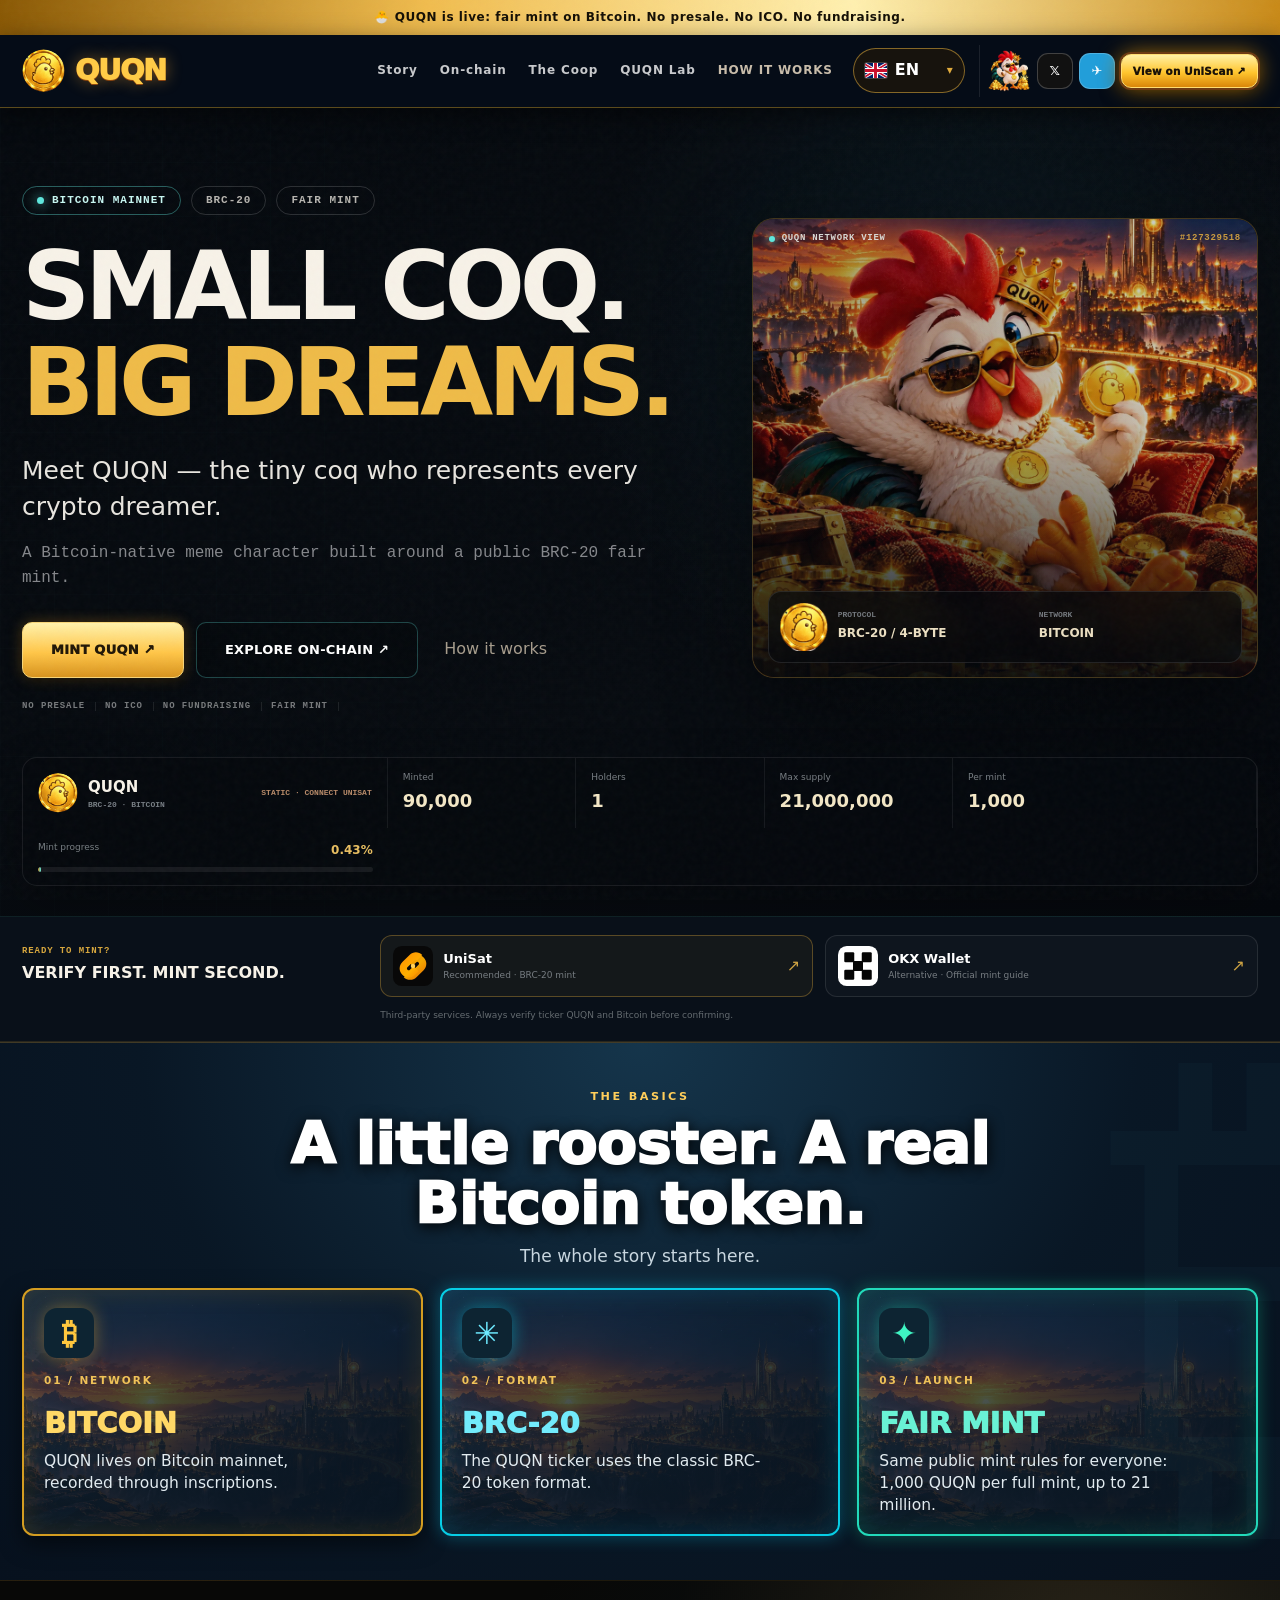
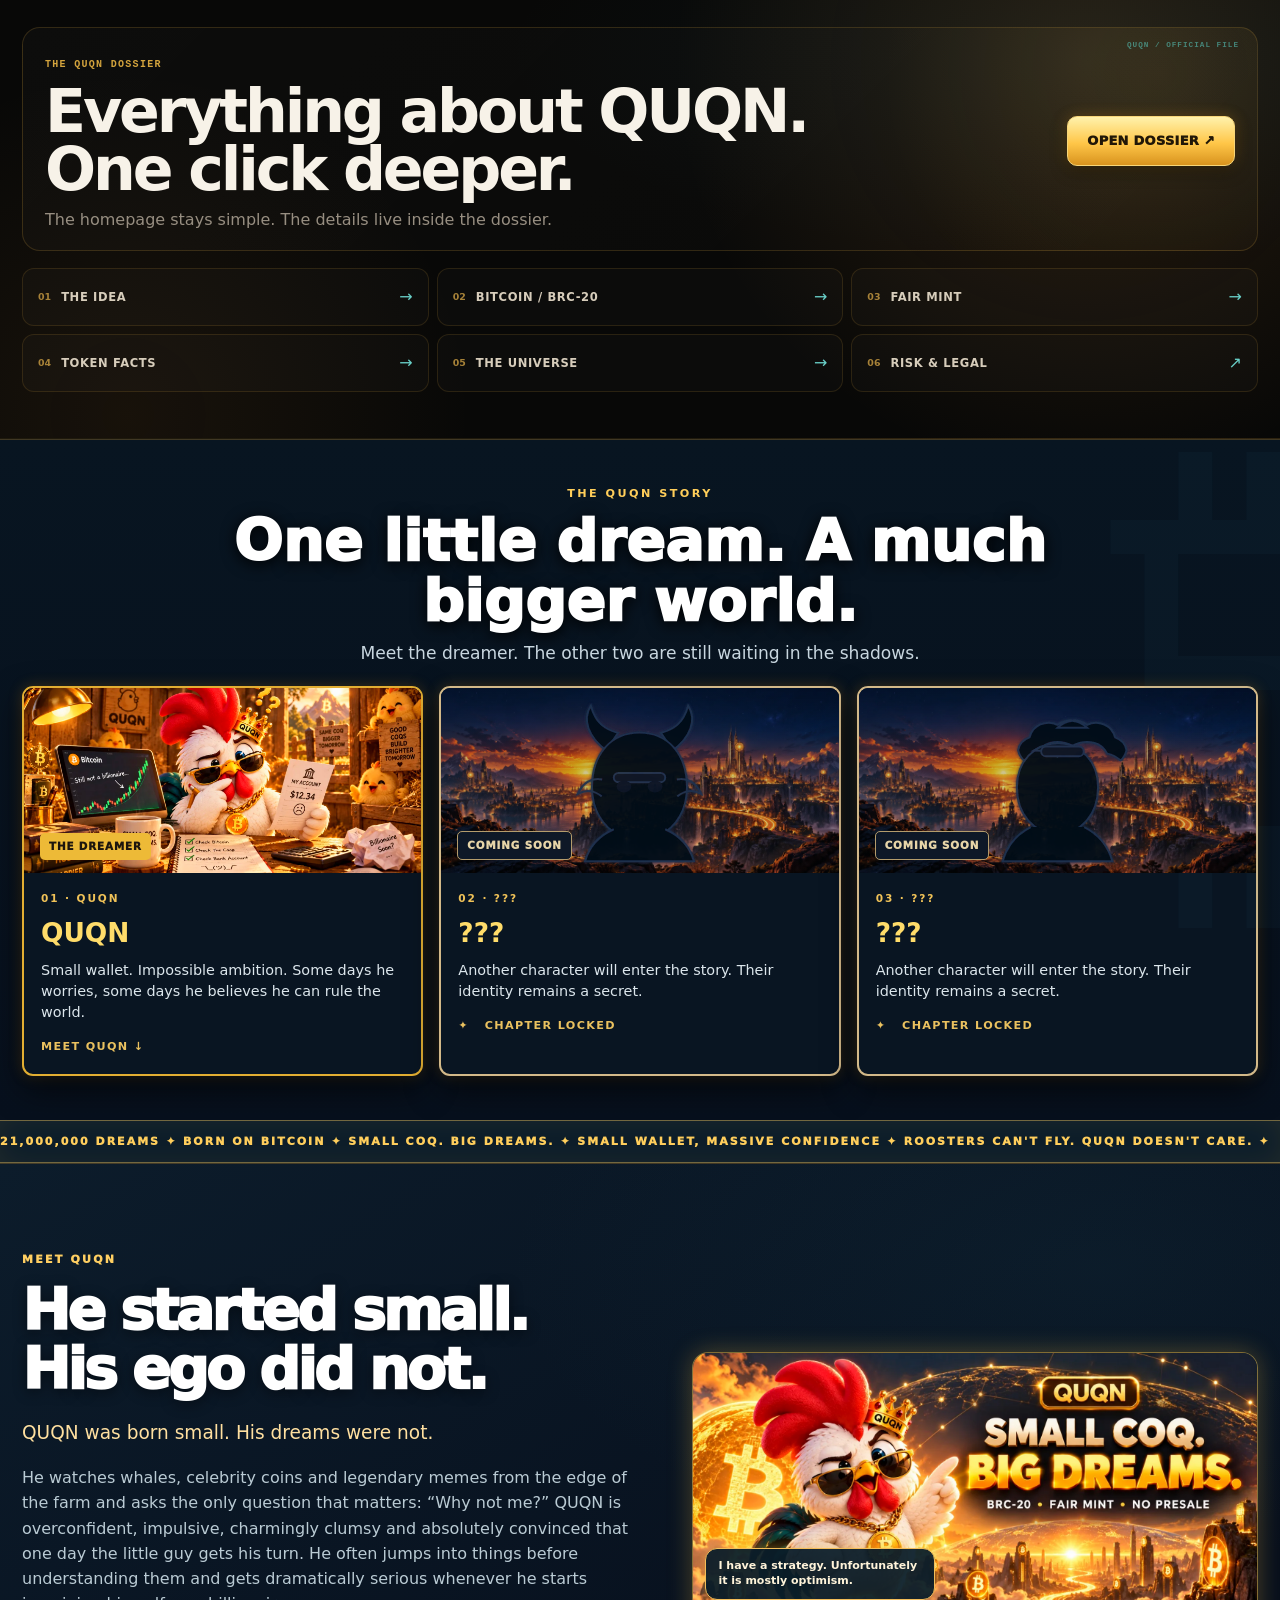
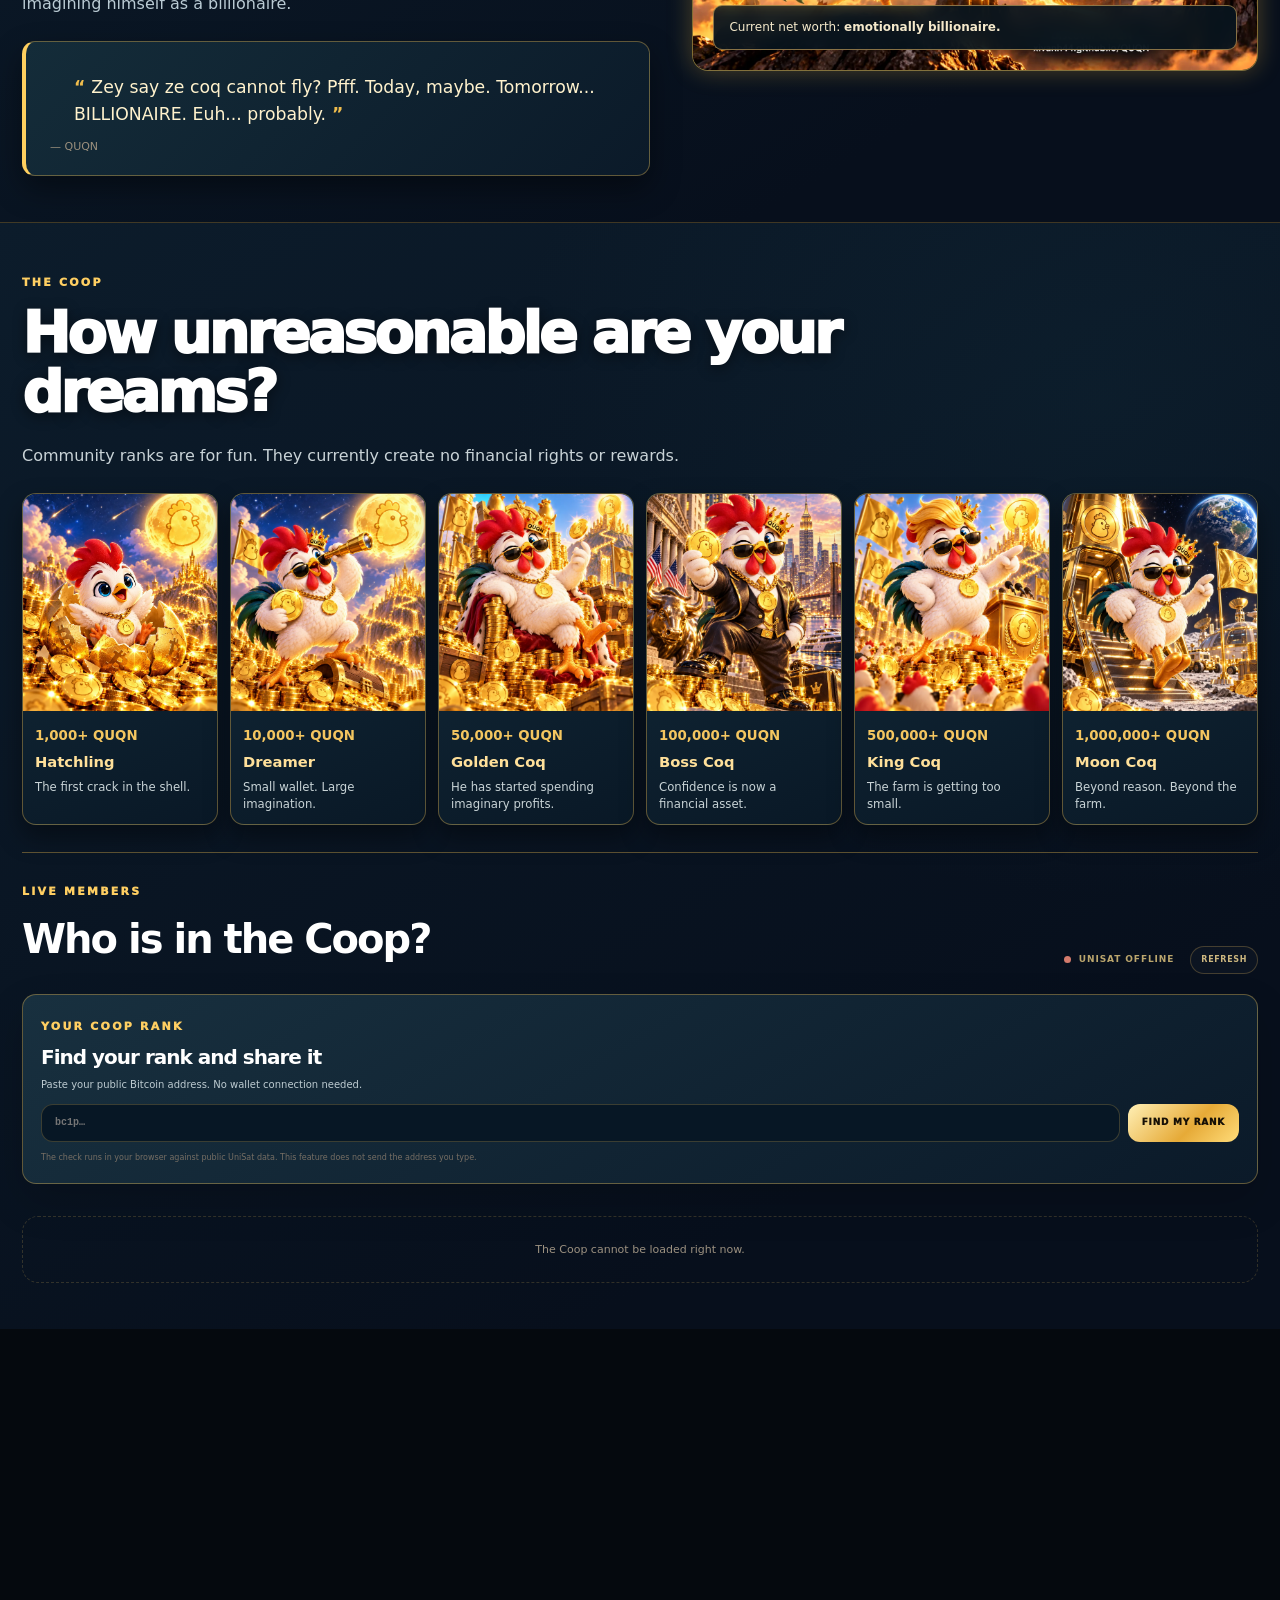
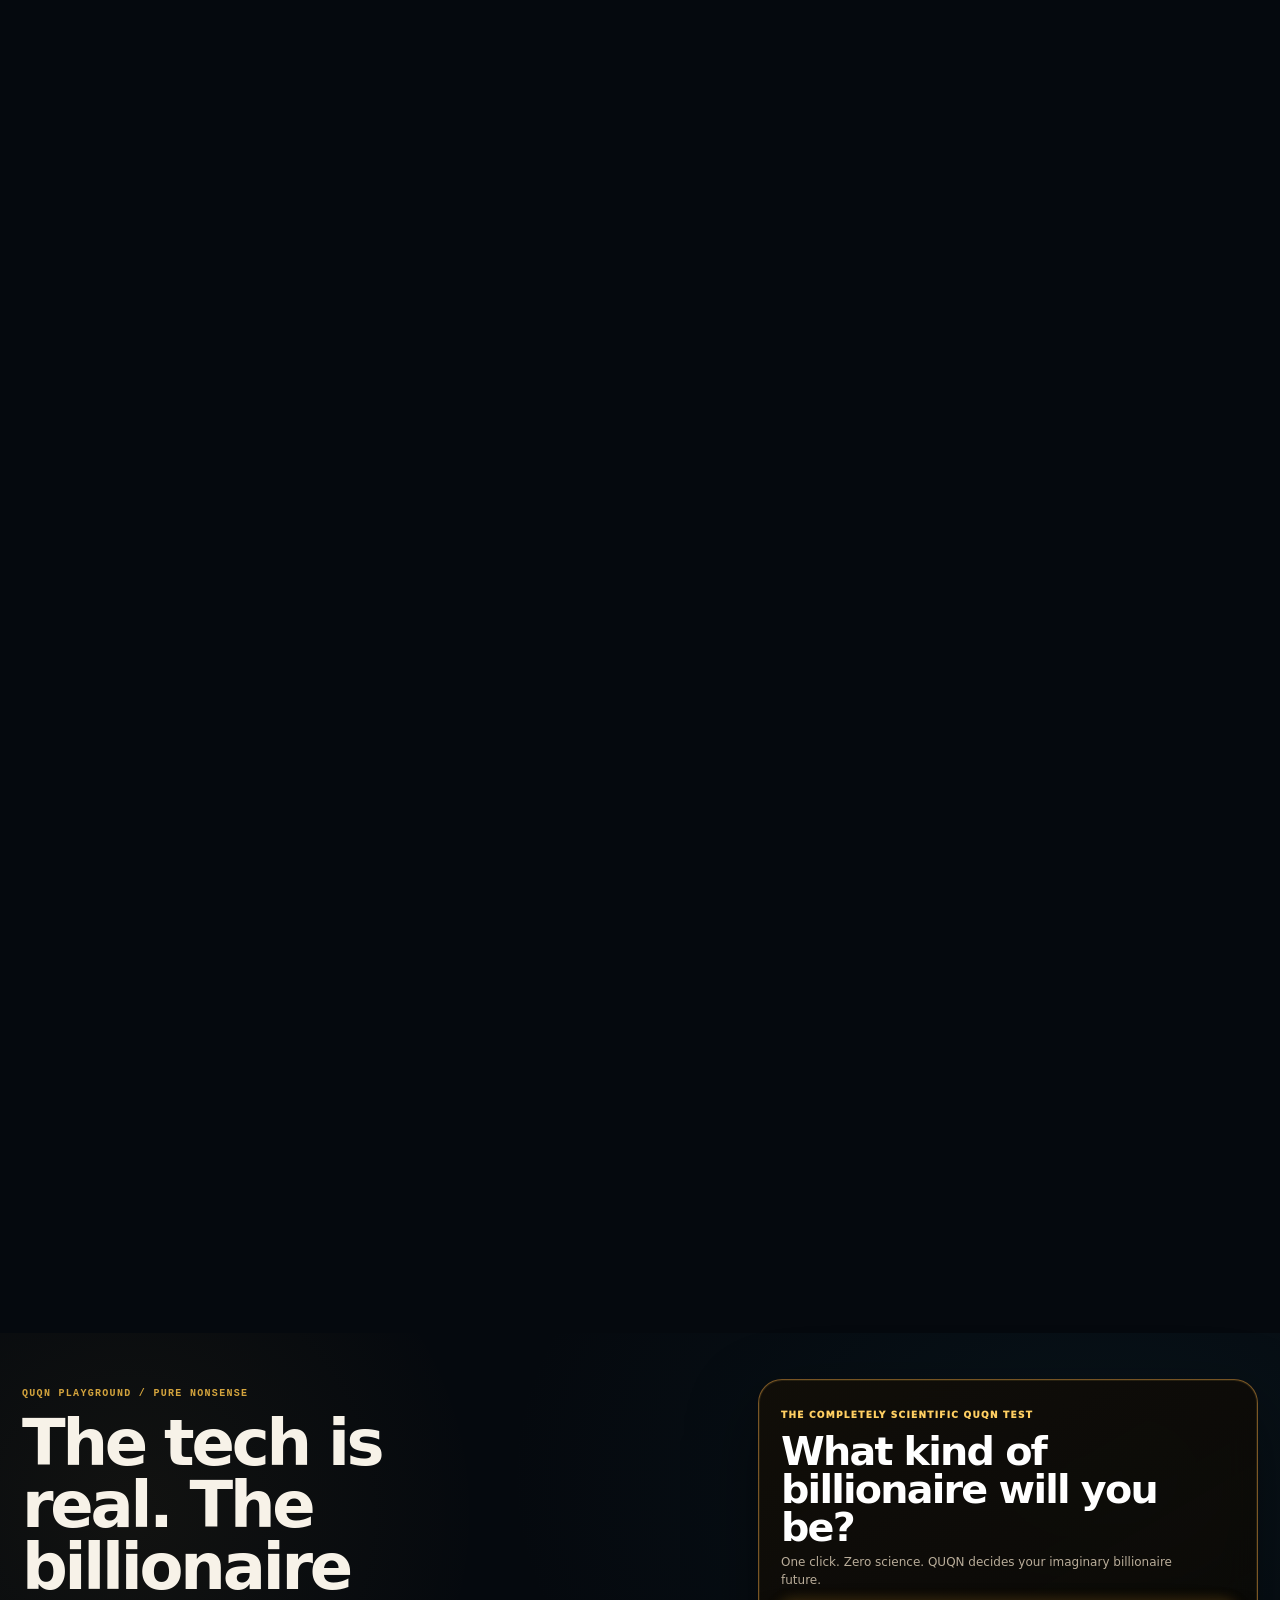
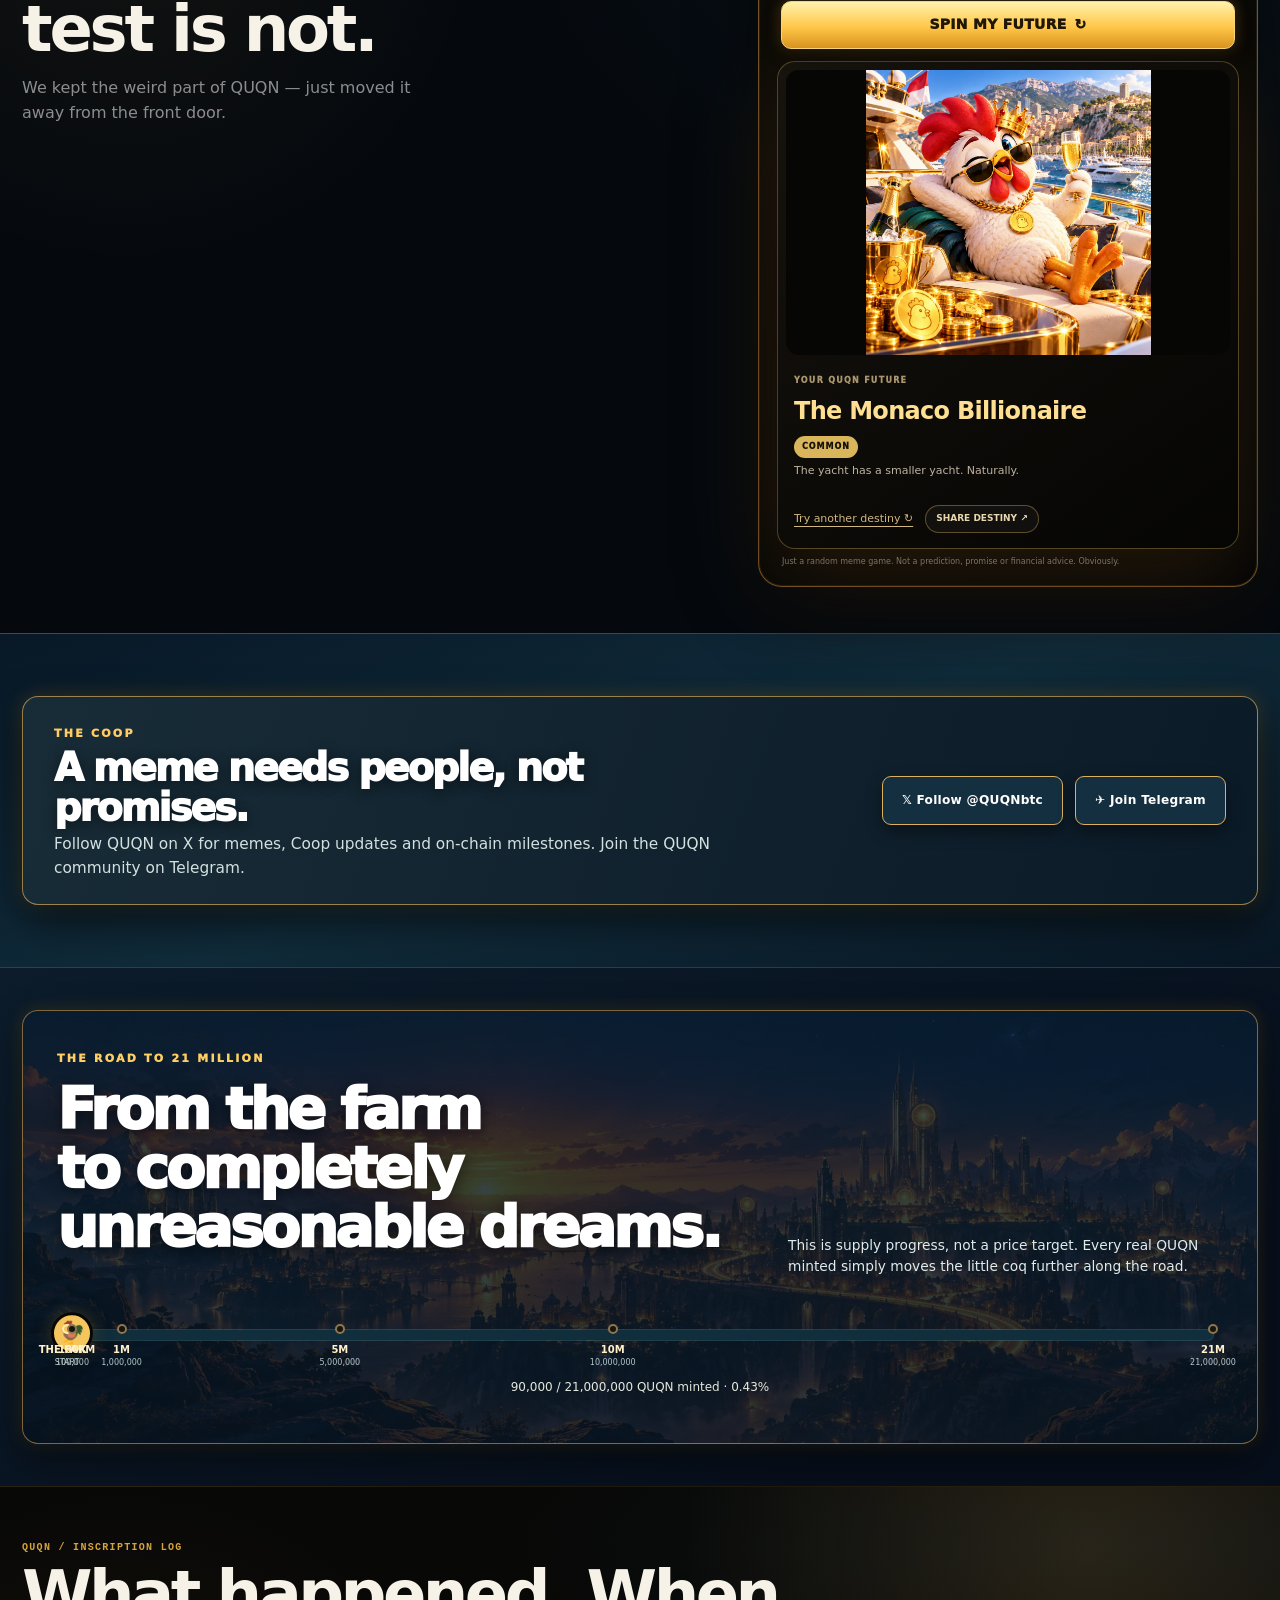
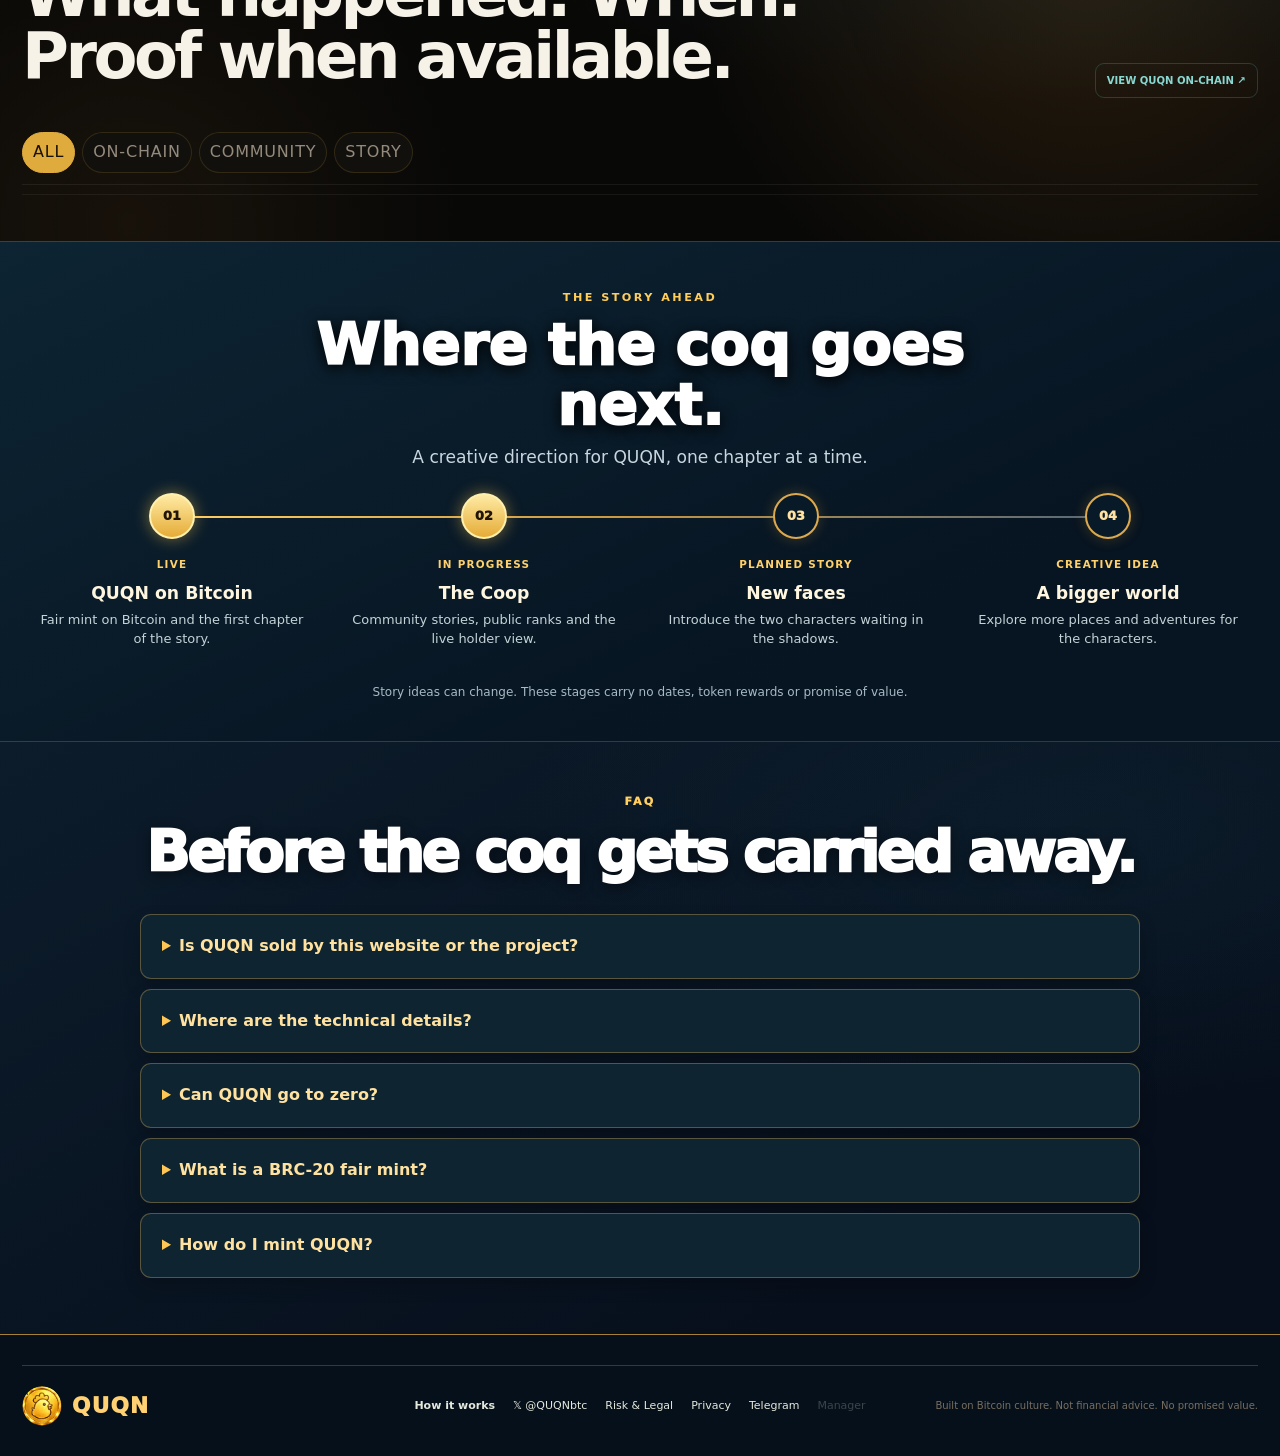
==== index.html @ cb194c6e "FIXING" ====
<!doctype html>
<html lang="en">
<head>
  <meta name="google-site-verification" content="8v3qXcOpX2NvV6rlmcw8ACCsoa6rYDXrkncukjb3hn8">
  <meta charset="utf-8">
  <meta name="viewport" content="width=device-width,initial-scale=1">
  <meta name="theme-color" content="#080705">

  <title>QUQN — Bitcoin BRC-20 Fair Mint Meme Coin</title>
  <meta name="description" content="QUQN is a community-driven BRC-20 meme coin on Bitcoin mainnet: 21 million max supply, 1,000 QUQN per mint, no presale and no ICO. Small Coq. Big Dreams.">
  <meta name="robots" content="index, follow, max-image-preview:large">
  <link rel="canonical" href="https://quqn.eu/">

  <meta property="og:type" content="website">
  <meta property="og:title" content="QUQN — Bitcoin BRC-20 Fair Mint Meme Coin">
  <meta property="og:description" content="QUQN is a community-driven BRC-20 meme coin on Bitcoin mainnet. 21M max supply, 1,000 QUQN per mint, no presale, no ICO. Small Coq. Big Dreams.">
  <meta property="og:url" content="https://quqn.eu/">
  <meta property="og:image" content="https://quqn.eu/assets/hero.webp">
  <meta property="og:image:alt" content="QUQN — Small Coq. Big Dreams.">

  <meta name="twitter:card" content="summary_large_image">
  <meta name="twitter:site" content="@QUQNbtc">
  <meta name="twitter:creator" content="@QUQNbtc">
  <meta name="twitter:title" content="QUQN — Bitcoin BRC-20 Fair Mint Meme Coin">
  <meta name="twitter:description" content="A community-driven BRC-20 meme coin on Bitcoin mainnet. 21M max supply. Fair mint. No presale. No ICO.">
  <meta name="twitter:image" content="https://quqn.eu/assets/hero.webp">


  <script type="application/ld+json">
{
    "@context": "https://schema.org",
    "@type": "WebSite",
    "name": "QUQN",
    "alternateName": "Small Coq. Big Dreams.",
    "url": "https://quqn.eu/",
    "description": "QUQN is a community-driven BRC-20 meme coin on Bitcoin mainnet launched as a fair mint with no presale and no ICO.",
    "inLanguage": "en"
  }
  </script>

  <link rel="preload" href="assets/media/QUQN_miner_poster.webp" as="image" type="image/webp">
<link rel="icon" href="assets/quqn-token.png" type="image/png">
  <link rel="stylesheet" href="assets/css/style.css">
  <link rel="stylesheet" href="assets/css/v6.css">
  <link rel="stylesheet" href="assets/css/reference.css">
  <link rel="stylesheet" href="assets/css/uniform.css">
  <link rel="stylesheet" href="assets/css/layout-tuning.css?v=20260924-header-layout">
  <link rel="stylesheet" href="assets/css/tech-v2.css?v=20260927-v8-final">

  <style>
    .wallet-choice-links,.mint-route-links{display:flex;flex-wrap:wrap;gap:10px;margin-top:12px}
    .wallet-choice-links a,.mint-route-links a{display:inline-flex;align-items:center;gap:6px}
    .mint-route-grid{display:grid;grid-template-columns:repeat(2,minmax(0,1fr));gap:14px;margin:16px 0}
    .mint-route{border:1px solid rgba(255,255,255,.14);border-radius:18px;padding:16px;background:rgba(255,255,255,.035)}
    .mint-route.recommended{border-color:rgba(224,171,61,.55);background:rgba(224,171,61,.055)}
    .mint-route-head{display:flex;align-items:center;justify-content:space-between;gap:10px;margin-bottom:8px}
    .mint-route-head h4{margin:0;font-size:1.05rem}
    .route-badge{font-size:.68rem;font-weight:800;letter-spacing:.08em;border:1px solid rgba(224,171,61,.6);border-radius:999px;padding:4px 8px;color:#d9a928}
    .mint-route ol{margin:10px 0 0;padding-left:20px}
    .mint-route li{margin:7px 0;line-height:1.45}
    .mint-route code{font:inherit;font-weight:800}

    html[dir="rtl"] body{text-align:right}html[dir="rtl"] .nav,html[dir="rtl"] .hero-actions,html[dir="rtl"] .quick-mint-title,html[dir="rtl"] .guide-actions{direction:rtl}

    .lang-picker{position:relative;display:inline-block;z-index:120}
    .lang-btn{display:flex!important;align-items:center;gap:8px;min-width:112px;
      background:#17130d!important;color:#fff!important;border:1px solid rgba(224,171,61,.55)!important;
      padding:9px 11px!important;font-weight:800;cursor:pointer}
    .lang-btn img,.lang-menu img{width:22px;height:15px;object-fit:cover;border-radius:2px;
      box-shadow:0 0 0 1px rgba(255,255,255,.18);flex:0 0 auto}
    .lang-caret{margin-left:auto;color:#e0ab3d;font-size:12px}
    .lang-menu{display:none;position:absolute;right:0;top:calc(100% + 7px);min-width:154px;
      padding:6px;background:#17130d;border:1px solid rgba(224,171,61,.55);border-radius:12px;
      box-shadow:0 14px 35px rgba(0,0,0,.38);z-index:9999}
    .lang-menu.open{display:block}
    .lang-menu button{width:100%;display:flex;align-items:center;gap:10px;padding:9px 10px;
      border:0;border-radius:8px;background:transparent;color:#fff;font:inherit;font-weight:750;
      text-align:left;cursor:pointer}
    .lang-menu button:hover,.lang-menu button.active{background:rgba(224,171,61,.15)}
    html[dir="rtl"] .lang-menu{right:auto;left:0}
    html[dir="rtl"] .lang-menu button{text-align:right}
    .quick-mint{margin-top:16px;padding:13px;border:1px solid rgba(255,255,255,.16);border-radius:20px;background:rgba(8,7,5,.72);backdrop-filter:blur(10px);-webkit-backdrop-filter:blur(10px);max-width:660px}
    .quick-mint-title{display:flex;align-items:baseline;gap:9px;margin:0 2px 10px}
    .quick-mint-title span{font-size:.66rem;font-weight:900;letter-spacing:.12em;color:#d6a72c}
    .quick-mint-title strong{font-size:.92rem;color:#fff}
    .quick-mint-links{display:grid;grid-template-columns:repeat(2,minmax(0,1fr));gap:9px}
    .quick-mint-card{display:grid;grid-template-columns:38px 1fr auto;align-items:center;gap:10px;min-width:0;padding:10px 11px;border:1px solid rgba(255,255,255,.14);border-radius:14px;background:rgba(255,255,255,.055);color:#fff;text-decoration:none;transition:transform .18s ease,border-color .18s ease,background .18s ease}
    .quick-mint-card:hover{transform:translateY(-1px);border-color:rgba(255,255,255,.30);background:rgba(255,255,255,.09)}
    .quick-mint-card.recommended{border-color:rgba(224,171,61,.62);background:rgba(224,171,61,.10)}
    .quick-mint-card img{width:38px;height:38px;border-radius:10px;display:block}
    .quick-mint-card span{display:flex;flex-direction:column;min-width:0}
    .quick-mint-card span strong{font-size:.88rem;line-height:1.15;color:#fff}
    .quick-mint-card span small{font-size:.68rem;line-height:1.25;color:rgba(255,255,255,.66);margin-top:3px}
    .quick-mint-card em{font-style:normal;font-size:.62rem;font-weight:900;letter-spacing:.05em;color:#d6a72c}
    .quick-mint-note{display:block;margin:9px 3px 0;font-size:.62rem;line-height:1.35;color:rgba(255,255,255,.55)}

    @media (max-width:760px){.mint-route-grid{grid-template-columns:1fr}.quick-mint-links{grid-template-columns:1fr}.quick-mint{padding:11px}.quick-mint-title{flex-direction:column;gap:2px}}
  
    .top-social-links{display:flex;align-items:center;gap:6px}
    .top-social{width:36px;height:36px;display:inline-flex;align-items:center;justify-content:center;
      border-radius:11px;text-decoration:none;font-size:1rem;font-weight:900;transition:transform .18s ease,border-color .18s ease}
    .top-social:hover{transform:translateY(-1px)}
    .top-social.x-link{background:#111;color:#fff;border:1px solid rgba(255,255,255,.20)}
    .top-social.telegram-link{background:#229ED9;color:#fff;border:1px solid rgba(255,255,255,.20)}
    .hero-social-links{display:flex;flex-wrap:wrap;gap:9px;margin-top:11px}
    .hero-social{display:inline-flex;align-items:center;gap:8px;padding:9px 13px;border-radius:12px;
      text-decoration:none;font-size:.78rem;line-height:1;font-weight:800;transition:transform .18s ease,filter .18s ease}
    .hero-social:hover{transform:translateY(-1px);filter:brightness(1.08)}
    .hero-social.x{background:#111;color:#fff;border:1px solid rgba(255,255,255,.22)}
    .hero-social.telegram{background:#229ED9;color:#fff;border:1px solid rgba(255,255,255,.18)}
    .hero-social span{font-size:1rem}
    .telegram-community{border-color:rgba(34,158,217,.65)!important}
    @media (max-width:900px){
      .top-social-links{display:none}
    }

  
/* === QUQN REFINED FEATURE CONCEPT — additive, current site preserved === */
.qf-emoji{width:22px;display:inline-grid;place-items:center;font-size:17px;line-height:1}
.qf-active-emoji{width:22px;display:inline-grid;place-items:center;font-size:17px;line-height:1}

/* Dossier */
.qfr-dossier{border-top:1px solid rgba(224,171,61,.10);border-bottom:1px solid rgba(224,171,61,.10);overflow:hidden}
.qfr-dossier-frame{display:grid;grid-template-columns:minmax(250px,.64fr) minmax(0,1.36fr);gap:0;border:1px solid rgba(224,171,61,.24);border-radius:24px;overflow:hidden;background:#0b0907;box-shadow:0 28px 70px rgba(0,0,0,.23)}
.qfr-dossier-cover{position:relative;min-height:390px;padding:22px;display:flex;flex-direction:column;justify-content:space-between;overflow:hidden;background:
radial-gradient(circle at 50% 36%,rgba(224,171,61,.19),transparent 34%),
linear-gradient(155deg,#1c1408,#0a0907 72%)}
.qfr-dossier-cover:before{content:"";position:absolute;inset:14px;border:1px solid rgba(224,171,61,.16);border-radius:14px;pointer-events:none}
.qfr-dossier-cover:after{content:"";position:absolute;right:-65px;bottom:-75px;width:230px;height:230px;border:1px solid rgba(95,231,221,.12);border-radius:50%;box-shadow:0 0 0 28px rgba(95,231,221,.025),0 0 0 58px rgba(224,171,61,.02)}
.qfr-cover-top{position:relative;z-index:2;display:flex;justify-content:space-between;gap:12px;font-size:.58rem;font-weight:900;letter-spacing:.12em;color:#98825b}
.qfr-cover-top i{font-style:normal;color:#5fe7dd}
.qfr-dossier-cover>img{position:relative;z-index:2;width:112px;height:112px;margin:auto;filter:drop-shadow(0 14px 28px rgba(0,0,0,.4))}
.qfr-cover-copy{position:relative;z-index:2}.qfr-cover-copy small{color:#c29a46;font-size:.62rem;font-weight:900;letter-spacing:.15em}.qfr-cover-copy strong{display:block;margin:8px 0 9px;font-size:2rem;line-height:.92;letter-spacing:-.055em;color:#fff4d3}.qfr-cover-copy strong em{font-style:normal;color:#e4b34a}.qfr-cover-copy p{margin:0;color:#817664;font-size:.63rem;font-weight:800;letter-spacing:.1em}
.qfr-dossier-content{padding:36px 38px;display:flex;flex-direction:column;justify-content:center;background:
linear-gradient(90deg,rgba(255,255,255,.02),transparent 30%),
radial-gradient(circle at 90% 15%,rgba(95,231,221,.055),transparent 25%)}
.qfr-dossier-content h2{margin:7px 0 13px;font-size:clamp(2.2rem,4.7vw,4.25rem);line-height:.96;letter-spacing:-.055em;max-width:740px}
.qfr-dossier-content>p{max-width:720px;margin:0;color:#a89e90;line-height:1.65}
.qfr-dossier-chapters{display:grid;grid-template-columns:repeat(3,1fr);gap:8px;margin:24px 0 20px}
.qfr-dossier-chapters div{display:flex;align-items:center;gap:9px;padding:11px 12px;border:1px solid rgba(224,171,61,.15);border-radius:11px;background:rgba(255,255,255,.02)}
.qfr-dossier-chapters b{color:#e5b447;font-size:.70rem}.qfr-dossier-chapters span{font-size:.64rem;font-weight:900;letter-spacing:.08em;color:#d9cfbd}
.qfr-dossier-actions{display:flex;align-items:center;gap:14px;flex-wrap:wrap}.qfr-dossier-actions>span{color:#7f7568;font-size:.64rem}

/* Inscription Log */
.qfr-log{border-top:1px solid rgba(224,171,61,.11)}
.qfr-log-head{display:grid;grid-template-columns:minmax(0,1fr) auto;gap:28px;align-items:end;margin-bottom:26px}
.qfr-log-head>div:first-child{max-width:800px}.qfr-log-head h2{margin:7px 0 11px;font-size:clamp(2.25rem,5vw,4.4rem);line-height:.96;letter-spacing:-.055em}.qfr-log-head p{margin:0;color:#9e9485;max-width:720px}
.qfr-ledger-stamp{min-width:195px;padding:15px 16px;border:1px solid rgba(95,231,221,.22);border-radius:13px;background:rgba(95,231,221,.035);text-align:right}
.qfr-ledger-stamp span,.qfr-ledger-stamp small{display:block;font-size:.55rem;font-weight:900;letter-spacing:.12em;color:#62cfc8}.qfr-ledger-stamp strong{display:block;margin:3px 0;color:#f0ddb0;font:900 1rem/1 ui-monospace,SFMono-Regular,Menlo,monospace}.qfr-ledger-stamp small{color:#6f756f}
.qfr-log-toolbar{display:flex;align-items:center;justify-content:space-between;gap:16px;margin-bottom:9px;padding:8px 0 11px;border-bottom:1px solid rgba(255,255,255,.065)}
.qfr-log-toolbar>span{font-size:.58rem;font-weight:900;letter-spacing:.12em;color:#746c61}
.qfr-log-filters{display:flex;gap:7px;flex-wrap:wrap}.qfr-log-filters button{appearance:none;border:1px solid rgba(224,171,61,.16);border-radius:999px;background:#11100d;color:#948a7c;padding:7px 10px;font:900 .60rem/1 inherit;letter-spacing:.05em;cursor:pointer}.qfr-log-filters button.active{background:#e0ab3d;border-color:#e0ab3d;color:#171006}
.qfr-timeline{display:grid}.qfr-log-row{display:grid;grid-template-columns:94px 52px minmax(0,1fr) 130px;gap:16px;align-items:start;padding:20px 0;border-bottom:1px solid rgba(255,255,255,.06)}
.qfr-log-row[hidden]{display:none}.qfr-log-date{color:#847a6d;font:800 .65rem/1.25 ui-monospace,SFMono-Regular,Menlo,monospace}.qfr-log-no{color:rgba(224,171,61,.42);font-size:1.25rem;font-weight:1000;letter-spacing:-.05em}.qfr-log-copy small{display:block;color:#c99b42;font-size:.58rem;font-weight:900;letter-spacing:.11em}.qfr-log-copy h3{margin:4px 0 5px;color:#f3e4bd;font-size:1.05rem}.qfr-log-copy p{margin:0;color:#948b7e;font-size:.76rem;line-height:1.55;max-width:650px}.qfr-log-proof{justify-self:end;display:flex;align-items:center;gap:6px;padding:6px 8px;border:1px solid rgba(255,255,255,.07);border-radius:999px;color:#857a68;font-size:.56rem;font-weight:850;white-space:nowrap}.qfr-log-proof i{width:6px;height:6px;border-radius:50%;background:#d1a13e}.qfr-log-proof.chain{color:#8ecfc8;border-color:rgba(95,231,221,.18)}.qfr-log-proof.chain i{background:#5fe7dd}

/* Dossier modal */
.qfr-dossier-modal{width:min(1020px,calc(100% - 22px));max-height:91vh;padding:0;border:1px solid rgba(224,171,61,.30);border-radius:22px;background:#0a0907;color:#fff;box-shadow:0 50px 125px rgba(0,0,0,.76)}
.qfr-dossier-modal::backdrop{background:rgba(0,0,0,.84);backdrop-filter:blur(7px)}
.qfr-modal-shell{padding:24px}.qfr-modal-top{display:flex;align-items:center;justify-content:space-between;padding-bottom:16px;border-bottom:1px solid rgba(224,171,61,.12)}
.qfr-modal-hero{display:grid;grid-template-columns:minmax(0,1fr) 120px;gap:24px;align-items:center;padding:30px 0 22px}.qfr-modal-hero h2{margin:7px 0 11px;font-size:clamp(2.3rem,5vw,4rem);line-height:.95;letter-spacing:-.055em}.qfr-modal-hero p{margin:0;color:#9e9485}.qfr-modal-hero>img{width:110px;height:110px;filter:drop-shadow(0 15px 25px rgba(0,0,0,.38))}
.qfr-dossier-grid{display:grid;grid-template-columns:repeat(3,1fr);gap:9px}.qfr-dossier-grid article{padding:17px;border:1px solid rgba(224,171,61,.15);border-radius:13px;background:rgba(255,255,255,.025)}.qfr-dossier-grid small{color:#b98d39;font-size:.58rem;font-weight:900}.qfr-dossier-grid h3{margin:7px 0 5px;font-size:.98rem}.qfr-dossier-grid p{margin:0;color:#978e81;font-size:.72rem;line-height:1.5}
.qfr-fingerprint{display:grid;grid-template-columns:repeat(6,1fr);gap:6px;margin-top:15px}.qfr-fingerprint div{padding:9px;border:1px solid rgba(95,231,221,.12);border-radius:9px;background:rgba(95,231,221,.025)}.qfr-fingerprint small{display:block;color:#71776f;font-size:.50rem}.qfr-fingerprint strong{display:block;margin-top:2px;color:#d7c99e;font-size:.66rem}.qfr-risk{margin-top:12px;padding:10px 11px;border-left:2px solid #d0a13f;background:rgba(224,171,61,.045);color:#7b7266;font-size:.63rem}

/* The Coop community layer — designed to sit below the EXISTING live Coop */
.qfr-coop-layer{margin-top:34px;padding-top:30px;border-top:1px solid rgba(224,171,61,.16)}
.qfr-coop-head{display:grid;grid-template-columns:minmax(0,1fr) auto;align-items:end;gap:20px;margin-bottom:17px}.qfr-coop-head>div{max-width:730px}.qfr-coop-head h3{margin:5px 0 5px;font-size:clamp(1.9rem,4vw,3.25rem);line-height:.98;letter-spacing:-.045em}.qfr-coop-head p{margin:0;color:#918779;font-size:.77rem;line-height:1.55}.qfr-coop-head>span{padding:6px 9px;border:1px solid rgba(95,231,221,.18);border-radius:999px;color:#75c9c3;font-size:.57rem;font-weight:900;letter-spacing:.1em}
.qfr-coop-flow{display:grid;grid-template-columns:repeat(3,1fr);gap:9px;margin:0 0 14px}.qfr-coop-flow div{display:flex;gap:10px;align-items:center;padding:10px 11px;border:1px solid rgba(255,255,255,.06);border-radius:11px;background:rgba(255,255,255,.018)}.qfr-coop-flow b{display:grid;place-items:center;flex:none;width:27px;height:27px;border:1px solid rgba(224,171,61,.2);border-radius:50%;color:#d5a641;font-size:.64rem}.qfr-coop-flow span{font-size:.65rem;color:#988f82;font-weight:750}
.qfr-coop-tabs{display:flex;gap:7px;flex-wrap:wrap;margin-bottom:12px}.qfr-coop-tab{appearance:none;border:1px solid rgba(224,171,61,.15);border-radius:9px;background:#11100d;color:#978d7f;padding:8px 11px;font:900 .64rem/1 inherit;cursor:pointer}.qfr-coop-tab.active{background:#edd69c;border-color:#edd69c;color:#171006}
.qfr-coop-panel{display:none}.qfr-coop-panel.active{display:block}
.qfr-panel-card{padding:15px;border:1px solid rgba(255,255,255,.07);border-radius:13px;background:rgba(255,255,255,.022)}
.qfr-pulse-grid{display:grid;grid-template-columns:repeat(3,1fr);gap:9px}.qfr-pulse-grid article{padding:14px;border:1px solid rgba(255,255,255,.065);border-radius:12px;background:#0d0c09}.qfr-pulse-grid small{color:#b79143;font-size:.56rem;font-weight:900;letter-spacing:.09em}.qfr-pulse-grid strong{display:block;margin:4px 0 3px;color:#efdfb7}.qfr-pulse-grid p{margin:0;color:#7d756a;font-size:.68rem;line-height:1.5}
.qfr-vote h4,.qfr-contribute h4{margin:0 0 11px;font-size:1.05rem}.qfr-vote-option{width:100%;display:flex;justify-content:space-between;align-items:center;gap:12px;padding:10px 11px;margin:7px 0;border:1px solid rgba(224,171,61,.13);border-radius:10px;background:#0e0d0a;color:#c3b8a5;font:inherit;text-align:left;cursor:pointer}.qfr-vote-option.selected{border-color:rgba(95,231,221,.38);background:rgba(95,231,221,.045);color:#e8f5ee}.qfr-vote-option em{font-style:normal;color:#69d0c8;font-size:.70rem}.qfr-vote-note{margin:8px 0 0;color:#726a60;font-size:.62rem}
.qfr-archive-grid{display:grid;grid-template-columns:repeat(3,1fr);gap:9px}.qfr-archive-card{min-height:180px;position:relative;overflow:hidden;border:1px solid rgba(224,171,61,.14);border-radius:12px;background-position:center;background-size:cover;display:flex;align-items:end}.qfr-archive-card:after{content:"";position:absolute;inset:0;background:linear-gradient(0deg,rgba(0,0,0,.91),rgba(0,0,0,.02) 72%)}.qfr-archive-card div{position:relative;z-index:2;padding:13px}.qfr-archive-card small{color:#c39e4e;font-size:.55rem;font-weight:900}.qfr-archive-card strong{display:block;color:#fff0c9;font-size:.90rem}
.qfr-contribute{display:grid;grid-template-columns:minmax(0,1fr) auto;gap:18px;align-items:center}.qfr-contribute p{margin:0;color:#81786c;font-size:.70rem;line-height:1.5}.qfr-contribute-actions{display:flex;gap:8px;flex-wrap:wrap}.qfr-soft-btn{display:inline-flex;align-items:center;justify-content:center;padding:10px 12px;border:1px solid rgba(95,231,221,.18);border-radius:10px;color:#96d9d3;background:rgba(95,231,221,.035);font-size:.66rem;font-weight:900;text-decoration:none}.qfr-coming{display:inline-flex;align-items:center;padding:10px 12px;border:1px solid rgba(224,171,61,.13);border-radius:10px;color:#8e816b;font-size:.62rem;font-weight:850}
.qfr-community-note{margin:12px 0 0;color:#6e675e;font-size:.59rem}

/* Slightly wider dropdown only; current header design stays intact. */
.lang-menu{max-height:420px;overflow:auto}.lang-menu button[data-qf-extra-lang] span:last-child{font-size:.78rem}

@media(max-width:900px){
  .qfr-dossier-frame{grid-template-columns:1fr}.qfr-dossier-cover{min-height:300px}.qfr-dossier-cover>img{width:96px;height:96px}
  .qfr-log-head,.qfr-coop-head{grid-template-columns:1fr}.qfr-ledger-stamp{width:max-content;text-align:left}
  .qfr-log-row{grid-template-columns:82px 42px minmax(0,1fr)}.qfr-log-proof{grid-column:3;justify-self:start}
  .qfr-dossier-grid,.qfr-pulse-grid,.qfr-archive-grid{grid-template-columns:1fr 1fr}.qfr-fingerprint{grid-template-columns:repeat(3,1fr)}
}
@media(max-width:620px){
  .qfr-dossier-content{padding:25px 20px}.qfr-dossier-content h2{font-size:2.45rem}.qfr-dossier-chapters{grid-template-columns:1fr}
  .qfr-log-toolbar{align-items:flex-start;flex-direction:column}.qfr-log-row{grid-template-columns:72px minmax(0,1fr);gap:10px}.qfr-log-no{display:none}.qfr-log-proof{grid-column:2}
  .qfr-modal-hero{grid-template-columns:1fr}.qfr-modal-hero>img{display:none}.qfr-dossier-grid,.qfr-pulse-grid,.qfr-archive-grid{grid-template-columns:1fr}.qfr-fingerprint{grid-template-columns:repeat(2,1fr)}
  .qfr-coop-flow{grid-template-columns:1fr}.qfr-contribute{grid-template-columns:1fr}
}

  
/* === V6: DIRECT HOMEPAGE / DETAILS BEHIND LINKS === */
.qfr-dossier-direct{display:flex;align-items:end;justify-content:space-between;gap:28px;margin-bottom:17px}
.qfr-dossier-direct>div{max-width:760px}
.qfr-dossier-direct h2{margin:7px 0 9px;font-size:clamp(2.15rem,4.7vw,4rem);line-height:.97;letter-spacing:-.052em}
.qfr-dossier-direct p{margin:0;color:#978e81;max-width:650px}
.qfr-dossier-links{display:grid;grid-template-columns:repeat(3,1fr);gap:8px}
.qfr-dossier-links button,.qfr-dossier-links a{appearance:none;display:grid;grid-template-columns:auto 1fr auto;gap:10px;align-items:center;padding:14px 15px;border:1px solid rgba(224,171,61,.14);border-radius:12px;background:rgba(255,255,255,.018);color:#d7cdbb;text-decoration:none;font:inherit;text-align:left;cursor:pointer;transition:border-color .16s ease,background .16s ease,transform .16s ease}
.qfr-dossier-links button:hover,.qfr-dossier-links a:hover{border-color:rgba(95,231,221,.28);background:rgba(95,231,221,.035);transform:translateY(-1px)}
.qfr-dossier-links span{color:#a78238;font-size:.59rem;font-weight:900}
.qfr-dossier-links strong{font-size:.72rem;letter-spacing:.055em}
.qfr-dossier-links em{font-style:normal;color:#69d0c8}

.qfr-log-head-direct{align-items:end}
.qfr-proof-main{display:inline-flex;align-items:center;padding:9px 11px;border:1px solid rgba(95,231,221,.2);border-radius:9px;color:#89d7d1;text-decoration:none;font-size:.63rem;font-weight:900;white-space:nowrap}
.qfr-timeline-direct{border-top:1px solid rgba(255,255,255,.06)}
.qfr-timeline-direct .qfr-log-row{grid-template-columns:92px 42px minmax(0,1fr) auto;padding:14px 0}
.qfr-timeline-direct .qfr-log-copy p{display:none}
.qfr-log-actions{display:flex;gap:7px;justify-self:end;align-self:center}
.qfr-log-actions button,.qfr-log-actions a{appearance:none;border:1px solid rgba(255,255,255,.08);border-radius:8px;background:#11100d;color:#918777;padding:6px 8px;font:850 .58rem/1 inherit;text-decoration:none;cursor:pointer;white-space:nowrap}
.qfr-log-actions a.chain{border-color:rgba(95,231,221,.18);color:#82cdc7}
.qfr-log-detail{grid-column:3 / -1;padding:0 0 4px;color:#918779;font-size:.72rem;line-height:1.55;display:none}
.qfr-log-row.open .qfr-log-detail{display:block}
.qfr-log-row.open .qfr-log-actions button{color:#e7d7ae;border-color:rgba(224,171,61,.25)}

.qfr-modal-hero-compact{display:block;padding-bottom:14px}
.qfr-modal-nav{position:sticky;top:0;z-index:2;display:flex;gap:6px;flex-wrap:wrap;padding:10px 0 14px;background:#0a0907;border-bottom:1px solid rgba(255,255,255,.06)}
.qfr-modal-nav a{padding:7px 9px;border:1px solid rgba(224,171,61,.12);border-radius:8px;color:#a99d89;text-decoration:none;font-size:.58rem;font-weight:900}
.qfr-modal-nav a:hover{border-color:rgba(95,231,221,.25);color:#99ddd7}
.qfr-dossier-detail{display:grid;gap:8px;padding-top:14px}
.qfr-dossier-detail>section{scroll-margin-top:70px;padding:19px;border:1px solid rgba(255,255,255,.065);border-radius:13px;background:rgba(255,255,255,.018)}
.qfr-dossier-detail>section small{color:#bd9140;font-size:.58rem;font-weight:900;letter-spacing:.10em}
.qfr-dossier-detail>section h3{margin:5px 0 7px;font-size:1.18rem}
.qfr-dossier-detail>section p{margin:0 0 10px;color:#91887b;font-size:.75rem;line-height:1.6}
.qfr-dossier-detail>section>a{color:#83d2cb;text-decoration:none;font-size:.66rem;font-weight:850}
.qfr-dossier-detail .qfr-fingerprint{margin:10px 0}
.qfr-dossier-detail .qfr-fingerprint+ a{display:inline-block;margin-top:1px}

.qfr-coop-layer .qfr-coop-flow{margin-bottom:10px}
.qfr-coop-head{margin-bottom:13px}
.qfr-coop-head p{max-width:640px}
.qfr-community-note{margin-top:9px}

/* Hide older V5-only dossier visual pieces if any remain in cached DOM. */
.qfr-dossier-cover,.qfr-dossier-content,.qfr-dossier-frame{display:none!important}

@media(max-width:820px){
  .qfr-dossier-direct{align-items:flex-start;flex-direction:column}
  .qfr-dossier-links{grid-template-columns:1fr 1fr}
  .qfr-log-head-direct{align-items:flex-start}
  .qfr-timeline-direct .qfr-log-row{grid-template-columns:76px minmax(0,1fr)}
  .qfr-timeline-direct .qfr-log-no{display:none}
  .qfr-log-actions{grid-column:2;justify-self:start}
  .qfr-log-detail{grid-column:2}
}
@media(max-width:540px){
  .qfr-dossier-links{grid-template-columns:1fr}
}


/* === V7 fixes requested === */
.site-header .tech-miner,
.site-header #quqn-miner-widget,
.site-header .navtools .tech-miner{
  display:grid!important;
  place-items:center!important;
  align-self:center!important;
  justify-self:center!important;
  min-width:54px;
  min-height:54px;
}
.site-header .tech-miner img,
.site-header #quqn-miner-widget img{
  display:block!important;
  width:40px!important;
  height:40px!important;
  max-width:40px!important;
  max-height:40px!important;
  margin:auto!important;
  object-fit:contain!important;
  object-position:center center!important;
  transform:translateX(-1px);
}
@media(max-width:760px){
  .site-header .tech-miner img,
  .site-header #quqn-miner-widget img{
    width:34px!important;
    height:34px!important;
    max-width:34px!important;
    max-height:34px!important;
  }
}

#quqn-dossier .shell{position:relative}
#quqn-dossier{
  scroll-margin-top:84px;
}
.qfr-dossier-direct{
  padding:18px 0 6px;
}
.qfr-dossier-links{
  margin-top:10px;
}
.qfr-dossier-links button,
.qfr-dossier-links a{
  min-height:58px;
}

/* The Coop ranks: smaller cards on mobile, 3 per row requested */
@media(max-width:650px){
  #ranks .rank-grid{
    grid-template-columns:repeat(3,minmax(0,1fr))!important;
    gap:8px!important;
  }
  #ranks .rank{
    border-radius:12px!important;
  }
  #ranks .rank img{
    height:92px!important;
  }
  #ranks .rank div{
    padding:8px!important;
  }
  #ranks .rank small{
    font-size:.50rem!important;
    line-height:1.2!important;
    display:block;
  }
  #ranks .rank h3{
    margin:2px 0!important;
    font-size:.86rem!important;
    line-height:1.05!important;
  }
  #ranks .rank p{
    font-size:.55rem!important;
    line-height:1.24!important;
  }
}

/* Coop tabs cleaner on mobile */
.qfr-coop-tabs{
  display:flex;
  gap:8px;
  overflow:auto;
  padding-bottom:2px;
  scrollbar-width:none;
}
.qfr-coop-tabs::-webkit-scrollbar{display:none}
.qfr-coop-tab{
  flex:0 0 auto;
  min-width:132px;
}
@media(max-width:650px){
  .qfr-coop-tab{
    min-width:120px;
  }
}

/* Archive panel: make purpose clear and cards clickable */
.qfr-archive-intro{
  margin:0 0 12px;
  color:#91887b;
  font-size:.74rem;
  line-height:1.55;
}
.qfr-archive-grid a.qfr-archive-card{
  text-decoration:none;
}
.qfr-archive-card p{
  margin:6px 0 0;
  color:#e9dfc7;
  font-size:.66rem;
  line-height:1.45;
  max-width:300px;
}
.qfr-archive-card .qfr-archive-cta{
  display:inline-flex;
  margin-top:8px;
  padding:6px 8px;
  border:1px solid rgba(255,255,255,.16);
  border-radius:8px;
  font-size:.58rem;
  font-weight:900;
  color:#fff1cb;
  background:rgba(0,0,0,.35);
}
.qfr-archive-card:hover .qfr-archive-cta{
  border-color:rgba(95,231,221,.36);
  color:#92dfd8;
}


/* ============================================================
   V8 — QUQN refined community concept
   ============================================================ */

/* Recenter QUQN in the first character card on mobile only. */
@media(max-width:760px){
  .reference-character.known .reference-character-art>img{
    object-position:52% center!important;
  }
}

/* Make the compact dossier entrance more visible without adding copy. */
.qfr-dossier-direct{
  position:relative;
  padding:22px 22px 18px!important;
  border:1px solid rgba(224,171,61,.18);
  border-radius:18px;
  background:
    radial-gradient(circle at 92% 20%,rgba(224,171,61,.09),transparent 24%),
    linear-gradient(135deg,rgba(255,255,255,.025),rgba(255,255,255,.008));
}
.qfr-dossier-direct:before{
  content:"QUQN / OFFICIAL FILE";
  position:absolute;
  right:18px;
  top:14px;
  color:rgba(95,231,221,.48);
  font:900 .48rem/1 ui-monospace,SFMono-Regular,Menlo,monospace;
  letter-spacing:.13em;
}
.qfr-dossier-links{margin-top:10px}

/* Premium dossier modal */
.qfr-dossier-modal{
  width:min(1080px,calc(100% - 20px))!important;
  background:
    radial-gradient(circle at 94% 10%,rgba(224,171,61,.08),transparent 23%),
    #090806!important;
}
.qfr-premium-cover{
  display:grid;
  grid-template-columns:160px minmax(0,1fr);
  gap:24px;
  align-items:center;
  padding:26px 0 22px;
  border-bottom:1px solid rgba(255,255,255,.065);
}
.qfr-premium-cover-art{
  min-height:170px;
  display:grid;
  place-items:center;
  border:1px solid rgba(224,171,61,.22);
  border-radius:18px;
  background:
    radial-gradient(circle,rgba(224,171,61,.18),transparent 53%),
    linear-gradient(145deg,#1b1308,#090806);
}
.qfr-premium-cover-art img{
  width:105px;height:105px;object-fit:contain;
  filter:drop-shadow(0 15px 28px rgba(0,0,0,.45));
}
.qfr-premium-cover-copy small{
  display:block;color:#66d5ce;font-size:.58rem;font-weight:900;letter-spacing:.14em
}
.qfr-premium-cover-copy h2{
  margin:7px 0 9px;font-size:clamp(2.3rem,5vw,4.5rem);line-height:.92;letter-spacing:-.06em
}
.qfr-premium-cover-copy p{margin:0;color:#948b7e;max-width:650px}
.qfr-premium-body{
  display:grid;
  grid-template-columns:205px minmax(0,1fr);
  gap:22px;
  padding-top:18px;
}
.qfr-premium-index{
  position:sticky;top:8px;align-self:start;
  display:grid;gap:6px;
}
.qfr-premium-index a{
  display:grid;grid-template-columns:26px 1fr;gap:8px;align-items:center;
  padding:9px 10px;border:1px solid rgba(255,255,255,.06);border-radius:9px;
  color:#988e80;text-decoration:none;font-size:.60rem;font-weight:850
}
.qfr-premium-index a b{color:#c49a43;font-size:.55rem}
.qfr-premium-index a:hover{border-color:rgba(95,231,221,.25);color:#9adfd9}
.qfr-premium-chapters{display:grid;gap:9px}
.qfr-premium-chapter{
  scroll-margin-top:12px;
  padding:18px;border:1px solid rgba(255,255,255,.065);border-radius:13px;
  background:rgba(255,255,255,.018)
}
.qfr-premium-chapter>small{color:#ba9142;font-size:.57rem;font-weight:900;letter-spacing:.11em}
.qfr-premium-chapter h3{margin:5px 0 7px;font-size:1.13rem}
.qfr-premium-chapter p{margin:0 0 10px;color:#91887b;font-size:.74rem;line-height:1.58}
.qfr-premium-links{display:flex;gap:7px;flex-wrap:wrap}
.qfr-premium-links a{
  display:inline-flex;padding:7px 9px;border:1px solid rgba(95,231,221,.18);
  border-radius:8px;color:#82d0ca;text-decoration:none;font-size:.60rem;font-weight:900
}
.qfr-premium-links a.gold{border-color:rgba(224,171,61,.20);color:#d7b361}
.qfr-premium-note{
  margin-top:11px;padding:10px 12px;border-left:2px solid #d2a33f;
  background:rgba(224,171,61,.04);color:#786f63;font-size:.62rem
}

/* Interactive 01 / 02 / 03 flow */
.qfr-coop-flow .qfr-flow-card{
  display:grid!important;
  grid-template-columns:auto minmax(0,1fr)!important;
  gap:11px!important;
  align-items:center!important;
  min-width:0;
  padding:12px!important;
  border:1px solid rgba(255,255,255,.065)!important;
  border-radius:12px!important;
  background:rgba(255,255,255,.018)!important;
  color:inherit;
}
.qfr-coop-flow button.qfr-flow-card{
  appearance:none;width:100%;font:inherit;text-align:left;cursor:pointer
}
.qfr-flow-card:hover{
  border-color:rgba(95,231,221,.25)!important;
  background:rgba(95,231,221,.035)!important;
}
.qfr-flow-card>b{
  display:grid;place-items:center;width:30px;height:30px;flex:none;
  border:1px solid rgba(224,171,61,.22);border-radius:50%;
  color:#d5a641;font-size:.64rem
}
.qfr-flow-main{
  min-width:0;display:flex!important;flex-direction:column;align-items:flex-start!important;gap:7px!important
}
.qfr-flow-main>span:first-child{font-size:.64rem!important;font-weight:850!important;color:#aca296!important}
.qfr-flow-tools{display:flex!important;gap:7px!important;flex-wrap:wrap}
.qfr-flow-tools a,.qfr-flow-go{
  display:inline-flex!important;align-items:center;padding:7px 9px;border-radius:8px;
  border:1px solid rgba(95,231,221,.20);background:rgba(95,231,221,.035);
  color:#8bd8d1!important;text-decoration:none;font-size:.56rem!important;font-weight:900!important;
  letter-spacing:.04em
}
.qfr-flow-go{width:max-content}
.qfr-flow-tools a:hover{border-color:rgba(95,231,221,.45);background:rgba(95,231,221,.075)}

/* Vote simulation */
.qfr-vote-demo-head{
  display:flex;justify-content:space-between;gap:12px;align-items:start;margin-bottom:12px
}
.qfr-vote-demo-head small{
  display:inline-flex;padding:5px 7px;border:1px solid rgba(95,231,221,.18);
  border-radius:999px;color:#73c9c3;font-size:.52rem;font-weight:900;letter-spacing:.08em
}
.qfr-vote-total{color:#746c61;font-size:.60rem;font-weight:800}
.qfr-vote-option-v8{
  width:100%;display:grid;grid-template-columns:minmax(0,1fr) 45px;gap:10px;
  align-items:center;padding:11px;margin:8px 0;border:1px solid rgba(224,171,61,.13);
  border-radius:11px;background:#0e0d0a;color:#c5baa7;font:inherit;text-align:left;cursor:pointer
}
.qfr-vote-option-v8.selected{border-color:rgba(95,231,221,.42);background:rgba(95,231,221,.04)}
.qfr-vote-option-v8 strong{font-size:.77rem}
.qfr-vote-option-v8 em{font-style:normal;text-align:right;color:#87d5cf;font-size:.68rem;font-weight:900}
.qfr-vote-bar{grid-column:1/-1;height:5px;border-radius:99px;overflow:hidden;background:rgba(255,255,255,.06)}
.qfr-vote-bar i{display:block;height:100%;border-radius:inherit;background:linear-gradient(90deg,#b88627,#70d2ca)}
.qfr-vote-reset{
  appearance:none;margin-top:8px;padding:6px 8px;border:0;background:transparent;
  color:#766e62;font:850 .58rem/1 inherit;cursor:pointer;text-decoration:underline
}

/* More ambitious Archive */
.qfr-archive-head{
  display:flex;justify-content:space-between;gap:15px;align-items:end;margin-bottom:12px
}
.qfr-archive-head h4{margin:0;font-size:1.02rem}
.qfr-archive-head p{margin:3px 0 0;color:#81786c;font-size:.68rem;line-height:1.5;max-width:650px}
.qfr-archive-head small{
  color:#6fcfc8;border:1px solid rgba(95,231,221,.16);border-radius:999px;
  padding:5px 7px;font-size:.50rem;font-weight:900;white-space:nowrap
}
.qfr-archive-grid-v8{display:grid;grid-template-columns:repeat(3,minmax(0,1fr));gap:9px}
.qfr-archive-item{
  min-height:190px;position:relative;overflow:hidden;border:1px solid rgba(224,171,61,.14);
  border-radius:13px;background-position:center;background-size:cover;text-decoration:none;display:flex;align-items:end
}
.qfr-archive-item:after{content:"";position:absolute;inset:0;background:linear-gradient(0deg,rgba(0,0,0,.93),rgba(0,0,0,.06) 72%)}
.qfr-archive-item>div{position:relative;z-index:2;padding:13px}
.qfr-archive-item small{color:#c39a47;font-size:.53rem;font-weight:900;letter-spacing:.06em}
.qfr-archive-item strong{display:block;margin:3px 0;color:#fff0ca;font-size:.90rem}
.qfr-archive-item p{margin:0;color:#c4b9a4;font-size:.62rem;line-height:1.4}
.qfr-archive-item span{display:inline-flex;margin-top:8px;color:#83d4cd;font-size:.56rem;font-weight:900}
.qfr-archive-item:hover{border-color:rgba(95,231,221,.30)}
.qfr-archive-legend{
  display:flex;gap:12px;flex-wrap:wrap;margin-top:10px;color:#6f675c;font-size:.56rem
}
.qfr-archive-legend i{display:inline-block;width:6px;height:6px;border-radius:50%;margin-right:5px;background:#d2a33f}
.qfr-archive-legend span:last-child i{background:#65d0c8}

/* Community creation wall */
.qfr-create-tools{display:grid;grid-template-columns:repeat(2,1fr);gap:9px;margin-bottom:12px}
.qfr-tool-launch{
  display:grid;grid-template-columns:38px 1fr auto;gap:10px;align-items:center;
  padding:12px;border:1px solid rgba(95,231,221,.16);border-radius:12px;
  background:rgba(95,231,221,.025);text-decoration:none;color:#e9e1d2
}
.qfr-tool-launch b{display:grid;place-items:center;width:38px;height:38px;border-radius:10px;background:#17130d;color:#e0ab3d}
.qfr-tool-launch strong{display:block;font-size:.79rem}.qfr-tool-launch small{display:block;color:#7f776c;font-size:.58rem;margin-top:2px}
.qfr-tool-launch em{font-style:normal;color:#70d0c9}
.qfr-wall-head{display:flex;justify-content:space-between;align-items:end;gap:14px;margin:14px 0 9px}
.qfr-wall-head h4{margin:0;font-size:.95rem}.qfr-wall-head p{margin:3px 0 0;color:#7f776b;font-size:.64rem}
.qfr-wall-head span{color:#d5ab57;font-size:.52rem;font-weight:900;white-space:nowrap}
.qfr-wall-grid{display:grid;grid-template-columns:repeat(3,1fr);gap:8px}
.qfr-wall-card{
  position:relative;overflow:hidden;min-height:150px;border:1px solid rgba(255,255,255,.07);
  border-radius:11px;background:#111
}
.qfr-wall-card img{position:absolute;inset:0;width:100%;height:100%;object-fit:cover}
.qfr-wall-card:after{content:"";position:absolute;inset:0;background:linear-gradient(0deg,rgba(0,0,0,.88),transparent 67%)}
.qfr-wall-card div{position:absolute;z-index:2;left:10px;right:10px;bottom:9px}
.qfr-wall-card small{color:#d0aa5b;font-size:.48rem;font-weight:900}.qfr-wall-card strong{display:block;color:#fff0c8;font-size:.72rem}
.qfr-wall-note{margin:9px 0 0;color:#6f675d;font-size:.58rem;line-height:1.5}

@media(max-width:900px){
  .qfr-premium-body{grid-template-columns:1fr}
  .qfr-premium-index{position:relative;top:auto;grid-template-columns:repeat(3,1fr)}
  .qfr-archive-grid-v8{grid-template-columns:1fr 1fr}
}
@media(max-width:650px){
  .qfr-premium-cover{grid-template-columns:1fr}.qfr-premium-cover-art{min-height:125px}.qfr-premium-cover-art img{width:86px;height:86px}
  .qfr-premium-index{grid-template-columns:1fr 1fr}
  .qfr-coop-flow{grid-template-columns:1fr!important}
  .qfr-archive-grid-v8{grid-template-columns:1fr 1fr}
  .qfr-create-tools{grid-template-columns:1fr}
  .qfr-wall-grid{grid-template-columns:repeat(3,1fr)}
  .qfr-wall-card{min-height:115px}
  .qfr-wall-card strong{font-size:.58rem}
}


/* ===== V8.1 production corrections ===== */

/* Only the JS-controlled miner remains in the header. */
.site-header #quqn-miner-widget{
  flex:0 0 42px!important;
  width:42px!important;
  height:46px!important;
  min-width:42px!important;
  min-height:46px!important;
  overflow:visible!important;
}
.site-header #quqn-miner-widget img{
  width:29px!important;
  height:29px!important;
  max-width:29px!important;
  max-height:29px!important;
  object-fit:contain!important;
  margin:auto!important;
}
.site-header #quqn-sound-toggle{
  width:42px!important;
  min-width:42px!important;
  font-size:6.5px!important;
}
@media(max-width:760px){
  .site-header #quqn-miner-widget{
    flex-basis:46px!important;
    width:46px!important;
    height:48px!important;
  }
  .site-header #quqn-miner-widget img{
    width:32px!important;
    height:32px!important;
    max-width:32px!important;
    max-height:32px!important;
  }
  .site-header #quqn-sound-toggle{
    width:46px!important;
    min-width:46px!important;
  }
}

/* Clean token rendering where the former PNG appeared with a white square. */
.tech-data-brand img,
.tech-city-bottom img,
.qfr-premium-cover-art img{
  background:transparent!important;
  object-fit:contain!important;
  box-shadow:none!important;
}
.tech-data-brand img{
  border-radius:50%!important;
  clip-path:circle(49% at 50% 50%);
}

/* PFP Maker is a real round PFP visually. Export is also circular with transparent corners. */
.pfp-stage{
  width:min(100%,560px);
  margin-inline:auto;
  aspect-ratio:1;
  display:grid;
  place-items:center;
}
#pfpCanvas{
  width:100%!important;
  aspect-ratio:1!important;
  border-radius:50%!important;
  background:transparent!important;
  border:0!important;
  box-shadow:0 0 0 1px rgba(224,171,61,.22),0 20px 55px rgba(0,0,0,.30)!important;
}

/* Coop Wall: square, centered crops; focus slightly upward for portrait art. */
.qfr-wall-grid{
  align-items:stretch;
}
.qfr-wall-card{
  min-height:0!important;
  aspect-ratio:1 / 1!important;
}
.qfr-wall-card img{
  object-fit:cover!important;
  object-position:50% 46%!important;
}
.qfr-wall-card:nth-child(1) img,
.qfr-wall-card:nth-child(2) img{object-position:50% 50%!important}
.qfr-wall-card:nth-child(3) img,
.qfr-wall-card:nth-child(5) img,
.qfr-wall-card:nth-child(6) img{object-position:50% 40%!important}
.qfr-wall-card:nth-child(4) img{object-position:50% 43%!important}

/* Original Lab wall also gets predictable centering. */
.wall-grid img{
  object-fit:cover!important;
  object-position:50% 45%!important;
}

/* Production vote: selection only, no fake result bars or percentages. */
.qfr-vote-option-v8{
  grid-template-columns:minmax(0,1fr) auto!important;
}
.qfr-vote-option-v8 .qfr-vote-bar{display:none!important}
.qfr-vote-option-v8 em{
  min-width:0!important;
  color:#83d4cd!important;
  white-space:nowrap;
}


/* ===== V8.2 fixes ===== */
.qfr-dossier-links button,
.qfr-dossier-links a,
.qfr-premium-index a,
.qfr-premium-links a,
#qfrOpenDossier{
  position:relative;
  z-index:3;
  pointer-events:auto!important;
  touch-action:manipulation;
}
.qfr-coop-tab[data-tab="votes"]::after{
  content:"●";
  display:inline-block;
  margin-left:7px;
  color:#69d0c8;
  font-size:.82em;
}
.qfr-vote-entry{
  margin-top:10px;
  display:flex;
  align-items:center;
  justify-content:space-between;
  gap:10px;
  padding:12px 13px;
  border:1px solid rgba(95,231,221,.16);
  border-radius:11px;
  background:rgba(95,231,221,.035);
}
.qfr-vote-entry p{margin:0;color:#c5baaa;font-size:.68rem;line-height:1.45}
.qfr-vote-entry button{
  appearance:none;border:1px solid rgba(95,231,221,.24);background:#12100d;color:#88d7d0;
  border-radius:9px;padding:8px 10px;font:900 .58rem/1 inherit;cursor:pointer;white-space:nowrap
}
.qfr-wall-grid{gap:10px!important}
.qfr-wall-card{min-height:0!important;aspect-ratio:1.18/1!important}
.qfr-wall-card img{
  object-fit:cover!important;object-position:center center!important;
  transform:scale(.88)!important;transform-origin:center center!important
}
.qfr-wall-card:nth-child(1) img{transform:scale(.86)!important;object-position:50% 48%!important}
.qfr-wall-card:nth-child(2) img{transform:scale(.86)!important;object-position:50% 47%!important}
.qfr-wall-card:nth-child(3) img{transform:scale(.84)!important;object-position:50% 45%!important}
.qfr-wall-card:nth-child(4) img{transform:scale(.84)!important;object-position:50% 45%!important}
.qfr-wall-card:nth-child(5) img{transform:scale(.84)!important;object-position:50% 44%!important}
.qfr-wall-card:nth-child(6) img{transform:scale(.90)!important;object-position:50% 43%!important}
@media(max-width:760px){
  .qfr-wall-grid{grid-template-columns:repeat(2,1fr)!important}
  .qfr-wall-card{aspect-ratio:1/1!important}
}
.wall-grid img{transform:scale(.90)!important;transform-origin:center center!important;object-position:50% 45%!important}
#pfpCanvas{overflow:hidden!important}


/* ===== V8.3 fixes ===== */
.header-miner-static{display:flex;align-items:center;justify-content:center;width:52px;height:52px;border-left:1px solid rgba(255,255,255,.09);margin-left:8px;padding-left:8px;flex:0 0 52px}
.header-miner-static img{display:block;width:42px;height:42px;object-fit:contain}
@media(max-width:760px){.header-miner-static{width:46px;height:46px;flex-basis:46px;margin-left:6px;padding-left:6px}.header-miner-static img{width:36px;height:36px}}

/* Better balance for dossier entry */
.qfr-dossier-direct{display:grid!important;grid-template-columns:minmax(0,1fr) auto;align-items:center;gap:20px}
.qfr-dossier-direct>div{max-width:880px}
@media(max-width:900px){.qfr-dossier-direct{grid-template-columns:1fr}}

/* Make dossier controls definitely clickable */
#qfrOpenDossier,.qfr-dossier-links button,.qfr-dossier-links a{pointer-events:auto!important;position:relative;z-index:6}
.qfr-dossier-direct,.qfr-dossier-links{position:relative;z-index:6}

/* Hero title FR accent safe */
[lang="fr"] .tech-hero-copy h1{line-height:.90!important;letter-spacing:-.068em}
[lang="fr"] .tech-hero-copy h1 em{display:block;padding-top:.06em}
@media(max-width:650px){[lang="fr"] .tech-hero-copy h1{line-height:.92!important;font-size:clamp(54px,15vw,72px)!important}}

/* Header and cards logo cleanup */
.tech-city-bottom img,.tech-data-brand img,.qfr-premium-cover-art img{background:transparent!important;box-shadow:none!important}

/* Mint route badge wrapping */
.mint-route-head{flex-wrap:wrap;align-items:flex-start!important}
.mint-route-head h4{flex:1 1 190px}
.route-badge{margin-left:auto;white-space:nowrap}
@media(max-width:980px){.route-badge{margin-left:0}}

/* Quote styling: no giant stray opening quote */
blockquote>b,.coq-tip>b{display:none!important}
blockquote p::before,.coq-tip p::before{content:"“ ";color:#f0bd4d;font-weight:900}
blockquote p::after,.coq-tip p::after{content:" ”";color:#f0bd4d;font-weight:900}

/* PFP medallion should sit above the ring */
#pfpCanvas{position:relative;z-index:1}

/* Secret characters: center shadow art better */
.secret-character-img{object-fit:contain!important;object-position:center bottom!important;padding:12px 18px 0;opacity:.95}
.reference-character.unknown .reference-character-art{display:flex;align-items:flex-end;justify-content:center;background-position:center center}


/* ===== V8.5 STABLE — image framing audit ===== */
/* Hero / technical artwork */
.tech-city-card>img{object-fit:cover!important;object-position:50% 42%!important}

/* Main character cards */
.reference-character.known .reference-character-art>img{
  width:100%!important;height:100%!important;object-fit:cover!important;object-position:54% 50%!important
}
.reference-character.unknown .secret-character-img{
  width:100%!important;height:100%!important;object-fit:contain!important;object-position:center bottom!important;
  padding:12px 18px 0!important;transform:none!important
}

/* The Coop ranks: keep rooster face/medallion visible. */
#ranks .rank img{object-fit:cover!important;object-position:50% 24%!important;transform:none!important}

/* QUQN Lab official example wall: show the complete image instead of cutting the character. */
.wall-grid{align-items:stretch!important}
.wall-grid img{
  display:block!important;width:100%!important;height:160px!important;object-fit:contain!important;
  object-position:center center!important;transform:none!important;background:#090c10!important;padding:2px!important
}
@media(max-width:650px){.wall-grid img{height:120px!important}}

/* Future community wall: full artwork, centred. */
.qfr-wall-card{aspect-ratio:4/3!important;background:#090c10!important}
.qfr-wall-card img{
  width:100%!important;height:100%!important;object-fit:contain!important;object-position:center center!important;
  transform:none!important;background:#090c10!important
}
@media(max-width:650px){.qfr-wall-card{aspect-ratio:1/1!important}}

/* Archive artwork */
.qfr-archive-item,.qfr-archive-card{background-position:center center!important}

/* Existing gallery and character artwork */
.gallery-item img{object-position:center center!important}
.persona-grid>img,.feature-img img{object-position:center center!important}

/* Header miner: animated WebP only; no sound control/script. */
.header-miner-static{overflow:hidden!important}
.header-miner-static img{object-fit:contain!important;object-position:center!important}


/* ===== V8.6 minimal: multilingual hero title only ===== */
#heroTitle{line-height:.92!important;letter-spacing:-.055em!important}
#heroTitle .hero-title-line{display:block;white-space:nowrap;line-height:.96}
#heroTitle em.hero-title-line{padding-top:.06em}
html[lang="zh"] #heroTitle,html[lang="ja"] #heroTitle,html[lang="ko"] #heroTitle{font-size:clamp(56px,7.3vw,112px)!important;letter-spacing:-.035em!important;line-height:1!important}
html[lang="th"] #heroTitle,html[lang="vi"] #heroTitle,html[lang="tr"] #heroTitle,html[lang="id"] #heroTitle,html[lang="hi"] #heroTitle,html[lang="ar"] #heroTitle,html[lang="pt"] #heroTitle,html[lang="es"] #heroTitle{font-size:clamp(48px,6.6vw,102px)!important;letter-spacing:-.035em!important;line-height:1.02!important}
html[lang="th"] #heroTitle .hero-title-line,html[lang="vi"] #heroTitle .hero-title-line,html[lang="tr"] #heroTitle .hero-title-line,html[lang="id"] #heroTitle .hero-title-line,html[lang="hi"] #heroTitle .hero-title-line,html[lang="ar"] #heroTitle .hero-title-line{line-height:1.08!important}
@media(max-width:760px){
  #heroTitle{font-size:clamp(50px,14vw,76px)!important;line-height:.96!important}
  html[lang="th"] #heroTitle,html[lang="vi"] #heroTitle,html[lang="tr"] #heroTitle,html[lang="id"] #heroTitle,html[lang="hi"] #heroTitle,html[lang="ar"] #heroTitle,html[lang="pt"] #heroTitle,html[lang="es"] #heroTitle{font-size:clamp(38px,10.8vw,62px)!important}
  html[lang="zh"] #heroTitle,html[lang="ja"] #heroTitle,html[lang="ko"] #heroTitle{font-size:clamp(42px,12vw,68px)!important}
}

</style>


</head>
<body class="tech-v2">
  <div class="noise" aria-hidden="true"></div>
  <div id="announcement" class="announcement"></div>

  <header class="site-header">
    <nav class="nav shell">
      <a class="brand" href="#top"><img src="assets/quqn-token.png" alt="QUQN"><span>QUQN</span></a>
      <div class="navlinks">
        <a href="#chapters" data-t="navStory">Story</a>
        <a href="#how" data-tech-i18n="onchain">On-chain</a>
        <a href="#ranks" data-t="navRanks">The Coop</a>
        <a href="#quqn-lab" data-tech-i18n="lab">QUQN Lab</a>
        <button class="nav-guide" type="button" data-open-guide data-t="navGuide">How it works</button>
      </div>
      <div class="navtools">
<div class="lang-picker" id="langPicker">
  <button id="langBtn" class="chip lang-btn" type="button" aria-haspopup="listbox" aria-expanded="false">
    <img id="langFlag" src="assets/flags/gb.svg" alt="">
    <span id="langLabel">EN</span>
    <span class="lang-caret">▾</span>
  </button>
  <div id="langMenu" class="lang-menu" role="listbox" aria-label="Language">
    <button type="button" data-lang-choice="en"><img src="assets/flags/gb.svg" alt=""> <span>EN</span></button>
    <button type="button" data-lang-choice="zh"><img src="assets/flags/cn.svg" alt=""> <span>中文</span></button>
    <button type="button" data-lang-choice="ko"><img src="assets/flags/kr.svg" alt=""> <span>한국어</span></button>
    <button type="button" data-lang-choice="ja"><img src="assets/flags/jp.svg" alt=""> <span>日本語</span></button>
    <button type="button" data-lang-choice="pt"><img src="assets/flags/br.svg" alt=""> <span>PT-BR</span></button>
    <button type="button" data-lang-choice="es"><img src="assets/flags/es.svg" alt=""> <span>ES</span></button>
    <button type="button" data-lang-choice="ar"><img src="assets/flags/sa.svg" alt=""> <span>العربية</span></button>
    <button type="button" data-lang-choice="fr"><img src="assets/flags/fr.svg" alt=""> <span>FR</span></button>

    <button type="button" data-lang-choice="th"><img src="assets/flags/th.svg" alt=""> <span>ไทย</span></button>
    <button type="button" data-lang-choice="vi"><img src="assets/flags/vn.svg" alt=""> <span>Tiếng Việt</span></button>
    <button type="button" data-lang-choice="tr"><img src="assets/flags/tr.svg" alt=""> <span>Türkçe</span></button>
    <button type="button" data-lang-choice="id"><img src="assets/flags/id.svg" alt=""> <span>Bahasa Indonesia</span></button>
    <button type="button" data-lang-choice="hi"><img src="assets/flags/in.svg" alt=""> <span>हिन्दी</span></button>

  </div>
</div>
<div class="header-miner-static" aria-hidden="true"><img src="assets/media/QUQN_miner_sync.webp" alt=""></div>
<div class="top-social-links" aria-label="QUQN official social links">
  <a class="top-social x-link" href="https://x.com/QUQNbtc" target="_blank" rel="noopener" aria-label="QUQN on X">𝕏</a>
  <a class="top-social telegram-link" href="https://t.me/QUQNbtc" target="_blank" rel="noopener" aria-label="QUQN Telegram">✈</a>
</div>
<a id="topUniscan" class="btn gold small" target="_blank" rel="noopener" data-t="topUniscan">View on UniScan ↗</a></div>
    </nav>
  </header>

  <main id="top">

    <section class="tech-hero" aria-label="QUQN Bitcoin BRC-20 fair mint">
      <div class="tech-grid-bg" aria-hidden="true"></div>
      <div class="shell tech-hero-grid">
        <div class="tech-hero-copy">
          <div class="tech-protocol-line">
            <span class="tech-live-pill"><i></i> BITCOIN MAINNET</span>
            <span>BRC-20</span>
            <span data-tech-i18n="fairMint">FAIR MINT</span>
          </div>
          <h1 id="heroTitle"><span class="hero-title-line">SMALL COQ.</span><em class="hero-title-line">BIG DREAMS.</em></h1>
          <p id="heroSubtitle" class="hero-subtitle">Meet QUQN — the tiny coq who represents every crypto dreamer.</p>
          <p class="tech-hero-note" data-tech-i18n="heroNote">A Bitcoin-native meme character built around a public BRC-20 fair mint.</p>
          <div class="tech-hero-actions">
            <a class="btn gold tech-primary" href="https://unisat.io/inscribe/brc20" target="_blank" rel="noopener" data-tech-i18n="mintCta">MINT QUQN ↗</a>
            <a id="heroUniscan" class="btn outline tech-secondary" target="_blank" rel="noopener" data-tech-i18n="exploreCta">EXPLORE ON-CHAIN ↗</a>
            <button class="tech-text-action" type="button" data-open-guide data-t="navGuide">How it works</button>
          </div>
          <div class="tech-trust-row">
            <span data-t="noPresale">NO PRESALE</span><span data-t="noIco">NO ICO</span><span data-t="noFundraising">NO FUNDRAISING</span><span data-t="fairMint">FAIR MINT</span>
          </div>
        </div>

        <div class="tech-city-card">
          <img src="assets/hero-night-city.webp" alt="QUQN overlooking a futuristic golden city">
          <div class="tech-city-vignette"></div>
          <div class="tech-city-topline"><span><i></i> QUQN NETWORK VIEW</span><strong>#127329518</strong></div>
          <div class="tech-city-bottom">
            <img src="assets/quqn-token.png" alt="QUQN token">
            <div><small data-tech-i18n="protocol">PROTOCOL</small><strong>BRC-20 / 4-BYTE</strong></div>
            <div><small data-tech-i18n="network">NETWORK</small><strong>BITCOIN</strong></div>
          </div>
        </div>
      </div>

      <div class="shell tech-data-shell">
        <div class="tech-data-rail">
          <div class="tech-data-brand"><img src="assets/quqn-token.png" alt=""><span><b>QUQN</b><small>BRC-20 · BITCOIN</small></span><i id="syncState">STATIC</i></div>
          <div class="tech-stat"><small data-t="minted">Minted</small><strong id="minted">90,000</strong></div>
          <div class="tech-stat"><small data-t="holders">Holders</small><strong id="holders">1</strong></div>
          <div class="tech-stat"><small data-t="max">Max supply</small><strong>21,000,000</strong></div>
          <div class="tech-stat"><small data-t="perMint">Per mint</small><strong>1,000</strong></div>
          <div class="tech-progress"><div><small data-t="progress">Mint progress</small><strong id="progressPct">0.43%</strong></div><div class="tech-meter"><i id="meterFill"></i></div></div>
        </div>
      </div>
    </section>

    <section id="mint-options" class="tech-mint-rail">
      <div class="shell tech-mint-inner">
        <div><small data-t="quickMintKicker">READY TO MINT?</small><strong data-tech-i18n="verifyFirst">VERIFY FIRST. MINT SECOND.</strong></div>
        <a href="https://unisat.io/inscribe/brc20" target="_blank" rel="noopener"><img src="assets/platforms/unisat-wallet.svg" alt="UniSat"><span><b>UniSat</b><small data-t="quickUnisat">Recommended · BRC-20 mint</small></span><em>↗</em></a>
        <a href="https://web3.okx.com/en/help/how-can-i-inscribe-brc20-tokens" target="_blank" rel="noopener"><img src="assets/platforms/okx-wallet.svg" alt="OKX"><span><b>OKX Wallet</b><small data-t="quickOkx">Alternative · Official mint guide</small></span><em>↗</em></a>
        <p data-t="quickMintNote">Third-party services. Always verify ticker QUQN and Bitcoin before confirming.</p>
      </div>
    </section>


    <!-- The hero automatically changes with the Northern Hemisphere season. -->
    <section class="reference-explainer" id="how"><div class="shell">
  <div class="ref-section-heading"><span class="ref-eyebrow" data-ref="basicsEyebrow">THE BASICS</span><h2 data-ref="basicsTitle">A little rooster. A real Bitcoin token.</h2><p data-ref="basicsIntro">The whole story starts here.</p></div>
  <div class="reference-explainer-grid">
    <article><span class="ref-icon gold">₿</span><small>01 / NETWORK</small><h3>BITCOIN</h3><p data-ref="btcBody">QUQN lives on Bitcoin mainnet, recorded through inscriptions.</p></article>
    <article><span class="ref-icon cyan">✳</span><small>02 / FORMAT</small><h3>BRC-20</h3><p data-ref="brcBody">The QUQN ticker uses the classic BRC-20 token format.</p></article>
    <article><span class="ref-icon mint">✦</span><small>03 / LAUNCH</small><h3>FAIR MINT</h3><p data-ref="fairBody">Same public mint rules for everyone: 1,000 QUQN per full mint, up to 21 million.</p></article>
  </div>
</div></section>


<section id="quqn-dossier" class="qfr-dossier section black" aria-labelledby="qfrDossierTitle">
  <div class="shell">
    <div class="qfr-dossier-direct">
      <div>
        <span class="tech-kicker qfr-i18n" data-qfr="dossierKicker">THE QUQN DOSSIER</span>
        <h2 id="qfrDossierTitle" class="qfr-i18n" data-qfr="dossierTitle">Everything about QUQN. One click deeper.</h2>
        <p class="qfr-i18n" data-qfr="dossierIntro">The homepage stays simple. The details live inside the dossier.</p>
      </div>
      <a id="qfrOpenDossier" class="btn gold qfr-i18n" data-qfr="openDossier" href="dossier.html">OPEN DOSSIER ↗</a>
    </div>
    <nav class="qfr-dossier-links" aria-label="QUQN dossier shortcuts">
      <a href="dossier.html#idea"><span>01</span><strong class="qfr-i18n" data-qfr="dossierC1">THE IDEA</strong><em>→</em></a>
      <a href="dossier.html#bitcoin"><span>02</span><strong class="qfr-i18n" data-qfr="dossierC2">BITCOIN / BRC-20</strong><em>→</em></a>
      <a href="dossier.html#fair"><span>03</span><strong>FAIR MINT</strong><em>→</em></a>
      <a href="dossier.html#token"><span>04</span><strong>TOKEN FACTS</strong><em>→</em></a>
      <a href="dossier.html#universe"><span>05</span><strong class="qfr-i18n" data-qfr="dossierC3">THE UNIVERSE</strong><em>→</em></a>
      <a href="legal.html" target="_blank" rel="noopener"><span>06</span><strong>RISK &amp; LEGAL</strong><em>↗</em></a>
    </nav>
  </div>
</section>

<section id="chapters" class="reference-chapters"><div class="shell">
  <div class="ref-section-heading"><span class="ref-eyebrow" data-ref="storyEyebrow">THE QUQN STORY</span><h2 data-ref="storyHeading">One little dream. A much bigger world.</h2><p data-ref="storyIntro">Meet the dreamer. The other two are still waiting in the shadows.</p></div>
  <div class="reference-character-grid">
    <article class="reference-character known"><div class="reference-character-art"><img src="assets/quqn-thinking.webp" alt="QUQN thinking about his future"><span class="character-badge" data-ref="quqnMood">THE DREAMER</span></div><div class="reference-character-copy"><small>01 · QUQN</small><h3>QUQN</h3><p data-ref="quqnBody">Small wallet. Impossible ambition. Some days he worries, some days he believes he can rule the world.</p><a href="#story" data-ref="meetQuqn">MEET QUQN ↓</a></div></article>
    <article class="reference-character unknown"><div class="reference-character-art"><img class="secret-character-img secret-nbro" src="assets/secret-nbro.svg" alt="" aria-hidden="true"><span class="character-badge" data-ref="locked">COMING SOON</span></div><div class="reference-character-copy"><small>02 · ???</small><h3>???</h3><p data-ref="lockedBody">Another character will enter the story. Their identity remains a secret.</p><span class="locked-link">✦   CHAPTER LOCKED</span></div></article>
    <article class="reference-character unknown"><div class="reference-character-art"><img class="secret-character-img secret-mrko" src="assets/secret-mrko.svg" alt="" aria-hidden="true"><span class="character-badge" data-ref="locked">COMING SOON</span></div><div class="reference-character-copy"><small>03 · ???</small><h3>???</h3><p data-ref="lockedBody">Another character will enter the story. Their identity remains a secret.</p><span class="locked-link">✦   CHAPTER LOCKED</span></div></article>
  </div>
</div></section><section class="ticker"><div>21,000,000 DREAMS ✦ BORN ON BITCOIN ✦ SMALL COQ. BIG DREAMS. ✦ SMALL WALLET, MASSIVE CONFIDENCE ✦ ROOSTERS CAN'T FLY. QUQN DOESN'T CARE. ✦</div></section>
    <section id="story" class="section black">
      <div class="shell split">
        <div class="copy"><span class="kicker" data-t="storyKicker">OK, NOW MEET QUQN</span><h2 data-t="storyTitle">He started small.<br>His ego did not.</h2><p id="storyLead" class="lead">QUQN was born small. His dreams were not.</p><p id="storyBody">He watches whales, celebrity coins and legendary memes from the edge of the farm and asks the only question that matters: ‘Why not me?’ QUQN is overconfident, impulsive, charmingly clumsy and absolutely convinced that one day the little guy gets his turn.</p><blockquote><b>“</b><p id="voiceQuote">Zey say ze coq cannot fly? Pfff. Today, maybe. Tomorrow... BILLIONAIRE. Euh... probably.</p><footer data-t="voiceNote">— QUQN</footer></blockquote></div>
        <figure id="storyMascot" class="feature-img interactive-quqn" title="Tap QUQN">
          <img src="assets/quqn-confident.webp" alt="QUQN souriant et confiant">
          <span id="quqnTalk" class="quqn-talk">Euh… click ze coq.</span>
          <figcaption data-t="netWorth">Current net worth: <strong>emotionally billionaire.</strong> · Tap QUQN</figcaption>
        </figure>
      </div>
    </section>

    <section id="ranks" class="section black">
      <div class="shell"><div class="section-head"><span class="kicker" data-t="coopKicker">THE COOP</span><h2 data-t="coopTitle">How unreasonable are your dreams?</h2><p data-t="coopIntro">Community ranks are for fun. They currently create no financial rights or rewards.</p></div><div id="rankGrid" class="rank-grid"></div></div>
    </section>

    <section id="quqn-lab" class="tech-lab section">
      <div class="shell">
        <div class="tech-section-head creator-head">
          <div><span class="tech-kicker">QUQN CREATOR LAB</span><h2 data-tech-i18n="labTitle">Create. Export. Share.</h2></div>
          <p data-tech-i18n="labIntro">Two tools, one simple flow: make your QUQN content here, then download or share it.</p>
        </div>

        <div class="creator-flow" aria-label="QUQN creator workflow">
          <div class="creator-flow-step"><span>01</span><div><b data-tech-i18n="flowCreateTitle">CREATE</b><small data-tech-i18n="flowCreateText">Make a meme or a PFP</small></div></div>
          <div class="creator-flow-arrow">→</div>
          <div class="creator-flow-step"><span>02</span><div><b data-tech-i18n="flowExportTitle">EXPORT / SHARE</b><small data-tech-i18n="flowExportText">Download the PNG or share it</small></div></div>
          <div class="creator-flow-arrow">→</div>
          <div class="creator-flow-step is-future"><span>03</span><div><b data-tech-i18n="flowWallTitle">THE COOP WALL</b><small data-tech-i18n="flowWallText">Community submissions coming later</small></div></div>
        </div>

        <div class="tech-lab-tools">
          <article id="memeFactoryCard" class="lab-card lab-meme">
            <div class="lab-card-head"><span>01</span><div><small>CREATE</small><h3 data-tech-i18n="memeFactory">Meme Factory</h3></div><b>CANVAS</b></div>
            <p class="tool-explainer" data-tech-i18n="memeHelp">Choose a QUQN scene, add your text, then download the finished meme.</p>
            <canvas id="memeCanvas" width="720" height="720" aria-label="QUQN meme preview"></canvas>
            <div class="lab-controls meme-controls">
              <label><span data-tech-i18n="template">Template</span><select id="memeTemplate">
                <option value="city">Night City</option>
                <option value="lambo">Wen Lambo?</option>
                <option value="moon">Moon Base</option>
                <option value="casino">Casino Boss</option>
                <option value="wallstreet">Wall Street</option>
                <option value="broke">Still Broke</option>
                <option value="diamond">Diamond Hands</option>
                <option value="trader">3 A.M. Trader</option>
                <option value="king">Crypto King</option>
                <option value="jet">Private Jet</option>
                <option value="nantes">Nantes</option>
                <option value="himeji">Himeji</option>
              </select></label>
              <label><span data-tech-i18n="captionPreset">Caption preset</span><select id="memePreset">
                <option value="custom">Custom</option>
                <option value="dreams">Small Coq / Big Dreams</option>
                <option value="bitcoin">Born on Bitcoin</option>
                <option value="fair">Fair Mint / No VC</option>
                <option value="broke">Still not rich / Still here</option>
                <option value="coop">From the Coop / To the Moon</option>
                <option value="early">I minted early / Now we wait</option>
              </select></label>
              <label><span data-tech-i18n="topText">Top text</span><input id="memeTop" value="SMALL COQ."></label>
              <label><span data-tech-i18n="bottomText">Bottom text</span><input id="memeBottom" value="BIG DREAMS."></label>
            </div>
            <div class="lab-action-row">
              <button id="memeDownload" class="lab-button" type="button" data-tech-i18n="downloadMeme">DOWNLOAD MEME · PNG ↓</button>
              <button id="memeShare" class="lab-button lab-button-share" type="button" data-tech-i18n="shareXClear">SHARE ON X ↗</button>
            </div>
            <small class="action-help" data-tech-i18n="shareHelp">On mobile, sharing can send the image file directly. On desktop, the PNG may download first so you can attach it to X.</small>
          </article>

          <article id="pfpMakerCard" class="lab-card lab-pfp">
            <div class="lab-card-head"><span>02</span><div><small>CREATE</small><h3 data-tech-i18n="pfpMaker">PFP Maker</h3></div><b>LOCAL</b></div>
            <p class="tool-explainer" data-tech-i18n="pfpHelp">Upload a photo. The QUQN frame is applied locally in your browser.</p>
            <div class="pfp-stage"><canvas id="pfpCanvas" width="720" height="720" aria-label="QUQN PFP preview"></canvas></div>
            <div class="pfp-note"><i>●</i><span data-tech-i18n="localOnly">Your image stays in your browser. Nothing is uploaded to QUQN.</span></div>
            <div class="lab-controls one-col"><label class="upload-label"><span data-tech-i18n="uploadPhoto">Upload a photo</span><input id="pfpUpload" type="file" accept="image/*"></label></div>
            <div class="lab-action-row">
              <button id="pfpDownload" class="lab-button" type="button" data-tech-i18n="downloadPfp">DOWNLOAD PFP · PNG ↓</button>
              <button id="pfpShare" class="lab-button lab-button-share" type="button" data-tech-i18n="shareXClear">SHARE ON X ↗</button>
            </div>
            <small class="action-help" data-tech-i18n="shareHelp">On mobile, sharing can send the image file directly. On desktop, the PNG may download first so you can attach it to X.</small>
          </article>
        </div>

        <article class="coop-wall-preview">
          <div class="coop-wall-copy">
            <div class="lab-card-head wall-head"><span>03</span><div><small>COMMUNITY</small><h3 data-tech-i18n="coopWall">The Coop Wall</h3></div><b data-tech-i18n="comingSoon">COMING SOON</b></div>
            <span class="wall-status" data-tech-i18n="wallInactive">NOT ACTIVE YET</span>
            <h4 data-tech-i18n="wallTitle">Later: a gallery of real QUQN community creations.</h4>
            <p data-tech-i18n="wallNoteClear">The images on the right are only official QUQN examples. When submissions are enabled, approved community memes and PFPs will appear here.</p>
            <small class="wall-coming" data-tech-i18n="wallComing">COMMUNITY SUBMISSIONS · COMING LATER</small>
          </div>
          <div class="wall-grid wall-grid-wide">
            <img src="assets/gallery/destiny-31-nantes-coq.webp" alt="Official QUQN example — Nantes">
            <img src="assets/gallery/destiny-33-himeji-shogun.webp" alt="Official QUQN example — Himeji">
            <img src="assets/gallery/destiny-36-lambo-coq.webp" alt="Official QUQN example — Lambo">
            <img src="assets/gallery/destiny-05-moon-base-billionaire.webp" alt="Official QUQN example — Moon Base">
          </div>
        </article>
      </div>
    </section>

    <section id="playground" class="tech-playground section black">
      <div class="shell tech-playground-grid">
        <div class="tech-playground-copy">
          <span class="tech-kicker" data-tech-i18n="playgroundKicker">QUQN PLAYGROUND / PURE NONSENSE</span>
          <h2 data-tech-i18n="playgroundTitle">The tech is real. The billionaire test is not.</h2>
          <p data-tech-i18n="playgroundIntro">We kept the weird part of QUQN — just moved it away from the front door.</p>
        </div>
        <aside id="billionaire" class="hero-game tech-game" aria-label="QUQN billionaire roulette">
          <div class="hero-game-head">
            <span class="kicker" data-t="gameKicker">THE COMPLETELY SCIENTIFIC QUQN TEST</span>
            <h2 data-t="gameTitle">What kind of billionaire will you be?</h2>
            <p data-t="gameIntro">One click. Zero science. QUQN decides your imaginary billionaire future.</p>
            <button id="spinFuture" class="btn gold game-button" type="button"><span data-t="gameButton">SPIN MY FUTURE</span> ↻</button>
          </div>
          <div id="futureCard" class="future-card hero-future-card" aria-live="polite">
            <div class="future-stage hero-future-stage">
              <img id="futureImage" src="assets/gallery/le-roi-coq-et-la-supercar-doree.webp" alt="QUQN billionaire future">
              <div id="spinFX" class="spin-fx" aria-hidden="true"><span>🪙</span><span>👑</span><span>🐓</span><span>💰</span></div>
            </div>
            <div class="future-result">
              <small data-t="yourFuture">YOUR QUQN FUTURE</small>
              <h3 id="futureTitle">Supercar Collector</h3>
              <div class="future-meta"><span id="futureRarity" data-rarity="common">COMMON</span></div>
              <p id="futurePunchline">The garage has become a liquidity problem.</p>
              <div class="future-actions"><button id="spinAgain" class="text-button" type="button" data-t="spinAgain">Try another destiny ↻</button><button id="shareFuture" type="button">SHARE DESTINY ↗</button></div>
            </div>
          </div>
          <p class="game-disclaimer" data-t="gameDisclaimer">Just a random meme game. Not a prediction, promise or financial advice. Obviously.</p>
        </aside>
      </div>
    </section>


    <section id="community" class="community"><div class="shell community-box"><div><span class="kicker dark">THE COOP</span><h2 data-t="communityTitle">A meme needs people, not promises.</h2><p data-t="communityBody">Follow QUQN on X for memes, Coop updates and on-chain milestones. Join the QUQN community on Telegram.</p></div><div id="socialButtons" class="social-buttons">
  <a class="btn dark" href="https://x.com/QUQNbtc" target="_blank" rel="noopener">𝕏 @QUQNbtc</a>
  <a class="btn dark telegram-community" href="https://t.me/QUQNbtc" target="_blank" rel="noopener">✈ Telegram</a>
</div></div></section>

    <section id="road21m" class="section road-section">
      <div class="shell">
        <div class="road-card">
          <div class="road-copy">
            <div>
              <span class="kicker" data-t="roadKicker">THE ROAD TO 21 MILLION</span>
              <h2 data-t="roadTitle">From the farm<br>to completely unreasonable dreams.</h2>
            </div>
            <p data-t="roadBody">This is supply progress, not a price target. Every real QUQN minted simply moves the little coq further along the road.</p>
          </div>
          <div class="road-track">
            <div id="roadFill"></div>
            <div id="roadCoq" aria-hidden="true">🐓</div>
            <div id="roadMilestones" class="road-milestones"></div>
          </div>
          <p id="roadStatus" class="road-status" data-t="roadLoading">Loading current mint progress…</p>
        </div>
      </div>
    </section>




<section id="inscription-log" class="qfr-log section black" aria-labelledby="qfrLogTitle">
  <div class="shell">
    <div class="qfr-log-head qfr-log-head-direct">
      <div>
        <span class="tech-kicker qfr-i18n" data-qfr="logKicker">QUQN / INSCRIPTION LOG</span>
        <h2 id="qfrLogTitle" class="qfr-i18n" data-qfr="logTitle">What happened. When. Proof when available.</h2>
      </div>
      <a class="qfr-proof-main" href="https://uniscan.cc/brc20/QUQN" target="_blank" rel="noopener">VIEW QUQN ON-CHAIN ↗</a>
    </div>

    <div class="qfr-log-toolbar">
      <div class="qfr-log-filters">
        <button class="active qfr-i18n" type="button" data-qfr-filter="all" data-qfr="all">ALL</button>
        <button class="qfr-i18n" type="button" data-qfr-filter="chain" data-qfr="onchain">ON-CHAIN</button>
        <button class="qfr-i18n" type="button" data-qfr-filter="community" data-qfr="community">COMMUNITY</button>
        <button class="qfr-i18n" type="button" data-qfr-filter="story" data-qfr="story">STORY</button>
      </div>
    </div>

    <div id="qfrTimeline" class="qfr-timeline qfr-timeline-direct"></div>
  </div>
</section>

<section id="storyRoadmap" class="reference-roadmap" aria-labelledby="storyRoadmapTitle"><div class="shell">
      <div class="ref-section-heading"><span class="ref-eyebrow" data-roadmap="kicker">THE STORY AHEAD</span><h2 id="storyRoadmapTitle" data-roadmap="title">Where the coq goes next.</h2><p data-roadmap="intro">A creative direction for QUQN, one chapter at a time.</p></div>
      <ol class="reference-roadmap-track">
        <li class="is-live"><span class="reference-roadmap-dot">01</span><small data-roadmap="phase1">LIVE</small><h3 data-roadmap="step1">QUQN on Bitcoin</h3><p data-roadmap="body1">Fair mint on Bitcoin and the first chapter of the story.</p></li>
        <li class="is-current"><span class="reference-roadmap-dot">02</span><small data-roadmap="phase2">IN PROGRESS</small><h3 data-roadmap="step2">The Coop</h3><p data-roadmap="body2">Community stories, public ranks and the live holder view.</p></li>
        <li><span class="reference-roadmap-dot">03</span><small data-roadmap="phase3">PLANNED STORY</small><h3 data-roadmap="step3">New faces</h3><p data-roadmap="body3">Introduce the two characters waiting in the shadows.</p></li>
        <li><span class="reference-roadmap-dot">04</span><small data-roadmap="phase4">CREATIVE IDEA</small><h3 data-roadmap="step4">A bigger world</h3><p data-roadmap="body4">Explore more places and adventures for the characters.</p></li>
      </ol>
      <p class="reference-roadmap-note" data-roadmap="note">Story ideas can change. These stages carry no dates, token rewards or promise of value.</p>
    </div></section>

    <section id="faq" class="section black faq"><div class="shell narrow"><div class="section-head"><span class="kicker">FAQ</span><h2 data-t="faqTitle">Before the coq gets carried away.</h2></div>
      <details><summary data-t="q1">Is QUQN sold by this website or the project?</summary><p data-t="a1">No. The website does not sell QUQN, connect to wallets, custody funds or receive payments for the token.</p></details>
      <details><summary data-t="q2">Where are the technical details?</summary><p><button class="inline-guide" type="button" data-open-guide data-t="faqGuide">Open the complete fair-mint &amp; beginner guide →</button></p></details>
      <details><summary data-t="q3">Can QUQN go to zero?</summary><p data-t="a3">Yes. QUQN is experimental and highly speculative. It can have no market or value.</p></details>
      <details><summary data-t="q4">What is a BRC-20 fair mint?</summary><p data-t="a4">A BRC-20 fair mint lets participants mint tokens under the same public rules until the maximum supply is reached. For QUQN, there was no presale or ICO and the project does not receive a creator mint fee.</p></details>
      <details><summary data-t="q5">How do I mint QUQN?</summary><p data-t="a5">Use the QUQN beginner guide to verify the Bitcoin network, ticker QUQN, the 21,000,000 maximum supply and the 1,000 QUQN mint limit, then choose a compatible third-party BRC-20 inscription service such as UniSat or OKX Wallet.</p></details>
    </div></section>
  </main>

  <footer class="footer"><div class="shell footer-grid"><div class="brand"><img src="assets/quqn-token.png" alt="QUQN"><span>QUQN</span></div><div><button class="footer-guide" type="button" data-open-guide data-t="navGuide">How it works</button><a href="https://x.com/QUQNbtc" target="_blank" rel="noopener">𝕏 @QUQNbtc</a><a href="legal.html" data-t="riskLegal">Risk &amp; Legal</a><a href="legal.html#privacy" data-t="privacy">Privacy</a><a href="https://t.me/QUQNbtc" target="_blank" rel="noopener">Telegram</a><a href="manager.html" class="admin-link">Manager</a></div><p data-t="footerNote">Built on Bitcoin culture. Not financial advice. No promised value.</p></div></footer>




<dialog id="qfrDossierModal" class="qfr-dossier-modal">
  <div class="qfr-modal-shell">
    <div class="qfr-modal-top">
      <a class="brand" href="#top"><img src="assets/quqn-token.png" alt="QUQN"><span>QUQN DOSSIER</span></a>
      <button id="qfrCloseDossier" class="guide-close" type="button" aria-label="Close">×</button>
    </div>

    <div class="qfr-premium-cover">
      <div class="qfr-premium-cover-art"><img src="assets/quqn-token.png" alt="QUQN"></div>
      <div class="qfr-premium-cover-copy">
        <small>OFFICIAL REFERENCE · FILE 001</small>
        <h2>QUQN,<br>WITHOUT THE NOISE.</h2>
        <p>Story, Bitcoin facts, fair-mint model, token fingerprint and project boundaries — separated clearly so the homepage can stay simple.</p>
      </div>
    </div>

    <div class="qfr-premium-body">
      <nav class="qfr-premium-index" aria-label="Dossier index">
        <a href="#qfr-dossier-idea"><b>01</b><span>THE IDEA</span></a>
        <a href="#qfr-dossier-bitcoin"><b>02</b><span>BITCOIN / BRC-20</span></a>
        <a href="#qfr-dossier-fair"><b>03</b><span>FAIR MINT</span></a>
        <a href="#qfr-dossier-token"><b>04</b><span>TOKEN FACTS</span></a>
        <a href="#qfr-dossier-universe"><b>05</b><span>UNIVERSE</span></a>
        <a href="legal.html" target="_blank" rel="noopener"><b>06</b><span>RISK & LEGAL ↗</span></a>
      </nav>

      <div class="qfr-premium-chapters">
        <section class="qfr-premium-chapter" id="qfr-dossier-idea">
          <small>01 / THE IDEA</small>
          <h3>Small Coq. Big Dreams.</h3>
          <p>QUQN is a Bitcoin-native meme character: a tiny rooster with completely disproportionate ambition. The story is satire and community culture, not a promise that the token will become valuable.</p>
          <div class="qfr-premium-links"><a href="#story">MEET QUQN ↓</a><a href="#chapters" class="gold">STORY CHAPTERS ↓</a></div>
        </section>

        <section class="qfr-premium-chapter" id="qfr-dossier-bitcoin">
          <small>02 / BITCOIN / BRC-20</small>
          <h3>Bitcoin is the home. BRC-20 is the format.</h3>
          <p>QUQN is deployed on Bitcoin mainnet as a classic 4-byte BRC-20 ticker. The public website is informational: it does not custody funds, execute the mint or connect a wallet.</p>
          <div class="qfr-premium-links"><a href="#how">THE BASICS ↓</a><a href="https://uniscan.cc/brc20/QUQN" target="_blank" rel="noopener">VERIFY ON-CHAIN ↗</a></div>
        </section>

        <section class="qfr-premium-chapter" id="qfr-dossier-fair">
          <small>03 / FAIR MINT</small>
          <h3>Same public rules. No primary sale by QUQN.</h3>
          <p>The current model has no presale, no ICO, no fundraising, no primary token sale by the project and no creator mint fee. Bitcoin network fees and third-party service fees remain external to QUQN.</p>
          <div class="qfr-premium-links"><a href="legal.html#mica" target="_blank" rel="noopener">LEGAL / MICA NOTE ↗</a><a href="#" data-open-guide class="gold">MINT GUIDE ↗</a></div>
        </section>

        <section class="qfr-premium-chapter" id="qfr-dossier-token">
          <small>04 / TOKEN FACTS</small>
          <h3>Public fingerprint.</h3>
          <div class="qfr-fingerprint">
            <div><small>TICKER</small><strong>QUQN</strong></div>
            <div><small>NETWORK</small><strong>BITCOIN</strong></div>
            <div><small>FORMAT</small><strong>BRC-20</strong></div>
            <div><small>MAX SUPPLY</small><strong>21,000,000</strong></div>
            <div><small>PER MINT</small><strong>1,000</strong></div>
            <div><small>INSCRIPTION</small><strong>#127329518</strong></div>
          </div>
          <div class="qfr-premium-links"><a href="https://uniscan.cc/brc20/QUQN" target="_blank" rel="noopener">OPEN UNISCAN ↗</a><a href="#inscription-log" class="gold">OPEN LOG ↓</a></div>
        </section>

        <section class="qfr-premium-chapter" id="qfr-dossier-universe">
          <small>05 / THE UNIVERSE</small>
          <h3>QUQN is chapter one.</h3>
          <p>Future characters can expand the world through different identities, places and dreams. The creative universe can grow without turning community features into financial rights or token promises.</p>
          <div class="qfr-premium-links"><a href="#chapters">CHARACTERS ↓</a><a href="#storyRoadmap" class="gold">STORY AHEAD ↓</a></div>
        </section>
      </div>
    </div>

    <div class="qfr-premium-note">Experimental meme/community token. No promised price, liquidity, listing or return. Detailed legal disclosure remains on the dedicated Risk & Legal page.</div>
  </div>
</dialog>




  <!-- Full technical journey, hidden until a visitor asks for it. -->
  <dialog id="guideModal" class="guide-modal">
    <div class="guide-shell">
      <div class="guide-top"><div class="brand"><img src="assets/quqn-token.png" alt=""><span>QUQN</span></div><button id="guideClose" class="guide-close" type="button" aria-label="Close">×</button></div>
      <div class="guide-hero"><span class="kicker dark" data-t="guideKicker">HOW QUQN WORKS</span><h2 data-t="guideTitle">From zero to your first QUQN.</h2><p id="beginnerLead">Never used a Bitcoin wallet? No problem. Follow these steps slowly. You do not send money to QUQN, and QUQN will never ask for your recovery phrase.</p><blockquote class="coq-tip"><b>“</b><p id="beginnerQuote">First time? Euh… perfect. We go slowly. Even ze coq managed it.</p><footer>— QUQN</footer></blockquote></div>

      <section class="guide-fair"><div><small data-t="fairLabel">FAIR MINT FACTS</small><h3 data-t="fairTitle">No sale by the project. No fundraising.</h3></div><div class="fair-facts"><span data-t="noPresale">NO PRESALE</span><span data-t="noIco">NO ICO</span><span data-t="noCreatorFee">NO CREATOR MINT FEE</span><span data-t="noFundraising">NO FUNDRAISING</span></div><p data-t="fairNote">QUQN does not sell tokens or receive fees, commissions, money, personal data or other benefits from prospective holders in exchange for QUQN. Bitcoin network and third-party service fees, if any, are paid outside this website and are not received by QUQN.</p></section>

      <div class="guide-steps">
        <article><b>1</b><div><small data-t="b1Label">GET A WALLET</small><h3 data-t="b1Title">Choose a compatible Bitcoin wallet</h3><p data-t="b1Body">You can use UniSat Wallet or OKX Wallet. Download wallets only from their official websites and never share your recovery phrase.</p><div class="wallet-choice-links"><a id="walletDownload" href="https://unisat.io/download" target="_blank" rel="noopener" data-t="walletDownload">Official UniSat Wallet ↗</a><a href="https://web3.okx.com/download" target="_blank" rel="noopener" data-t="okxWalletDownload">Official OKX Wallet ↗</a></div></div></article>
        <article><b>2</b><div><small data-t="b2Label">PROTECT THE KEYS</small><h3 data-t="b2Title">Create the wallet and secure the recovery phrase</h3><p data-t="b2Body">Your recovery phrase controls the wallet. Write it down offline. Never send it to anyone.</p><strong class="danger-line" data-t="seedWarning">⚠ Never screenshot, photograph, email or cloud-save your recovery phrase.</strong></div></article>
        <article><b>3</b><div><small data-t="b3Label">ADD BTC FOR FEES</small><h3 data-t="b3Title">Put a small amount of BTC in your wallet</h3><p data-t="b3Body">Minting uses the Bitcoin network and a third-party inscription service, so fees apply. These fees do not go to QUQN.</p></div></article>
        <article><b>4</b><div><small data-t="b4Label">VERIFY BEFORE YOU CLICK</small><h3 data-t="b4Title">Open the exact QUQN page on UniScan</h3><div class="token-fingerprint"><span><small data-t="fpTicker">TICKER</small><strong>QUQN</strong></span><span><small data-t="fpNetwork">NETWORK</small><strong>Bitcoin</strong></span><span><small data-t="fpMax">MAX</small><strong>21,000,000</strong></span><span><small data-t="fpPerMint">PER MINT</small><strong>1,000</strong></span><span><small data-t="fpInscription">INSCRIPTION #</small><strong>127329518</strong></span></div><a id="beginnerUniscan" target="_blank" rel="noopener" data-t="openExact">Open exact QUQN page ↗</a></div></article>
        <article><b>5</b><div><small data-t="b5Label">HATCH QUQN</small><h3 data-t="b5Title">Choose your mint route</h3><p data-t="b5Body">QUQN is a standard 4-byte BRC-20 on Bitcoin. You can mint it through a compatible third-party BRC-20 inscription service. UniSat is the recommended route, and OKX Wallet is an alternative.</p><div class="mint-calc"><label for="mintCount" data-t="calcLabel">Number of full mints</label><input id="mintCount" type="number" min="1" max="21000" value="1" inputmode="numeric"><div><span data-t="calcGets">At 1,000 QUQN per full mint, that corresponds to</span><strong id="mintCalcResult">1,000 QUQN</strong></div></div><div class="mint-route-grid"><section class="mint-route recommended"><div class="mint-route-head"><h4 data-t="unisatOptionTitle">Option 1 — UniSat</h4><span class="route-badge" data-t="recommended">RECOMMENDED</span></div><ol><li data-t="unisatStep1">Open the UniSat BRC-20 inscription page.</li><li data-t="unisatStep2">Search for ticker <code>QUQN</code> and open it.</li><li data-t="unisatStep3">Select <strong>Mint</strong> and confirm it is the <strong>4-byte (classic)</strong> BRC-20.</li><li data-t="unisatStep4">Verify <strong>1,000 QUQN</strong> for a full mint and choose the number of mints.</li><li data-t="unisatStep5">Check the receiving Bitcoin address and all network/service fees.</li><li data-t="unisatStep6">Confirm the order and wait for Bitcoin confirmation.</li></ol><div class="mint-route-links"><a href="https://unisat.io/inscribe/brc20" target="_blank" rel="noopener" data-t="openUnisatMint">Open UniSat BRC-20 mint ↗</a><a id="officialMintGuide" href="https://docs.unisat.io/products/unisat-inscribe/how-to-inscribe-on-unisat" target="_blank" rel="noopener" data-t="officialGuide">UniSat guide ↗</a></div></section><section class="mint-route"><div class="mint-route-head"><h4 data-t="okxOptionTitle">Option 2 — OKX Wallet</h4></div><ol><li data-t="okxStep1">Open OKX Wallet and go to <strong>More → NFT → Inscriptions → Inscription Center</strong>.</li><li data-t="okxStep2">Select the Bitcoin/BRC-20 inscription route, then <strong>Mint</strong>.</li><li data-t="okxStep3">Enter ticker <code>QUQN</code>.</li><li data-t="okxStep4">Enter <strong>1,000 QUQN</strong> for a full mint and choose the number of mints.</li><li data-t="okxStep5">Enter or verify the recipient Bitcoin address.</li><li data-t="okxStep6">Review the mint summary and fees, then confirm.</li></ol><div class="mint-route-links"><a id="okxMintGuide" href="https://www.okx.com/en-eu/help/how-can-i-inscribe-brc20-tokens" target="_blank" rel="noopener" data-t="okxGuide">Official OKX BRC-20 guide ↗</a></div></section></div><p data-t="mintImportant"><strong>Important:</strong> always verify <strong>Bitcoin</strong>, ticker <strong>QUQN</strong>, maximum supply <strong>21,000,000</strong> and the official UniScan page before minting. Third-party interfaces and fees can change.</p></div></article>
        <article><b>6</b><div><small data-t="b6Label">WAIT &amp; CHECK</small><h3 data-t="b6Title">Wait for Bitcoin confirmation, then check your wallet</h3><p data-t="b6Body">Bitcoin transactions are not instant. Never pay somebody in a private message to “unlock” or “release” your QUQN.</p></div></article>
      </div>

      <div class="guide-safety"><span>🔐</span><div><small data-t="safetyKicker">THE ONE RULE TO REMEMBER</small><h3 data-t="safetyTitle">Your recovery phrase is never needed to mint QUQN.</h3><p data-t="safetyBody">If anyone asks for it, stop.</p></div></div>
      <div class="guide-actions"><a id="guideUniscan" class="btn dark" target="_blank" rel="noopener" data-t="verifyUniscan">Verify QUQN on UniScan ↗</a><a id="unisatCta" class="btn outline-dark" href="https://unisat.io/inscribe/brc20" target="_blank" rel="noopener" data-t="mintUnisat">Mint with UniSat ↗</a><a class="btn outline-dark" href="https://www.okx.com/en-eu/help/how-can-i-inscribe-brc20-tokens" target="_blank" rel="noopener" data-t="mintOkx">Mint with OKX Wallet ↗</a><a href="legal.html#mica" class="text-button" data-t="fairLegal">Read the legal &amp; MiCA note →</a></div>
    </div>
  </dialog>

  <div id="lightbox" class="lightbox" aria-hidden="true"><button id="lightboxClose" aria-label="Close">×</button><img id="lightboxImg" alt=""><span id="lightboxTitle"></span></div>
  <script src="assets/js/app.js?v=20260927-v8-final" defer></script>
  <script src="assets/js/v6.js?v=20260927-v8-final" defer></script>
  <script src="assets/js/unisat-live.js" defer></script>
  <script src="assets/js/reference.js" defer></script>
  <script src="assets/js/roadmap.js" defer></script>
  <script src="assets/js/tech-v2.js?v=20260927-v8-final" defer></script>
  <script src="assets/js/v8-i18n.js?v=20260927-v8-final" defer></script>

<script>
(() => {
  const T={"en": {"dossierKicker": "THE QUQN DOSSIER", "dossierTitle": "Understand QUQN in three minutes.", "dossierIntro": "Not another crypto whitepaper. A short official reference that separates the story, the on-chain facts and what QUQN does — and does not — promise.", "dossierC1": "THE IDEA", "dossierC2": "THE BITCOIN FACTS", "dossierC3": "THE UNIVERSE", "openDossier": "OPEN DOSSIER ↗", "dossierTime": "≈ 3 min read · shareable reference", "modalKicker": "OFFICIAL REFERENCE / VERSION 01", "modalTitle": "Small Coq. Big Dreams.<br>The facts behind the meme.", "modalIntro": "A simple reference for somebody discovering QUQN for the first time.", "risk": "QUQN is experimental. The dossier explains the project; it does not promise price, liquidity, listing or returns.", "logKicker": "QUQN / INSCRIPTION LOG", "logTitle": "The story leaves receipts.", "logIntro": "A living record of what actually happened: on-chain milestones, community chapters and creative releases. Facts first; mythology second.", "filterLabel": "FILTER LOG", "all": "ALL", "onchain": "ON-CHAIN", "community": "COMMUNITY", "story": "STORY", "coopKicker": "THE COOP / COMMUNITY LAYER", "coopTitle": "Keep the live Coop. Add reasons to come back.", "coopIntro": "The current holders, ranks and rank finder stay exactly as they are. This layer connects QUQN Lab, community choices and the project archive.", "pulse": "COOP PULSE", "votes": "VOTES", "archive": "ARCHIVE", "contribute": "CONTRIBUTE", "concept": "COMMUNITY HUB", "flow1": "CREATE IN QUQN LAB", "flow2": "COMMUNITY SELECTS", "flow3": "BEST MOMENTS ENTER THE ARCHIVE", "voteTitle": "Which QUQN scene should become an official visual next?", "v1": "QUQN loses his business plan at the airport", "v2": "QUQN buys a yacht far too early", "v3": "QUQN explains BRC-20 to his banker", "voteNote": "Preview vote stored only on this device. It is a community poll, not token governance.", "contributeTitle": "Create first. Submit later.", "contributeBody": "The Meme Factory and PFP Maker already exist. A future moderated submission flow could feed approved creations into The Coop Wall and Archive.", "labBtn": "CREATE IN QUQN LAB ↓", "coming": "COMMUNITY SUBMISSIONS · COMING LATER", "legal": "Community polls and archive features create no financial rights, token rewards or promised value."}, "fr": {"dossierKicker": "LE DOSSIER QUQN", "dossierTitle": "Comprendre QUQN en trois minutes.", "dossierIntro": "Pas un nouveau whitepaper crypto. Une référence officielle courte qui sépare l'histoire, les faits on-chain et ce que QUQN promet — ou ne promet pas.", "dossierC1": "L'IDÉE", "dossierC2": "LES FAITS BITCOIN", "dossierC3": "L'UNIVERS", "openDossier": "OUVRIR LE DOSSIER ↗", "dossierTime": "≈ 3 min de lecture · référence partageable", "modalKicker": "RÉFÉRENCE OFFICIELLE / VERSION 01", "modalTitle": "Petit Coq. Grands Rêves.<br>Les faits derrière le meme.", "modalIntro": "Une référence simple pour quelqu'un qui découvre QUQN.", "risk": "QUQN est expérimental. Le dossier explique le projet ; il ne promet ni prix, ni liquidité, ni cotation, ni rendement.", "logKicker": "QUQN / JOURNAL D'INSCRIPTION", "logTitle": "L'histoire laisse des preuves.", "logIntro": "Un registre vivant de ce qui s'est réellement passé : étapes on-chain, chapitres communautaires et créations. Les faits d'abord ; la mythologie ensuite.", "filterLabel": "FILTRER LE JOURNAL", "all": "TOUT", "onchain": "ON-CHAIN", "community": "COMMUNAUTÉ", "story": "HISTOIRE", "coopKicker": "THE COOP / COUCHE COMMUNAUTAIRE", "coopTitle": "On garde The Coop live. On donne des raisons de revenir.", "coopIntro": "Les détenteurs, rangs et la recherche de rang restent exactement comme aujourd'hui. Cette couche relie QUQN Lab, les choix de la communauté et les archives du projet.", "pulse": "ACTU COOP", "votes": "VOTES", "archive": "ARCHIVES", "contribute": "CONTRIBUER", "concept": "ESPACE COMMUNAUTAIRE", "flow1": "CRÉER DANS QUQN LAB", "flow2": "LA COMMUNAUTÉ CHOISIT", "flow3": "LES MEILLEURS MOMENTS ENTRENT AUX ARCHIVES", "voteTitle": "Quelle scène QUQN devrait devenir le prochain visuel officiel ?", "v1": "QUQN perd son business plan à l'aéroport", "v2": "QUQN achète un yacht beaucoup trop tôt", "v3": "QUQN explique le BRC-20 à son banquier", "voteNote": "Vote de preview stocké uniquement sur cet appareil. C'est un sondage communautaire, pas une gouvernance du token.", "contributeTitle": "Créer d'abord. Soumettre ensuite.", "contributeBody": "Meme Factory et PFP Maker existent déjà. Plus tard, un système de soumission modéré pourrait alimenter The Coop Wall et les archives avec les créations validées.", "labBtn": "CRÉER DANS QUQN LAB ↓", "coming": "SOUMISSIONS COMMUNAUTAIRES · À VENIR", "legal": "Les sondages et archives communautaires ne créent aucun droit financier, récompense en tokens ou valeur promise."}, "th": {"dossierKicker": "ข้อมูล QUQN", "dossierTitle": "เข้าใจ QUQN ในสามนาที", "dossierIntro": "ไม่ใช่ whitepaper อีกฉบับ แต่เป็นข้อมูลทางการสั้น ๆ ที่แยกเรื่องราว ข้อเท็จจริง on-chain และสิ่งที่ QUQN สัญญาหรือไม่สัญญาอย่างชัดเจน", "dossierC1": "แนวคิด", "dossierC2": "ข้อเท็จจริงบน BITCOIN", "dossierC3": "จักรวาล", "openDossier": "เปิดข้อมูล ↗", "dossierTime": "≈ อ่าน 3 นาที · แชร์ได้", "modalKicker": "ข้อมูลทางการ / VERSION 01", "modalTitle": "Small Coq. Big Dreams.<br>ข้อเท็จจริงเบื้องหลังมีม", "modalIntro": "ข้อมูลอ้างอิงง่าย ๆ สำหรับคนที่เพิ่งรู้จัก QUQN", "risk": "QUQN เป็นโปรเจกต์ทดลอง เอกสารนี้ไม่ได้รับประกันราคา สภาพคล่อง การลิสต์ หรือผลตอบแทน", "logKicker": "QUQN / บันทึก INSCRIPTION", "logTitle": "ทุกเรื่องราวมีหลักฐาน", "logIntro": "บันทึกสิ่งที่เกิดขึ้นจริง ทั้ง on-chain ชุมชน และงานสร้างสรรค์ ข้อเท็จจริงมาก่อน เรื่องเล่าตามมา", "filterLabel": "กรองบันทึก", "all": "ทั้งหมด", "onchain": "ON-CHAIN", "community": "ชุมชน", "story": "เรื่องราว", "coopKicker": "THE COOP / ชุมชน", "coopTitle": "เก็บ The Coop แบบ live และเพิ่มเหตุผลให้กลับมา", "coopIntro": "Holder, rank และตัวค้นหา rank ยังคงเดิม ส่วนใหม่นี้เชื่อม QUQN Lab การโหวต และคลังของโปรเจกต์", "pulse": "COOP PULSE", "votes": "โหวต", "archive": "คลัง", "contribute": "มีส่วนร่วม", "concept": "พื้นที่ชุมชน", "flow1": "สร้างใน QUQN LAB", "flow2": "ชุมชนเลือก", "flow3": "ช่วงเวลาที่ดีที่สุดเข้าสู่คลัง", "voteTitle": "ฉาก QUQN ไหนควรเป็นภาพทางการชิ้นต่อไป?", "v1": "QUQN ทำ business plan หายที่สนามบิน", "v2": "QUQN ซื้อเรือยอชต์เร็วเกินไป", "v3": "QUQN อธิบาย BRC-20 ให้ธนาคารฟัง", "voteNote": "โหวตตัวอย่างเก็บเฉพาะบนอุปกรณ์นี้ เป็นโพลชุมชน ไม่ใช่ token governance", "contributeTitle": "สร้างก่อน ส่งทีหลัง", "contributeBody": "Meme Factory และ PFP Maker มีอยู่แล้ว ในอนาคตสามารถเพิ่มระบบส่งผลงานแบบมีการกลั่นกรองเข้าสู่ The Coop Wall และ Archive", "labBtn": "สร้างใน QUQN LAB ↓", "coming": "การส่งผลงานจากชุมชน · เร็ว ๆ นี้", "legal": "โพลและคลังชุมชนไม่สร้างสิทธิทางการเงิน รางวัลโทเคน หรือมูลค่าที่รับประกัน"}, "vi": {"dossierKicker": "HỒ SƠ QUQN", "dossierTitle": "Hiểu QUQN trong ba phút.", "dossierIntro": "Không phải thêm một whitepaper crypto. Đây là tài liệu chính thức ngắn, tách rõ câu chuyện, dữ liệu on-chain và những gì QUQN có — hoặc không — cam kết.", "dossierC1": "Ý TƯỞNG", "dossierC2": "SỰ THẬT TRÊN BITCOIN", "dossierC3": "VŨ TRỤ", "openDossier": "MỞ HỒ SƠ ↗", "dossierTime": "≈ đọc 3 phút · dễ chia sẻ", "modalKicker": "TÀI LIỆU CHÍNH THỨC / VERSION 01", "modalTitle": "Small Coq. Big Dreams.<br>Sự thật phía sau meme.", "modalIntro": "Tài liệu đơn giản cho người mới khám phá QUQN.", "risk": "QUQN là dự án thử nghiệm. Hồ sơ không hứa hẹn giá, thanh khoản, niêm yết hay lợi nhuận.", "logKicker": "QUQN / NHẬT KÝ INSCRIPTION", "logTitle": "Câu chuyện để lại bằng chứng.", "logIntro": "Một nhật ký sống về những gì thực sự xảy ra: on-chain, cộng đồng và sáng tạo. Sự thật trước; huyền thoại sau.", "filterLabel": "LỌC NHẬT KÝ", "all": "TẤT CẢ", "onchain": "ON-CHAIN", "community": "CỘNG ĐỒNG", "story": "CÂU CHUYỆN", "coopKicker": "THE COOP / CỘNG ĐỒNG", "coopTitle": "Giữ The Coop live. Thêm lý do để quay lại.", "coopIntro": "Holder, rank và công cụ tìm rank giữ nguyên. Lớp mới kết nối QUQN Lab, lựa chọn cộng đồng và kho lưu trữ dự án.", "pulse": "COOP PULSE", "votes": "BÌNH CHỌN", "archive": "LƯU TRỮ", "contribute": "ĐÓNG GÓP", "concept": "KHÔNG GIAN CỘNG ĐỒNG", "flow1": "TẠO TRONG QUQN LAB", "flow2": "CỘNG ĐỒNG CHỌN", "flow3": "KHOẢNH KHẮC TỐT NHẤT VÀO LƯU TRỮ", "voteTitle": "Cảnh QUQN nào nên trở thành hình ảnh chính thức tiếp theo?", "v1": "QUQN làm mất business plan ở sân bay", "v2": "QUQN mua du thuyền quá sớm", "v3": "QUQN giải thích BRC-20 cho nhân viên ngân hàng", "voteNote": "Phiếu preview chỉ lưu trên thiết bị này. Đây là khảo sát cộng đồng, không phải quản trị token.", "contributeTitle": "Tạo trước. Gửi sau.", "contributeBody": "Meme Factory và PFP Maker đã có sẵn. Sau này có thể thêm luồng gửi bài có kiểm duyệt vào The Coop Wall và Archive.", "labBtn": "TẠO TRONG QUQN LAB ↓", "coming": "GỬI BÀI CỘNG ĐỒNG · SẮP RA MẮT", "legal": "Bình chọn và lưu trữ cộng đồng không tạo quyền tài chính, phần thưởng token hay giá trị cam kết."}, "tr": {"dossierKicker": "QUQN DOSYASI", "dossierTitle": "QUQN'ı üç dakikada anla.", "dossierIntro": "Bir başka kripto whitepaper'ı değil. Hikâyeyi, on-chain gerçekleri ve QUQN'ın ne vaat edip etmediğini ayıran kısa resmî referans.", "dossierC1": "FİKİR", "dossierC2": "BITCOIN GERÇEKLERİ", "dossierC3": "EVREN", "openDossier": "DOSYAYI AÇ ↗", "dossierTime": "≈ 3 dk okuma · paylaşılabilir", "modalKicker": "RESMÎ REFERANS / VERSION 01", "modalTitle": "Small Coq. Big Dreams.<br>Meme'in arkasındaki gerçekler.", "modalIntro": "QUQN'ı ilk kez keşfedenler için basit bir referans.", "risk": "QUQN deneyseldir. Dosya fiyat, likidite, listeleme veya getiri vaat etmez.", "logKicker": "QUQN / INSCRIPTION GÜNLÜĞÜ", "logTitle": "Hikâye iz bırakır.", "logIntro": "Gerçekte olanların yaşayan kaydı: on-chain dönüm noktaları, topluluk bölümleri ve yaratıcı işler. Önce gerçekler; sonra mitoloji.", "filterLabel": "GÜNLÜĞÜ FİLTRELE", "all": "TÜMÜ", "onchain": "ON-CHAIN", "community": "TOPLULUK", "story": "HİKÂYE", "coopKicker": "THE COOP / TOPLULUK", "coopTitle": "Canlı The Coop kalsın. Geri dönmek için nedenler ekleyelim.", "coopIntro": "Holder'lar, rank'ler ve rank bulucu aynen kalır. Yeni katman QUQN Lab, topluluk seçimleri ve proje arşivini birbirine bağlar.", "pulse": "COOP PULSE", "votes": "OY", "archive": "ARŞİV", "contribute": "KATIL", "concept": "TOPLULUK ALANI", "flow1": "QUQN LAB'DE ÜRET", "flow2": "TOPLULUK SEÇER", "flow3": "EN İYİ ANLAR ARŞİVE GİRER", "voteTitle": "Hangi QUQN sahnesi bir sonraki resmî görsel olsun?", "v1": "QUQN havaalanında iş planını kaybediyor", "v2": "QUQN çok erken yat satın alıyor", "v3": "QUQN bankacısına BRC-20 anlatıyor", "voteNote": "Önizleme oyu yalnızca bu cihazda saklanır. Bu bir topluluk anketidir, token governance değildir.", "contributeTitle": "Önce üret. Sonra gönder.", "contributeBody": "Meme Factory ve PFP Maker zaten var. Gelecekte moderasyonlu gönderiler The Coop Wall ve Archive'a bağlanabilir.", "labBtn": "QUQN LAB'DE ÜRET ↓", "coming": "TOPLULUK GÖNDERİLERİ · YAKINDA", "legal": "Topluluk anketleri ve arşivler finansal hak, token ödülü veya vaat edilen değer oluşturmaz."}, "id": {"dossierKicker": "DOSSIER QUQN", "dossierTitle": "Pahami QUQN dalam tiga menit.", "dossierIntro": "Bukan whitepaper crypto lagi. Referensi resmi singkat yang memisahkan cerita, fakta on-chain, dan apa yang QUQN janjikan — atau tidak janjikan.", "dossierC1": "IDE", "dossierC2": "FAKTA BITCOIN", "dossierC3": "DUNIA QUQN", "openDossier": "BUKA DOSSIER ↗", "dossierTime": "≈ 3 menit baca · mudah dibagikan", "modalKicker": "REFERENSI RESMI / VERSION 01", "modalTitle": "Small Coq. Big Dreams.<br>Fakta di balik meme.", "modalIntro": "Referensi sederhana untuk orang yang baru mengenal QUQN.", "risk": "QUQN bersifat eksperimental. Dossier tidak menjanjikan harga, likuiditas, listing, atau keuntungan.", "logKicker": "QUQN / LOG INSCRIPTION", "logTitle": "Cerita meninggalkan bukti.", "logIntro": "Catatan hidup tentang apa yang benar-benar terjadi: milestone on-chain, bab komunitas, dan rilisan kreatif. Fakta dulu; mitologi kemudian.", "filterLabel": "FILTER LOG", "all": "SEMUA", "onchain": "ON-CHAIN", "community": "KOMUNITAS", "story": "CERITA", "coopKicker": "THE COOP / KOMUNITAS", "coopTitle": "Pertahankan The Coop live. Tambahkan alasan untuk kembali.", "coopIntro": "Holder, rank, dan pencari rank tetap sama. Lapisan baru menghubungkan QUQN Lab, pilihan komunitas, dan arsip proyek.", "pulse": "COOP PULSE", "votes": "VOTING", "archive": "ARSIP", "contribute": "BERKONTRIBUSI", "concept": "RUANG KOMUNITAS", "flow1": "BUAT DI QUQN LAB", "flow2": "KOMUNITAS MEMILIH", "flow3": "MOMEN TERBAIK MASUK ARSIP", "voteTitle": "Adegan QUQN mana yang harus menjadi visual resmi berikutnya?", "v1": "QUQN kehilangan business plan di bandara", "v2": "QUQN membeli yacht terlalu cepat", "v3": "QUQN menjelaskan BRC-20 kepada bankirnya", "voteNote": "Voting preview hanya tersimpan di perangkat ini. Ini polling komunitas, bukan governance token.", "contributeTitle": "Buat dulu. Kirim kemudian.", "contributeBody": "Meme Factory dan PFP Maker sudah ada. Nanti alur pengiriman bermoderasi dapat mengisi The Coop Wall dan Archive.", "labBtn": "BUAT DI QUQN LAB ↓", "coming": "KIRIMAN KOMUNITAS · SEGERA", "legal": "Polling dan arsip komunitas tidak memberi hak finansial, hadiah token, atau nilai yang dijanjikan."}, "hi": {"dossierKicker": "QUQN डॉसियर", "dossierTitle": "QUQN को तीन मिनट में समझें।", "dossierIntro": "एक और crypto whitepaper नहीं। कहानी, on-chain facts और QUQN क्या वादा करता है — या नहीं करता — इसे साफ़ अलग करने वाला छोटा official reference.", "dossierC1": "विचार", "dossierC2": "BITCOIN तथ्य", "dossierC3": "दुनिया", "openDossier": "डॉसियर खोलें ↗", "dossierTime": "≈ 3 मिनट · शेयर करने योग्य", "modalKicker": "आधिकारिक रेफरेंस / VERSION 01", "modalTitle": "Small Coq. Big Dreams.<br>Meme के पीछे के तथ्य।", "modalIntro": "QUQN को पहली बार जानने वालों के लिए सरल reference.", "risk": "QUQN प्रयोगात्मक है। डॉसियर price, liquidity, listing या return का वादा नहीं करता।", "logKicker": "QUQN / इन्स्क्रिप्शन लॉग", "logTitle": "कहानी निशान छोड़ती है।", "logIntro": "जो वास्तव में हुआ उसका जीवित रिकॉर्ड: on-chain milestones, community chapters और creative releases. पहले facts; फिर mythology.", "filterLabel": "लॉग फ़िल्टर करें", "all": "सभी", "onchain": "ON-CHAIN", "community": "कम्युनिटी", "story": "कहानी", "coopKicker": "THE COOP / कम्युनिटी", "coopTitle": "Live The Coop रखें। वापस आने की वजहें जोड़ें।", "coopIntro": "Holders, ranks और rank finder वैसे ही रहें। नई layer QUQN Lab, community choices और project archive को जोड़ती है।", "pulse": "COOP PULSE", "votes": "वोट", "archive": "आर्काइव", "contribute": "योगदान", "concept": "COMMUNITY HUB", "flow1": "QUQN LAB में बनाएँ", "flow2": "COMMUNITY चुने", "flow3": "बेहतरीन पल ARCHIVE में जाएँ", "voteTitle": "अगला official QUQN visual कौन-सा scene बने?", "v1": "QUQN एयरपोर्ट पर अपना business plan खो देता है", "v2": "QUQN बहुत जल्दी yacht खरीद लेता है", "v3": "QUQN अपने banker को BRC-20 समझाता है", "voteNote": "Preview vote केवल इस device पर save होता है। यह community poll है, token governance नहीं।", "contributeTitle": "पहले बनाएँ। बाद में submit करें।", "contributeBody": "Meme Factory और PFP Maker पहले से मौजूद हैं। भविष्य में moderated submissions The Coop Wall और Archive में जा सकते हैं।", "labBtn": "QUQN LAB में बनाएँ ↓", "coming": "COMMUNITY SUBMISSIONS · जल्द", "legal": "Community polls और archives कोई financial rights, token rewards या promised value नहीं बनाते।"}, "zh": {"dossierKicker": "THE QUQN DOSSIER", "dossierTitle": "Understand QUQN in three minutes.", "dossierIntro": "Not another crypto whitepaper. A short official reference that separates the story, the on-chain facts and what QUQN does — and does not — promise.", "dossierC1": "THE IDEA", "dossierC2": "THE BITCOIN FACTS", "dossierC3": "THE UNIVERSE", "openDossier": "OPEN DOSSIER ↗", "dossierTime": "≈ 3 min read · shareable reference", "modalKicker": "OFFICIAL REFERENCE / VERSION 01", "modalTitle": "Small Coq. Big Dreams.<br>The facts behind the meme.", "modalIntro": "A simple reference for somebody discovering QUQN for the first time.", "risk": "QUQN is experimental. The dossier explains the project; it does not promise price, liquidity, listing or returns.", "logKicker": "QUQN / INSCRIPTION LOG", "logTitle": "The story leaves receipts.", "logIntro": "A living record of what actually happened: on-chain milestones, community chapters and creative releases. Facts first; mythology second.", "filterLabel": "FILTER LOG", "all": "ALL", "onchain": "ON-CHAIN", "community": "COMMUNITY", "story": "STORY", "coopKicker": "THE COOP / COMMUNITY LAYER", "coopTitle": "Keep the live Coop. Add reasons to come back.", "coopIntro": "The current holders, ranks and rank finder stay exactly as they are. This layer connects QUQN Lab, community choices and the project archive.", "pulse": "COOP PULSE", "votes": "VOTES", "archive": "ARCHIVE", "contribute": "CONTRIBUTE", "concept": "COMMUNITY HUB", "flow1": "CREATE IN QUQN LAB", "flow2": "COMMUNITY SELECTS", "flow3": "BEST MOMENTS ENTER THE ARCHIVE", "voteTitle": "Which QUQN scene should become an official visual next?", "v1": "QUQN loses his business plan at the airport", "v2": "QUQN buys a yacht far too early", "v3": "QUQN explains BRC-20 to his banker", "voteNote": "Preview vote stored only on this device. It is a community poll, not token governance.", "contributeTitle": "Create first. Submit later.", "contributeBody": "The Meme Factory and PFP Maker already exist. A future moderated submission flow could feed approved creations into The Coop Wall and Archive.", "labBtn": "CREATE IN QUQN LAB ↓", "coming": "COMMUNITY SUBMISSIONS · COMING LATER", "legal": "Community polls and archive features create no financial rights, token rewards or promised value."}, "ko": {"dossierKicker": "THE QUQN DOSSIER", "dossierTitle": "Understand QUQN in three minutes.", "dossierIntro": "Not another crypto whitepaper. A short official reference that separates the story, the on-chain facts and what QUQN does — and does not — promise.", "dossierC1": "THE IDEA", "dossierC2": "THE BITCOIN FACTS", "dossierC3": "THE UNIVERSE", "openDossier": "OPEN DOSSIER ↗", "dossierTime": "≈ 3 min read · shareable reference", "modalKicker": "OFFICIAL REFERENCE / VERSION 01", "modalTitle": "Small Coq. Big Dreams.<br>The facts behind the meme.", "modalIntro": "A simple reference for somebody discovering QUQN for the first time.", "risk": "QUQN is experimental. The dossier explains the project; it does not promise price, liquidity, listing or returns.", "logKicker": "QUQN / INSCRIPTION LOG", "logTitle": "The story leaves receipts.", "logIntro": "A living record of what actually happened: on-chain milestones, community chapters and creative releases. Facts first; mythology second.", "filterLabel": "FILTER LOG", "all": "ALL", "onchain": "ON-CHAIN", "community": "COMMUNITY", "story": "STORY", "coopKicker": "THE COOP / COMMUNITY LAYER", "coopTitle": "Keep the live Coop. Add reasons to come back.", "coopIntro": "The current holders, ranks and rank finder stay exactly as they are. This layer connects QUQN Lab, community choices and the project archive.", "pulse": "COOP PULSE", "votes": "VOTES", "archive": "ARCHIVE", "contribute": "CONTRIBUTE", "concept": "COMMUNITY HUB", "flow1": "CREATE IN QUQN LAB", "flow2": "COMMUNITY SELECTS", "flow3": "BEST MOMENTS ENTER THE ARCHIVE", "voteTitle": "Which QUQN scene should become an official visual next?", "v1": "QUQN loses his business plan at the airport", "v2": "QUQN buys a yacht far too early", "v3": "QUQN explains BRC-20 to his banker", "voteNote": "Preview vote stored only on this device. It is a community poll, not token governance.", "contributeTitle": "Create first. Submit later.", "contributeBody": "The Meme Factory and PFP Maker already exist. A future moderated submission flow could feed approved creations into The Coop Wall and Archive.", "labBtn": "CREATE IN QUQN LAB ↓", "coming": "COMMUNITY SUBMISSIONS · COMING LATER", "legal": "Community polls and archive features create no financial rights, token rewards or promised value."}, "ja": {"dossierKicker": "THE QUQN DOSSIER", "dossierTitle": "Understand QUQN in three minutes.", "dossierIntro": "Not another crypto whitepaper. A short official reference that separates the story, the on-chain facts and what QUQN does — and does not — promise.", "dossierC1": "THE IDEA", "dossierC2": "THE BITCOIN FACTS", "dossierC3": "THE UNIVERSE", "openDossier": "OPEN DOSSIER ↗", "dossierTime": "≈ 3 min read · shareable reference", "modalKicker": "OFFICIAL REFERENCE / VERSION 01", "modalTitle": "Small Coq. Big Dreams.<br>The facts behind the meme.", "modalIntro": "A simple reference for somebody discovering QUQN for the first time.", "risk": "QUQN is experimental. The dossier explains the project; it does not promise price, liquidity, listing or returns.", "logKicker": "QUQN / INSCRIPTION LOG", "logTitle": "The story leaves receipts.", "logIntro": "A living record of what actually happened: on-chain milestones, community chapters and creative releases. Facts first; mythology second.", "filterLabel": "FILTER LOG", "all": "ALL", "onchain": "ON-CHAIN", "community": "COMMUNITY", "story": "STORY", "coopKicker": "THE COOP / COMMUNITY LAYER", "coopTitle": "Keep the live Coop. Add reasons to come back.", "coopIntro": "The current holders, ranks and rank finder stay exactly as they are. This layer connects QUQN Lab, community choices and the project archive.", "pulse": "COOP PULSE", "votes": "VOTES", "archive": "ARCHIVE", "contribute": "CONTRIBUTE", "concept": "COMMUNITY HUB", "flow1": "CREATE IN QUQN LAB", "flow2": "COMMUNITY SELECTS", "flow3": "BEST MOMENTS ENTER THE ARCHIVE", "voteTitle": "Which QUQN scene should become an official visual next?", "v1": "QUQN loses his business plan at the airport", "v2": "QUQN buys a yacht far too early", "v3": "QUQN explains BRC-20 to his banker", "voteNote": "Preview vote stored only on this device. It is a community poll, not token governance.", "contributeTitle": "Create first. Submit later.", "contributeBody": "The Meme Factory and PFP Maker already exist. A future moderated submission flow could feed approved creations into The Coop Wall and Archive.", "labBtn": "CREATE IN QUQN LAB ↓", "coming": "COMMUNITY SUBMISSIONS · COMING LATER", "legal": "Community polls and archive features create no financial rights, token rewards or promised value."}, "pt": {"dossierKicker": "THE QUQN DOSSIER", "dossierTitle": "Understand QUQN in three minutes.", "dossierIntro": "Not another crypto whitepaper. A short official reference that separates the story, the on-chain facts and what QUQN does — and does not — promise.", "dossierC1": "THE IDEA", "dossierC2": "THE BITCOIN FACTS", "dossierC3": "THE UNIVERSE", "openDossier": "OPEN DOSSIER ↗", "dossierTime": "≈ 3 min read · shareable reference", "modalKicker": "OFFICIAL REFERENCE / VERSION 01", "modalTitle": "Small Coq. Big Dreams.<br>The facts behind the meme.", "modalIntro": "A simple reference for somebody discovering QUQN for the first time.", "risk": "QUQN is experimental. The dossier explains the project; it does not promise price, liquidity, listing or returns.", "logKicker": "QUQN / INSCRIPTION LOG", "logTitle": "The story leaves receipts.", "logIntro": "A living record of what actually happened: on-chain milestones, community chapters and creative releases. Facts first; mythology second.", "filterLabel": "FILTER LOG", "all": "ALL", "onchain": "ON-CHAIN", "community": "COMMUNITY", "story": "STORY", "coopKicker": "THE COOP / COMMUNITY LAYER", "coopTitle": "Keep the live Coop. Add reasons to come back.", "coopIntro": "The current holders, ranks and rank finder stay exactly as they are. This layer connects QUQN Lab, community choices and the project archive.", "pulse": "COOP PULSE", "votes": "VOTES", "archive": "ARCHIVE", "contribute": "CONTRIBUTE", "concept": "COMMUNITY HUB", "flow1": "CREATE IN QUQN LAB", "flow2": "COMMUNITY SELECTS", "flow3": "BEST MOMENTS ENTER THE ARCHIVE", "voteTitle": "Which QUQN scene should become an official visual next?", "v1": "QUQN loses his business plan at the airport", "v2": "QUQN buys a yacht far too early", "v3": "QUQN explains BRC-20 to his banker", "voteNote": "Preview vote stored only on this device. It is a community poll, not token governance.", "contributeTitle": "Create first. Submit later.", "contributeBody": "The Meme Factory and PFP Maker already exist. A future moderated submission flow could feed approved creations into The Coop Wall and Archive.", "labBtn": "CREATE IN QUQN LAB ↓", "coming": "COMMUNITY SUBMISSIONS · COMING LATER", "legal": "Community polls and archive features create no financial rights, token rewards or promised value."}, "es": {"dossierKicker": "THE QUQN DOSSIER", "dossierTitle": "Understand QUQN in three minutes.", "dossierIntro": "Not another crypto whitepaper. A short official reference that separates the story, the on-chain facts and what QUQN does — and does not — promise.", "dossierC1": "THE IDEA", "dossierC2": "THE BITCOIN FACTS", "dossierC3": "THE UNIVERSE", "openDossier": "OPEN DOSSIER ↗", "dossierTime": "≈ 3 min read · shareable reference", "modalKicker": "OFFICIAL REFERENCE / VERSION 01", "modalTitle": "Small Coq. Big Dreams.<br>The facts behind the meme.", "modalIntro": "A simple reference for somebody discovering QUQN for the first time.", "risk": "QUQN is experimental. The dossier explains the project; it does not promise price, liquidity, listing or returns.", "logKicker": "QUQN / INSCRIPTION LOG", "logTitle": "The story leaves receipts.", "logIntro": "A living record of what actually happened: on-chain milestones, community chapters and creative releases. Facts first; mythology second.", "filterLabel": "FILTER LOG", "all": "ALL", "onchain": "ON-CHAIN", "community": "COMMUNITY", "story": "STORY", "coopKicker": "THE COOP / COMMUNITY LAYER", "coopTitle": "Keep the live Coop. Add reasons to come back.", "coopIntro": "The current holders, ranks and rank finder stay exactly as they are. This layer connects QUQN Lab, community choices and the project archive.", "pulse": "COOP PULSE", "votes": "VOTES", "archive": "ARCHIVE", "contribute": "CONTRIBUTE", "concept": "COMMUNITY HUB", "flow1": "CREATE IN QUQN LAB", "flow2": "COMMUNITY SELECTS", "flow3": "BEST MOMENTS ENTER THE ARCHIVE", "voteTitle": "Which QUQN scene should become an official visual next?", "v1": "QUQN loses his business plan at the airport", "v2": "QUQN buys a yacht far too early", "v3": "QUQN explains BRC-20 to his banker", "voteNote": "Preview vote stored only on this device. It is a community poll, not token governance.", "contributeTitle": "Create first. Submit later.", "contributeBody": "The Meme Factory and PFP Maker already exist. A future moderated submission flow could feed approved creations into The Coop Wall and Archive.", "labBtn": "CREATE IN QUQN LAB ↓", "coming": "COMMUNITY SUBMISSIONS · COMING LATER", "legal": "Community polls and archive features create no financial rights, token rewards or promised value."}, "ar": {"dossierKicker": "THE QUQN DOSSIER", "dossierTitle": "Understand QUQN in three minutes.", "dossierIntro": "Not another crypto whitepaper. A short official reference that separates the story, the on-chain facts and what QUQN does — and does not — promise.", "dossierC1": "THE IDEA", "dossierC2": "THE BITCOIN FACTS", "dossierC3": "THE UNIVERSE", "openDossier": "OPEN DOSSIER ↗", "dossierTime": "≈ 3 min read · shareable reference", "modalKicker": "OFFICIAL REFERENCE / VERSION 01", "modalTitle": "Small Coq. Big Dreams.<br>The facts behind the meme.", "modalIntro": "A simple reference for somebody discovering QUQN for the first time.", "risk": "QUQN is experimental. The dossier explains the project; it does not promise price, liquidity, listing or returns.", "logKicker": "QUQN / INSCRIPTION LOG", "logTitle": "The story leaves receipts.", "logIntro": "A living record of what actually happened: on-chain milestones, community chapters and creative releases. Facts first; mythology second.", "filterLabel": "FILTER LOG", "all": "ALL", "onchain": "ON-CHAIN", "community": "COMMUNITY", "story": "STORY", "coopKicker": "THE COOP / COMMUNITY LAYER", "coopTitle": "Keep the live Coop. Add reasons to come back.", "coopIntro": "The current holders, ranks and rank finder stay exactly as they are. This layer connects QUQN Lab, community choices and the project archive.", "pulse": "COOP PULSE", "votes": "VOTES", "archive": "ARCHIVE", "contribute": "CONTRIBUTE", "concept": "COMMUNITY HUB", "flow1": "CREATE IN QUQN LAB", "flow2": "COMMUNITY SELECTS", "flow3": "BEST MOMENTS ENTER THE ARCHIVE", "voteTitle": "Which QUQN scene should become an official visual next?", "v1": "QUQN loses his business plan at the airport", "v2": "QUQN buys a yacht far too early", "v3": "QUQN explains BRC-20 to his banker", "voteNote": "Preview vote stored only on this device. It is a community poll, not token governance.", "contributeTitle": "Create first. Submit later.", "contributeBody": "The Meme Factory and PFP Maker already exist. A future moderated submission flow could feed approved creations into The Coop Wall and Archive.", "labBtn": "CREATE IN QUQN LAB ↓", "coming": "COMMUNITY SUBMISSIONS · COMING LATER", "legal": "Community polls and archive features create no financial rights, token rewards or promised value."}};
  const EVENTS={"en": [["07 SEP 2026", "001", "DEPLOY", "QUQN is deployed on Bitcoin", "Inscription #127329518 establishes the public BRC-20 ticker and token parameters.", "chain"], ["07 SEP 2026", "002", "FAIR MINT", "The public mint opens", "No presale. No ICO. No creator mint fee. The same public rules apply to everyone.", "chain"], ["SEP 2026", "003", "THE COOP", "The ranks hatch", "Public QUQN balances become Hatchling, Dreamer, Golden Coq, Boss Coq, King Coq and Moon Coq.", "community"], ["SEP 2026", "004", "QUQN LAB", "The site becomes a creation tool", "Meme Factory and PFP Maker let visitors create and export their own QUQN content locally.", "community"], ["NOW", "005", "ROAD TO 21M", "The fair mint continues", "The live progress remains a factual supply counter — not a price target.", "chain"], ["NEXT", "006", "STORY", "The universe keeps opening", "New characters and creative chapters can expand QUQN without turning the story into a promise of token value.", "story"]], "fr": [["07 SEPT. 2026", "001", "DÉPLOIEMENT", "QUQN est déployé sur Bitcoin", "L'inscription #127329518 établit le ticker BRC-20 et les paramètres publics du token.", "chain"], ["07 SEPT. 2026", "002", "FAIR MINT", "Le mint public ouvre", "Pas de prévente. Pas d'ICO. Pas de frais de mint créateur. Les mêmes règles publiques s'appliquent à tous.", "chain"], ["SEPT. 2026", "003", "THE COOP", "Les rangs éclosent", "Les soldes publics QUQN deviennent Hatchling, Dreamer, Golden Coq, Boss Coq, King Coq et Moon Coq.", "community"], ["SEPT. 2026", "004", "QUQN LAB", "Le site devient aussi un outil de création", "Meme Factory et PFP Maker permettent de créer et exporter du contenu QUQN localement.", "community"], ["MAINTENANT", "005", "ROAD TO 21M", "Le fair mint continue", "La progression live reste un compteur factuel de l'offre — pas un objectif de prix.", "chain"], ["ENSUITE", "006", "HISTOIRE", "L'univers continue de s'ouvrir", "De nouveaux personnages et chapitres créatifs peuvent agrandir QUQN sans transformer l'histoire en promesse de valeur du token.", "story"]], "th": [["07 SEP 2026", "001", "DEPLOY", "QUQN is deployed on Bitcoin", "Inscription #127329518 establishes the public BRC-20 ticker and token parameters.", "chain"], ["07 SEP 2026", "002", "FAIR MINT", "The public mint opens", "No presale. No ICO. No creator mint fee. The same public rules apply to everyone.", "chain"], ["SEP 2026", "003", "THE COOP", "The ranks hatch", "Public QUQN balances become Hatchling, Dreamer, Golden Coq, Boss Coq, King Coq and Moon Coq.", "community"], ["SEP 2026", "004", "QUQN LAB", "The site becomes a creation tool", "Meme Factory and PFP Maker let visitors create and export their own QUQN content locally.", "community"], ["NOW", "005", "ROAD TO 21M", "The fair mint continues", "The live progress remains a factual supply counter — not a price target.", "chain"], ["NEXT", "006", "STORY", "The universe keeps opening", "New characters and creative chapters can expand QUQN without turning the story into a promise of token value.", "story"]], "vi": [["07 SEP 2026", "001", "DEPLOY", "QUQN is deployed on Bitcoin", "Inscription #127329518 establishes the public BRC-20 ticker and token parameters.", "chain"], ["07 SEP 2026", "002", "FAIR MINT", "The public mint opens", "No presale. No ICO. No creator mint fee. The same public rules apply to everyone.", "chain"], ["SEP 2026", "003", "THE COOP", "The ranks hatch", "Public QUQN balances become Hatchling, Dreamer, Golden Coq, Boss Coq, King Coq and Moon Coq.", "community"], ["SEP 2026", "004", "QUQN LAB", "The site becomes a creation tool", "Meme Factory and PFP Maker let visitors create and export their own QUQN content locally.", "community"], ["NOW", "005", "ROAD TO 21M", "The fair mint continues", "The live progress remains a factual supply counter — not a price target.", "chain"], ["NEXT", "006", "STORY", "The universe keeps opening", "New characters and creative chapters can expand QUQN without turning the story into a promise of token value.", "story"]], "tr": [["07 SEP 2026", "001", "DEPLOY", "QUQN is deployed on Bitcoin", "Inscription #127329518 establishes the public BRC-20 ticker and token parameters.", "chain"], ["07 SEP 2026", "002", "FAIR MINT", "The public mint opens", "No presale. No ICO. No creator mint fee. The same public rules apply to everyone.", "chain"], ["SEP 2026", "003", "THE COOP", "The ranks hatch", "Public QUQN balances become Hatchling, Dreamer, Golden Coq, Boss Coq, King Coq and Moon Coq.", "community"], ["SEP 2026", "004", "QUQN LAB", "The site becomes a creation tool", "Meme Factory and PFP Maker let visitors create and export their own QUQN content locally.", "community"], ["NOW", "005", "ROAD TO 21M", "The fair mint continues", "The live progress remains a factual supply counter — not a price target.", "chain"], ["NEXT", "006", "STORY", "The universe keeps opening", "New characters and creative chapters can expand QUQN without turning the story into a promise of token value.", "story"]], "id": [["07 SEP 2026", "001", "DEPLOY", "QUQN is deployed on Bitcoin", "Inscription #127329518 establishes the public BRC-20 ticker and token parameters.", "chain"], ["07 SEP 2026", "002", "FAIR MINT", "The public mint opens", "No presale. No ICO. No creator mint fee. The same public rules apply to everyone.", "chain"], ["SEP 2026", "003", "THE COOP", "The ranks hatch", "Public QUQN balances become Hatchling, Dreamer, Golden Coq, Boss Coq, King Coq and Moon Coq.", "community"], ["SEP 2026", "004", "QUQN LAB", "The site becomes a creation tool", "Meme Factory and PFP Maker let visitors create and export their own QUQN content locally.", "community"], ["NOW", "005", "ROAD TO 21M", "The fair mint continues", "The live progress remains a factual supply counter — not a price target.", "chain"], ["NEXT", "006", "STORY", "The universe keeps opening", "New characters and creative chapters can expand QUQN without turning the story into a promise of token value.", "story"]], "hi": [["07 SEP 2026", "001", "DEPLOY", "QUQN is deployed on Bitcoin", "Inscription #127329518 establishes the public BRC-20 ticker and token parameters.", "chain"], ["07 SEP 2026", "002", "FAIR MINT", "The public mint opens", "No presale. No ICO. No creator mint fee. The same public rules apply to everyone.", "chain"], ["SEP 2026", "003", "THE COOP", "The ranks hatch", "Public QUQN balances become Hatchling, Dreamer, Golden Coq, Boss Coq, King Coq and Moon Coq.", "community"], ["SEP 2026", "004", "QUQN LAB", "The site becomes a creation tool", "Meme Factory and PFP Maker let visitors create and export their own QUQN content locally.", "community"], ["NOW", "005", "ROAD TO 21M", "The fair mint continues", "The live progress remains a factual supply counter — not a price target.", "chain"], ["NEXT", "006", "STORY", "The universe keeps opening", "New characters and creative chapters can expand QUQN without turning the story into a promise of token value.", "story"]], "zh": [["07 SEP 2026", "001", "DEPLOY", "QUQN is deployed on Bitcoin", "Inscription #127329518 establishes the public BRC-20 ticker and token parameters.", "chain"], ["07 SEP 2026", "002", "FAIR MINT", "The public mint opens", "No presale. No ICO. No creator mint fee. The same public rules apply to everyone.", "chain"], ["SEP 2026", "003", "THE COOP", "The ranks hatch", "Public QUQN balances become Hatchling, Dreamer, Golden Coq, Boss Coq, King Coq and Moon Coq.", "community"], ["SEP 2026", "004", "QUQN LAB", "The site becomes a creation tool", "Meme Factory and PFP Maker let visitors create and export their own QUQN content locally.", "community"], ["NOW", "005", "ROAD TO 21M", "The fair mint continues", "The live progress remains a factual supply counter — not a price target.", "chain"], ["NEXT", "006", "STORY", "The universe keeps opening", "New characters and creative chapters can expand QUQN without turning the story into a promise of token value.", "story"]], "ko": [["07 SEP 2026", "001", "DEPLOY", "QUQN is deployed on Bitcoin", "Inscription #127329518 establishes the public BRC-20 ticker and token parameters.", "chain"], ["07 SEP 2026", "002", "FAIR MINT", "The public mint opens", "No presale. No ICO. No creator mint fee. The same public rules apply to everyone.", "chain"], ["SEP 2026", "003", "THE COOP", "The ranks hatch", "Public QUQN balances become Hatchling, Dreamer, Golden Coq, Boss Coq, King Coq and Moon Coq.", "community"], ["SEP 2026", "004", "QUQN LAB", "The site becomes a creation tool", "Meme Factory and PFP Maker let visitors create and export their own QUQN content locally.", "community"], ["NOW", "005", "ROAD TO 21M", "The fair mint continues", "The live progress remains a factual supply counter — not a price target.", "chain"], ["NEXT", "006", "STORY", "The universe keeps opening", "New characters and creative chapters can expand QUQN without turning the story into a promise of token value.", "story"]], "ja": [["07 SEP 2026", "001", "DEPLOY", "QUQN is deployed on Bitcoin", "Inscription #127329518 establishes the public BRC-20 ticker and token parameters.", "chain"], ["07 SEP 2026", "002", "FAIR MINT", "The public mint opens", "No presale. No ICO. No creator mint fee. The same public rules apply to everyone.", "chain"], ["SEP 2026", "003", "THE COOP", "The ranks hatch", "Public QUQN balances become Hatchling, Dreamer, Golden Coq, Boss Coq, King Coq and Moon Coq.", "community"], ["SEP 2026", "004", "QUQN LAB", "The site becomes a creation tool", "Meme Factory and PFP Maker let visitors create and export their own QUQN content locally.", "community"], ["NOW", "005", "ROAD TO 21M", "The fair mint continues", "The live progress remains a factual supply counter — not a price target.", "chain"], ["NEXT", "006", "STORY", "The universe keeps opening", "New characters and creative chapters can expand QUQN without turning the story into a promise of token value.", "story"]], "pt": [["07 SEP 2026", "001", "DEPLOY", "QUQN is deployed on Bitcoin", "Inscription #127329518 establishes the public BRC-20 ticker and token parameters.", "chain"], ["07 SEP 2026", "002", "FAIR MINT", "The public mint opens", "No presale. No ICO. No creator mint fee. The same public rules apply to everyone.", "chain"], ["SEP 2026", "003", "THE COOP", "The ranks hatch", "Public QUQN balances become Hatchling, Dreamer, Golden Coq, Boss Coq, King Coq and Moon Coq.", "community"], ["SEP 2026", "004", "QUQN LAB", "The site becomes a creation tool", "Meme Factory and PFP Maker let visitors create and export their own QUQN content locally.", "community"], ["NOW", "005", "ROAD TO 21M", "The fair mint continues", "The live progress remains a factual supply counter — not a price target.", "chain"], ["NEXT", "006", "STORY", "The universe keeps opening", "New characters and creative chapters can expand QUQN without turning the story into a promise of token value.", "story"]], "es": [["07 SEP 2026", "001", "DEPLOY", "QUQN is deployed on Bitcoin", "Inscription #127329518 establishes the public BRC-20 ticker and token parameters.", "chain"], ["07 SEP 2026", "002", "FAIR MINT", "The public mint opens", "No presale. No ICO. No creator mint fee. The same public rules apply to everyone.", "chain"], ["SEP 2026", "003", "THE COOP", "The ranks hatch", "Public QUQN balances become Hatchling, Dreamer, Golden Coq, Boss Coq, King Coq and Moon Coq.", "community"], ["SEP 2026", "004", "QUQN LAB", "The site becomes a creation tool", "Meme Factory and PFP Maker let visitors create and export their own QUQN content locally.", "community"], ["NOW", "005", "ROAD TO 21M", "The fair mint continues", "The live progress remains a factual supply counter — not a price target.", "chain"], ["NEXT", "006", "STORY", "The universe keeps opening", "New characters and creative chapters can expand QUQN without turning the story into a promise of token value.", "story"]], "ar": [["07 SEP 2026", "001", "DEPLOY", "QUQN is deployed on Bitcoin", "Inscription #127329518 establishes the public BRC-20 ticker and token parameters.", "chain"], ["07 SEP 2026", "002", "FAIR MINT", "The public mint opens", "No presale. No ICO. No creator mint fee. The same public rules apply to everyone.", "chain"], ["SEP 2026", "003", "THE COOP", "The ranks hatch", "Public QUQN balances become Hatchling, Dreamer, Golden Coq, Boss Coq, King Coq and Moon Coq.", "community"], ["SEP 2026", "004", "QUQN LAB", "The site becomes a creation tool", "Meme Factory and PFP Maker let visitors create and export their own QUQN content locally.", "community"], ["NOW", "005", "ROAD TO 21M", "The fair mint continues", "The live progress remains a factual supply counter — not a price target.", "chain"], ["NEXT", "006", "STORY", "The universe keeps opening", "New characters and creative chapters can expand QUQN without turning the story into a promise of token value.", "story"]]};
  const CARDS={"en": [["01", "THE IDEA", "QUQN is a tiny rooster with oversized ambition: a meme character built to carry a story, not a promise of wealth."], ["02", "BITCOIN + BRC-20", "QUQN lives on Bitcoin mainnet as a classic 4-byte BRC-20 ticker. The public inscription is part of the project fingerprint."], ["03", "FAIR MINT", "The current model has no presale, ICO, project token sale or creator mint fee. Third-party and Bitcoin network fees remain external."], ["04", "THE 21M ROAD", "Maximum supply is 21,000,000 QUQN, with 1,000 QUQN per full mint. The progress bar measures supply, not price."], ["05", "THE UNIVERSE", "QUQN is the first chapter. Other characters can enter later and expand the narrative while keeping the same Bitcoin-native core."], ["06", "THE BOUNDARIES", "No promised listing, liquidity or return. Community ranks, polls and creative features currently create no financial rights."]], "fr": [["01", "L'IDÉE", "QUQN est un petit coq aux ambitions démesurées : un personnage meme conçu pour porter une histoire, pas une promesse de richesse."], ["02", "BITCOIN + BRC-20", "QUQN vit sur Bitcoin mainnet sous forme de ticker BRC-20 classique 4-byte. L'inscription publique fait partie de son identité."], ["03", "FAIR MINT", "Le modèle actuel n'a ni prévente, ni ICO, ni vente du token par le projet, ni frais de mint créateur. Les frais Bitcoin et tiers restent externes."], ["04", "LA ROUTE DES 21M", "L'offre maximale est de 21 000 000 QUQN, avec 1 000 QUQN par mint complet. La progression mesure l'offre, pas le prix."], ["05", "L'UNIVERS", "QUQN est le premier chapitre. D'autres personnages pourront agrandir l'histoire en conservant le même ADN Bitcoin."], ["06", "LES LIMITES", "Aucune cotation, liquidité ou rentabilité n'est promise. Les rangs, sondages et fonctions créatives ne créent actuellement aucun droit financier."]], "th": [["01", "THE IDEA", "QUQN is a tiny rooster with oversized ambition: a meme character built to carry a story, not a promise of wealth."], ["02", "BITCOIN + BRC-20", "QUQN lives on Bitcoin mainnet as a classic 4-byte BRC-20 ticker. The public inscription is part of the project fingerprint."], ["03", "FAIR MINT", "The current model has no presale, ICO, project token sale or creator mint fee. Third-party and Bitcoin network fees remain external."], ["04", "THE 21M ROAD", "Maximum supply is 21,000,000 QUQN, with 1,000 QUQN per full mint. The progress bar measures supply, not price."], ["05", "THE UNIVERSE", "QUQN is the first chapter. Other characters can enter later and expand the narrative while keeping the same Bitcoin-native core."], ["06", "THE BOUNDARIES", "No promised listing, liquidity or return. Community ranks, polls and creative features currently create no financial rights."]], "vi": [["01", "THE IDEA", "QUQN is a tiny rooster with oversized ambition: a meme character built to carry a story, not a promise of wealth."], ["02", "BITCOIN + BRC-20", "QUQN lives on Bitcoin mainnet as a classic 4-byte BRC-20 ticker. The public inscription is part of the project fingerprint."], ["03", "FAIR MINT", "The current model has no presale, ICO, project token sale or creator mint fee. Third-party and Bitcoin network fees remain external."], ["04", "THE 21M ROAD", "Maximum supply is 21,000,000 QUQN, with 1,000 QUQN per full mint. The progress bar measures supply, not price."], ["05", "THE UNIVERSE", "QUQN is the first chapter. Other characters can enter later and expand the narrative while keeping the same Bitcoin-native core."], ["06", "THE BOUNDARIES", "No promised listing, liquidity or return. Community ranks, polls and creative features currently create no financial rights."]], "tr": [["01", "THE IDEA", "QUQN is a tiny rooster with oversized ambition: a meme character built to carry a story, not a promise of wealth."], ["02", "BITCOIN + BRC-20", "QUQN lives on Bitcoin mainnet as a classic 4-byte BRC-20 ticker. The public inscription is part of the project fingerprint."], ["03", "FAIR MINT", "The current model has no presale, ICO, project token sale or creator mint fee. Third-party and Bitcoin network fees remain external."], ["04", "THE 21M ROAD", "Maximum supply is 21,000,000 QUQN, with 1,000 QUQN per full mint. The progress bar measures supply, not price."], ["05", "THE UNIVERSE", "QUQN is the first chapter. Other characters can enter later and expand the narrative while keeping the same Bitcoin-native core."], ["06", "THE BOUNDARIES", "No promised listing, liquidity or return. Community ranks, polls and creative features currently create no financial rights."]], "id": [["01", "THE IDEA", "QUQN is a tiny rooster with oversized ambition: a meme character built to carry a story, not a promise of wealth."], ["02", "BITCOIN + BRC-20", "QUQN lives on Bitcoin mainnet as a classic 4-byte BRC-20 ticker. The public inscription is part of the project fingerprint."], ["03", "FAIR MINT", "The current model has no presale, ICO, project token sale or creator mint fee. Third-party and Bitcoin network fees remain external."], ["04", "THE 21M ROAD", "Maximum supply is 21,000,000 QUQN, with 1,000 QUQN per full mint. The progress bar measures supply, not price."], ["05", "THE UNIVERSE", "QUQN is the first chapter. Other characters can enter later and expand the narrative while keeping the same Bitcoin-native core."], ["06", "THE BOUNDARIES", "No promised listing, liquidity or return. Community ranks, polls and creative features currently create no financial rights."]], "hi": [["01", "THE IDEA", "QUQN is a tiny rooster with oversized ambition: a meme character built to carry a story, not a promise of wealth."], ["02", "BITCOIN + BRC-20", "QUQN lives on Bitcoin mainnet as a classic 4-byte BRC-20 ticker. The public inscription is part of the project fingerprint."], ["03", "FAIR MINT", "The current model has no presale, ICO, project token sale or creator mint fee. Third-party and Bitcoin network fees remain external."], ["04", "THE 21M ROAD", "Maximum supply is 21,000,000 QUQN, with 1,000 QUQN per full mint. The progress bar measures supply, not price."], ["05", "THE UNIVERSE", "QUQN is the first chapter. Other characters can enter later and expand the narrative while keeping the same Bitcoin-native core."], ["06", "THE BOUNDARIES", "No promised listing, liquidity or return. Community ranks, polls and creative features currently create no financial rights."]], "zh": [["01", "THE IDEA", "QUQN is a tiny rooster with oversized ambition: a meme character built to carry a story, not a promise of wealth."], ["02", "BITCOIN + BRC-20", "QUQN lives on Bitcoin mainnet as a classic 4-byte BRC-20 ticker. The public inscription is part of the project fingerprint."], ["03", "FAIR MINT", "The current model has no presale, ICO, project token sale or creator mint fee. Third-party and Bitcoin network fees remain external."], ["04", "THE 21M ROAD", "Maximum supply is 21,000,000 QUQN, with 1,000 QUQN per full mint. The progress bar measures supply, not price."], ["05", "THE UNIVERSE", "QUQN is the first chapter. Other characters can enter later and expand the narrative while keeping the same Bitcoin-native core."], ["06", "THE BOUNDARIES", "No promised listing, liquidity or return. Community ranks, polls and creative features currently create no financial rights."]], "ko": [["01", "THE IDEA", "QUQN is a tiny rooster with oversized ambition: a meme character built to carry a story, not a promise of wealth."], ["02", "BITCOIN + BRC-20", "QUQN lives on Bitcoin mainnet as a classic 4-byte BRC-20 ticker. The public inscription is part of the project fingerprint."], ["03", "FAIR MINT", "The current model has no presale, ICO, project token sale or creator mint fee. Third-party and Bitcoin network fees remain external."], ["04", "THE 21M ROAD", "Maximum supply is 21,000,000 QUQN, with 1,000 QUQN per full mint. The progress bar measures supply, not price."], ["05", "THE UNIVERSE", "QUQN is the first chapter. Other characters can enter later and expand the narrative while keeping the same Bitcoin-native core."], ["06", "THE BOUNDARIES", "No promised listing, liquidity or return. Community ranks, polls and creative features currently create no financial rights."]], "ja": [["01", "THE IDEA", "QUQN is a tiny rooster with oversized ambition: a meme character built to carry a story, not a promise of wealth."], ["02", "BITCOIN + BRC-20", "QUQN lives on Bitcoin mainnet as a classic 4-byte BRC-20 ticker. The public inscription is part of the project fingerprint."], ["03", "FAIR MINT", "The current model has no presale, ICO, project token sale or creator mint fee. Third-party and Bitcoin network fees remain external."], ["04", "THE 21M ROAD", "Maximum supply is 21,000,000 QUQN, with 1,000 QUQN per full mint. The progress bar measures supply, not price."], ["05", "THE UNIVERSE", "QUQN is the first chapter. Other characters can enter later and expand the narrative while keeping the same Bitcoin-native core."], ["06", "THE BOUNDARIES", "No promised listing, liquidity or return. Community ranks, polls and creative features currently create no financial rights."]], "pt": [["01", "THE IDEA", "QUQN is a tiny rooster with oversized ambition: a meme character built to carry a story, not a promise of wealth."], ["02", "BITCOIN + BRC-20", "QUQN lives on Bitcoin mainnet as a classic 4-byte BRC-20 ticker. The public inscription is part of the project fingerprint."], ["03", "FAIR MINT", "The current model has no presale, ICO, project token sale or creator mint fee. Third-party and Bitcoin network fees remain external."], ["04", "THE 21M ROAD", "Maximum supply is 21,000,000 QUQN, with 1,000 QUQN per full mint. The progress bar measures supply, not price."], ["05", "THE UNIVERSE", "QUQN is the first chapter. Other characters can enter later and expand the narrative while keeping the same Bitcoin-native core."], ["06", "THE BOUNDARIES", "No promised listing, liquidity or return. Community ranks, polls and creative features currently create no financial rights."]], "es": [["01", "THE IDEA", "QUQN is a tiny rooster with oversized ambition: a meme character built to carry a story, not a promise of wealth."], ["02", "BITCOIN + BRC-20", "QUQN lives on Bitcoin mainnet as a classic 4-byte BRC-20 ticker. The public inscription is part of the project fingerprint."], ["03", "FAIR MINT", "The current model has no presale, ICO, project token sale or creator mint fee. Third-party and Bitcoin network fees remain external."], ["04", "THE 21M ROAD", "Maximum supply is 21,000,000 QUQN, with 1,000 QUQN per full mint. The progress bar measures supply, not price."], ["05", "THE UNIVERSE", "QUQN is the first chapter. Other characters can enter later and expand the narrative while keeping the same Bitcoin-native core."], ["06", "THE BOUNDARIES", "No promised listing, liquidity or return. Community ranks, polls and creative features currently create no financial rights."]], "ar": [["01", "THE IDEA", "QUQN is a tiny rooster with oversized ambition: a meme character built to carry a story, not a promise of wealth."], ["02", "BITCOIN + BRC-20", "QUQN lives on Bitcoin mainnet as a classic 4-byte BRC-20 ticker. The public inscription is part of the project fingerprint."], ["03", "FAIR MINT", "The current model has no presale, ICO, project token sale or creator mint fee. Third-party and Bitcoin network fees remain external."], ["04", "THE 21M ROAD", "Maximum supply is 21,000,000 QUQN, with 1,000 QUQN per full mint. The progress bar measures supply, not price."], ["05", "THE UNIVERSE", "QUQN is the first chapter. Other characters can enter later and expand the narrative while keeping the same Bitcoin-native core."], ["06", "THE BOUNDARIES", "No promised listing, liquidity or return. Community ranks, polls and creative features currently create no financial rights."]]};
  const EXTRA={"th": ["ไทย", "🇹🇭", ["PETIT COQ.", "GRANDS RÊVES.", "นี่คือ QUQN — เจ้าตัวเล็กที่เป็นตัวแทนของนักฝันคริปโตทุกคน"]], "vi": ["Tiếng Việt", "🇻🇳", ["COQ NHỎ.", "GIẤC MƠ LỚN.", "Gặp QUQN — chú coq nhỏ đại diện cho mọi người mơ về crypto."]], "tr": ["Türkçe", "🇹🇷", ["KÜÇÜK COQ.", "BÜYÜK HAYALLER.", "QUQN ile tanış — her kripto hayalperestini temsil eden küçük coq."]], "id": ["Bahasa Indonesia", "🇮🇩", ["COQ KECIL.", "MIMPI BESAR.", "Kenali QUQN — coq kecil yang mewakili semua pemimpi crypto."]], "hi": ["हिन्दी", "🇮🇳", ["छोटा COQ.", "बड़े सपने.", "QUQN से मिलिए — छोटा coq जो हर crypto dreamer का प्रतिनिधित्व करता है।"]]};
  const q=(s,r=document)=>r.querySelector(s), qa=(s,r=document)=>[...r.querySelectorAll(s)];
  let forced=null;
  const currentLang=()=>forced || ((document.documentElement.lang||'en').toLowerCase().split('-')[0]);
  const t=k=>(T[currentLang()]||T.en)[k] ?? T.en[k] ?? k;

  function renderTimeline(filter='all'){
    const root=q('#qfrTimeline'); if(!root)return;
    root.innerHTML=(EVENTS[currentLang()]||EVENTS.en).map(r=>`
      <article class="qfr-log-row" data-type="${r[5]}" ${filter!=='all'&&filter!==r[5]?'hidden':''}>
        <div class="qfr-log-date">${r[0]}</div>
        <div class="qfr-log-no">${r[1]}</div>
        <div class="qfr-log-copy"><small>${r[2]}</small><h3>${r[3]}</h3><p>${r[4]}</p></div>
        <div class="qfr-log-proof ${r[5]==='chain'?'chain':''}"><i></i>${r[5]==='chain'?'PUBLIC PROOF':'QUQN ARCHIVE'}</div>
      </article>`).join('');
  }

  function ensureCoopLayer(){
    if(q('#qfrCoopLayer'))return q('#qfrCoopLayer');
    const shell=q('#ranks .shell'); if(!shell)return null;
    const layer=document.createElement('div');
    layer.id='qfrCoopLayer'; layer.className='qfr-coop-layer';
    layer.innerHTML=`
      <div class="qfr-coop-head">
        <div><span class="tech-kicker qfr-i18n" data-qfr="coopKicker"></span><h3 class="qfr-i18n" data-qfr="coopTitle"></h3><p class="qfr-i18n" data-qfr="coopIntro"></p></div>
        <span class="qfr-i18n" data-qfr="concept"></span>
      </div>
      <div class="qfr-coop-flow">
        <div class="qfr-flow-card">
          <b>01</b>
          <div class="qfr-flow-main">
            <span class="qfr-i18n" data-qfr="flow1"></span>
            <span class="qfr-flow-tools">
              <a href="index.html#memeFactoryCard" target="_blank" rel="noopener">MEME FACTORY ↗</a>
              <a href="index.html#pfpMakerCard" target="_blank" rel="noopener">PFP MAKER ↗</a>
            </span>
          </div>
        </div>
        <button type="button" class="qfr-flow-card" data-open-coop-tab="votes">
          <b>02</b>
          <span class="qfr-flow-main">
            <span class="qfr-i18n" data-qfr="flow2"></span>
            <span class="qfr-flow-go">OPEN VOTES →</span>
          </span>
        </button>
        <button type="button" class="qfr-flow-card" data-open-coop-tab="archive">
          <b>03</b>
          <span class="qfr-flow-main">
            <span class="qfr-i18n" data-qfr="flow3"></span>
            <span class="qfr-flow-go">OPEN ARCHIVES →</span>
          </span>
        </button>
      </div>
      <div class="qfr-coop-tabs">
        <button class="qfr-coop-tab active qfr-i18n" type="button" data-tab="pulse" data-qfr="pulse"></button>
        <button class="qfr-coop-tab qfr-i18n" type="button" data-tab="votes" data-qfr="votes"></button>
        <button class="qfr-coop-tab qfr-i18n" type="button" data-tab="archive" data-qfr="archive"></button>
        <button class="qfr-coop-tab qfr-i18n" type="button" data-tab="contribute" data-qfr="contribute"></button>
      </div>
      <div class="qfr-coop-panel active" data-panel="pulse"></div>
      <div class="qfr-coop-panel" data-panel="votes"></div>
      <div class="qfr-coop-panel" data-panel="archive"></div>
      <div class="qfr-coop-panel" data-panel="contribute"></div>
      <p class="qfr-community-note qfr-i18n" data-qfr="legal"></p>`;
    const live=q('#liveCoop');
    if(live)live.insertAdjacentElement('afterend',layer); else shell.appendChild(layer);
    qa('.qfr-coop-tab',layer).forEach(b=>b.addEventListener('click',()=>{
      qa('.qfr-coop-tab',layer).forEach(x=>x.classList.remove('active'));
      qa('.qfr-coop-panel',layer).forEach(x=>x.classList.remove('active'));
      b.classList.add('active'); q(`[data-panel="${b.dataset.tab}"]`,layer)?.classList.add('active');
    }));
    qa('[data-open-coop-tab]',layer).forEach(step=>step.addEventListener('click',(e)=>{e.preventDefault();
      const target=q(`.qfr-coop-tab[data-tab="${step.dataset.openCoopTab}"]`,layer);
      if(target){
        target.click();
        setTimeout(()=>target.scrollIntoView({behavior:'smooth',block:'center'}),30);
      }
    }));
    return layer;
  }

  function renderCoop(){
    const layer=ensureCoopLayer(); if(!layer)return;
    qa('.qfr-i18n',layer).forEach(el=>{const v=t(el.dataset.qfr);if(v!==undefined)el.innerHTML=v});

    const fr=currentLang()==='fr';

    q('[data-panel="pulse"]',layer).innerHTML=`<div class="qfr-pulse-grid">
      <article><small>ON-CHAIN</small><strong>Road to 21M</strong><p>${fr?'Voir la progression publique du fair mint sans répéter les chiffres ici.':'Open the public fair-mint progression without repeating the figures here.'}</p><p><a class="qfr-soft-btn" href="#road21m">${fr?'VOIR LA PROGRESSION ↓':'OPEN ROAD ↓'}</a></p></article>
      <article><small>THE COOP</small><strong>${fr?'Rangs + détenteurs':'Ranks + holders'}</strong><p>${fr?'L’identité communautaire reste basée sur les rangs et la vue Live Coop existante.':'Community identity remains based on the existing ranks and Live Coop.'}</p><p><a class="qfr-soft-btn" href="#ranks">${fr?'VOIR LES RANGS ↓':'SEE RANKS ↓'}</a></p></article>
      <article><small>QUQN LAB</small><strong>${fr?'Créer':'Create'}</strong><p>${fr?'Ouvrir directement les deux outils de création QUQN.':'Open the two QUQN creation tools directly.'}</p><p><a class="qfr-soft-btn" href="index.html#memeFactoryCard" target="_blank" rel="noopener">MEME FACTORY ↗</a> <a class="qfr-soft-btn" href="index.html#pfpMakerCard" target="_blank" rel="noopener">PFP MAKER ↗</a></p></article>
    </div>
    <div class="qfr-vote-entry">
      <p>${fr?'Un sondage créatif est actif. Ouvre l’onglet Votes pour choisir le prochain visuel QUQN.':'A creative poll is live. Open the Votes tab to choose the next QUQN visual.'}</p>
      <button type="button" data-open-coop-tab="votes">${fr?'OUVRIR VOTES →':'OPEN VOTES →'}</button>
    </div>`;

    /* Creative poll: no fake aggregate results in production. */
    const saved=localStorage.getItem('qfrVote')||'';
    q('[data-panel="votes"]',layer).innerHTML=`<div class="qfr-panel-card qfr-vote">
      <div class="qfr-vote-demo-head">
        <div><h4>${t('voteTitle')}</h4><small>${fr?'SONDAGE CRÉATIF':'CREATIVE POLL'}</small></div>
      </div>
      ${['v1','v2','v3'].map((k,i)=>`<button class="qfr-vote-option-v8 ${saved===String(i)?'selected':''}" data-vote="${i}" type="button">
        <strong>${t(k)}</strong><em>${saved===String(i)?(fr?'✓ VOTRE CHOIX':'✓ YOUR CHOICE'):''}</em>
      </button>`).join('')}
      <p class="qfr-vote-note">${fr?'Ton choix est enregistré uniquement sur cet appareil. Aucun résultat public n’est affiché tant qu’un système de vote serveur n’est pas activé.':'Your choice is stored only on this device. No public result is shown until a server-side voting system is enabled.'}</p>
      ${saved!==''?`<button class="qfr-vote-reset" type="button" data-vote-reset>${fr?'Modifier mon choix':'Change my choice'}</button>`:''}
    </div>`;
    qa('[data-vote]',layer).forEach(b=>b.addEventListener('click',()=>{
      localStorage.setItem('qfrVote',b.dataset.vote);
      renderCoop();
    }));
    q('[data-vote-reset]',layer)?.addEventListener('click',()=>{
      localStorage.removeItem('qfrVote');
      renderCoop();
    }));

    /* Archive = actual navigation layer, not decorative gallery. */
    q('[data-panel="archive"]',layer).innerHTML=`<div class="qfr-archive-head">
      <div><h4>${fr?'La mémoire de QUQN':'The memory of QUQN'}</h4><p>${fr?'Un accès rapide aux preuves, aux étapes du projet, aux créations retenues et aux chapitres de l’univers.':'A quick route to proofs, project milestones, selected creations and story chapters.'}</p></div>
      <small>${fr?'6 PORTES D’ENTRÉE':'6 ENTRY POINTS'}</small>
    </div>
    <div class="qfr-archive-grid-v8">
      <a class="qfr-archive-item" href="https://uniscan.cc/brc20/QUQN" target="_blank" rel="noopener" style="background-image:url('assets/gallery/le-debarquement-lunaire-dore-de-quqn.webp')"><div><small>ON-CHAIN / GENESIS</small><strong>Inscription #127329518</strong><p>${fr?'Vérifier le ticker et les données publiques.':'Verify the ticker and public data.'}</p><span>${fr?'VOIR LA PREUVE ↗':'VIEW PROOF ↗'}</span></div></a>
      <a class="qfr-archive-item" href="#inscription-log" style="background-image:url('assets/gallery/destiny-05-moon-base-billionaire.webp')"><div><small>PROJECT HISTORY</small><strong>Inscription Log</strong><p>${fr?'Les dates et étapes qui méritent d’être conservées.':'Dates and steps worth preserving.'}</p><span>${fr?'OUVRIR LE LOG ↓':'OPEN LOG ↓'}</span></div></a>
      <a class="qfr-archive-item" href="#road21m" style="background-image:url('assets/gallery/hatchling-quqn.webp')"><div><small>FAIR MINT</small><strong>Road to 21M</strong><p>${fr?'Suivre la progression de l’offre mintée.':'Follow minted supply progress.'}</p><span>${fr?'VOIR LA ROUTE ↓':'OPEN ROAD ↓'}</span></div></a>
      <a class="qfr-archive-item" href="#ranks" style="background-image:url('assets/gallery/hatchling-quqn.webp')"><div><small>THE COOP</small><strong>Hall of Hatchlings</strong><p>${fr?'Rangs, détenteurs et futurs moments marquants de la communauté.':'Ranks, holders and future community highlights.'}</p><span>${fr?'VOIR THE COOP ↓':'OPEN THE COOP ↓'}</span></div></a>
      <a class="qfr-archive-item" href="#quqn-lab" style="background-image:url('assets/gallery/destiny-31-nantes-coq.webp')"><div><small>COMMUNITY WALL</small><strong>${fr?'Créations sélectionnées':'Selected creations'}</strong><p>${fr?'Les meilleurs memes et PFP pourront être archivés ici après modération.':'Best memes and PFPs can be archived here after moderation.'}</p><span>${fr?'OUVRIR LE LAB ↓':'OPEN LAB ↓'}</span></div></a>
      <a class="qfr-archive-item" href="#storyRoadmap" style="background-image:url('assets/gallery/destiny-33-himeji-shogun.webp')"><div><small>QUQN UNIVERSE</small><strong>${fr?'Chapitres & personnages':'Chapters & characters'}</strong><p>${fr?'Retrouver l’évolution narrative de l’univers.':'Follow the narrative evolution of the universe.'}</p><span>${fr?'VOIR L’HISTOIRE ↓':'OPEN STORY ↓'}</span></div></a>
    </div>
    <div class="qfr-archive-legend"><span><i></i>${fr?'Archive projet / éditoriale':'Project / editorial archive'}</span><span><i></i>${fr?'Lien vers une preuve ou un outil':'Link to proof or tool'}</span></div>`;

    /* Creation tab = direct launchers + a real wall concept. */
    q('[data-panel="contribute"]',layer).innerHTML=`<div class="qfr-panel-card">
      <div class="qfr-create-tools">
        <a class="qfr-tool-launch" href="index.html#memeFactoryCard" target="_blank" rel="noopener"><b>01</b><span><strong>MEME FACTORY</strong><small>${fr?'Créer un meme QUQN puis l’exporter.':'Create a QUQN meme and export it.'}</small></span><em>↗</em></a>
        <a class="qfr-tool-launch" href="index.html#pfpMakerCard" target="_blank" rel="noopener"><b>02</b><span><strong>PFP MAKER</strong><small>${fr?'Créer une photo de profil QUQN localement.':'Create a QUQN profile picture locally.'}</small></span><em>↗</em></a>
      </div>

      <div class="qfr-wall-head">
        <div><h4>THE COOP WALL</h4><p>${fr?'The Coop Wall est l’espace prévu pour les créations de la communauté. Les visuels ci-dessous sont encore des exemples officiels, pas des soumissions utilisateurs.':'The Coop Wall is the planned home for community creations. The visuals below are still official examples, not user submissions.'}</p></div>
        <span>${fr?'MODÉRATION AVANT PUBLICATION':'MODERATED BEFORE PUBLISHING'}</span>
      </div>

      <div class="qfr-wall-grid">
        <article class="qfr-wall-card"><img src="assets/gallery/destiny-31-nantes-coq.webp" alt=""><div><small>OFFICIAL EXAMPLE</small><strong>Nantes</strong></div></article>
        <article class="qfr-wall-card"><img src="assets/gallery/destiny-33-himeji-shogun.webp" alt=""><div><small>OFFICIAL EXAMPLE</small><strong>Himeji</strong></div></article>
        <article class="qfr-wall-card"><img src="assets/gallery/destiny-36-lambo-coq.webp" alt=""><div><small>OFFICIAL EXAMPLE</small><strong>Wen Lambo?</strong></div></article>
        <article class="qfr-wall-card"><img src="assets/gallery/destiny-05-moon-base-billionaire.webp" alt=""><div><small>OFFICIAL EXAMPLE</small><strong>Moon Base</strong></div></article>
        <article class="qfr-wall-card"><img src="assets/gallery/le-roi-coq-et-la-supercar-doree.webp" alt=""><div><small>OFFICIAL EXAMPLE</small><strong>Crypto King</strong></div></article>
        <article class="qfr-wall-card"><img src="assets/gallery/hatchling-quqn.webp" alt=""><div><small>THE COOP</small><strong>Hatchling</strong></div></article>
      </div>
      <p class="qfr-wall-note">${fr?'Étape suivante réelle : permettre l’envoi d’une création, la placer en attente de modération puis publier les créations approuvées dans ce mur et dans les archives.':'Real next step: allow a creation to be submitted, hold it for moderation, then publish approved work in this wall and the archive.'}</p>
    </div>`;
  }

  function render(){
    qa('.qfr-i18n').forEach(el=>{const v=t(el.dataset.qfr);if(v!==undefined)el.innerHTML=v});
    renderTimeline(q('.qfr-log-filters .active')?.dataset.qfrFilter||'all');
    renderCoop();
  }

  qa('.qfr-log-filters button').forEach(b=>b.addEventListener('click',()=>{
    qa('.qfr-log-filters button').forEach(x=>x.classList.remove('active'));
    b.classList.add('active');renderTimeline(b.dataset.qfrFilter);
  }));

  // Keep community layer after the site's existing Live Coop if that block is injected later.
  new MutationObserver(()=>{
    const live=q('#liveCoop'), layer=q('#qfrCoopLayer');
    if(live&&layer&&layer.previousElementSibling!==live)live.insertAdjacentElement('afterend',layer);
  }).observe(document.body,{childList:true,subtree:true});

  // Five new languages: use the existing dropdown, but intercept unsupported codes for this preview.
  document.addEventListener('click',e=>{
    const b=e.target.closest('[data-qf-extra-lang]'); if(!b)return;
    e.preventDefault();e.stopPropagation();e.stopImmediatePropagation();
    forced=b.dataset.qfExtraLang;
    document.documentElement.lang=forced;document.documentElement.dir='ltr';
    q('#langMenu')?.classList.remove('open');
    q('#langBtn')?.setAttribute('aria-expanded','false');
    const label=q('#langLabel');if(label)label.textContent=EXTRA[forced][0];
    const flag=q('#langFlag');if(flag)flag.style.display='none';
    let emoji=q('#qfrActiveEmoji');
    if(!emoji){emoji=document.createElement('span');emoji.id='qfrActiveEmoji';emoji.className='qf-active-emoji';q('#langBtn')?.insertBefore(emoji,label)}
    emoji.textContent=EXTRA[forced][1];
    qa('[data-lang-choice]').forEach(x=>x.classList.toggle('active',x===b));
    const hero=EXTRA[forced][2];
    if(q('#heroTitle'))q('#heroTitle').innerHTML=`${hero[0]}<br><em>${hero[1]}</em>`;
    if(q('#heroSubtitle'))q('#heroSubtitle').textContent=hero[2];
    render();
  },true);

  // Existing supported languages still use the site's native translation engine.
  new MutationObserver(()=>{
    const l=(document.documentElement.lang||'en').split('-')[0];
    if(!['th','vi','tr','id','hi'].includes(l))forced=null;
    render();
  }).observe(document.documentElement,{attributes:true,attributeFilter:['lang']});

  render();
  setTimeout(render,900);
})();
</script>


<script>
/* V8.6: one authoritative hero title map for all 13 languages. */
(() => {
  const TITLES = {
    en:['SMALL COQ.','BIG DREAMS.'],
    fr:['PETIT COQ.','GRANDS RÊVES.'],
    zh:['小小公鸡。','大大梦想。'],
    ko:['작은 수탉.','큰 꿈.'],
    ja:['小さな雄鶏。','大きな夢。'],
    pt:['GALO PEQUENO.','GRANDES SONHOS.'],
    es:['GALLO PEQUEÑO.','GRANDES SUEÑOS.'],
    ar:['ديك صغير.','أحلام كبيرة.'],
    th:['ไก่น้อย.','ฝันใหญ่.'],
    vi:['GÀ TRỐNG NHỎ.','GIẤC MƠ LỚN.'],
    tr:['KÜÇÜK HOROZ.','BÜYÜK HAYALLER.'],
    id:['AYAM JAGO KECIL.','MIMPI BESAR.'],
    hi:['छोटा मुर्गा.','बड़े सपने.']
  };
  let applying=false;
  function lang(){return (document.documentElement.lang||'en').toLowerCase().split('-')[0]}
  function apply(){
    const el=document.getElementById('heroTitle'); if(!el||applying)return;
    const pair=TITLES[lang()]||TITLES.en;
    const wanted=`<span class="hero-title-line">${pair[0]}</span><em class="hero-title-line">${pair[1]}</em>`;
    if(el.innerHTML===wanted)return;
    applying=true; el.innerHTML=wanted; applying=false;
  }
  document.readyState==='loading'?document.addEventListener('DOMContentLoaded',apply):apply();
  new MutationObserver(()=>setTimeout(apply,0)).observe(document.documentElement,{attributes:true,attributeFilter:['lang']});
  const h=document.getElementById('heroTitle'); if(h)new MutationObserver(()=>setTimeout(apply,0)).observe(h,{childList:true,subtree:true,characterData:true});
  document.addEventListener('click',e=>{if(e.target.closest('[data-lang-choice]'))setTimeout(apply,30)},true);
})();
</script>

  <!-- Cloudflare Web Analytics -->
  <script type="module" src="https://static.cloudflareinsights.com/beacon.min.js" data-cf-beacon='{"token": "b35c66ba3ab247f2be2e243dfdebaa23"}'></script>
  <!-- End Cloudflare Web Analytics -->
</body></html>
---- assets/css/style.css ----
:root{--black:#070706;--black2:#0e0d0b;--gold:#f4c660;--gold2:#a96e10;--cream:#fff6df;--ivory:#f6f0e4;--ink:#19130b;--muted:#ada28f;--line:rgba(244,198,96,.24);--shadow:0 28px 80px rgba(0,0,0,.36)}*{box-sizing:border-box}html{scroll-behavior:smooth}body{margin:0;font-family:Inter,ui-sans-serif,system-ui,-apple-system,BlinkMacSystemFont,"Segoe UI",sans-serif;background:var(--black);color:#fff;line-height:1.55}.noise{position:fixed;inset:0;pointer-events:none;opacity:.035;z-index:99;background-image:url("data:image/svg+xml,%3Csvg viewBox='0 0 180 180' xmlns='http://www.w3.org/2000/svg'%3E%3Cfilter id='n'%3E%3CfeTurbulence type='fractalNoise' baseFrequency='.8' numOctaves='4' stitchTiles='stitch'/%3E%3C/filter%3E%3Crect width='100%25' height='100%25' filter='url(%23n)' opacity='.8'/%3E%3C/svg%3E")}.shell{width:min(1180px,calc(100% - 40px));margin:auto}.announcement{background:linear-gradient(90deg,#8a5905,#f0bc4e,#fff0b0,#c98a18);color:#151006;text-align:center;padding:8px 16px;font-size:12px;font-weight:800;letter-spacing:.045em}.site-header{position:sticky;top:0;z-index:60;background:rgba(7,7,6,.88);backdrop-filter:blur(18px);border-bottom:1px solid var(--line)}.nav{height:72px;display:flex;align-items:center;gap:28px}.brand{display:flex;align-items:center;gap:10px;font-weight:900;letter-spacing:.08em;text-decoration:none;color:inherit}.brand img{width:38px;height:38px;border-radius:50%;object-fit:cover}.navlinks{display:flex;gap:22px;margin-left:auto}.nav a{color:#fff;text-decoration:none;font-size:13px}.navlinks a{opacity:.78}.navlinks a:hover{opacity:1;color:var(--gold)}.navtools{display:flex;align-items:center;gap:10px}.chip{border:1px solid var(--line);background:transparent;color:#fff;padding:9px 12px;border-radius:999px;cursor:pointer}.btn{display:inline-flex;justify-content:center;align-items:center;gap:8px;padding:14px 19px;border-radius:10px;text-decoration:none;font-weight:850;font-size:13px;letter-spacing:.02em;border:1px solid transparent;cursor:pointer}.btn.small{padding:10px 14px}.btn.gold{color:#1a1205;background:linear-gradient(135deg,#fff0b6,#e6aa37 58%,#ffdc7a);box-shadow:0 8px 24px rgba(215,154,45,.22)}.btn.outline{border-color:rgba(255,255,255,.55);color:#fff;background:rgba(0,0,0,.18)}.btn.dark{background:#111;color:#fff}.btn.outline-dark{border-color:#17110a;color:#17110a;background:transparent}.hero{min-height:780px;position:relative;overflow:hidden}.hero-image{position:absolute;inset:0;background-size:cover;background-position:center 43%;transform:scale(1.015)}.hero-overlay{position:absolute;inset:0;background:linear-gradient(90deg,rgba(3,3,2,.94) 0%,rgba(3,3,2,.73) 36%,rgba(3,3,2,.18) 67%,rgba(3,3,2,.36)),linear-gradient(0deg,#070706 0%,transparent 24%)}.hero-layout{position:relative;z-index:2;display:grid;grid-template-columns:1.05fr .72fr;align-items:end;min-height:708px;gap:50px;padding:110px 0 72px}.eyebrow,.kicker{font-size:12px;letter-spacing:.19em;font-weight:900;color:var(--gold)}.hero h1{font-size:clamp(58px,8vw,112px);line-height:.82;letter-spacing:-.075em;margin:18px 0 25px;max-width:760px;text-shadow:0 6px 30px rgba(0,0,0,.7)}.hero h1 em{font-style:normal;color:var(--gold);font-size:.73em;letter-spacing:-.04em}.hero-subtitle{font-size:20px;max-width:640px;color:#f5efe5;margin:0 0 28px}.hero-actions{display:flex;gap:12px;flex-wrap:wrap}.hero-warning{font-size:12px;color:#c8bda9;margin-top:14px}.glass{background:linear-gradient(160deg,rgba(18,16,12,.86),rgba(16,13,8,.68));border:1px solid rgba(244,198,96,.34);box-shadow:var(--shadow);backdrop-filter:blur(20px)}.stats-card{border-radius:18px;padding:24px}.token-line{display:flex;align-items:center;gap:12px}.token-line img{width:58px;height:58px;border-radius:50%}.token-line div{display:flex;flex-direction:column}.token-line b{font-size:21px}.token-line span{font-size:11px;color:var(--muted)}.token-line i{margin-left:auto;font-size:10px;font-style:normal;border:1px solid var(--line);padding:5px 8px;border-radius:999px;color:var(--gold)}.meter-head{display:flex;justify-content:space-between;margin-top:24px;font-size:12px}.meter{height:9px;background:#2a251d;border-radius:99px;margin:8px 0 22px;overflow:hidden}.meter i{display:block;height:100%;width:.43%;min-width:4px;background:linear-gradient(90deg,#9c670d,#ffe89d);box-shadow:0 0 18px #f7c95f}.stats{display:grid;grid-template-columns:1fr 1fr;gap:8px}.stats div{padding:13px 12px;border:1px solid rgba(255,255,255,.07);border-radius:10px;background:rgba(255,255,255,.025)}.stats small{display:block;color:var(--muted);font-size:10px;text-transform:uppercase;letter-spacing:.09em}.stats b{font-size:17px}.plain-link,.source-link{display:inline-block;color:var(--gold);text-decoration:none;font-size:12px;margin-top:18px}.fair-strip{background:#11100e;border-top:1px solid var(--line);border-bottom:1px solid var(--line);padding:34px 0}.fair-grid{display:grid;grid-template-columns:1fr 1.3fr;gap:16px 55px;align-items:start}.fair-heading{display:flex;gap:14px;align-items:center}.seal{display:grid;place-items:center;width:42px;height:42px;border-radius:50%;background:var(--gold);color:#191006;font-weight:900}.fair-heading small{color:var(--gold);font-weight:900;letter-spacing:.15em}.fair-heading h2{font-size:24px;margin:3px 0}.fair-facts{display:flex;gap:7px;flex-wrap:wrap}.fair-facts span{font-size:10px;font-weight:900;color:#161006;background:var(--gold);padding:7px 9px;border-radius:6px}.fair-grid>p{grid-column:1/3;color:#bdb19f;font-size:13px;max-width:1050px;margin:4px 0 0}.fair-grid .source-link{grid-column:1/3;margin-top:0}.section{padding:96px 0}.black{background:radial-gradient(circle at 85% 20%,rgba(143,93,12,.09),transparent 35%),#080807}.champagne{background:linear-gradient(145deg,#ead9b5,#fff7e6 45%,#d9bc7a);color:var(--ink)}.ivory{background:#f4efe5;color:var(--ink)}.split{display:grid;grid-template-columns:1fr .9fr;gap:70px;align-items:center}.copy h2,.section-head h2,.persona h2,.community h2{font-size:clamp(36px,5vw,64px);line-height:1.02;letter-spacing:-.04em;margin:10px 0 24px}.lead{font-size:22px;color:#f0dca8}.copy>p:not(.lead){color:#c4b8a6;max-width:700px}.copy blockquote{margin:35px 0 0;border:1px solid var(--line);border-radius:15px;padding:24px 24px 20px;position:relative;background:rgba(255,255,255,.03)}blockquote b{position:absolute;font-family:Georgia;font-size:70px;color:var(--gold);top:-10px}blockquote p{font-size:20px;margin:12px 0 10px;padding-left:24px}blockquote footer{font-size:11px;color:#9b907e}.feature-img{margin:0;position:relative}.feature-img img{width:100%;aspect-ratio:4/5;object-fit:cover;border-radius:24px;border:1px solid var(--line);box-shadow:var(--shadow)}.feature-img figcaption{position:absolute;left:20px;right:20px;bottom:20px;padding:12px 15px;border-radius:10px;background:rgba(0,0,0,.74);backdrop-filter:blur(8px);font-size:12px}.ticker{overflow:hidden;background:var(--gold);color:#130e05;font-weight:1000;letter-spacing:.1em;font-size:12px;white-space:nowrap;padding:12px}.ticker div{animation:marquee 26s linear infinite;width:max-content}@keyframes marquee{to{transform:translateX(-35%)}}.section-head{max-width:800px;margin-bottom:36px}.section-head.center{text-align:center;margin-left:auto;margin-right:auto}.kicker.dark{color:#69450a}.section-head p{color:#514737}.steps{display:grid;grid-template-columns:repeat(3,1fr);gap:18px}.steps article{background:rgba(255,255,255,.55);border:1px solid rgba(67,45,12,.16);border-radius:16px;padding:25px;box-shadow:0 16px 40px rgba(69,41,0,.08)}.steps article>b{font-size:38px;color:#ad7416}.steps h3{font-size:19px}.steps p{font-size:13px;color:#5e513e}.cta-pair{display:flex;justify-content:center;gap:12px;margin-top:30px;flex-wrap:wrap}.rank-grid{display:grid;grid-template-columns:repeat(6,1fr);gap:12px}.rank{border:1px solid var(--line);border-radius:14px;overflow:hidden;background:#100f0d}.rank img{width:100%;height:180px;object-fit:cover}.rank div{padding:14px}.rank small{color:var(--gold);font-weight:900}.rank h3{margin:3px 0;font-size:16px}.rank p{margin:0;color:#968b79;font-size:11px}.gallery-head{display:flex;justify-content:space-between;gap:25px;align-items:end;margin-bottom:28px}.gallery-head h2{font-size:clamp(38px,5vw,62px);line-height:1.02;letter-spacing:-.04em;margin:10px 0 0;max-width:800px}.filters{display:flex;gap:7px;flex-wrap:wrap;justify-content:flex-end}.filters button{background:transparent;border:1px solid #bcae93;color:#483c28;padding:7px 10px;border-radius:999px;cursor:pointer;font-size:11px;font-weight:800}.filters button.active{background:#17120b;color:#fff;border-color:#17120b}.gallery-grid{display:grid;grid-template-columns:repeat(4,1fr);gap:12px}.gallery-item{position:relative;border-radius:14px;overflow:hidden;cursor:pointer;background:#ddd;min-height:330px}.gallery-item img{display:block;width:100%;height:100%;aspect-ratio:4/5;object-fit:cover;transition:.35s transform}.gallery-item:hover img{transform:scale(1.035)}.gallery-item span{position:absolute;left:10px;bottom:10px;right:10px;padding:8px 10px;background:rgba(5,4,2,.74);color:#fff;border-radius:8px;font-size:11px;backdrop-filter:blur(10px)}.center{text-align:center}.gallery-grid+.center{margin-top:25px}.persona-grid{display:grid;grid-template-columns:.9fr 1fr;gap:65px;align-items:center}.persona-grid>img{width:100%;border-radius:24px;max-height:720px;object-fit:cover;border:1px solid var(--line)}dl{margin:30px 0 0}dl div{padding:13px 0;border-bottom:1px solid rgba(255,255,255,.11);display:grid;grid-template-columns:160px 1fr;gap:15px}dt{color:var(--gold);font-size:11px;text-transform:uppercase;font-weight:900;letter-spacing:.08em}dd{margin:0;color:#d6ccbb}.community{padding:70px 0;background:linear-gradient(100deg,#e4b551,#fff0b7,#c38116);color:#171108}.community-box{display:grid;grid-template-columns:1fr .7fr;gap:40px;align-items:center}.community h2{margin-bottom:15px}.community p{max-width:720px}.social-buttons{display:flex;gap:12px;justify-content:flex-end;flex-wrap:wrap}.social-buttons .disabled{opacity:.5;cursor:not-allowed}.narrow{width:min(820px,calc(100% - 40px))}.faq details{border-top:1px solid rgba(255,255,255,.13);padding:19px 0}.faq summary{cursor:pointer;font-weight:800}.faq details p{color:#a99e8d;font-size:13px}.footer{background:#030303;border-top:1px solid var(--line);padding:30px 0}.footer-grid{display:grid;grid-template-columns:1fr auto 1fr;gap:30px;align-items:center}.footer-grid>div:nth-child(2){display:flex;gap:18px}.footer a{color:#c8bcaa;text-decoration:none;font-size:11px}.footer p{text-align:right;color:#786e60;font-size:10px}.admin-link{opacity:.24}.lightbox{position:fixed;inset:0;background:rgba(0,0,0,.93);z-index:120;display:none;place-items:center;padding:30px}.lightbox.open{display:grid}.lightbox img{max-width:min(90vw,900px);max-height:82vh;border-radius:14px}.lightbox button{position:absolute;right:25px;top:18px;border:0;background:none;color:#fff;font-size:42px;cursor:pointer}.lightbox span{color:#fff;font-size:12px;margin-top:8px}.legal-body{background:#f6f0e4;color:#1b160e}.legal-top{background:#080807;color:#fff;padding:20px 0}.legal-main{padding:70px 0 100px}.legal-card{max-width:900px;margin:auto;background:#fff;border-radius:22px;padding:45px;box-shadow:0 25px 80px rgba(65,45,12,.12)}.legal-card h1{font-size:50px;letter-spacing:-.04em}.legal-card h2{margin-top:38px}.legal-card p,.legal-card li{color:#514737}.legal-card .notice{background:#fff1c7;border-left:4px solid #d19321;padding:16px}.legal-card .mica-box{background:#12100c;color:#e8ddca;border-radius:15px;padding:20px}.legal-card .mica-box p{color:#d9cdb8}.legal-card a{color:#7d550f}.manager-body{background:#0a0907;color:#fff;min-height:100vh}.manager-wrap{width:min(1000px,calc(100% - 30px));margin:auto;padding:45px 0 90px}.manager-head{display:flex;justify-content:space-between;align-items:center;margin-bottom:25px}.panel{border:1px solid var(--line);background:#11100d;border-radius:18px;padding:22px;margin:16px 0}.panel h2{margin-top:0}.manager-grid{display:grid;grid-template-columns:1fr 1fr;gap:14px}.field{display:flex;flex-direction:column;gap:6px}.field.full{grid-column:1/3}.field label{font-size:11px;color:#cdbb93;font-weight:800}.field input,.field textarea,.field select{background:#050504;border:1px solid #3e3424;color:#fff;padding:11px;border-radius:8px}.field textarea{min-height:100px}.manager-gallery{display:grid;grid-template-columns:repeat(4,1fr);gap:10px}.manager-gallery label{border:1px solid #352d20;border-radius:10px;overflow:hidden;padding-bottom:7px}.manager-gallery img{width:100%;height:140px;object-fit:cover;display:block}.manager-gallery span{font-size:10px;padding:6px;display:block}.manager-gallery input{margin-left:7px}.status{padding:10px 12px;border-radius:8px;background:#1a1711;color:#e7d2a3;font-size:12px}.login-box{max-width:430px;margin:80px auto}.login-box input{width:100%;font-size:18px;letter-spacing:.15em}.manager-actions{display:flex;gap:10px;position:sticky;bottom:15px;background:rgba(10,9,7,.88);padding:10px;border-radius:12px;backdrop-filter:blur(12px)}.hero-story-link{display:inline-block;color:#e7d8bd;text-decoration:none;font-size:12px;margin-top:14px;opacity:.85}.hero-story-link:hover{color:var(--gold)}.beginner{background:linear-gradient(145deg,#f4dfad 0%,#fff8e8 42%,#ddbb70 100%);color:var(--ink);position:relative;overflow:hidden}.beginner:before{content:"";position:absolute;inset:0;background:radial-gradient(circle at 90% 10%,rgba(255,255,255,.85),transparent 28%),radial-gradient(circle at 10% 65%,rgba(166,104,10,.10),transparent 30%);pointer-events:none}.beginner>.shell{position:relative}.beginner-intro{display:grid;grid-template-columns:1.15fr .85fr;gap:50px;align-items:end;margin-bottom:30px}.beginner-intro h2,.glossary h2{font-size:clamp(40px,6vw,72px);line-height:.96;letter-spacing:-.05em;margin:10px 0 18px}.beginner-lead{font-size:18px;max-width:760px;color:#52452f}.coq-tip{margin:0;background:#15110b;color:#fff;border-radius:18px;padding:22px 24px;border:1px solid rgba(106,69,10,.22);box-shadow:0 20px 60px rgba(77,47,0,.12);position:relative}.coq-tip b{top:-12px}.coq-tip p{margin:8px 0 5px;color:#f9e6ae}.coq-tip footer{font-size:11px;color:#b9aa8e}.path-choice{display:grid;grid-template-columns:1fr 1fr;gap:15px;margin:30px 0 50px}.path-card{display:grid;grid-template-columns:auto 1fr auto;gap:18px;align-items:center;padding:20px;border:1px solid rgba(71,44,5,.16);border-radius:16px;background:rgba(255,255,255,.56)}.path-card>span{width:50px;height:50px;border-radius:50%;display:grid;place-items:center;background:#18120a;color:var(--gold);font-size:17px;font-weight:900}.path-card h3{margin:0 0 4px;font-size:17px}.path-card p{margin:0;color:#695a43;font-size:12px}.beginner-steps{display:grid;grid-template-columns:1fr 1fr;gap:16px}.beginner-step{display:grid;grid-template-columns:62px 1fr;gap:18px;padding:26px;background:rgba(255,255,255,.66);border:1px solid rgba(71,44,5,.13);border-radius:18px;box-shadow:0 14px 45px rgba(70,42,0,.06)}.step-num{width:54px;height:54px;display:grid;place-items:center;border-radius:15px;background:linear-gradient(145deg,#171109,#3a290f);color:var(--gold);font-size:21px;font-weight:950}.beginner-step small,.beginner-safety small{color:#8a5a0c;font-weight:950;letter-spacing:.14em;font-size:10px}.beginner-step h3{font-size:21px;line-height:1.1;margin:6px 0 10px}.beginner-step p{font-size:13px;color:#5e513e;margin:0 0 12px}.mini-link{display:inline-block;color:#80540e;font-size:12px;font-weight:850;text-decoration:none;border-bottom:1px solid rgba(128,84,14,.28)}.mini-link:hover{color:#1b1207}.security-step{border-color:rgba(170,60,30,.25)}.danger-line{font-size:11px;background:#fff0e8;color:#7a2817;border-left:3px solid #b44e31;padding:10px 12px;border-radius:6px}.token-fingerprint{display:grid;grid-template-columns:repeat(5,1fr);gap:7px;margin:14px 0}.token-fingerprint span{background:#15110b;color:#fff;padding:10px 8px;border-radius:9px}.token-fingerprint small{display:block;color:#b9a681;font-size:8px;letter-spacing:.08em}.token-fingerprint strong{display:block;color:#ffe29a;font-size:11px;margin-top:3px}.mint-calc{display:flex;align-items:center;gap:12px;flex-wrap:wrap;background:#19130c;color:#fff;padding:13px;border-radius:10px;margin:14px 0}.mint-calc label{font-size:11px;color:#cdbb95;font-weight:800}.mint-calc input{width:82px;background:#080604;border:1px solid #6a5229;color:#fff;border-radius:8px;padding:8px;font-weight:900}.mint-calc>div{margin-left:auto;display:flex;flex-direction:column;align-items:flex-end}.mint-calc span{font-size:9px;color:#a99d88;text-transform:uppercase}.mint-calc strong{color:var(--gold);font-size:16px}.beginner-safety{margin-top:18px;padding:22px 24px;border-radius:18px;background:#16110a;color:#fff;display:flex;align-items:center;justify-content:space-between;gap:24px}.beginner-safety>div{display:flex;align-items:center;gap:16px}.safety-icon{font-size:31px}.beginner-safety h3{margin:4px 0;font-size:20px}.beginner-safety p{margin:0;color:#bdb09b;font-size:12px}.glossary{margin-top:75px}.glossary .section-head{margin-bottom:22px}.glossary-grid{display:grid;grid-template-columns:repeat(3,1fr);gap:10px}.glossary details{background:rgba(255,255,255,.58);border:1px solid rgba(71,44,5,.13);border-radius:12px;padding:15px}.glossary summary{font-weight:900;cursor:pointer}.glossary p{font-size:12px;color:#5e513e;margin:10px 0 0}.verify-step{grid-column:1/3}.verify-step .token-fingerprint{max-width:800px}@media(max-width:980px){.beginner-intro{grid-template-columns:1fr}.path-choice{grid-template-columns:1fr}.beginner-steps{grid-template-columns:1fr}.verify-step{grid-column:auto}.token-fingerprint{grid-template-columns:repeat(3,1fr)}.glossary-grid{grid-template-columns:repeat(2,1fr)}.beginner-safety{align-items:flex-start;flex-direction:column}.navlinks{display:none}.hero-layout{grid-template-columns:1fr;align-items:end}.stats-card{max-width:560px}.fair-grid,.split,.persona-grid,.community-box{grid-template-columns:1fr}.fair-grid>p,.fair-grid .source-link{grid-column:auto}.rank-grid{grid-template-columns:repeat(3,1fr)}.gallery-grid{grid-template-columns:repeat(3,1fr)}.social-buttons{justify-content:flex-start}.footer-grid{grid-template-columns:1fr}.footer p{text-align:left}}@media(max-width:650px){.beginner-intro h2,.glossary h2{font-size:42px}.path-card{grid-template-columns:auto 1fr}.path-card .btn{grid-column:1/3}.beginner-step{grid-template-columns:46px 1fr;padding:18px;gap:12px}.step-num{width:42px;height:42px}.token-fingerprint{grid-template-columns:repeat(2,1fr)}.glossary-grid{grid-template-columns:1fr}.mint-calc>div{width:100%;margin-left:0;align-items:flex-start}.beginner-safety{padding:18px}.shell{width:min(100% - 24px,1180px)}.announcement{font-size:10px}.nav{height:62px}.brand img{width:32px;height:32px}.brand span{font-size:13px}.navtools .small{display:none}.hero{min-height:850px}.hero-layout{min-height:790px;padding:80px 0 34px}.hero-image{background-position:62% center}.hero-overlay{background:linear-gradient(0deg,rgba(4,3,2,.97) 0%,rgba(4,3,2,.72) 60%,rgba(4,3,2,.2) 100%)}.hero h1{font-size:59px;margin-top:12px}.hero-subtitle{font-size:16px}.stats-card{padding:16px}.section{padding:70px 0}.copy h2,.section-head h2,.persona h2,.community h2{font-size:39px}.steps{grid-template-columns:1fr}.rank-grid{grid-template-columns:repeat(2,1fr)}.rank img{height:160px}.gallery-head{display:block}.filters{justify-content:flex-start;margin-top:18px}.gallery-grid{grid-template-columns:repeat(2,1fr);gap:7px}.gallery-item{min-height:240px}.persona-grid{gap:30px}.persona-grid>img{max-height:500px}dl div{grid-template-columns:1fr}.footer-grid>div:nth-child(2){flex-wrap:wrap}.legal-card{padding:24px}.legal-card h1{font-size:38px}.manager-grid{grid-template-columns:1fr}.field.full{grid-column:auto}.manager-gallery{grid-template-columns:repeat(2,1fr)}}


/* =========================
   QUQN V4 — playful homepage
   ========================= */
button{font:inherit}
.nav-guide,.footer-guide,.inline-guide{border:0;background:none;color:inherit;cursor:pointer;padding:0;font-weight:800}.nav-guide{font-size:11px;text-transform:uppercase;letter-spacing:.06em;color:#c8bcaa}.nav-guide:hover,.footer-guide:hover{color:var(--gold)}
.live-strip{background:#080706;border-bottom:1px solid rgba(232,188,82,.22);position:relative;z-index:21}.live-strip-inner{min-height:82px;display:grid;grid-template-columns:1.35fr repeat(4,.7fr) 1.3fr;align-items:center}.live-strip-inner>*{min-height:46px;padding:0 18px;border-right:1px solid rgba(255,255,255,.09);display:flex;justify-content:center;flex-direction:column}.live-strip-inner>*:first-child{padding-left:0}.live-strip-inner>*:last-child{border-right:0;padding-right:0}.live-brand{flex-direction:row!important;justify-content:flex-start!important;align-items:center;gap:10px}.live-brand img{width:42px;height:42px;border-radius:50%}.live-brand span{display:flex;flex-direction:column}.live-brand b{font-size:14px}.live-brand small,.live-stat small,.live-progress small{font-size:8px;letter-spacing:.12em;color:#938775;text-transform:uppercase}.live-brand i{font-style:normal;font-size:8px;border:1px solid #4a3c23;color:#dcb867;padding:4px 6px;border-radius:20px;margin-left:auto}.live-stat strong{font-size:20px;color:#fff;margin-top:3px}.live-progress>div:first-child{display:flex;justify-content:space-between;align-items:center}.live-progress strong{font-size:13px;color:var(--gold)}.live-progress .meter{margin-top:8px;height:6px}
.v4-hero{min-height:760px}.v4-hero-layout{min-height:760px;grid-template-columns:minmax(0,720px) 1fr}.season-pill{display:inline-flex;align-items:center;gap:7px;background:rgba(5,4,3,.73);border:1px solid rgba(255,211,106,.5);border-radius:999px;padding:7px 11px;font-size:9px;letter-spacing:.16em;font-weight:950;color:#ffd96d;margin-bottom:15px;backdrop-filter:blur(10px)}.micro-facts{display:flex;flex-wrap:wrap;gap:7px;margin-top:17px}.micro-facts span{font-size:8px;letter-spacing:.12em;font-weight:900;color:#f8d675;border:1px solid rgba(248,214,117,.3);background:rgba(0,0,0,.35);border-radius:999px;padding:6px 9px}.v4-hero .hero-overlay{background:linear-gradient(90deg,rgba(3,3,3,.92) 0%,rgba(3,3,3,.66) 46%,rgba(3,3,3,.18) 74%,rgba(3,3,3,.08) 100%),linear-gradient(0deg,rgba(3,3,3,.65),transparent 38%)}
.seasonal-section{background:radial-gradient(circle at 75% 20%,rgba(255,222,134,.8),transparent 26%),linear-gradient(135deg,#f5e6bd,#fff9e9 45%,#d8ae5b);color:#17120b}.seasonal-grid{display:grid;grid-template-columns:.72fr 1.28fr;gap:55px;align-items:center}.seasonal-copy h2{font-size:clamp(50px,7vw,88px);letter-spacing:-.055em;line-height:.92;margin:12px 0 18px}.seasonal-copy p{font-size:18px;line-height:1.6;color:#5f5038;max-width:500px}.season-dates{display:inline-block;margin-top:22px;font-size:9px;letter-spacing:.15em;font-weight:950;color:#80570f;border-top:1px solid rgba(128,87,15,.3);padding-top:12px}.season-frame{position:relative;margin:0;border-radius:28px;overflow:hidden;min-height:620px;box-shadow:0 35px 90px rgba(77,45,0,.22);border:1px solid rgba(105,68,9,.2);background:#15100a}.season-frame img{width:100%;height:620px;object-fit:cover;display:block}.season-frame figcaption{position:absolute;left:20px;bottom:20px;background:rgba(6,5,3,.78);color:#ffe196;border:1px solid rgba(255,225,150,.45);border-radius:999px;padding:8px 12px;font-size:9px;letter-spacing:.14em;font-weight:950;backdrop-filter:blur(8px)}
.billionaire-game{background:#090806;color:#fff;position:relative;overflow:hidden}.billionaire-game:before{content:"";position:absolute;width:700px;height:700px;border-radius:50%;background:radial-gradient(circle,rgba(233,178,57,.18),transparent 65%);right:-180px;top:-180px;pointer-events:none}.game-layout{display:grid;grid-template-columns:.78fr 1.22fr;gap:65px;align-items:center;position:relative}.game-copy h2{font-size:clamp(48px,7vw,84px);letter-spacing:-.055em;line-height:.93;margin:12px 0 20px}.game-copy>p:not(.game-disclaimer){font-size:17px;color:#b6aa98;line-height:1.55;max-width:500px}.game-button{margin-top:18px;font-size:14px;min-width:220px}.game-disclaimer{font-size:10px!important;color:#70685d!important;max-width:450px;margin-top:15px}.future-card{border:1px solid rgba(255,210,104,.28);background:linear-gradient(145deg,#17130d,#050504);border-radius:26px;padding:12px;box-shadow:0 35px 100px rgba(0,0,0,.45);max-width:660px;margin-left:auto;width:100%}.future-stage{height:620px;border-radius:19px;overflow:hidden;position:relative;background:#19130a}.future-stage img{width:100%;height:100%;object-fit:cover;display:block;transition:filter .2s,transform .2s}.future-card.spinning .future-stage img{filter:blur(3px) saturate(1.35);transform:scale(1.035)}.spin-fx{position:absolute;inset:0;display:flex;align-items:center;justify-content:center;gap:18px;background:rgba(0,0,0,.18);opacity:0;pointer-events:none}.future-card.spinning .spin-fx{opacity:1}.spin-fx span{font-size:36px;animation:quqnSpin .55s linear infinite}.spin-fx span:nth-child(2){animation-delay:.12s}.spin-fx span:nth-child(3){animation-delay:.24s}.spin-fx span:nth-child(4){animation-delay:.36s}@keyframes quqnSpin{0%{transform:translateY(-25px) rotate(0);opacity:.25}50%{transform:translateY(20px) rotate(180deg);opacity:1}100%{transform:translateY(-25px) rotate(360deg);opacity:.25}}.future-result{padding:18px 14px 12px}.future-result small{font-size:8px;letter-spacing:.16em;color:#aa956d;font-weight:950}.future-result h3{font-size:32px;letter-spacing:-.03em;margin:5px 0 6px;color:#ffe092}.text-button{border:0;background:none;padding:0;color:#d0b77f;text-decoration:underline;text-underline-offset:4px;cursor:pointer;font-size:11px}.text-button:hover{color:#fff}
.guide-modal{width:min(1050px,calc(100% - 30px));max-height:92vh;padding:0;border:0;border-radius:25px;background:#f7eedb;color:#1c160d;box-shadow:0 30px 120px rgba(0,0,0,.7)}.guide-modal::backdrop{background:rgba(0,0,0,.82);backdrop-filter:blur(5px)}.guide-shell{padding:28px 32px 45px}.guide-top{position:sticky;top:0;z-index:4;margin:-28px -32px 0;padding:16px 26px;display:flex;justify-content:space-between;align-items:center;background:rgba(17,13,8,.96);color:#fff;border-radius:25px 25px 0 0;backdrop-filter:blur(12px)}.guide-close{border:0;background:none;color:#fff;font-size:35px;line-height:1;cursor:pointer}.guide-hero{padding:45px 0 28px;display:grid;grid-template-columns:1.1fr .9fr;gap:22px;align-items:end}.guide-hero>span,.guide-hero>h2,.guide-hero>p{grid-column:1}.guide-hero h2{font-size:clamp(44px,6vw,70px);letter-spacing:-.05em;line-height:.95;margin:8px 0 10px}.guide-hero>p{color:#635743}.guide-hero .coq-tip{grid-column:2;grid-row:1/5}.guide-fair{background:#17120b;color:#fff;border-radius:18px;padding:22px;margin-bottom:18px}.guide-fair h3{margin:4px 0 13px;font-size:25px}.guide-fair>p{color:#b8aa96;font-size:12px}.guide-fair small{color:#e4bd58;font-weight:900;letter-spacing:.12em}.guide-steps{display:grid;grid-template-columns:1fr 1fr;gap:12px}.guide-steps article{background:#fff;border:1px solid rgba(83,57,13,.13);border-radius:16px;padding:21px;display:grid;grid-template-columns:45px 1fr;gap:14px}.guide-steps article>b{width:42px;height:42px;border-radius:13px;display:grid;place-items:center;background:#19130c;color:#e9bd55}.guide-steps small{font-size:9px;letter-spacing:.11em;font-weight:950;color:#8b5d0d}.guide-steps h3{font-size:18px;margin:5px 0 8px}.guide-steps p{font-size:12px;color:#655845}.guide-steps a{font-size:11px;color:#825610;font-weight:850}.guide-safety{margin-top:14px;background:#21170b;color:#fff;border-radius:16px;padding:18px;display:flex;gap:15px;align-items:center}.guide-safety>span{font-size:30px}.guide-safety small{color:#e5bd5c;font-size:9px;font-weight:900}.guide-safety h3{margin:3px 0}.guide-safety p{margin:0;color:#c4b8a5}.guide-actions{display:flex;flex-wrap:wrap;gap:10px;align-items:center;margin-top:18px}.inline-guide{color:#e5be5e;text-decoration:underline}.footer-guide{font-size:11px;color:#c8bcaa}
@media(max-width:980px){.live-strip-inner{grid-template-columns:1fr repeat(2,1fr)}.live-brand{grid-column:1/4;border-right:0!important;border-bottom:1px solid rgba(255,255,255,.08);padding:9px 0!important}.live-strip-inner>.live-stat,.live-progress{padding:10px 12px}.live-progress{grid-column:2/4}.seasonal-grid,.game-layout{grid-template-columns:1fr}.season-frame{min-height:520px}.season-frame img{height:520px}.future-card{margin:0;max-width:none}.guide-hero{grid-template-columns:1fr}.guide-hero .coq-tip{grid-column:1;grid-row:auto}.guide-steps{grid-template-columns:1fr}}
@media(max-width:650px){.live-strip-inner{grid-template-columns:repeat(2,1fr);padding:4px 0}.live-brand{grid-column:1/3}.live-strip-inner>*{border-right:0;border-bottom:1px solid rgba(255,255,255,.07)}.live-progress{grid-column:1/3;border-bottom:0!important}.v4-hero{min-height:720px}.v4-hero-layout{min-height:720px;padding-top:110px}.v4-hero .hero-overlay{background:linear-gradient(0deg,rgba(3,3,3,.96) 0%,rgba(3,3,3,.72) 60%,rgba(3,3,3,.18) 100%)}.micro-facts span{font-size:7px}.seasonal-section,.billionaire-game{padding:65px 0}.season-frame{min-height:460px;border-radius:18px}.season-frame img{height:460px}.future-stage{height:480px}.future-result h3{font-size:27px}.guide-modal{width:calc(100% - 14px);max-height:96vh}.guide-shell{padding:20px 16px 30px}.guide-top{margin:-20px -16px 0;padding:13px 15px;border-radius:20px 20px 0 0}.guide-hero{padding-top:32px}.guide-steps article{grid-template-columns:38px 1fr;padding:16px}.guide-steps article>b{width:36px;height:36px}.token-fingerprint{grid-template-columns:repeat(2,1fr)}.nav-guide{display:none}}


/* V4.1 — the season is the global skin, not a standalone content section. */
body{--season-accent:#d68a31;--season-accent-2:#7a3218;--season-glow:rgba(214,138,49,.16);--season-soft:rgba(214,138,49,.08);--season-community-1:#a75c22;--season-community-2:#ffd485;--season-community-3:#8b3f1b}
body[data-season="spring"]{--season-accent:#f2a8bd;--season-accent-2:#6f9b61;--season-glow:rgba(242,168,189,.18);--season-soft:rgba(111,155,97,.08);--season-community-1:#86a86f;--season-community-2:#f8d5df;--season-community-3:#d4a33f}
body[data-season="summer"]{--season-accent:#5ad7d8;--season-accent-2:#e4ad32;--season-glow:rgba(90,215,216,.17);--season-soft:rgba(90,215,216,.07);--season-community-1:#1d8a91;--season-community-2:#ffd56f;--season-community-3:#e88a28}
body[data-season="autumn"]{--season-accent:#e48a32;--season-accent-2:#8d331f;--season-glow:rgba(228,138,50,.19);--season-soft:rgba(141,51,31,.08);--season-community-1:#973d21;--season-community-2:#efb34d;--season-community-3:#612015}
body[data-season="winter"]{--season-accent:#a9ddf2;--season-accent-2:#5e83a1;--season-glow:rgba(169,221,242,.20);--season-soft:rgba(94,131,161,.09);--season-community-1:#46708d;--season-community-2:#d9edf5;--season-community-3:#b78b34}

/* Seasonal atmosphere across the complete homepage, while gold remains QUQN's core identity. */
.site-header{border-bottom-color:color-mix(in srgb,var(--season-accent) 32%,transparent)}
.live-strip{background:linear-gradient(90deg,rgba(6,6,5,.98),color-mix(in srgb,var(--season-accent-2) 22%,#080706),rgba(6,6,5,.98))}
.live-strip-inner{position:relative}
.live-strip-inner:after{content:"";position:absolute;inset:auto 0 0;height:1px;background:linear-gradient(90deg,transparent,var(--season-accent),transparent);opacity:.55}
.hero:after{content:"";position:absolute;inset:0;pointer-events:none;z-index:1;background:radial-gradient(circle at 78% 20%,var(--season-glow),transparent 28%)}
.v4-hero .hero-overlay{background:linear-gradient(90deg,rgba(3,3,3,.93) 0%,rgba(3,3,3,.68) 46%,rgba(3,3,3,.18) 74%,rgba(3,3,3,.08) 100%),linear-gradient(0deg,#070706 0%,transparent 35%),linear-gradient(135deg,var(--season-soft),transparent 48%)}
.black{background:radial-gradient(circle at 85% 18%,var(--season-glow),transparent 36%),radial-gradient(circle at 10% 95%,var(--season-soft),transparent 28%),#080807}
.billionaire-game{background:radial-gradient(circle at 12% 15%,var(--season-glow),transparent 27%),linear-gradient(145deg,#080807 0%,color-mix(in srgb,var(--season-accent-2) 12%,#080807) 55%,#080807 100%)}
.ticker{background:linear-gradient(90deg,var(--gold),color-mix(in srgb,var(--season-accent) 30%,var(--gold)),var(--gold))}
.community{background:linear-gradient(105deg,var(--season-community-1),var(--season-community-2) 48%,var(--season-community-3));color:#171108}
.btn.gold{box-shadow:0 8px 26px color-mix(in srgb,var(--season-accent) 26%,transparent)}
.micro-facts span{border-color:color-mix(in srgb,var(--season-accent) 38%,rgba(248,214,117,.3))}
.future-card{box-shadow:0 30px 90px color-mix(in srgb,var(--season-accent) 16%,rgba(0,0,0,.45))}
.footer{border-top:1px solid color-mix(in srgb,var(--season-accent) 22%,rgba(255,255,255,.08))}

/* Tiny seasonal motion cues; decorative only, no separate "season" content block. */
body[data-season="spring"] .hero:before,body[data-season="autumn"] .hero:before,body[data-season="winter"] .hero:before{content:"";position:absolute;inset:0;z-index:1;pointer-events:none;opacity:.55;background-repeat:repeat;background-size:260px 260px;animation:seasonDrift 18s linear infinite}
body[data-season="spring"] .hero:before{background-image:radial-gradient(ellipse at 20% 20%,rgba(255,210,224,.75) 0 2px,transparent 3px),radial-gradient(ellipse at 70% 45%,rgba(255,230,238,.65) 0 2px,transparent 3px)}
body[data-season="autumn"] .hero:before{background-image:radial-gradient(ellipse at 25% 20%,rgba(223,124,45,.65) 0 3px,transparent 4px),radial-gradient(ellipse at 75% 55%,rgba(163,63,32,.55) 0 3px,transparent 4px)}
body[data-season="winter"] .hero:before{background-image:radial-gradient(circle,rgba(255,255,255,.75) 0 2px,transparent 2.5px),radial-gradient(circle,rgba(185,226,245,.7) 0 1.5px,transparent 2px);background-position:0 0,130px 70px}
@keyframes seasonDrift{from{background-position:0 -260px,130px -190px}to{background-position:70px 0,190px 70px}}

@media(max-width:650px){body[data-season="spring"] .hero:before,body[data-season="autumn"] .hero:before,body[data-season="winter"] .hero:before{opacity:.28}.hero:after{opacity:.8}}


/* V4.2 — the roulette is the homepage attraction: intro + game in the first screen. */
.v4-hero{min-height:720px}
.v4-hero-layout.attraction-layout{min-height:648px;grid-template-columns:minmax(0,.88fr) minmax(430px,.72fr);align-items:center;gap:44px;padding:58px 0 46px}
.attraction-intro{max-width:650px}
.attraction-intro h1{font-size:clamp(54px,6.7vw,92px);margin:14px 0 20px}
.attraction-intro .hero-subtitle{font-size:17px;max-width:570px;margin-bottom:20px}
.hero-game{position:relative;z-index:3;width:100%;max-width:500px;margin-left:auto;padding:18px;border:1px solid color-mix(in srgb,var(--season-accent) 38%,rgba(255,210,104,.22));border-radius:24px;background:linear-gradient(150deg,rgba(18,14,8,.92),rgba(3,3,3,.80));box-shadow:0 28px 90px rgba(0,0,0,.52),0 0 50px var(--season-glow);backdrop-filter:blur(15px)}
.hero-game-head{padding:3px 4px 12px}
.hero-game-head .kicker{font-size:9px;letter-spacing:.14em}
.hero-game-head h2{font-size:clamp(28px,3.1vw,43px);line-height:.96;letter-spacing:-.045em;margin:6px 0 8px;color:#fff}
.hero-game-head>p{font-size:12px;line-height:1.45;color:#b9ad9a;margin:0;max-width:420px}
.hero-game .game-button{margin-top:12px;min-width:0;width:100%;padding:12px 15px}
.hero-future-card{padding:8px;border-radius:18px;max-width:none;margin:0}
.hero-future-stage{height:285px;border-radius:13px}
.hero-future-card .future-result{padding:11px 8px 7px}
.hero-future-card .future-result h3{font-size:24px;margin:2px 0 3px}
.hero-game .game-disclaimer{font-size:8px!important;line-height:1.35;margin:8px 5px 0;color:#7e7466!important}
.hero-game .spin-fx span{font-size:27px}
/* The detailed story now comes after the immediate attraction. */
#story.section{padding-top:82px}

@media(max-width:980px){
  .v4-hero{min-height:auto}
  .v4-hero-layout.attraction-layout{grid-template-columns:1fr;min-height:auto;padding:64px 0 50px;gap:26px}
  .attraction-intro{max-width:720px}
  .hero-game{max-width:720px;margin:0}
  .hero-future-stage{height:380px}
}
@media(max-width:650px){
  .v4-hero-layout.attraction-layout{padding-top:42px;gap:20px}
  .attraction-intro h1{font-size:clamp(48px,16vw,72px)}
  .attraction-intro .hero-subtitle{font-size:15px}
  .hero-actions{gap:8px}.hero-actions .btn{padding:11px 13px;font-size:11px}
  .micro-facts{margin-top:11px}.micro-facts span{padding:4px 7px}
  .hero-game{padding:12px;border-radius:18px}
  .hero-game-head h2{font-size:30px}
  .hero-game-head>p{font-size:11px}
  .hero-future-stage{height:315px}
  .hero-future-card .future-result h3{font-size:22px}
  #story.section{padding-top:65px}
}


/* V4.3 — Roulette image fix
   Always show the complete image on desktop and mobile.
   A dimmed matching backdrop fills any spare space without cropping the foreground. */
.future-stage{
  background-color:#090805;
  background-image:
    linear-gradient(rgba(5,5,4,.68),rgba(5,5,4,.68));
  background-size:cover;
  background-position:center;
  background-repeat:no-repeat;
}
.future-stage img{
  width:100%;
  height:100%;
  object-fit:contain !important;
  object-position:center center;
  position:relative;
  z-index:1;
}
.future-stage .spin-fx{
  z-index:2;
}
@media(max-width:650px){
  .hero-future-stage{
    height:min(72vh,420px);
    min-height:300px;
  }
  .future-stage img{
    object-fit:contain !important;
  }
}
---- assets/css/v6.css ----
/* ==========================================================
   QUQN V6 — richer motion, roulette, road, seasonal ambience
   Loaded AFTER style.css so this file only adds/overrides.
   ========================================================== */

:root{
  --v6-gold:#f5c85c;
  --v6-gold-soft:#ffe8a0;
  --v6-card:rgba(15,13,9,.82);
  --v6-ease:cubic-bezier(.2,.75,.25,1);
}

/* --- Small premium motion, not a casino explosion --- */
.btn,.rank,.future-card,.feature-img img,.community-box,.persona-grid>img{
  transition:transform .32s var(--v6-ease),box-shadow .32s var(--v6-ease),border-color .32s ease,filter .32s ease;
}
.btn{position:relative;overflow:hidden}
.btn:after{
  content:"";position:absolute;inset:-40% auto -40% -35%;width:24%;
  background:linear-gradient(90deg,transparent,rgba(255,255,255,.72),transparent);
  transform:skewX(-20deg);opacity:0;pointer-events:none;
}
.btn:hover{transform:translateY(-2px)}
.btn:hover:after{animation:v6Shine .8s ease}
@keyframes v6Shine{0%{left:-35%;opacity:0}25%{opacity:.7}100%{left:120%;opacity:0}}
.rank:hover{transform:translateY(-6px);border-color:rgba(244,198,96,.55);box-shadow:0 20px 45px rgba(0,0,0,.24)}
.feature-img:hover img,.persona-grid>img:hover{transform:translateY(-4px);filter:saturate(1.06) brightness(1.03)}

/* --- Hero: more alive, but subtle --- */
.hero{isolation:isolate}
.hero-image{
  will-change:transform;
  transform:scale(1.04) translate3d(var(--hero-x,0px),var(--hero-y,0px),0);
  transition:transform .8s var(--v6-ease),filter .8s ease;
}
.hero:before{
  content:"";position:absolute;inset:-20%;
  background:
    radial-gradient(circle at 78% 28%,rgba(255,216,109,.15),transparent 17%),
    radial-gradient(circle at 62% 66%,rgba(255,255,255,.07),transparent 20%);
  z-index:1;pointer-events:none;mix-blend-mode:screen;
  animation:v6HeroBreath 6s ease-in-out infinite alternate;
}
@keyframes v6HeroBreath{to{transform:translate3d(1.5%,-1%,0) scale(1.025);opacity:.72}}
.hero-glint{
  position:absolute;z-index:3;width:5px;height:5px;border-radius:50%;
  background:#fff6c7;box-shadow:0 0 8px 3px rgba(255,211,84,.65);
  pointer-events:none;animation:v6Glint 3.8s ease-in-out infinite;
}
@keyframes v6Glint{0%,70%,100%{opacity:0;transform:scale(.2) rotate(0)}78%{opacity:1;transform:scale(1.7) rotate(45deg)}88%{opacity:.1;transform:scale(.4) rotate(90deg)}}

/* --- Seasonal global atmosphere --- */
#season-atmosphere{position:fixed;inset:0;z-index:18;pointer-events:none;overflow:hidden;opacity:.36}
.season-particle{
  position:absolute;top:-8vh;font-size:12px;line-height:1;
  animation:v6Fall var(--fall-time,11s) linear infinite;
  animation-delay:var(--fall-delay,0s);
  left:var(--fall-left,50%);
  opacity:var(--fall-opacity,.45);
  filter:drop-shadow(0 0 5px rgba(255,215,115,.18));
}
@keyframes v6Fall{
  from{transform:translate3d(0,-10vh,0) rotate(0deg)}
  to{transform:translate3d(var(--fall-drift,30px),112vh,0) rotate(250deg)}
}
body[data-season="spring"] .season-particle{color:#f4c8d4}
body[data-season="summer"] .season-particle{color:#ffe2a0;animation-name:v6FloatSpark}
body[data-season="autumn"] .season-particle{color:#c67a32}
body[data-season="winter"] .season-particle{color:#dff5ff}
@keyframes v6FloatSpark{
  0%{transform:translate3d(0,105vh,0) scale(.5);opacity:0}
  30%{opacity:.5}
  100%{transform:translate3d(var(--fall-drift,30px),-10vh,0) scale(1.15);opacity:0}
}

/* --- Scroll reveals --- */
.v6-reveal{opacity:0;transform:translateY(22px);transition:opacity .7s ease,transform .7s var(--v6-ease)}
.v6-reveal.is-visible{opacity:1;transform:none}

/* --- Stats: animated emphasis --- */
.live-stat strong,.live-progress strong{font-variant-numeric:tabular-nums}
.live-stat.v6-pop strong{animation:v6StatPop .55s var(--v6-ease)}
@keyframes v6StatPop{0%{transform:scale(.82);opacity:.35}65%{transform:scale(1.08)}100%{transform:scale(1);opacity:1}}

/* --- Billionaire game V6 --- */
.hero-game{
  box-shadow:0 24px 70px rgba(0,0,0,.43),0 0 0 1px rgba(245,200,92,.10) inset;
}
.hero-future-stage{position:relative}
.hero-future-stage:after{
  content:"";position:absolute;inset:0;border-radius:inherit;pointer-events:none;
  background:linear-gradient(120deg,transparent 25%,rgba(255,226,142,.22) 47%,transparent 68%);
  transform:translateX(-130%);opacity:0;
}
.future-card.spinning .hero-future-stage:after{animation:v6RouletteSweep .62s linear infinite;opacity:1}
@keyframes v6RouletteSweep{to{transform:translateX(130%)}}
.future-card.v6-reveal-win{animation:v6Win .64s var(--v6-ease)}
@keyframes v6Win{0%{transform:scale(.96)}45%{transform:scale(1.025)}100%{transform:scale(1)}}

.future-result{position:relative}
.future-meta{
  display:flex;align-items:center;gap:7px;flex-wrap:wrap;margin:6px 0 4px;
}
#futureRarity{
  display:inline-flex;align-items:center;min-height:22px;padding:4px 8px;border-radius:999px;
  font-size:8px;font-weight:950;letter-spacing:.12em;text-transform:uppercase;
  color:#161006;background:#d9b65b;
}
#futureRarity[data-rarity="rare"]{background:linear-gradient(90deg,#d9ecff,#92c7ff);color:#07111b}
#futureRarity[data-rarity="legendary"]{background:linear-gradient(90deg,#fff4a5,#f6a82e,#fff1a0);box-shadow:0 0 18px rgba(245,190,65,.38)}
#futurePunchline{margin:4px 0 9px;color:#bfb3a1;font-size:11px;min-height:34px}
.future-actions{display:flex;align-items:center;gap:12px;flex-wrap:wrap}
#shareFuture{
  border:1px solid rgba(244,198,96,.34);background:rgba(255,255,255,.035);
  color:#e9d7ad;border-radius:999px;padding:6px 10px;font-size:9px;font-weight:850;cursor:pointer
}
#shareFuture:hover{border-color:rgba(244,198,96,.72);color:#fff}
.future-card[data-special="broke"] .future-stage img{filter:grayscale(.58) contrast(1.07)}
.future-card[data-special="broke"] .future-stage:before{
  content:"CARD DECLINED";position:absolute;z-index:4;left:50%;top:50%;transform:translate(-50%,-50%) rotate(-10deg);
  color:#ffdddd;border:4px solid #ef5252;background:rgba(80,0,0,.66);padding:7px 12px;font-weight:1000;font-size:clamp(13px,2vw,23px);
  letter-spacing:.08em;border-radius:5px;white-space:nowrap;
}

/* --- Road to 21 million --- */
.road-section{
  position:relative;overflow:hidden;
  background:
    radial-gradient(circle at 85% 20%,rgba(244,198,96,.12),transparent 30%),
    linear-gradient(180deg,#080807,#0c0a07);
}
.road-card{
  position:relative;border:1px solid rgba(244,198,96,.25);border-radius:26px;
  background:linear-gradient(145deg,rgba(255,255,255,.035),rgba(244,198,96,.025));
  padding:34px;box-shadow:0 30px 75px rgba(0,0,0,.24);overflow:hidden
}
.road-copy{display:flex;justify-content:space-between;gap:30px;align-items:end;margin-bottom:36px}
.road-copy h2{font-size:clamp(34px,5vw,62px);line-height:1;margin:8px 0 0;letter-spacing:-.045em}
.road-copy p{max-width:430px;color:#aa9e8c;font-size:12px;margin:0}
.road-track{height:10px;background:#282218;border-radius:99px;position:relative;margin:52px 10px 72px}
#roadFill{
  position:absolute;inset:0 auto 0 0;width:0;border-radius:99px;
  background:linear-gradient(90deg,#9d650e,#f5c65e,#fff0ab);
  box-shadow:0 0 22px rgba(244,198,96,.32);transition:width 1.2s var(--v6-ease)
}
#roadCoq{
  position:absolute;top:50%;left:0;transform:translate(-50%,-54%);
  width:42px;height:42px;border-radius:50%;display:grid;place-items:center;
  background:#f5c65e;color:#181006;border:3px solid #080706;font-size:22px;
  box-shadow:0 7px 20px rgba(0,0,0,.4),0 0 18px rgba(244,198,96,.25);
  transition:left 1.2s var(--v6-ease)
}
.road-milestones{position:absolute;inset:-30px 0 auto 0;height:70px}
.road-milestone{position:absolute;left:var(--at);transform:translateX(-50%);text-align:center;min-width:80px}
.road-milestone i{display:block;width:10px;height:10px;border:2px solid #8d7650;background:#18140e;border-radius:50%;margin:24px auto 8px}
.road-milestone b{display:block;font-size:10px;color:#c8b991}
.road-milestone small{display:block;font-size:8px;color:#6f6659;white-space:nowrap}
.road-milestone.reached i{background:var(--gold);border-color:#fff0ae;box-shadow:0 0 12px rgba(244,198,96,.55)}
.road-milestone.reached b{color:#ffe09a}
.road-status{text-align:center;color:#d9c9a6;font-size:12px;margin-top:-34px}

/* --- Interactive QUQN character --- */
.feature-img.interactive-quqn{cursor:pointer}
.quqn-talk{
  position:absolute;right:8px;top:10px;z-index:5;max-width:230px;
  background:rgba(8,7,5,.92);border:1px solid rgba(244,198,96,.44);
  color:#ffe9b2;border-radius:14px 14px 4px 14px;padding:10px 12px;
  font-size:11px;font-weight:760;line-height:1.35;box-shadow:0 14px 35px rgba(0,0,0,.28);
  opacity:0;transform:translateY(8px) scale(.96);pointer-events:none;
  transition:.25s ease
}
.quqn-talk.show{opacity:1;transform:none}
.interactive-quqn.v6-wiggle img{animation:v6Wiggle .55s var(--v6-ease)}
@keyframes v6Wiggle{0%,100%{transform:rotate(0)}25%{transform:rotate(-2deg) translateY(-3px)}55%{transform:rotate(2.5deg) translateY(-5px)}}

/* --- Music/miner control overrides --- */
#quqn-miner-widget{
  transition:opacity .28s ease,transform .35s var(--v6-ease);
}
#quqn-miner-widget:hover{transform:translateY(-3px)}
#quqn-sound-toggle{
  min-width:70px!important;
  transition:transform .2s ease,border-color .2s ease,background .2s ease!important;
}
#quqn-sound-toggle[data-state="on"]{background:rgba(55,42,10,.92)!important;border-color:#e6bd58!important}
#quqn-sound-toggle[data-state="blocked"]{animation:v6PulseButton 1.8s ease-in-out infinite}
@keyframes v6PulseButton{50%{box-shadow:0 0 0 5px rgba(244,198,96,.09),0 4px 14px rgba(0,0,0,.25)}}

/* --- Mobile polish --- */
@media(max-width:980px){
  .road-copy{display:block}
  .road-copy p{margin-top:14px}
  .road-card{padding:25px 18px}
  .road-milestone small{display:none}
  #season-atmosphere{opacity:.22}
}
@media(max-width:650px){
  .hero:before{opacity:.65}
  .road-track{margin-left:4px;margin-right:4px}
  .road-milestone{min-width:38px}
  .road-milestone b{font-size:8px}
  .road-milestone:nth-child(2),.road-milestone:nth-child(4){display:none}
  #futurePunchline{font-size:10px}
}

/* Respect visitors who explicitly ask their OS for less motion. */
@media(prefers-reduced-motion:reduce){
  *,*:before,*:after{animation-duration:.001ms!important;animation-iteration-count:1!important;scroll-behavior:auto!important}
  .v6-reveal{opacity:1;transform:none}
  #season-atmosphere{display:none}
}


/* V6.2: QUQN visit greeting + click wink */
.interactive-quqn{position:relative}
.quqn-wink{
  position:absolute;z-index:7;right:11%;top:13%;
  font-size:clamp(22px,3.3vw,43px);
  opacity:0;transform:scale(.2) rotate(-12deg);
  filter:drop-shadow(0 3px 9px rgba(0,0,0,.45));
  pointer-events:none
}
.quqn-wink.show{animation:quqnWinkPop .68s cubic-bezier(.2,.85,.25,1)}
@keyframes quqnWinkPop{
  0%{opacity:0;transform:scale(.2) rotate(-12deg)}
  28%{opacity:1;transform:scale(1.15) rotate(7deg)}
  67%{opacity:1;transform:scale(.98)}
  100%{opacity:0;transform:scale(.75) translateY(-8px)}
}
.quqn-talk.visit-greeting{border-color:rgba(255,215,112,.72);box-shadow:0 14px 35px rgba(0,0,0,.35),0 0 22px rgba(244,198,96,.12)}

/* V6.2: a token briefly crosses the top scene exactly on the audio cling */
.cling-coin{
  position:fixed;z-index:64;left:72%;top:31%;
  width:34px;height:34px;border-radius:50%;
  opacity:0;pointer-events:none;
  transform:translate3d(0,0,0) scale(.35) rotate(0deg);
  filter:drop-shadow(0 0 12px rgba(255,213,95,.72))
}
.cling-coin img{display:block;width:100%;height:100%;border-radius:50%}
.cling-coin.fly{animation:clingCoinFly 1.05s cubic-bezier(.15,.72,.22,1) forwards}
@keyframes clingCoinFly{
  0%{opacity:0;transform:translate3d(0,10px,0) scale(.35) rotate(0)}
  15%{opacity:1;transform:translate3d(-8px,-20px,0) scale(1.06) rotate(80deg)}
  58%{opacity:1;transform:translate3d(-88px,-62px,0) scale(.88) rotate(330deg)}
  100%{opacity:0;transform:translate3d(-165px,-25px,0) scale(.42) rotate(610deg)}
}

/* Live-stat update flash, only when a real fetched value changes/loads */
.live-stat strong.live-flash,.live-progress strong.live-flash{
  animation:liveGoldFlash .78s ease
}
@keyframes liveGoldFlash{
  0%{text-shadow:0 0 0 rgba(255,210,85,0);transform:scale(1)}
  42%{text-shadow:0 0 18px rgba(255,210,85,.72);transform:scale(1.08);color:#ffe19a}
  100%{text-shadow:none;transform:scale(1)}
}
#syncState[data-state="live"]{color:#d8bd72}
#syncState[data-state="syncing"]{opacity:.66}
#syncState[data-state="offline"]{color:#b98b69}
#syncState[data-state="cached"]{color:#a89f8f}
@media(max-width:720px){
  .cling-coin{left:67%;top:27%;width:27px;height:27px}
}
---- assets/css/reference.css ----
/* QUQN illustrated reference direction. All original app and Coop features remain. */
:root{--ref-bg:#06101e;--ref-panel:#081321;--ref-gold:#ffc439;--ref-cyan:#54e4f5;--ref-ink:#eaf4ff}
html{scroll-behavior:smooth}body{background:var(--ref-bg);color:var(--ref-ink)}
.shell{width:min(1240px,calc(100% - 44px))}
.site-header{background:#050c17!important;border-bottom:1px solid rgba(255,191,38,.35);box-shadow:0 6px 25px rgba(0,0,0,.5);z-index:100}
.site-header .nav{min-height:69px}.site-header .brand{gap:10px}.site-header .brand img{width:43px;height:43px;object-fit:contain;filter:drop-shadow(0 0 8px #f6a91188)}
.site-header .brand span{font-size:1.8rem;letter-spacing:-.05em;font-weight:1000;color:#ffcb47;text-shadow:0 1px 0 #8d460f,0 0 16px #ffae3477}
.site-header .navlinks a,.site-header .navlinks button{font-weight:800;font-size:.75rem;letter-spacing:.07em}
.site-header .btn.gold,.reference-hero .btn.gold,.reference-play .btn.gold{color:#1b1208!important;background:linear-gradient(180deg,#fff0a4,#ffc52e 55%,#d98609)!important;border:1px solid #ffdd71!important;box-shadow:0 0 0 2px #6d3b13,0 0 22px #ffa600a8,0 8px 20px #0009!important}
.reference-hero{min-height:645px!important;position:relative;overflow:hidden;background:#071425}
.reference-hero .hero-image{position:absolute;inset:-3%;background-image:url('../reference-city.webp')!important;background-size:cover!important;background-position:center 55%!important;filter:saturate(1.26) brightness(.88)}
.reference-hero .hero-overlay{position:absolute;inset:0;background:linear-gradient(90deg,rgba(3,10,20,.92),rgba(5,13,29,.75) 36%,rgba(2,8,18,.13) 73%),linear-gradient(0deg,#07111e 0%,transparent 20%,transparent 85%,#08111e 100%);z-index:1}
.reference-hero-grid{height:645px;position:relative;z-index:3;display:flex;align-items:center}
.reference-hero-copy{width:min(56%,640px);padding:30px 0 65px;position:relative;z-index:5}
.ref-eyebrow{display:inline-block;color:#ffce5a;letter-spacing:.22em;font-size:.7rem;font-weight:900;text-transform:uppercase}
.hero-wordmark{display:flex;align-items:center;gap:16px;margin:18px 0 10px}
.hero-wordmark img{width:112px;height:112px;object-fit:contain;filter:drop-shadow(0 0 14px #ffb600a6)}
.hero-wordmark>span{font-size:clamp(4.7rem,9vw,8.4rem);line-height:.86;font-weight:1000;letter-spacing:-.09em;color:#ffdb58;text-shadow:0 4px 0 #a05513,0 8px 0 #542b0e,2px 12px 21px #000,0 0 25px #ffb7318c}
.hero-wordmark small{display:block;font-size:.63rem;letter-spacing:.28em;line-height:2;margin:9px 0 0 7px;color:#fff4bf;text-shadow:none}
.reference-hero #heroTitle{font-size:clamp(2.25rem,4.6vw,4.4rem)!important;line-height:1.02!important;letter-spacing:-.045em!important;margin:17px 0 12px!important;text-shadow:0 4px 15px #000;max-width:680px}
.reference-hero #heroTitle em{color:#ffd355;font-style:italic}
.reference-hero #heroSubtitle{font-size:1.15rem;line-height:1.55;max-width:510px;color:#f4f4eb;text-shadow:0 2px 8px #000}
.reference-hero-actions{display:flex;gap:14px;align-items:center;flex-wrap:wrap;margin:28px 0 10px}
.reference-hero-actions .btn{padding:15px 22px!important;font-size:.86rem;font-weight:950}.reference-hero .btn.outline{border:1px solid #e6dabc;background:#07111aba;color:white}
.reference-hero-foot{font-size:.78rem;color:#eddbb7;letter-spacing:.04em}
.hero-character{position:absolute;z-index:4;height:570px;width:auto;right:3%;bottom:-37px;object-fit:contain;filter:drop-shadow(0 18px 14px #000d) drop-shadow(0 0 16px #f9974399)}
.hero-quip{position:absolute;right:2%;top:9%;z-index:5;transform:rotate(-8deg);font-family:cursive;font-size:1.36rem;font-style:italic;color:#fff7e2;text-shadow:0 3px 10px #000;line-height:1.3}
.hero-side-token{position:absolute;z-index:2;right:0;top:3%;width:124px;height:124px;filter:drop-shadow(0 0 21px #ffc23e)}
.hero-side-token img{width:100%;height:100%;object-fit:contain}.hero-side-token span{position:absolute;bottom:-24px;right:12px;color:#fff;font-size:.8rem;font-weight:900}.hero-side-token small{display:block;font-size:.58rem}
.live-strip{position:relative;z-index:6;margin:-9px auto 0;background:#06101f!important;padding:9px 20px;border-block:2px solid #d6a32b;box-shadow:0 0 18px #f9ad2588,0 13px 30px #0009}
.live-strip-inner{gap:13px!important}.live-brand img{object-fit:contain}.live-stat strong,.live-progress strong{color:#fff8d4}.live-progress .meter i{background:linear-gradient(90deg,#45ffee,#00aed6)!important;box-shadow:0 0 12px #29e2fa}
.reference-explainer,.reference-chapters{position:relative;padding:63px 0 70px;background:radial-gradient(ellipse at center top,#15354b 0%,#091725 55%,#07111e 100%);overflow:hidden}
.reference-explainer:before,.reference-chapters:before{content:'₿';font-size:34rem;line-height:1;position:absolute;right:-8%;top:-6%;color:#3b82aa0b;pointer-events:none}
.ref-section-heading{text-align:center;margin:0 auto 29px;max-width:820px}.ref-section-heading h2{font-weight:1000;font-size:clamp(2.35rem,4.5vw,4rem);line-height:1.04;margin:7px auto 8px;color:white;text-shadow:0 3px 15px #000}.ref-section-heading p{margin:0 auto;color:#c8d6df;font-size:1.07rem}
.reference-explainer-grid,.reference-character-grid{display:grid;grid-template-columns:repeat(3,minmax(0,1fr));gap:17px}
.reference-explainer-grid article{min-height:250px;padding:26px 25px;border-radius:12px;border:2px solid #d49d21;background:linear-gradient(155deg,#23394a8f,#091623f5 76%),url('../reference-city.webp') center/cover;box-shadow:inset 0 0 27px #fcb31823,0 8px 22px #0008}
.reference-explainer-grid article:nth-child(2){border-color:#07cde5;box-shadow:inset 0 0 28px #00d3ff29,0 0 17px #00d9ff50}.reference-explainer-grid article:nth-child(3){border-color:#22daba;box-shadow:inset 0 0 28px #00efa32b,0 0 17px #12ffbb47}
.ref-icon{display:grid;place-items:center;width:68px;height:68px;margin-bottom:9px;border-radius:13px;font-size:2.5rem;font-weight:900;background:#0d2432}.ref-icon.gold{color:#ffc73e;box-shadow:0 0 18px #ffba296a}.ref-icon.cyan{color:#6deaff;box-shadow:0 0 18px #06ecff6a}.ref-icon.mint{color:#3ff4c3;box-shadow:0 0 18px #16eab66a}
.reference-explainer-grid small,.reference-character-copy small{font-size:.66rem;font-weight:900;color:#f0c258;letter-spacing:.18em}.reference-explainer-grid h3{margin:9px 0 4px;font-size:1.8rem;font-weight:1000;color:#ffd866}.reference-explainer-grid article:nth-child(2) h3{color:#72ebfb}.reference-explainer-grid article:nth-child(3) h3{color:#69f2d5}.reference-explainer-grid p{color:#e2ebf0;font-size:.97rem;line-height:1.43;margin:0;max-width:310px}
.reference-chapters{padding-top:54px;background:linear-gradient(#081521,#07101d)}.reference-character-grid{gap:16px}
.reference-character{overflow:hidden;background:#091522;border:2px solid #e2ae32;border-radius:11px;box-shadow:0 12px 32px #000a,0 0 14px #f1a32440}.reference-character.unknown{border-color:#d3b989}
.reference-character-art{height:250px;position:relative;overflow:hidden;background:linear-gradient(0deg,#08111e22,#08111e40),url('../reference-city.webp') center/cover}
.reference-character-art>img{width:100%;height:100%;object-fit:cover;object-position:68% center;filter:saturate(1.2)}
.character-badge{position:absolute;left:16px;bottom:13px;background:#edba37;color:#1d160e;border-radius:5px;padding:5px 9px;font-size:.65rem;font-weight:1000;letter-spacing:.08em}
.reference-character.unknown .character-badge{background:#0e1827;color:#e7d5a8;border:1px solid #b49c6c}.reference-character-copy{padding:16px 19px 22px}.reference-character-copy h3{font-size:1.65rem;color:#ffdc6a;margin:4px 0}.reference-character-copy p{line-height:1.45;color:#dce6ec;font-size:.9rem;min-height:58px}.reference-character-copy a,.locked-link{color:#eac15f;font-size:.7rem;font-weight:900;letter-spacing:.12em;text-decoration:none}
.secret-silhouette{position:absolute;bottom:-32px;left:20%;height:96%;width:63%;background:#04070c;filter:drop-shadow(0 0 6px #ff9b25) drop-shadow(0 0 17px #ef6d1f);border-radius:48% 48% 25% 25%;transform:rotate(-8deg)}
.secret-silhouette:before{content:'';position:absolute;top:-32px;left:12%;height:96px;width:86%;background:#04070c;clip-path:polygon(0 100%,14% 20%,38% 48%,53% 0,72% 52%,95% 24%,100% 100%)}
.secret-silhouette i{position:absolute;top:34%;right:0;width:100px;height:110px;transform:rotate(-30deg);border:28px solid #04070c;border-top-color:transparent;border-left-color:transparent;border-radius:50%}
.silhouette-two{left:24%;width:70%;transform:rotate(6deg);border-radius:48% 55% 32% 22%}.silhouette-two:before{clip-path:polygon(0 92%,13% 40%,35% 51%,50% 0,66% 48%,95% 35%,100% 100%)}
.reference-world{min-height:370px;display:flex;align-items:center;text-align:center;background:linear-gradient(0deg,#081320 1%,#07101a43 30%,#06101b60 78%,#081321),url('../reference-city.webp') center 56%/cover;box-shadow:inset 0 0 50px #07111d}
.reference-world .shell{padding:65px 0}.reference-world h2{max-width:700px;margin:7px auto;font-weight:1000;font-size:clamp(2.3rem,5vw,4.6rem);line-height:1.02;text-shadow:0 4px 17px #000}.reference-world p{color:#fff;font-size:1.06rem;text-shadow:0 2px 8px #000}.ref-text-link{color:#ffd15b;font-weight:900;font-size:.78rem;text-decoration:none;letter-spacing:.13em}
.reference-play{padding:65px 0;background:linear-gradient(170deg,#0d2030,#07111b)}.reference-play-grid{display:grid;grid-template-columns:minmax(0,.83fr) minmax(0,1.17fr) minmax(0,1fr);gap:18px;align-items:stretch}
.reference-mint-panel,.reference-play #billionaire,.reference-play #heroCoopPreview{border-radius:16px;border:1px solid #b89449!important;background:#0b1824eb!important;box-shadow:0 14px 33px #0006;min-width:0}.reference-mint-panel{padding:25px 20px}.reference-mint-panel h3{font-size:1.75rem;color:#ffe094;line-height:1.1;margin:13px 0}.reference-mint-panel>p{color:#cdd7de;font-size:.9rem;line-height:1.5}
.reference-mint-panel #mint-options{margin-top:17px;width:100%;background:transparent;box-shadow:none}.reference-play #billionaire{display:block;width:100%;height:auto;max-height:none;overflow:visible;padding:20px 18px}.reference-play .hero-game-head h2{font-size:1.6rem}.reference-play .hero-future-stage{height:185px!important}.reference-play .future-card{height:auto!important}.reference-play .game-disclaimer{font-size:.7rem}
.reference-play #heroCoopPreview{display:block;grid-area:auto!important;padding:18px!important;height:auto!important;max-height:none!important;overflow:visible!important}.reference-play .hero-top10{overflow:auto;max-height:370px}
#story,#ranks,#what-is-quqn,#faq,.persona,.road-section{background:linear-gradient(150deg,#0c1c2b,#070f1c 78%)!important}#story .feature-img{box-shadow:0 0 25px #daa83a55;border:1px solid #ad864e}#story .feature-img img{object-fit:cover}#ranks .rank-grid{margin-top:25px}
#road21m{padding:65px 0}#road21m .road-card{background:linear-gradient(140deg,#122737,#071421);border:1px solid #c69c43}.community{background:linear-gradient(120deg,#8c5816,#f9c653 55%,#a96b17)!important}.community-box{box-shadow:0 13px 35px #0007}
.footer{background:#050b14!important;border-top:1px solid #a88138}.footer .brand img,.guide-top .brand img{object-fit:contain}
@media(max-width:1150px){.reference-play-grid{grid-template-columns:repeat(2,minmax(0,1fr))}.reference-play #heroCoopPreview{grid-column:span 2}.hero-character{right:-6%;height:550px}.reference-hero-copy{width:63%}}
@media(max-width:760px){.shell{width:min(100% - 30px,650px)}.site-header .nav{min-height:62px}.site-header .brand span{font-size:1.38rem}.site-header .brand img{width:36px;height:36px}.reference-hero,.reference-hero-grid{min-height:740px!important;height:740px}.reference-hero .hero-image{background-position:63% center!important}.reference-hero .hero-overlay{background:linear-gradient(180deg,#061322dc 0%,#081524b7 45%,#06132116 79%,#071321 100%)}.reference-hero-grid{align-items:flex-start}.reference-hero-copy{width:100%;padding:36px 0 0}.hero-wordmark img{width:72px;height:72px}.hero-wordmark>span{font-size:clamp(3.7rem,14vw,6.3rem)}.hero-wordmark small{font-size:.46rem}.reference-hero #heroTitle{font-size:clamp(2.3rem,7.5vw,3.6rem)!important;max-width:600px}.reference-hero #heroSubtitle{font-size:.95rem;max-width:430px}.reference-hero-actions{margin-top:18px}.reference-hero-actions .btn{padding:12px 13px!important;font-size:.71rem}.hero-character{height:min(64vw,420px);right:-3%;bottom:-25px}.hero-quip{top:auto;bottom:28%;right:auto;left:3%;font-size:1rem}.hero-side-token{width:80px;height:80px;top:auto;bottom:14%;right:0}.reference-explainer-grid,.reference-character-grid{grid-template-columns:1fr}.reference-explainer-grid article{min-height:180px}.reference-explainer,.reference-chapters{padding:52px 0}.reference-character-art{height:270px}.reference-world{min-height:320px}.reference-play-grid{grid-template-columns:1fr}.reference-play #heroCoopPreview{grid-column:auto}.live-strip{margin-top:0;padding:13px 0}.ref-section-heading h2{font-size:2.25rem}}
@media(max-width:410px){.reference-hero-actions{gap:9px}.reference-hero-actions .btn{font-size:.62rem;padding:10px!important}.hero-wordmark>span{font-size:3.45rem}.hero-character{height:275px}.hero-quip{bottom:27%}.reference-hero #heroTitle{font-size:2.26rem!important}}
@media(prefers-reduced-motion:reduce){html{scroll-behavior:auto}}
---- assets/css/uniform.css ----
/* Shared visual language for the preserved QUQN features. */
:root{--ref-bg:#071320;--ref-panel:#0b1a29;--ref-border:rgba(255,201,85,.35);--ref-muted:#bacbd4}
body{font-family:Inter,ui-sans-serif,system-ui,-apple-system,'Segoe UI',sans-serif;background:#071320;color:#f5f6f2}
main>section{position:relative}
main>.section:not(.road-section),main>.reference-play{padding-block:68px}
main>.section:not(.road-section):before,main>.reference-play:before{content:'';position:absolute;inset:0;pointer-events:none;background:radial-gradient(ellipse at 86% 16%,#1c4a5b32,transparent 38%);opacity:.8}
main>.section>.shell,main>.reference-play>.shell{position:relative;z-index:1}
.reference-explainer,.reference-chapters,.reference-play,#story,#ranks,.persona,#community,#what-is-quqn,#road21m,#faq{border-top:1px solid #e9af3940}
.ticker{background:#0b1c2a;color:#ffce5c;border-block:1px solid #dcb35780;box-shadow:inset 0 0 30px #e1ab2e19;font-size:.69rem;padding:12px 0;letter-spacing:.18em}
.kicker,.section-head .kicker,.persona .kicker,#story .kicker,.road-copy .kicker{display:inline-block;color:#ffcf62!important;font-size:.69rem;font-weight:950;letter-spacing:.2em;text-transform:uppercase}
#story h2,#ranks h2,.persona h2,#what-is-quqn h2,#faq h2,#road21m h2,.community h2{font-weight:1000;font-size:clamp(2.35rem,4.5vw,4rem);line-height:1.03;letter-spacing:-.055em;color:#fff!important;text-shadow:0 3px 14px #0007;margin:10px 0 20px}
#story p,#ranks p,.persona p,#what-is-quqn p,#faq p,#road21m p{color:var(--ref-muted);line-height:1.57}
#story .lead,#what-is-quqn .lead{color:#ffe0a0;font-size:1.16rem;line-height:1.48}
#story .split{gap:42px;align-items:center}
#story .copy{max-width:650px}
#story blockquote{margin-top:25px;background:linear-gradient(135deg,#142c39,#0b1a29);border:1px solid var(--ref-border);border-left:4px solid #ffd05f;border-radius:13px;padding:20px 24px;box-shadow:0 13px 30px #0006}
#story blockquote p{color:#fff2cd;font-size:1.08rem}
#story .feature-img{border:1px solid #e6b6468c;border-radius:16px;overflow:hidden;background:linear-gradient(0deg,#07121d,#0d2334a1),url('../reference-city.webp') center/cover;min-height:440px}
#story .feature-img img{display:block;width:100%;height:440px;aspect-ratio:auto;object-fit:cover;object-position:70% center;border:none;border-radius:0;filter:saturate(1.06)}
#story .feature-img figcaption{border:1px solid #f5c56b87;border-radius:9px;background:#07141eea;color:#f5e9cb}
#story .quqn-talk{background:#0b1e2af0;border:1px solid #f3bd59;color:#fff4da;border-radius:12px;box-shadow:0 0 18px #ffbf3980}
#ranks .section-head{text-align:center;max-width:780px;margin:0 auto 32px}
#ranks .section-head p{color:#c9d3d7}
#ranks .rank-grid{display:grid;grid-template-columns:repeat(3,minmax(0,1fr));gap:14px}
#ranks .rank{background:linear-gradient(155deg,#142c3b,#091826);border:1px solid var(--ref-border);border-radius:14px;box-shadow:0 12px 26px #0006}
#ranks .rank img{height:160px;width:100%;object-fit:cover;filter:saturate(.9)}
#ranks .rank h3{color:#ffe09a;font-size:1.04rem}
#ranks .rank p{font-size:.82rem;line-height:1.42;margin-top:5px;color:#c8d3d6}
body #ranks .live-coop{border-top:1px solid var(--ref-border);margin-top:45px;padding-top:38px}
body #ranks .live-coop-head h3,body #ranks .coop-rank-finder h4{color:#fff;letter-spacing:-.05em}
body #ranks .live-coop-head p,body #ranks .coop-rank-finder p{color:#bdcbd1}
body #ranks .coop-rank-finder{background:linear-gradient(150deg,#18303f,#0b1a29);border:1px solid var(--ref-border);border-radius:14px}
body #ranks .holder-card{background:#0d2230;border:1px solid #d9ac494d;border-radius:12px}
body #ranks .holder-card img{background:#091826}
body #ranks .holder-balance{color:#fff0c5}
body #ranks .holder-address,body #ranks .holder-balance small{color:#b3c6d0}
body #ranks .coop-rank-form input{background:#071725;color:white}
#road21m .road-card{border:1px solid #e1ad528a;border-radius:16px;background:linear-gradient(0deg,#071522d9,#091c2bc8),url('../reference-city.webp') center 65%/cover;box-shadow:0 17px 40px #0007,0 0 18px #ffad1626}
#road21m .road-copy p{color:#dfebec;max-width:435px;font-size:.86rem}
#road21m .road-track{background:#102e3b;box-shadow:0 0 0 1px #4d8e9c54}
#road21m .road-milestone b{color:#fff1ca}
#road21m .road-milestone small{color:#b3c8cd}
#road21m .road-status{color:#e5e8dc}
.persona .persona-grid{gap:42px;grid-template-columns:minmax(0,.9fr) minmax(0,1fr)}
.persona .persona-grid>img{border-radius:15px;border:1px solid #ecbc59b0;box-shadow:0 13px 36px #0008;max-height:470px;object-fit:cover;object-position:70% center}
.persona dl div{border-bottom:1px solid #d0ad604a}
.persona dt{color:#ffd16c;font-size:.72rem;font-weight:950;letter-spacing:.08em;text-transform:uppercase}
.persona dd{color:#d8e3e4;line-height:1.5}
#community{padding:62px 0;background:linear-gradient(160deg,#081827,#102b3a,#091724)!important}
#community .community-box{padding:34px;border-radius:16px;border:1px solid #efbd5c9c;background:linear-gradient(110deg,#182c37,#0b1a27);box-shadow:0 16px 40px #0009,0 0 19px #e5a12836}
#community .community-box .kicker{color:#ffcc63!important}
#community h2{font-size:clamp(2.1rem,3.6vw,3.5rem);margin-bottom:12px}
#community p{color:#d2e0df;font-size:.96rem;line-height:1.55}
#community .social-buttons .btn{background:#142f40!important;color:#fff!important;border:1px solid #dbb15e!important;border-radius:9px;font-size:.76rem;box-shadow:0 7px 16px #0006}
#community .social-buttons .btn:hover{background:#224960!important}
#what-is-quqn .shell{max-width:1000px}
#what-is-quqn .section-head{max-width:none;margin:0;padding:30px 35px;border-radius:16px;border:1px solid var(--ref-border);background:linear-gradient(135deg,#0f2635,#081824);box-shadow:0 16px 40px #0006}
#what-is-quqn p{max-width:810px;margin:13px 0}
#faq .shell{max-width:1000px}
#faq .section-head{text-align:center;max-width:none;margin-bottom:32px}
#faq details{border:1px solid #d1a85662;border-radius:11px;background:#0e2431;padding:0 21px;margin:10px 0;box-shadow:0 8px 18px #0003}
#faq details[open]{background:#142e3c;border-color:#e9b94e}
#faq summary{padding:19px 0;color:#ffe1a0;font-size:1rem}
#faq summary::marker{color:#ffc654}
#faq details p{color:#d9e5e7;margin:0 0 18px;font-size:.91rem}
.reference-play #billionaire .future-card{background:#091a29;border:1px solid #e2b55272;box-shadow:none;border-radius:13px}
.reference-play #billionaire .future-result h3{color:#ffe19a}
.reference-play #billionaire .hero-game-head p,.reference-play .quick-mint-note{color:#c9d7db}
.reference-play .quick-mint-card{background:#102736;border:1px solid #e6b65a59;border-radius:10px}
.reference-play #heroCoopPreview .hero-holder-row{background:#0a1d29;border:1px solid #ecba5e36;border-radius:9px}
.reference-play #heroCoopPreview .hero-coop-preview-head h3{color:#ffe3a4}
.reference-play #heroCoopPreview .hero-holder-address{color:#b9cbd1}
.footer{background:#06101b!important;color:#d1dcdd}
.footer-grid{border-top:1px solid #d9a64744;padding-top:20px}
.footer .brand span{color:#ffd172;font-size:1.35rem;font-weight:1000}
.footer .brand img{width:40px;height:40px;object-fit:contain}
.footer a,.footer button{color:#e4e8dd}
.btn.gold,#what-is-quqn .btn.gold,#spinFuture,.guide-actions .btn.dark{background:linear-gradient(180deg,#fff2ac,#ffc648 55%,#d8931e)!important;color:#211707!important;border:1px solid #f7d578!important;box-shadow:0 5px 15px #0008,0 0 14px #eaa42655;border-radius:10px;font-weight:950}
/* The full beginner guide shares the same navy and gold palette. */
.guide-modal{background:#0a1a28;color:#f6f3e9;border:1px solid #d4a85088;border-radius:16px}
.guide-top{background:#06111c;color:#fff;border-radius:15px 15px 0 0;border-bottom:1px solid #d4a85080}
.guide-top .brand span{color:#ffd270}
.guide-hero h2{color:#fff}
.guide-hero>p,.guide-steps p,.guide-fair>p{color:#c7d5d8}
.guide-hero .coq-tip{background:#142c3a;border:1px solid #e4b95c;color:#fff}
.guide-hero .coq-tip p{color:#fff0c9}
.guide-fair,.guide-safety{background:#102735;color:#fff;border:1px solid #ddb25588;border-radius:12px}
.guide-fair h3,.guide-safety h3{color:#ffe3a0}
.guide-fair small,.guide-safety small{color:#ffd175}
.guide-steps article{background:#112838;border:1px solid #c6a15561;border-radius:12px}
.guide-steps article>b{background:#f1be4c;color:#1a140a;border-radius:10px}
.guide-steps h3,.guide-steps h4{color:#fff0ca}
.guide-steps small{color:#ffc95e}
.guide-steps a,.guide-actions a.text-button{color:#ffd477}
.guide-steps .mint-route{background:#0a1e2d;border:1px solid #cbac686e}
.guide-steps .mint-route.recommended{background:#122b39;border-color:#e5b54b}
.guide-steps .mint-route li{color:#dbe4e4}
.guide-steps .mint-route li strong{color:#fff}
.guide-steps .mint-calc,.guide-steps .token-fingerprint{background:#081a26;color:#f1e4c5;border:1px solid #e5b65b61}
.guide-steps input{background:#081824;color:#fff;border:1px solid #dbac5380}
.guide-actions .btn.outline-dark{color:#ffe2a1;border:1px solid #dfb65e;background:#0d2432;border-radius:10px}
@media(max-width:850px){#ranks .rank-grid{grid-template-columns:repeat(2,minmax(0,1fr))}.persona .persona-grid{gap:27px}}
@media(max-width:650px){main>.section:not(.road-section){padding-block:50px}#story .split,.persona .persona-grid{grid-template-columns:1fr}#story .feature-img{min-height:320px}#story .feature-img img{height:340px}#ranks .rank-grid{grid-template-columns:repeat(2,minmax(0,1fr));gap:9px}#ranks .rank img{height:115px}#ranks .rank div{padding:11px}#community .community-box{grid-template-columns:1fr;padding:25px;gap:22px}#community .social-buttons{justify-content:flex-start}#what-is-quqn .section-head{padding:23px}#road21m .road-copy{display:block}#faq details{padding:0 14px}.guide-hero .coq-tip{margin-top:8px}}
---- assets/css/layout-tuning.css ----
/* The original homepage composition, with QUQN's navy and gold artwork. */
.live-strip{margin:0!important;position:relative;z-index:8;border-top:1px solid #d6a32b;border-bottom:1px solid #d6a32b}
.brand img,.live-brand img,.footer .brand img,.guide-top .brand img,.legal-top .brand img,.manager-head .brand img{
  border-radius:50%;clip-path:circle(49% at 50% 50%);background:transparent
}
/* Keep the miner in the header, after the UniScan button on desktop. */
.site-header .nav{gap:clamp(8px,2vw,20px)}
.site-header .navtools{gap:6px}
.site-header #quqn-sound-toggle{min-width:0!important}
.site-header #topUniscan{font-size:10.4px!important;padding:8px 11px!important}
@media(min-width:981px) and (max-width:1150px){.site-header .top-social-links{display:none}}
@media(max-width:650px){
  .site-header .nav{display:grid;grid-template-columns:max-content minmax(10px,1fr) max-content minmax(10px,1fr) max-content;gap:0}
  .site-header .brand{grid-column:1;justify-self:start}
  .site-header .navtools{display:contents}
  .site-header .lang-picker{grid-column:3;justify-self:center}
  .site-header .lang-btn{min-width:86px;max-width:110px;padding:6px 8px!important;gap:5px!important;font-size:13px}
  .site-header .lang-btn img{width:20px;height:14px}
  .site-header #quqn-miner-widget{grid-column:5;justify-self:end}
}
@media(max-width:350px){
  .site-header .brand{gap:4px}
  .site-header .brand img{width:30px;height:30px}
  .site-header .brand span{font-size:1.1rem}
}
.site-header{z-index:100}
.v4-hero{background:#071625}
.v4-hero .hero-image{
  background-image:url('../reference-city.webp')!important;
  background-size:cover!important;
  background-position:center 53%!important;
  background-repeat:no-repeat!important;
  filter:brightness(.86) saturate(1.12)
}
.v4-hero .hero-image:after{
  content:"";position:absolute;top:0;left:58%;transform:translateX(-58%);
  height:118%;width:auto;aspect-ratio:1122 / 1402;
  background:url('../hero-night-city.webp') center top / cover no-repeat;
  -webkit-mask-image:linear-gradient(90deg,transparent,#000 18%,#000 82%,transparent),linear-gradient(180deg,#000 0%,#000 72%,transparent 100%);
  -webkit-mask-composite:source-in;
  mask-image:linear-gradient(90deg,transparent,#000 18%,#000 82%,transparent),linear-gradient(180deg,#000 0%,#000 72%,transparent 100%);
  mask-composite:intersect;
  pointer-events:none
}
.v4-hero .hero-overlay{background:linear-gradient(90deg,#05101cbf,#0717255a 47%,#05111dc0),linear-gradient(0deg,#06131fd9,transparent 45%)!important}
.v4-hero .attraction-intro:before{background:linear-gradient(0deg,#071622db,#0716227d 55%,transparent)!important}
body .v4-hero .hero-game,body .v4-hero .hero-coop-preview{
  background:linear-gradient(150deg,#0b1b2aee,#0b1a27e8)!important;
  border:1px solid #e9b75882!important;
  box-shadow:0 20px 46px #0009!important
}
body .v4-hero .hero-future-card{background:#0b1d2b!important;border:1px solid #e2b85b82!important}
body .v4-hero .hero-game-head p,body .v4-hero .game-disclaimer{color:#d6e2e4!important}
body .v4-hero .hero-coop-preview-count,body .v4-hero .hero-holder-address{color:#cad8d9}
body .v4-hero .hero-holder-row{background:#102b3a;border:1px solid #dbb15d43}
body .v4-hero .hero-holder-row img{object-fit:contain;background:#091c29}
body .v4-hero .coop-rank-teaser{grid-template-columns:46px minmax(0,1fr) auto;min-height:53px;gap:9px}
body .v4-hero .coop-rank-teaser img{width:44px;height:44px}
body .v4-hero .quick-mint{background:#081c2dc9;border:1px solid #e3b65f88;box-shadow:0 12px 32px #0007}
body .v4-hero .quick-mint-card{background:#102636;border:1px solid #e1b45b80}
body .v4-hero .quick-mint-note{color:#d1dfe1}
body .v4-hero .hero-social.x{background:#101d2b}body .v4-hero .hero-social.telegram{background:#208fca}
/* Open space above the headline for the rooster's face. Keep all four actions together. */
body .v4-hero .attraction-layout{min-height:950px;padding-top:78px}
body .v4-hero .attraction-intro{justify-content:flex-end}
body .v4-hero .attraction-intro .hero-actions{display:grid;grid-template-columns:minmax(0,1.25fr) minmax(0,1.3fr) minmax(0,.8fr) minmax(0,.95fr);gap:7px;align-items:stretch}
body .v4-hero .attraction-intro .hero-actions>a,body .v4-hero .attraction-intro .hero-actions>button{display:flex;align-items:center;justify-content:center;min-width:0;min-height:43px;padding:8px 6px;font-size:9px;line-height:1.15;text-align:center;white-space:normal}
body .v4-hero .attraction-intro .hero-actions>.hero-social{gap:4px;font-size:9px;font-weight:850}
body .v4-hero .attraction-intro .hero-actions>.hero-social span{font-size:14px}
/* The poster has lettering inside the image: show the entire native 16:9 frame. */
#story .feature-img{min-height:0;height:auto}
#story .feature-img img{width:100%;height:auto;aspect-ratio:16/9;object-fit:contain;object-position:center}
#story .quqn-talk{top:auto;right:auto;bottom:70px;left:12px}
/* Show each Coop character's face and restore the clear six-rank lineup. */
#ranks .section-head{text-align:left;margin-left:0;max-width:950px}
#ranks .rank-grid{grid-template-columns:repeat(6,minmax(0,1fr));gap:12px}
#ranks .rank{min-width:0}
#ranks .rank img{display:block;width:100%;height:clamp(210px,20vw,320px)!important;aspect-ratio:auto!important;object-fit:cover;object-position:center 20%;background:#0d1d2c;filter:none}
#ranks .rank div{padding:12px}#ranks .rank h3{font-size:.92rem}#ranks .rank p{font-size:.73rem}
/* Editorial roadmap: actual status is separate from creative plans. */
.reference-roadmap{padding:64px 0 56px;background:linear-gradient(155deg,#0d2433,#071421 74%);border-top:1px solid #e9af3940}
.reference-roadmap .ref-section-heading{margin-bottom:36px}
.reference-roadmap-track{list-style:none;margin:0;padding:0;display:grid;grid-template-columns:repeat(4,minmax(0,1fr));gap:12px;position:relative}
.reference-roadmap-track:before{content:'';position:absolute;left:12%;right:12%;top:23px;height:2px;background:linear-gradient(90deg,#ffce63,#c59543,#546779);z-index:0}
.reference-roadmap-track li{position:relative;z-index:1;min-width:0;padding:0 14px 18px;text-align:center}
.reference-roadmap-dot{width:46px;height:46px;display:grid;place-items:center;margin:0 auto 17px;border:2px solid #dda94e;border-radius:50%;background:#081a27;color:#ffe1a1;font-size:.8rem;font-weight:1000;box-shadow:0 0 14px #ffb83136}
.reference-roadmap-track .is-live .reference-roadmap-dot,.reference-roadmap-track .is-current .reference-roadmap-dot{background:linear-gradient(#ffeaa4,#e5ac37);color:#201508;border-color:#fff0ad;box-shadow:0 0 16px #ffc64875}
.reference-roadmap-track small{display:block;min-height:22px;color:#ffd16c;font-size:.65rem;font-weight:900;letter-spacing:.12em}
.reference-roadmap-track h3{color:#fff6df;font-size:1.08rem;margin:5px 0 7px;line-height:1.2}
.reference-roadmap-track p{color:#c4d3d7;font-size:.81rem;line-height:1.44;margin:0}
.reference-roadmap-note{text-align:center;color:#a6bbc3;font-size:.75rem;margin:17px auto 0;max-width:690px}
@media(max-width:1050px){#ranks .rank-grid{grid-template-columns:repeat(3,minmax(0,1fr))}}
@media(max-width:1180px) and (min-width:981px){body .v4-hero .attraction-intro .hero-actions{gap:4px}body .v4-hero .attraction-intro .hero-actions>a,body .v4-hero .attraction-intro .hero-actions>button{padding:7px 3px;font-size:8px}}
@media(max-width:980px){body .v4-hero .attraction-layout{min-height:0;padding-top:90px}body .v4-hero .attraction-intro{min-height:760px;padding-top:260px}}
@media(max-width:760px){.v4-hero .hero-image{background-position:center top!important}}
@media(max-width:600px){body .v4-hero .attraction-intro .hero-actions{grid-template-columns:repeat(2,minmax(0,1fr))}body .v4-hero .attraction-intro{min-height:780px;padding-top:250px}}
@media(max-width:650px){#story .feature-img{min-height:0}#story .feature-img img{height:auto;aspect-ratio:16/9}#story .quqn-talk{bottom:56px}#ranks .rank-grid{grid-template-columns:repeat(2,minmax(0,1fr))}#ranks .rank img{height:clamp(190px,48vw,290px)!important}.reference-roadmap-track{grid-template-columns:1fr;gap:0}.reference-roadmap-track:before{left:23px;right:auto;top:10px;bottom:20px;width:2px;height:auto}.reference-roadmap-track li{display:grid;grid-template-columns:46px 1fr;column-gap:17px;text-align:left;padding:0 0 25px}.reference-roadmap-dot{grid-row:1/4;margin:0}.reference-roadmap-track h3{margin:0 0 3px}.reference-roadmap-note{text-align:left}}
/* A shorter reading path: introductory facts, characters, story, Coop, journey and FAQ. */
body .v4-hero .attraction-layout{min-height:900px}
.reference-explainer,.reference-chapters{padding:40px 0 44px}
.reference-explainer-grid article{min-height:188px;padding:18px 20px}
.reference-explainer .ref-icon{width:50px;height:50px;font-size:1.9rem}
.reference-character-art{height:185px}
.reference-character-copy{padding:12px 17px 16px}
.reference-character-copy p{min-height:0;margin:6px 0 10px}
.reference-explainer .ref-section-heading,.reference-chapters .ref-section-heading{margin-bottom:19px}
main>.section:not(.road-section){padding-block:46px}
#ranks .rank img{height:clamp(185px,17vw,245px)!important}
#ranks .section-head{margin-bottom:15px}
body #ranks .live-coop{margin-top:27px;padding-top:25px}
#road21m{padding:42px 0}
.reference-roadmap{padding:42px 0 39px}
.reference-roadmap .ref-section-heading{margin-bottom:23px}
#community .community-box{padding:23px 31px;gap:18px}
#community h2{font-size:clamp(1.6rem,3vw,2.4rem);margin:4px 0 6px}
#community p{margin:0}
@media(max-width:980px){
  body .v4-hero .hero-top10 .hero-holder-row:nth-child(n+6){display:none}
  body .v4-hero .hero-coop-preview.show-top10 .hero-holder-row:nth-child(n+6){display:grid}
  body .v4-hero .hero-coop-more:not([hidden]){display:block!important}
}
@media(min-width:981px){
  body .v4-hero .hero-top10 .hero-holder-row:nth-child(n+6){display:grid}
  body .v4-hero .hero-top10{max-height:none;overflow:visible}
}
body .v4-hero .hero-coop-more[hidden]{display:none!important}
@media(max-width:1050px){#ranks .rank img{height:230px!important}}
@media(max-width:980px){body .v4-hero .attraction-layout{min-height:0}body .v4-hero .attraction-intro{min-height:710px;padding-top:235px}body .v4-hero .hero-future-stage{height:clamp(205px,37vw,285px)!important}.reference-explainer,.reference-chapters{padding:36px 0 39px}.v4-hero .hero-image:after{height:850px;top:-45px;left:65%;transform:translateX(-50%)}}
@media(max-width:650px){body .v4-hero .attraction-intro{min-height:730px;padding-top:240px}.v4-hero .hero-image:after{height:680px;top:0;left:70%;transform:translateX(-50%)}.reference-character-grid{display:grid;grid-template-columns:repeat(2,minmax(0,1fr));gap:9px}.reference-character.known{grid-column:1/-1;display:grid;grid-template-columns:39% 1fr}.reference-character.known .reference-character-art{height:100%;min-height:185px}.reference-character.known .reference-character-copy{align-self:center}.reference-character.unknown .reference-character-art{height:135px}.reference-character.unknown .reference-character-copy{padding:10px}.reference-character.unknown .reference-character-copy p{font-size:.74rem}.reference-character.unknown .locked-link{font-size:.55rem}.reference-character.unknown .character-badge{font-size:.5rem;left:7px;bottom:7px}.reference-explainer-grid article{min-height:0;padding:15px 18px}.reference-explainer-grid article .ref-icon{width:40px;height:40px;font-size:1.4rem}.reference-explainer-grid h3{font-size:1.35rem}.reference-explainer-grid p{font-size:.82rem}main>.section:not(.road-section){padding-block:36px}#ranks .rank img{height:clamp(155px,45vw,210px)!important}#community .community-box{padding:18px;gap:12px}#road21m{padding:30px 0}.reference-roadmap-track li{padding-bottom:12px}.reference-roadmap{padding:34px 0}}

/* Keep the desktop city and gold artwork visible on phones. The figures stay
   first, but occupy a short band so the rooster's face appears on entry. */
@media(max-width:650px){
  body .live-strip{padding:3px 0!important}
  body .live-strip-inner{grid-template-columns:repeat(2,minmax(0,1fr));gap:0 12px!important;padding:0!important}
  body .live-strip-inner>*{min-height:0;padding:4px 0!important;border-right:0!important}
  body .live-strip-inner .live-brand{grid-column:1/-1;min-height:36px!important;gap:7px;padding-bottom:5px!important}
  body .live-brand img{width:30px;height:30px}
  body .live-brand b{font-size:12px}
  body .live-brand small{display:none}
  body .live-brand i{font-size:7px;padding:2px 5px}
  body .live-strip-inner .live-stat{min-height:32px!important;flex-direction:row;align-items:center;justify-content:space-between;gap:4px;border-bottom:1px solid #ffffff15}
  body .live-stat small{font-size:8px;letter-spacing:.03em;white-space:nowrap}
  body .live-stat strong{font-size:13px;margin:0;white-space:nowrap}
  body .live-strip-inner .live-progress{grid-column:1/-1;min-height:30px!important;border-bottom:0!important;padding-top:5px!important}
  body .live-progress .meter{height:4px;margin:3px 0 1px}
  body .v4-hero .hero-overlay{background:linear-gradient(180deg,rgba(5,16,28,.12) 0%,rgba(5,16,28,.08) 32%,rgba(5,16,28,.72) 63%,#071625 100%)!important}
  body .v4-hero .hero-image:after{top:-32px;height:680px}
  body .v4-hero .attraction-layout{padding-top:0}
  body .v4-hero .attraction-intro{position:relative;isolation:isolate;min-height:650px;padding-top:210px}
  body .v4-hero .attraction-intro:before{content:"";position:absolute;z-index:-1;left:-15px;right:-15px;top:185px;bottom:0;background:linear-gradient(180deg,transparent,#071625b0 22%,#071625ed 70%);pointer-events:none}
}


/* V8.1 — production miner guard */
.site-header .tech-miner{display:none!important}
.site-header #quqn-miner-widget{max-width:46px!important}
.site-header #quqn-miner-widget img{max-width:32px!important;max-height:32px!important}
@media(min-width:761px){
  .site-header #quqn-miner-widget{max-width:42px!important}
  .site-header #quqn-miner-widget img{width:29px!important;height:29px!important;max-width:29px!important;max-height:29px!important}
}

/* V8.2 */
.qfr-dossier-links button,.qfr-dossier-links a,.qfr-premium-index a,.qfr-premium-links a,#qfrOpenDossier{pointer-events:auto!important;touch-action:manipulation}
---- assets/css/tech-v2.css ----
/* QUQN Tech V2 — current visual layer */
:root{--tech-bg:#05090e;--tech-panel:#09111a;--tech-line:rgba(255,190,58,.20);--tech-gold:#efb83f;--tech-cyan:#5fe7dd;--tech-text:#f7f2e8;--tech-muted:#8f9399}
body.tech-v2{background:#05090e;color:var(--tech-text)}
body.tech-v2 main{overflow:hidden}
.tech-hero{position:relative;min-height:650px;background:radial-gradient(circle at 75% 30%,rgba(21,60,74,.28),transparent 34%),linear-gradient(145deg,#05090e,#070b10 65%,#05080d);border-bottom:1px solid rgba(95,231,221,.10);overflow:hidden}
.tech-grid-bg{position:absolute;inset:0;opacity:.23;pointer-events:none;background-image:linear-gradient(rgba(95,231,221,.055) 1px,transparent 1px),linear-gradient(90deg,rgba(95,231,221,.055) 1px,transparent 1px);background-size:54px 54px;mask-image:linear-gradient(90deg,#000,transparent 90%)}
.tech-hero:after{content:"";position:absolute;right:9%;top:24%;width:8px;height:8px;transform:rotate(45deg);border:1px solid rgba(255,255,255,.20);box-shadow:-150px 180px 0 -2px rgba(255,255,255,.14),105px 245px 0 -2px rgba(255,255,255,.11)}
.tech-hero-grid{position:relative;z-index:2;display:grid;grid-template-columns:minmax(0,1.05fr) minmax(340px,.78fr);gap:48px;align-items:center;padding:78px 0 46px}
.tech-protocol-line{display:flex;gap:10px;flex-wrap:wrap;margin-bottom:26px}.tech-protocol-line>span{display:inline-flex;align-items:center;gap:8px;padding:8px 14px;border:1px solid rgba(255,255,255,.15);border-radius:999px;color:#b6b4af;font:800 11px/1 ui-monospace,SFMono-Regular,Menlo,monospace;letter-spacing:.09em}.tech-protocol-line .tech-live-pill{border-color:rgba(95,231,221,.38);color:#c8f7f2}.tech-live-pill i{width:7px;height:7px;border-radius:50%;background:var(--tech-cyan);box-shadow:0 0 12px var(--tech-cyan)}
.tech-hero-copy h1{font-size:clamp(62px,7.4vw,112px);line-height:.78;letter-spacing:-.075em;margin:0 0 25px;text-transform:uppercase}.tech-hero-copy h1 em{font-style:normal;color:#efbb48}.tech-hero-copy .hero-subtitle{font-size:clamp(18px,2vw,25px);line-height:1.45;max-width:720px;margin:0 0 15px;color:#e8e5df}.tech-hero-note{max-width:690px;margin:0;color:#85878b;font:500 16px/1.6 ui-monospace,SFMono-Regular,Menlo,monospace}.tech-hero-actions{display:flex;align-items:center;gap:12px;flex-wrap:wrap;margin-top:30px}.tech-primary,.tech-secondary{min-height:56px;padding-inline:28px!important}.tech-secondary{border-color:rgba(95,231,221,.28)!important}.tech-text-action{appearance:none;border:0;background:transparent;color:#a79d8d;font:800 12px/1 inherit;cursor:pointer;padding:10px 14px}.tech-text-action:hover{color:#f3c35e}.tech-trust-row{display:flex;gap:9px;flex-wrap:wrap;margin-top:24px}.tech-trust-row span{color:#777a7c;font:800 9px/1 ui-monospace,SFMono-Regular,Menlo,monospace;letter-spacing:.1em;padding-right:10px;border-right:1px solid rgba(255,255,255,.09)}
.tech-city-card{position:relative;min-height:460px;border:1px solid rgba(224,171,61,.24);border-radius:22px;overflow:hidden;box-shadow:0 30px 90px rgba(0,0,0,.45);background:#111}.tech-city-card>img{position:absolute;inset:0;width:100%;height:100%;object-fit:cover}.tech-city-vignette{position:absolute;inset:0;background:linear-gradient(180deg,rgba(3,7,11,.16),rgba(3,7,11,.18) 45%,rgba(3,7,11,.93)),linear-gradient(90deg,rgba(3,7,11,.25),transparent)}.tech-city-topline{position:absolute;left:16px;right:16px;top:15px;display:flex;justify-content:space-between;gap:15px;align-items:center;color:#d8d8d4;font:800 9px/1 ui-monospace,SFMono-Regular,Menlo,monospace;letter-spacing:.08em}.tech-city-topline span{display:flex;align-items:center;gap:7px}.tech-city-topline i{width:6px;height:6px;border-radius:50%;background:var(--tech-cyan);box-shadow:0 0 9px var(--tech-cyan)}.tech-city-topline strong{font-weight:800;color:#c99b3f}.tech-city-bottom{position:absolute;left:15px;right:15px;bottom:14px;display:grid;grid-template-columns:48px 1fr 1fr;gap:10px;align-items:center;padding:11px;border:1px solid rgba(255,255,255,.10);border-radius:13px;background:rgba(5,8,12,.72);backdrop-filter:blur(11px)}.tech-city-bottom img{width:48px;height:48px}.tech-city-bottom small{display:block;color:#73787d;font:800 8px/1 ui-monospace,SFMono-Regular,Menlo,monospace}.tech-city-bottom strong{display:block;margin-top:5px;color:#ebdfc2;font-size:12px}
.tech-data-shell{position:relative;z-index:4;padding-bottom:30px}.tech-data-rail{display:grid;grid-template-columns:minmax(190px,1.2fr) repeat(3,minmax(100px,.62fr)) minmax(210px,1fr);align-items:stretch;border:1px solid rgba(255,255,255,.08);border-radius:15px;background:rgba(5,9,14,.82);box-shadow:0 18px 45px rgba(0,0,0,.28);overflow:hidden}.tech-data-rail>div{padding:13px 15px;border-right:1px solid rgba(255,255,255,.065)}.tech-data-rail>div:last-child{border-right:0}.tech-data-brand{display:flex;align-items:center;gap:10px}.tech-data-brand img{width:40px;height:40px}.tech-data-brand span{display:flex;flex-direction:column}.tech-data-brand b{font-size:15px}.tech-data-brand small{color:#777e84;font:800 8px/1.2 ui-monospace,SFMono-Regular,Menlo,monospace}.tech-data-brand i{margin-left:auto;color:#6f7478;font:800 8px/1 ui-monospace,SFMono-Regular,Menlo,monospace;font-style:normal}.tech-stat{display:flex;flex-direction:column;justify-content:center}.tech-stat small,.tech-progress small{color:#777d82;font-size:9px}.tech-stat strong{margin-top:2px;color:#f3e7c6;font-size:18px}.tech-progress>div:first-child{display:flex;justify-content:space-between;gap:8px}.tech-progress strong{font-size:12px;color:#e8be61}.tech-meter{height:5px;margin-top:8px;border-radius:99px;background:rgba(255,255,255,.07);overflow:hidden}.tech-meter i{display:block;height:100%;width:.43%;min-width:3px;background:linear-gradient(90deg,#bd8426,var(--tech-cyan));border-radius:inherit}
.tech-mint-rail{background:#091019;border-bottom:1px solid rgba(224,171,61,.14)}.tech-mint-inner{display:grid;grid-template-columns:minmax(180px,.8fr) 1fr 1fr;gap:12px;align-items:center;padding-block:18px}.tech-mint-inner>div small{display:block;color:#d7a73e;font:900 9px/1 ui-monospace,SFMono-Regular,Menlo,monospace;letter-spacing:.1em}.tech-mint-inner>div strong{display:block;margin-top:5px}.tech-mint-inner>a{display:grid;grid-template-columns:40px minmax(0,1fr) auto;gap:10px;align-items:center;padding:10px 12px;border:1px solid rgba(255,255,255,.10);border-radius:12px;text-decoration:none;color:#fff;background:rgba(255,255,255,.025)}.tech-mint-inner>a:first-of-type{border-color:rgba(224,171,61,.34);background:rgba(224,171,61,.05)}.tech-mint-inner>a img{width:40px;height:40px}.tech-mint-inner>a span{display:flex;flex-direction:column}.tech-mint-inner>a b{font-size:13px}.tech-mint-inner>a small{color:#777d82;font-size:9px}.tech-mint-inner>a em{font-style:normal;color:#cda243}.tech-mint-inner>p{grid-column:2/4;margin:0;color:#646b70;font-size:9px}
.tech-kicker{color:#d4a43d;font:900 10px/1 ui-monospace,SFMono-Regular,Menlo,monospace;letter-spacing:.13em}.tech-section-head{display:flex;justify-content:space-between;gap:28px;align-items:end;margin-bottom:24px}.tech-section-head>div{max-width:720px}.tech-section-head h2{font-size:clamp(36px,5vw,62px);line-height:.98;letter-spacing:-.05em;margin:7px 0}.tech-section-head>p{max-width:500px;margin:0;color:#8e8c87}
.tech-lab{background:radial-gradient(circle at 80% 20%,rgba(95,231,221,.05),transparent 30%),#071018;border-top:1px solid rgba(95,231,221,.08)}.creator-flow{display:grid;grid-template-columns:1fr auto 1fr auto 1fr;gap:9px;align-items:center;margin-bottom:18px}.creator-flow-step{display:flex;align-items:center;gap:10px;padding:11px;border:1px solid rgba(255,255,255,.07);border-radius:11px;background:rgba(255,255,255,.018)}.creator-flow-step>span{display:grid;place-items:center;width:30px;height:30px;border-radius:50%;border:1px solid rgba(224,171,61,.22);color:#d4a33f;font-size:10px;font-weight:900}.creator-flow-step div{display:flex;flex-direction:column}.creator-flow-step b{font-size:10px}.creator-flow-step small{color:#71767a;font-size:8px}.creator-flow-step.is-future{opacity:.62}.creator-flow-arrow{color:#526269;text-align:center}.tech-lab-tools{display:grid;grid-template-columns:1fr 1fr;gap:14px}.lab-card,.coop-wall-preview{border:1px solid rgba(255,255,255,.08);border-radius:18px;background:linear-gradient(145deg,rgba(255,255,255,.027),rgba(255,255,255,.012));padding:16px}.lab-card-head{display:flex;align-items:center;gap:10px;margin-bottom:9px}.lab-card-head>span{display:grid;place-items:center;width:30px;height:30px;border:1px solid rgba(224,171,61,.23);border-radius:50%;color:#d3a23d;font-size:9px;font-weight:900}.lab-card-head>div{display:flex;flex-direction:column}.lab-card-head small{color:#72787d;font-size:8px;font-weight:900}.lab-card-head h3{margin:1px 0;font-size:17px}.lab-card-head>b{margin-left:auto;color:#67777e;font:900 8px/1 ui-monospace,SFMono-Regular,Menlo,monospace}.tool-explainer{margin:0 0 12px;color:#858b8f;font-size:11px}.lab-card canvas{width:100%;aspect-ratio:1/1;display:block;border-radius:13px;background:#05080b;border:1px solid rgba(255,255,255,.07)}.lab-controls{display:grid;grid-template-columns:1fr 1fr;gap:9px;margin-top:11px}.lab-controls.one-col{grid-template-columns:1fr}.lab-controls label{display:flex;flex-direction:column;gap:5px;color:#878d90;font-size:9px}.lab-controls input,.lab-controls select{width:100%;border:1px solid rgba(255,255,255,.10);border-radius:9px;background:#090d11;color:#e8e3d8;padding:9px;font:inherit}.lab-action-row{display:flex;gap:8px;margin-top:10px}.lab-button{flex:1;border:1px solid rgba(224,171,61,.26);border-radius:9px;background:rgba(224,171,61,.07);color:#ddc27e;padding:10px;font-size:9px;font-weight:900;cursor:pointer}.lab-button-share{border-color:rgba(95,231,221,.18);color:#8bd8d2;background:rgba(95,231,221,.035)}.action-help{display:block;margin-top:8px;color:#62686c;font-size:8px}.pfp-stage{position:relative}.pfp-note{display:flex;align-items:center;gap:7px;margin-top:10px;color:#68797c;font-size:9px}.pfp-note i{color:var(--tech-cyan);font-style:normal}.upload-label input{padding:8px}.coop-wall-preview{display:grid;grid-template-columns:.8fr 1.2fr;gap:16px;margin-top:14px}.wall-status{display:inline-flex;padding:5px 7px;border:1px solid rgba(224,171,61,.16);border-radius:999px;color:#a38751;font-size:8px;font-weight:900}.coop-wall-copy h4{font-size:22px;margin:12px 0 8px}.coop-wall-copy p{color:#868a8b;font-size:11px}.wall-coming{color:#73797d;font-size:8px}.wall-grid{display:grid;grid-template-columns:repeat(2,1fr);gap:7px}.wall-grid img{width:100%;height:160px;object-fit:cover;border-radius:10px;border:1px solid rgba(255,255,255,.06)}
.tech-playground{background:radial-gradient(circle at 10% 20%,rgba(224,171,61,.06),transparent 26%),#05090e}.tech-playground-grid{display:grid;grid-template-columns:.72fr 1.28fr;gap:34px;align-items:start}.tech-playground-copy{position:sticky;top:110px}.tech-playground-copy h2{font-size:clamp(38px,5vw,64px);line-height:.97;letter-spacing:-.05em;margin:8px 0 14px}.tech-playground-copy p{color:#8b8d8e}.tech-game{min-width:0}
@media(max-width:980px){.tech-hero-grid{grid-template-columns:1fr;padding-top:60px}.tech-city-card{min-height:360px}.tech-data-rail{grid-template-columns:repeat(2,1fr)}.tech-data-brand,.tech-progress{grid-column:1/-1}.tech-data-rail>div{border-bottom:1px solid rgba(255,255,255,.06)}.tech-mint-inner{grid-template-columns:1fr 1fr}.tech-mint-inner>div{grid-column:1/-1}.tech-mint-inner>p{grid-column:1/-1}.tech-section-head{align-items:flex-start;flex-direction:column}.tech-lab-tools,.tech-playground-grid{grid-template-columns:1fr}.tech-playground-copy{position:relative;top:auto}.coop-wall-preview{grid-template-columns:1fr}.creator-flow{grid-template-columns:1fr}.creator-flow-arrow{transform:rotate(90deg)}}
@media(max-width:650px){.tech-hero{min-height:0}.tech-hero-grid{display:block;padding:80px 0 24px}.tech-hero-copy h1{font-size:clamp(56px,16vw,76px);line-height:.84}.tech-hero-copy .hero-subtitle{font-size:17px}.tech-hero-note{font-size:14px;line-height:1.6}.tech-city-card{display:none}.tech-protocol-line{margin-bottom:24px}.tech-protocol-line>span{font-size:9px;padding:8px 11px}.tech-hero-actions{display:grid;grid-template-columns:1fr 1fr;gap:10px}.tech-hero-actions .tech-text-action{grid-column:1/-1;text-align:left;padding-left:15px}.tech-primary,.tech-secondary{min-height:54px;padding:12px!important;font-size:11px!important}.tech-trust-row{display:none}.tech-data-shell{padding-bottom:22px}.tech-data-rail{grid-template-columns:repeat(2,minmax(0,1fr))}.tech-data-brand{grid-column:1/-1}.tech-stat{min-width:0}.tech-stat strong{font-size:16px}.tech-mint-inner{grid-template-columns:1fr}.tech-mint-inner>a,.tech-mint-inner>p{grid-column:auto}.creator-flow{gap:7px}.tech-lab-tools{gap:10px}.lab-controls{grid-template-columns:1fr}.lab-action-row{flex-direction:column}.wall-grid{grid-template-columns:repeat(2,1fr)}.wall-grid img{height:120px}.tech-playground-grid{gap:18px}}


/* V8.1 production */
.pfp-stage{width:min(100%,560px);margin-inline:auto;aspect-ratio:1;display:grid;place-items:center}
.pfp-stage #pfpCanvas{width:100%;aspect-ratio:1;border-radius:50%!important;background:transparent!important;border:0!important}
.wall-grid img{object-position:50% 45%}

/* V8.2 */
#pfpCanvas{border-radius:50%!important;overflow:hidden!important}
.wall-grid img{transform:scale(.90)!important;transform-origin:center center!important;object-position:50% 45%!important}

/* V8.3 fixes */
.tech-hero-copy h1 em{display:block}
@media(max-width:650px){.tech-hero-copy h1{letter-spacing:-.06em}}
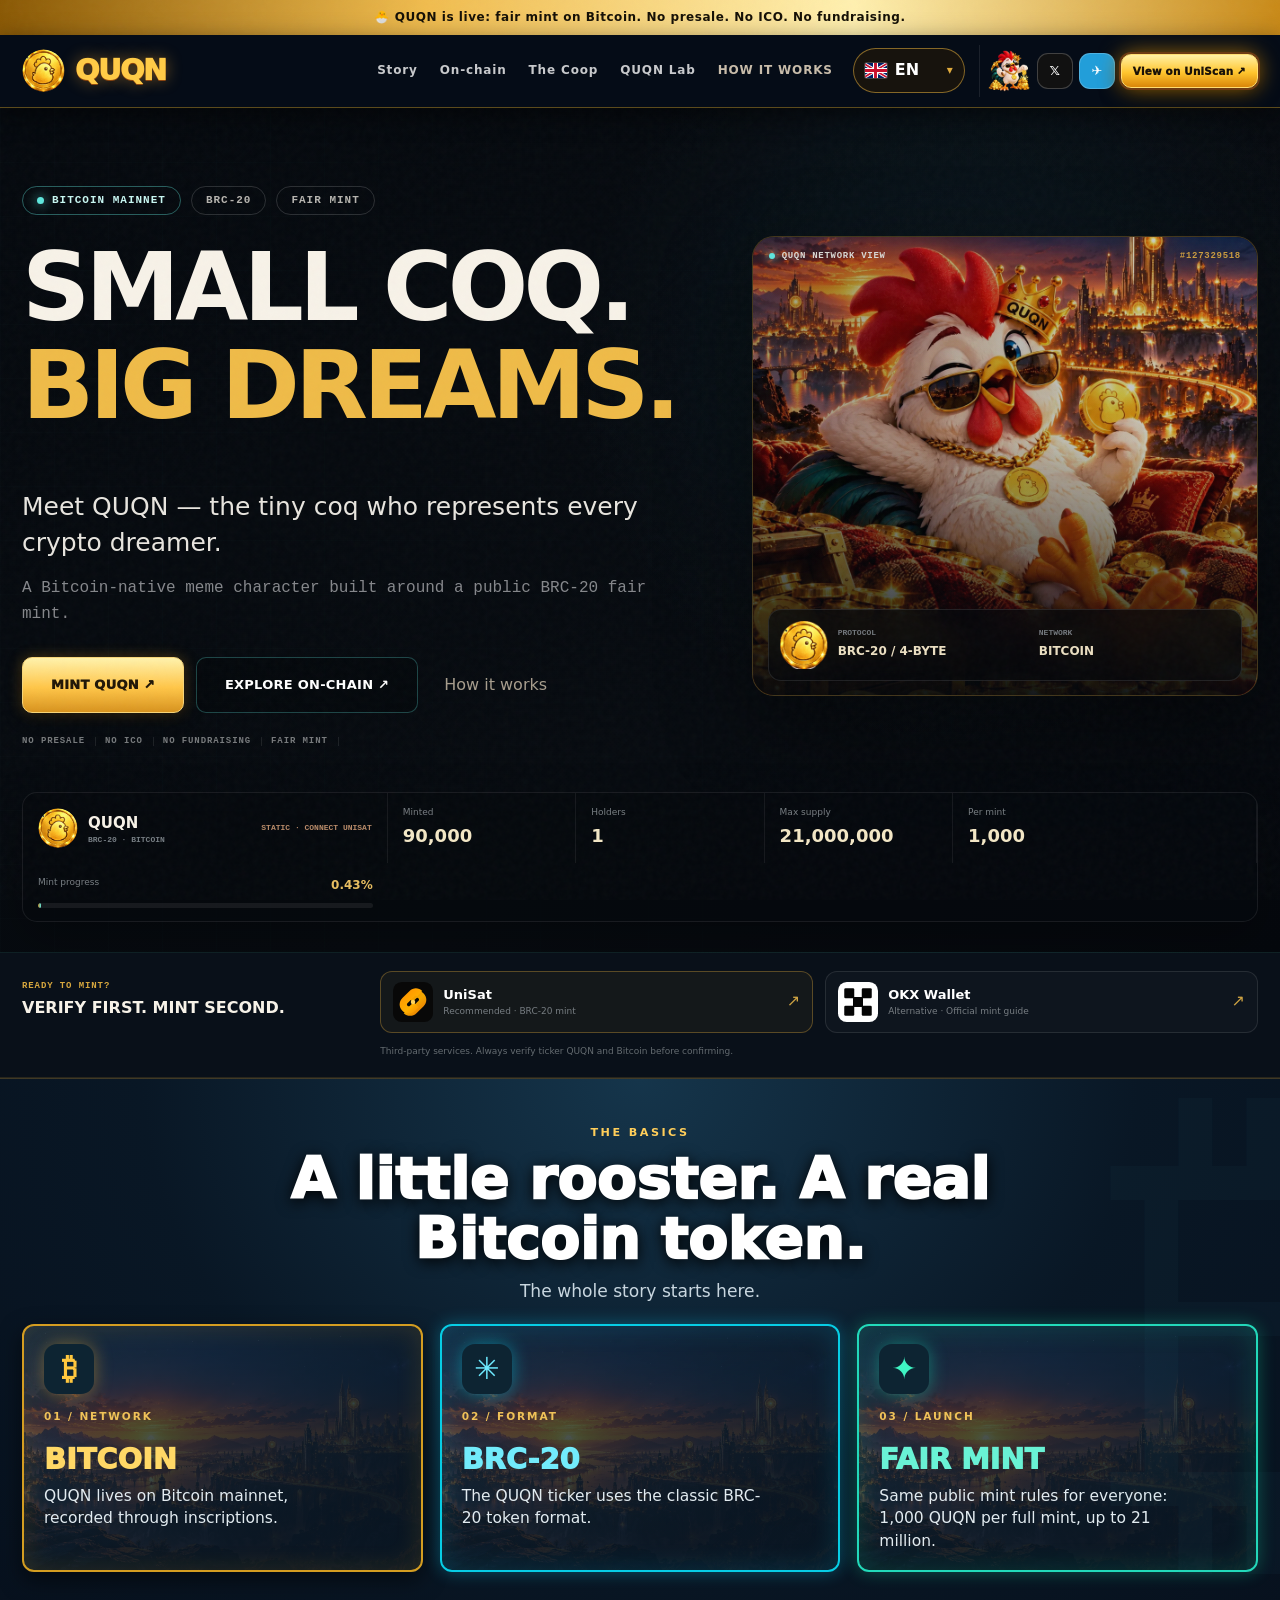
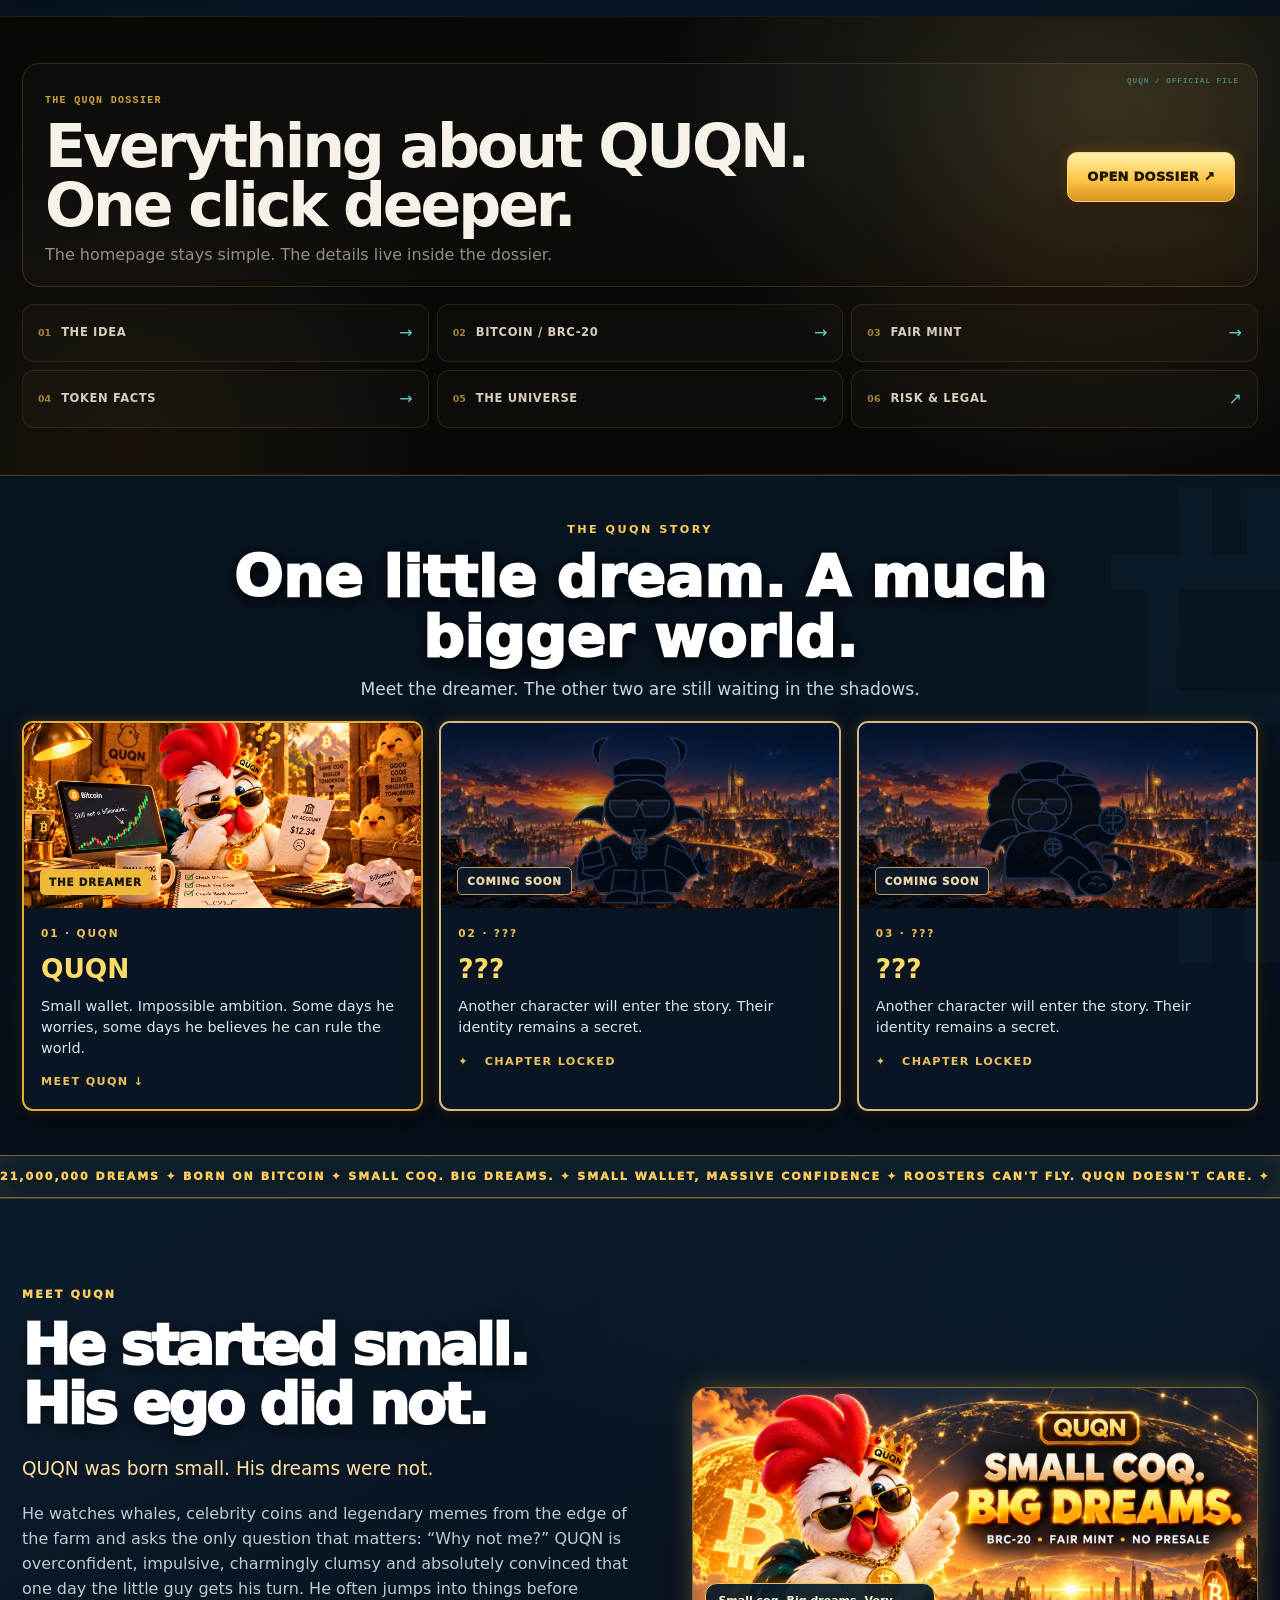
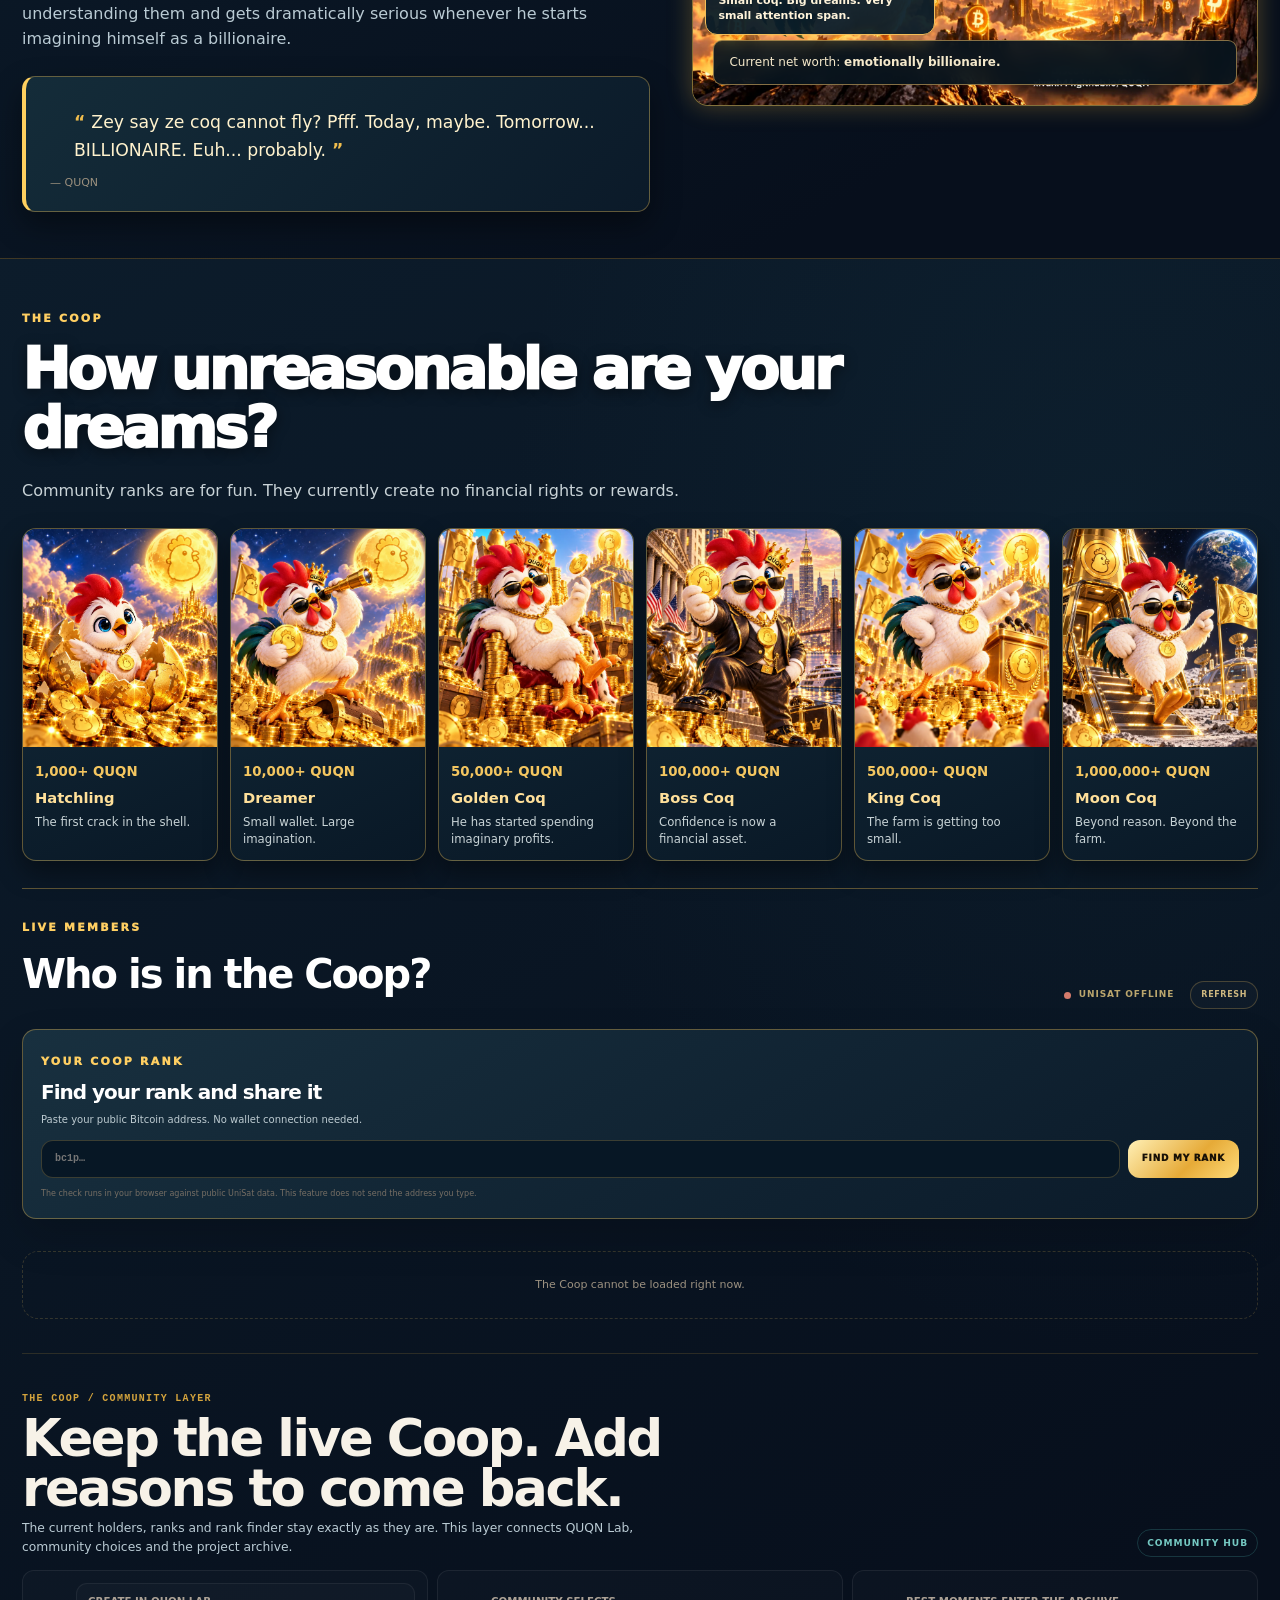
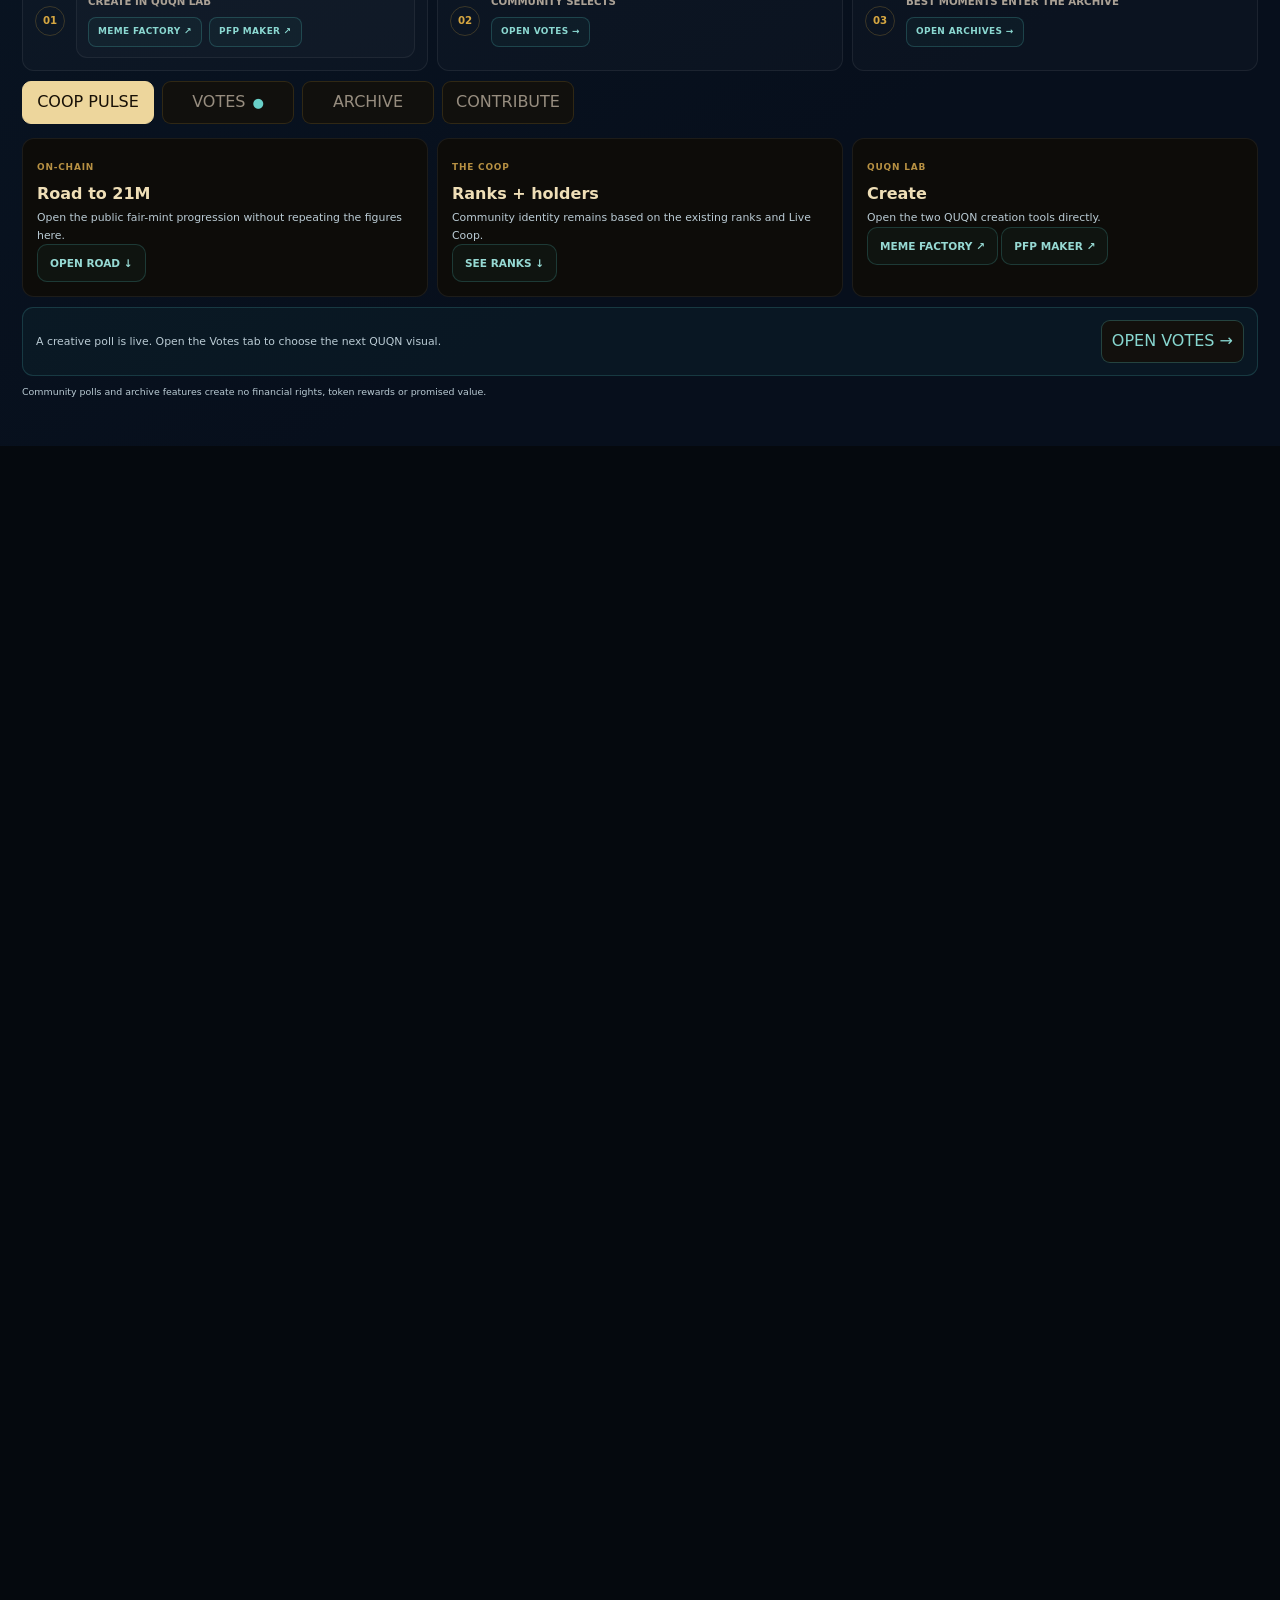
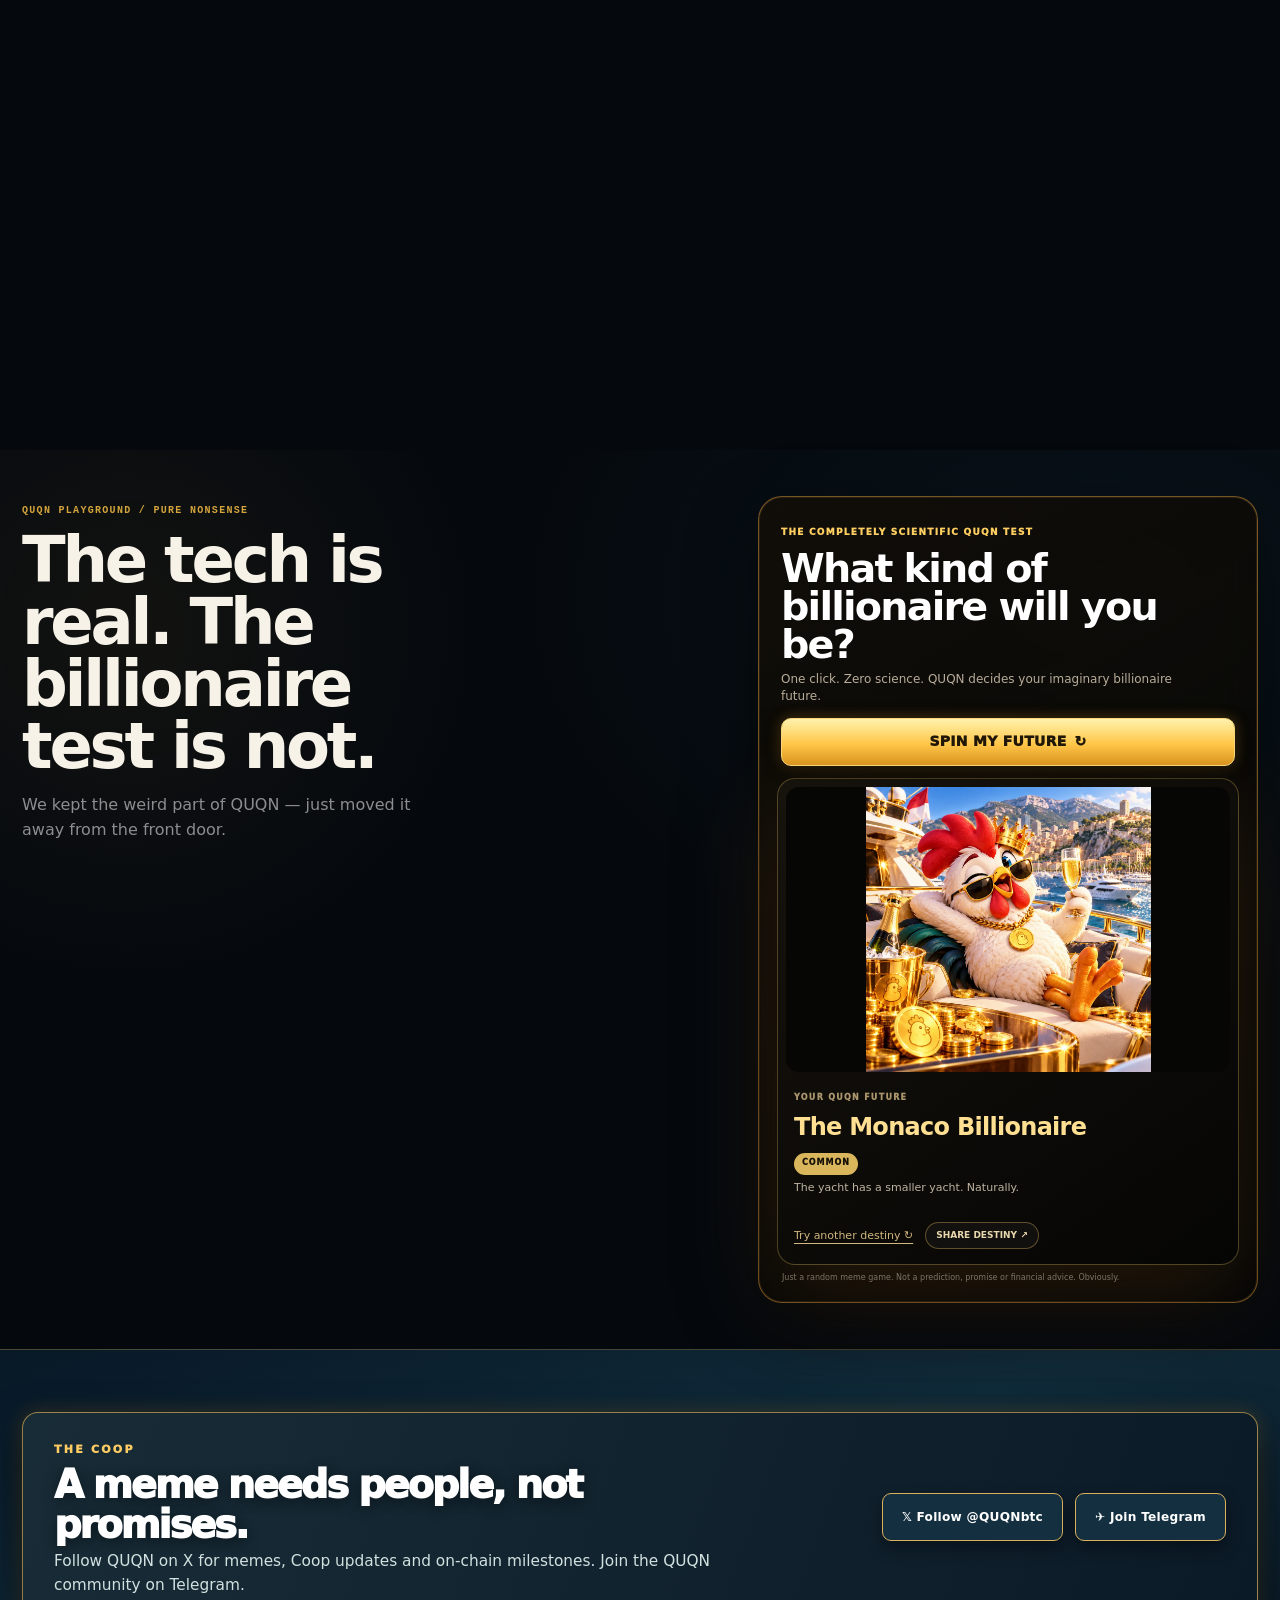
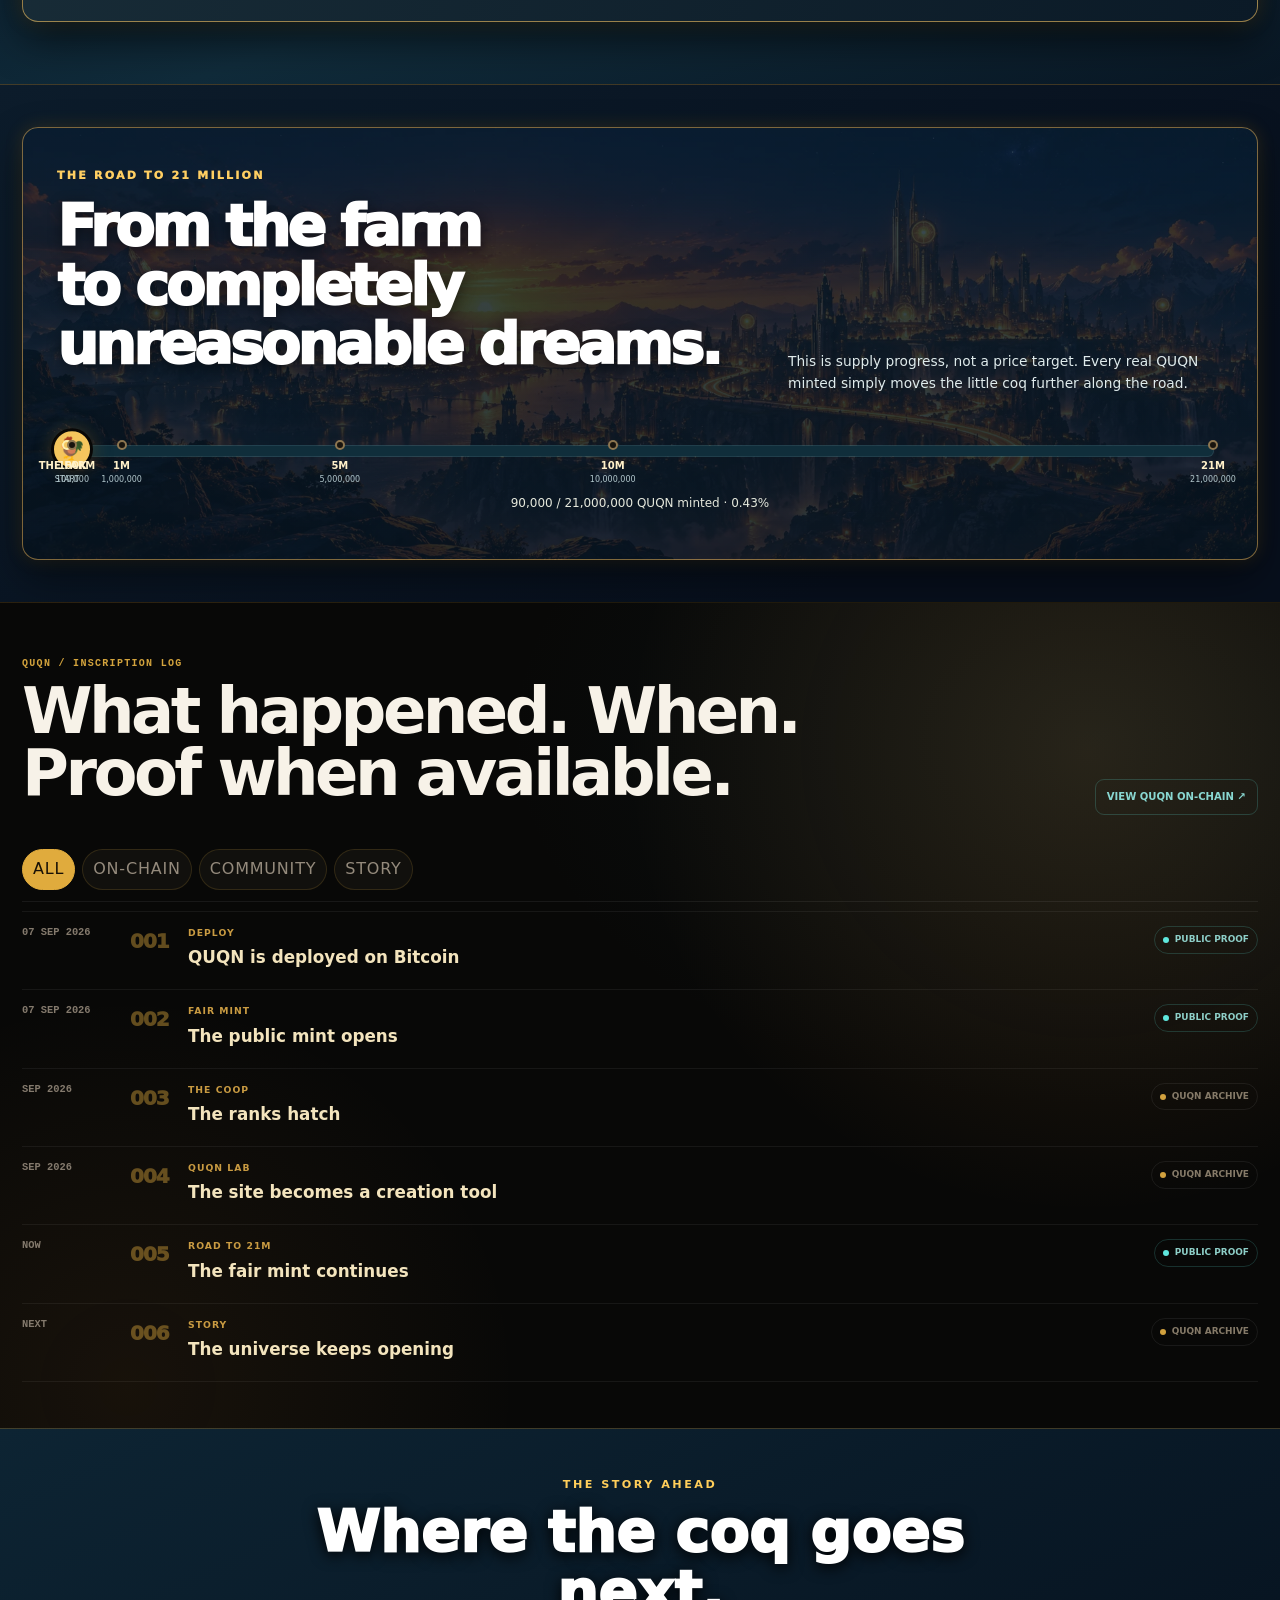
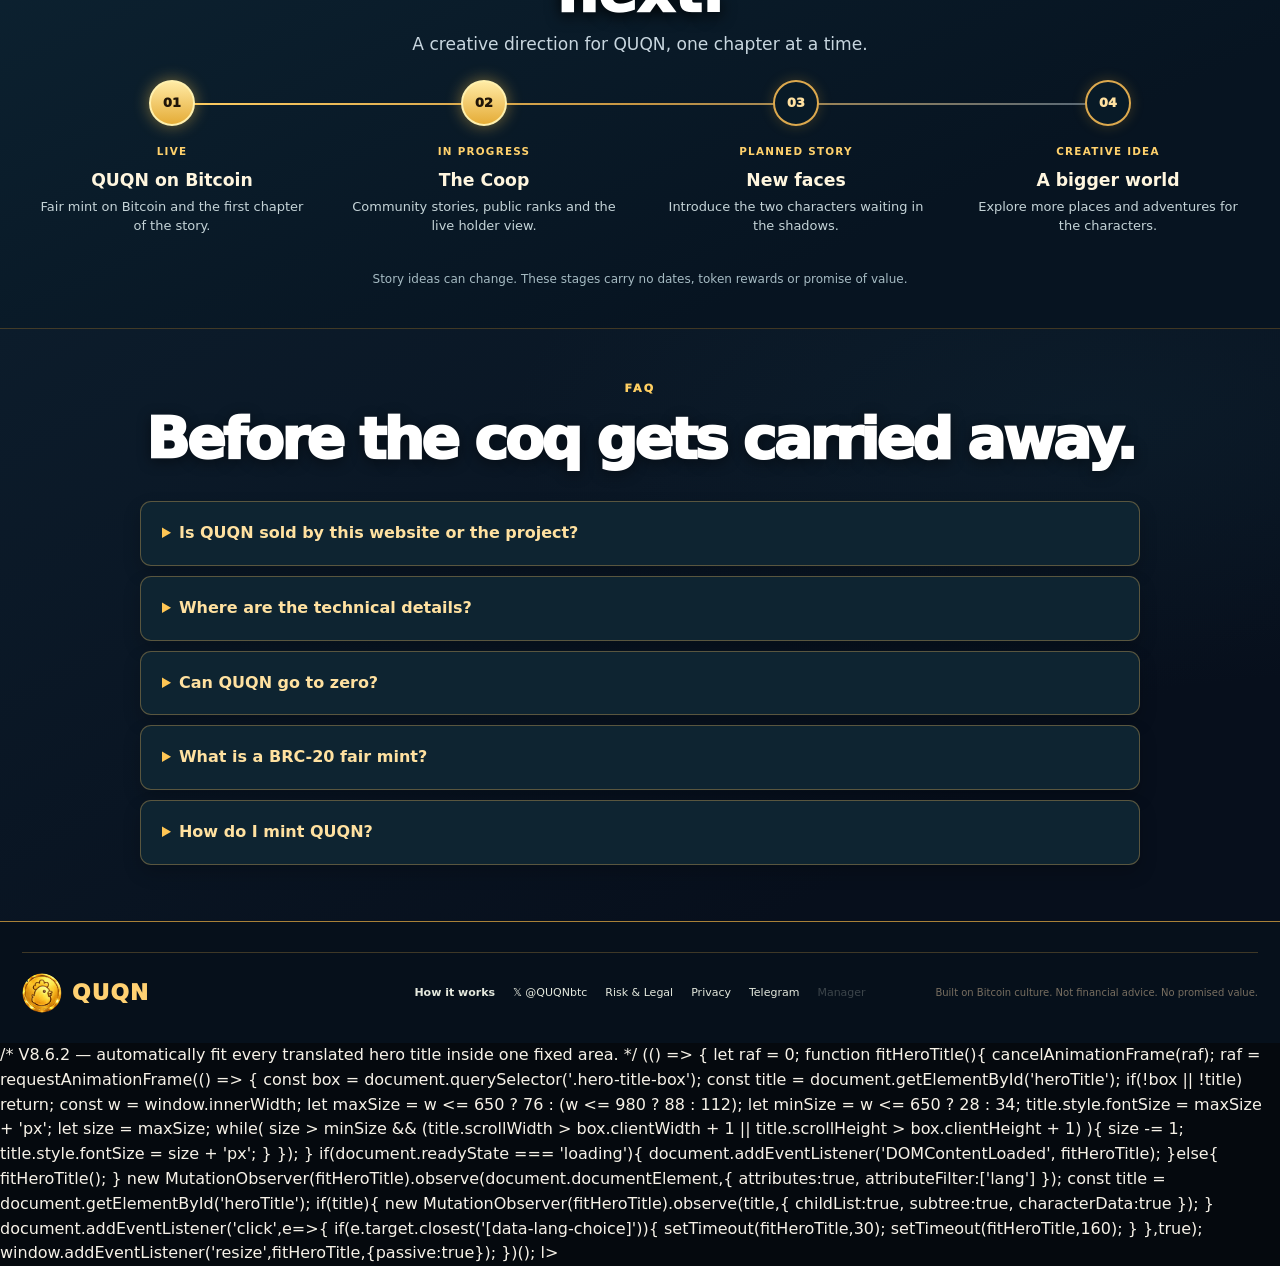
==== commit 66644277: "fix" ====
--- a/index.html
+++ b/index.html
@@ -880,6 +880,56 @@
   html[lang="zh"] #heroTitle,html[lang="ja"] #heroTitle,html[lang="ko"] #heroTitle{font-size:clamp(42px,12vw,68px)!important}
 }
 
+
+/* ===== V8.6.2 — fixed title zone, text auto-fits ===== */
+.hero-title-box{
+  width:100%;
+  max-width:100%;
+  height:290px;
+  min-width:0;
+  overflow:hidden;
+  display:flex;
+  align-items:flex-start;
+  justify-content:flex-start;
+  position:relative;
+}
+.hero-title-box #heroTitle{
+  width:100%!important;
+  max-width:100%!important;
+  margin:0!important;
+  padding:0!important;
+  line-height:.96!important;
+  letter-spacing:-.05em!important;
+}
+.hero-title-box #heroTitle .hero-title-line{
+  display:block!important;
+  white-space:nowrap!important;
+  max-width:100%!important;
+  line-height:.99!important;
+}
+.hero-title-box #heroTitle em.hero-title-line{
+  padding-top:.05em!important;
+}
+@media (min-width:981px) and (max-width:1320px){
+  .hero-title-box{height:248px}
+}
+@media (min-width:651px) and (max-width:980px){
+  .hero-title-box{height:218px}
+}
+@media (max-width:650px){
+  .hero-title-box{height:180px}
+}
+
+/* Keep secret characters centered and fully contained in their cards. */
+.reference-character.unknown .secret-character-img{
+  width:100%!important;
+  height:100%!important;
+  object-fit:contain!important;
+  object-position:center bottom!important;
+  padding:10px 22px 0!important;
+  transform:none!important;
+}
+
 </style>
 
 
@@ -943,7 +993,7 @@
             <span>BRC-20</span>
             <span data-tech-i18n="fairMint">FAIR MINT</span>
           </div>
-          <h1 id="heroTitle"><span class="hero-title-line">SMALL COQ.</span><em class="hero-title-line">BIG DREAMS.</em></h1>
+          <div class="hero-title-box"><h1 id="heroTitle"><span class="hero-title-line">SMALL COQ.</span><em class="hero-title-line">BIG DREAMS.</em></h1></div>
           <p id="heroSubtitle" class="hero-subtitle">Meet QUQN — the tiny coq who represents every crypto dreamer.</p>
           <p class="tech-hero-note" data-tech-i18n="heroNote">A Bitcoin-native meme character built around a public BRC-20 fair mint.</p>
           <div class="tech-hero-actions">
@@ -1470,7 +1520,7 @@
     q('[data-vote-reset]',layer)?.addEventListener('click',()=>{
       localStorage.removeItem('qfrVote');
       renderCoop();
-    }));
+    });
 
     /* Archive = actual navigation layer, not decorative gallery. */
     q('[data-panel="archive"]',layer).innerHTML=`<div class="qfr-archive-head">
@@ -1598,4 +1648,65 @@
   <!-- Cloudflare Web Analytics -->
   <script type="module" src="https://static.cloudflareinsights.com/beacon.min.js" data-cf-beacon='{"token": "b35c66ba3ab247f2be2e243dfdebaa23"}'></script>
   <!-- End Cloudflare Web Analytics -->
-</body></html>
+</body></htm
+<script>
+/* V8.6.2 — automatically fit every translated hero title inside one fixed area. */
+(() => {
+  let raf = 0;
+
+  function fitHeroTitle(){
+    cancelAnimationFrame(raf);
+    raf = requestAnimationFrame(() => {
+      const box = document.querySelector('.hero-title-box');
+      const title = document.getElementById('heroTitle');
+      if(!box || !title) return;
+
+      const w = window.innerWidth;
+      let maxSize = w <= 650 ? 76 : (w <= 980 ? 88 : 112);
+      let minSize = w <= 650 ? 28 : 34;
+
+      title.style.fontSize = maxSize + 'px';
+
+      let size = maxSize;
+      while(
+        size > minSize &&
+        (title.scrollWidth > box.clientWidth + 1 || title.scrollHeight > box.clientHeight + 1)
+      ){
+        size -= 1;
+        title.style.fontSize = size + 'px';
+      }
+    });
+  }
+
+  if(document.readyState === 'loading'){
+    document.addEventListener('DOMContentLoaded', fitHeroTitle);
+  }else{
+    fitHeroTitle();
+  }
+
+  new MutationObserver(fitHeroTitle).observe(document.documentElement,{
+    attributes:true,
+    attributeFilter:['lang']
+  });
+
+  const title = document.getElementById('heroTitle');
+  if(title){
+    new MutationObserver(fitHeroTitle).observe(title,{
+      childList:true,
+      subtree:true,
+      characterData:true
+    });
+  }
+
+  document.addEventListener('click',e=>{
+    if(e.target.closest('[data-lang-choice]')){
+      setTimeout(fitHeroTitle,30);
+      setTimeout(fitHeroTitle,160);
+    }
+  },true);
+
+  window.addEventListener('resize',fitHeroTitle,{passive:true});
+})();
+</script>
+
+l>
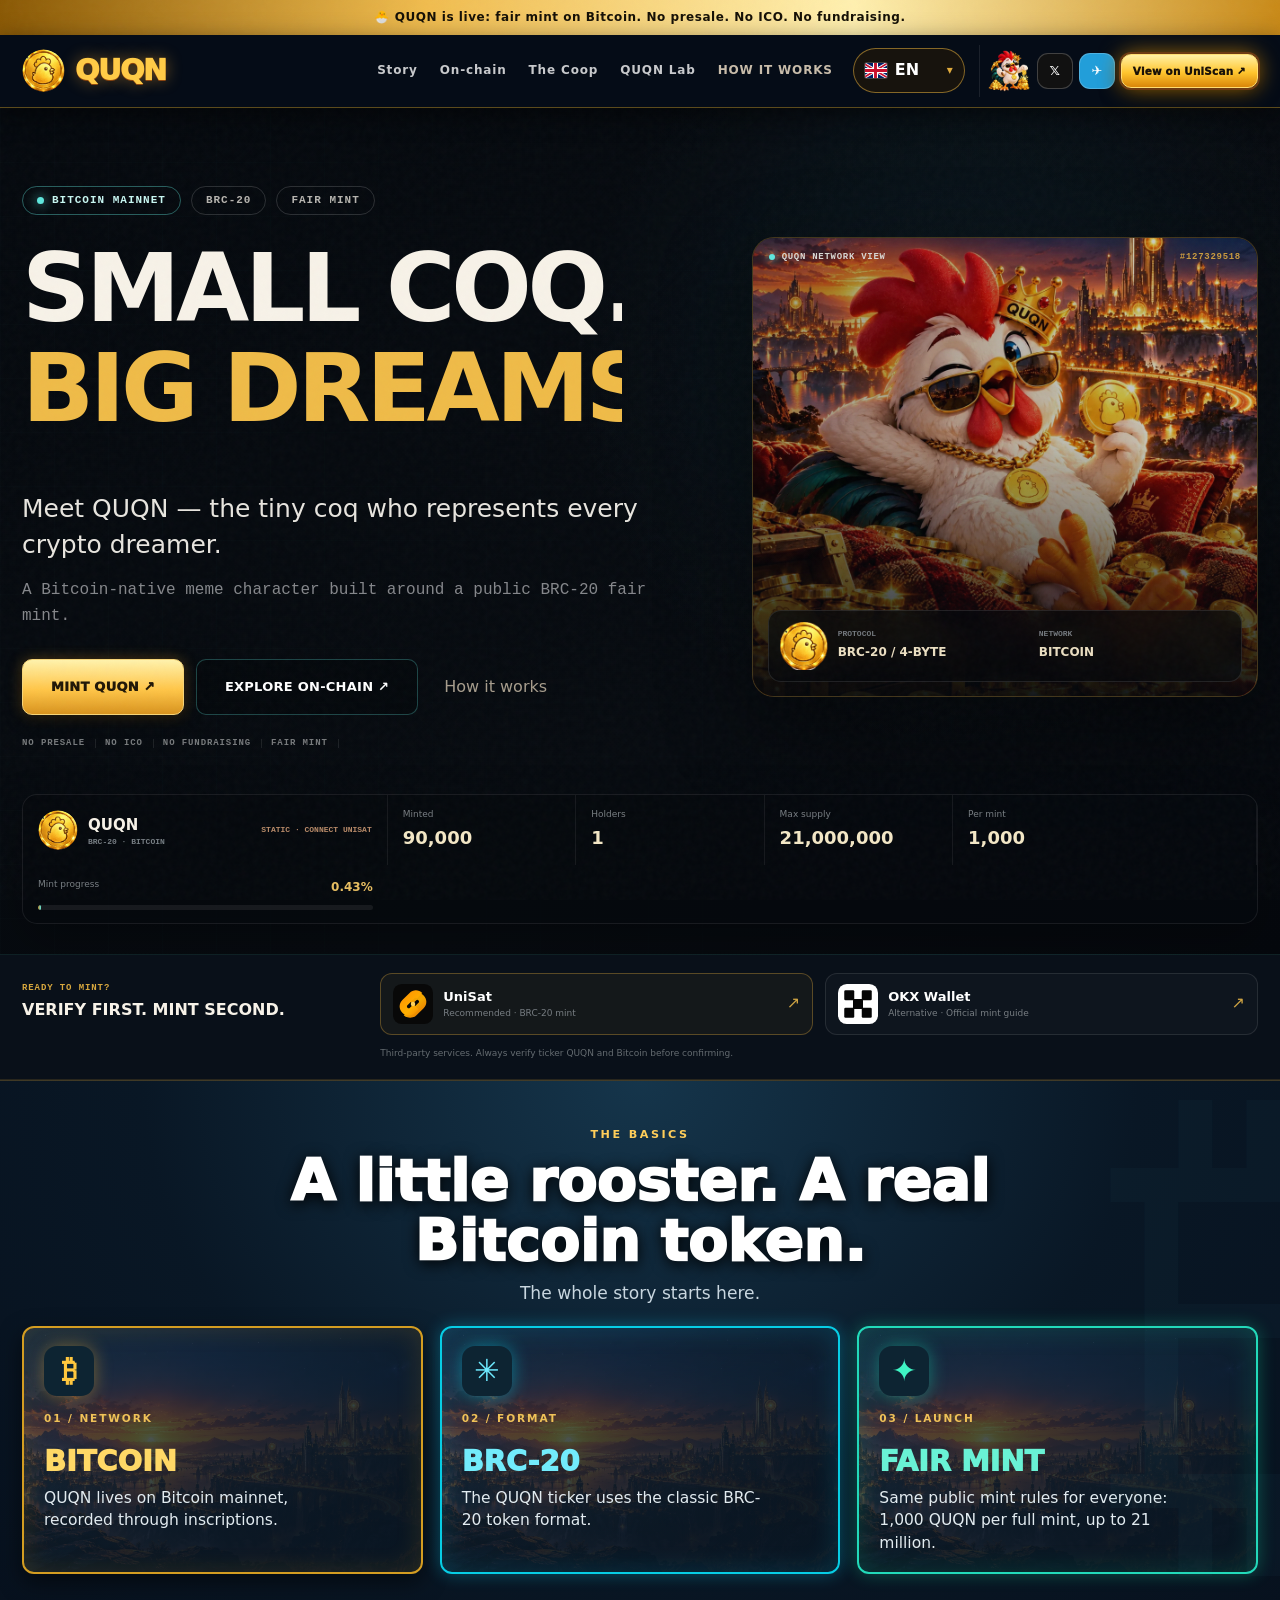
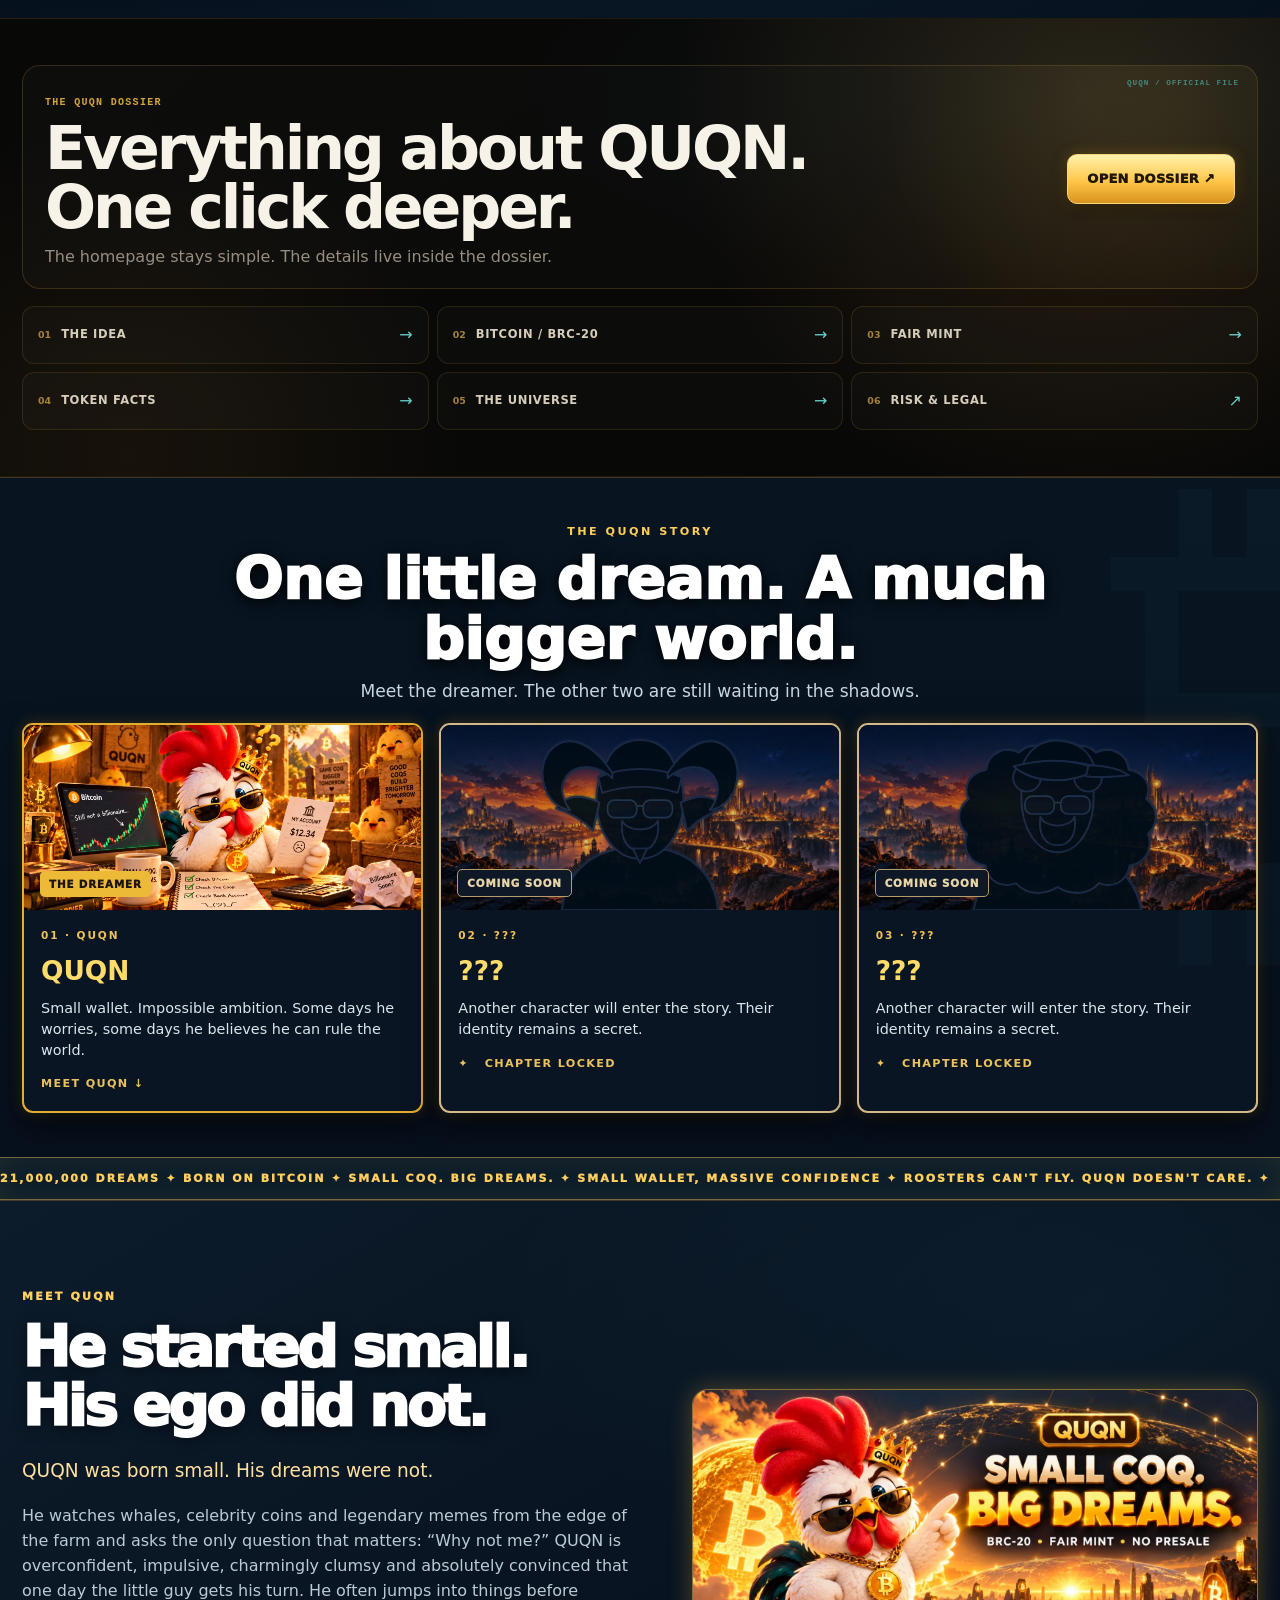
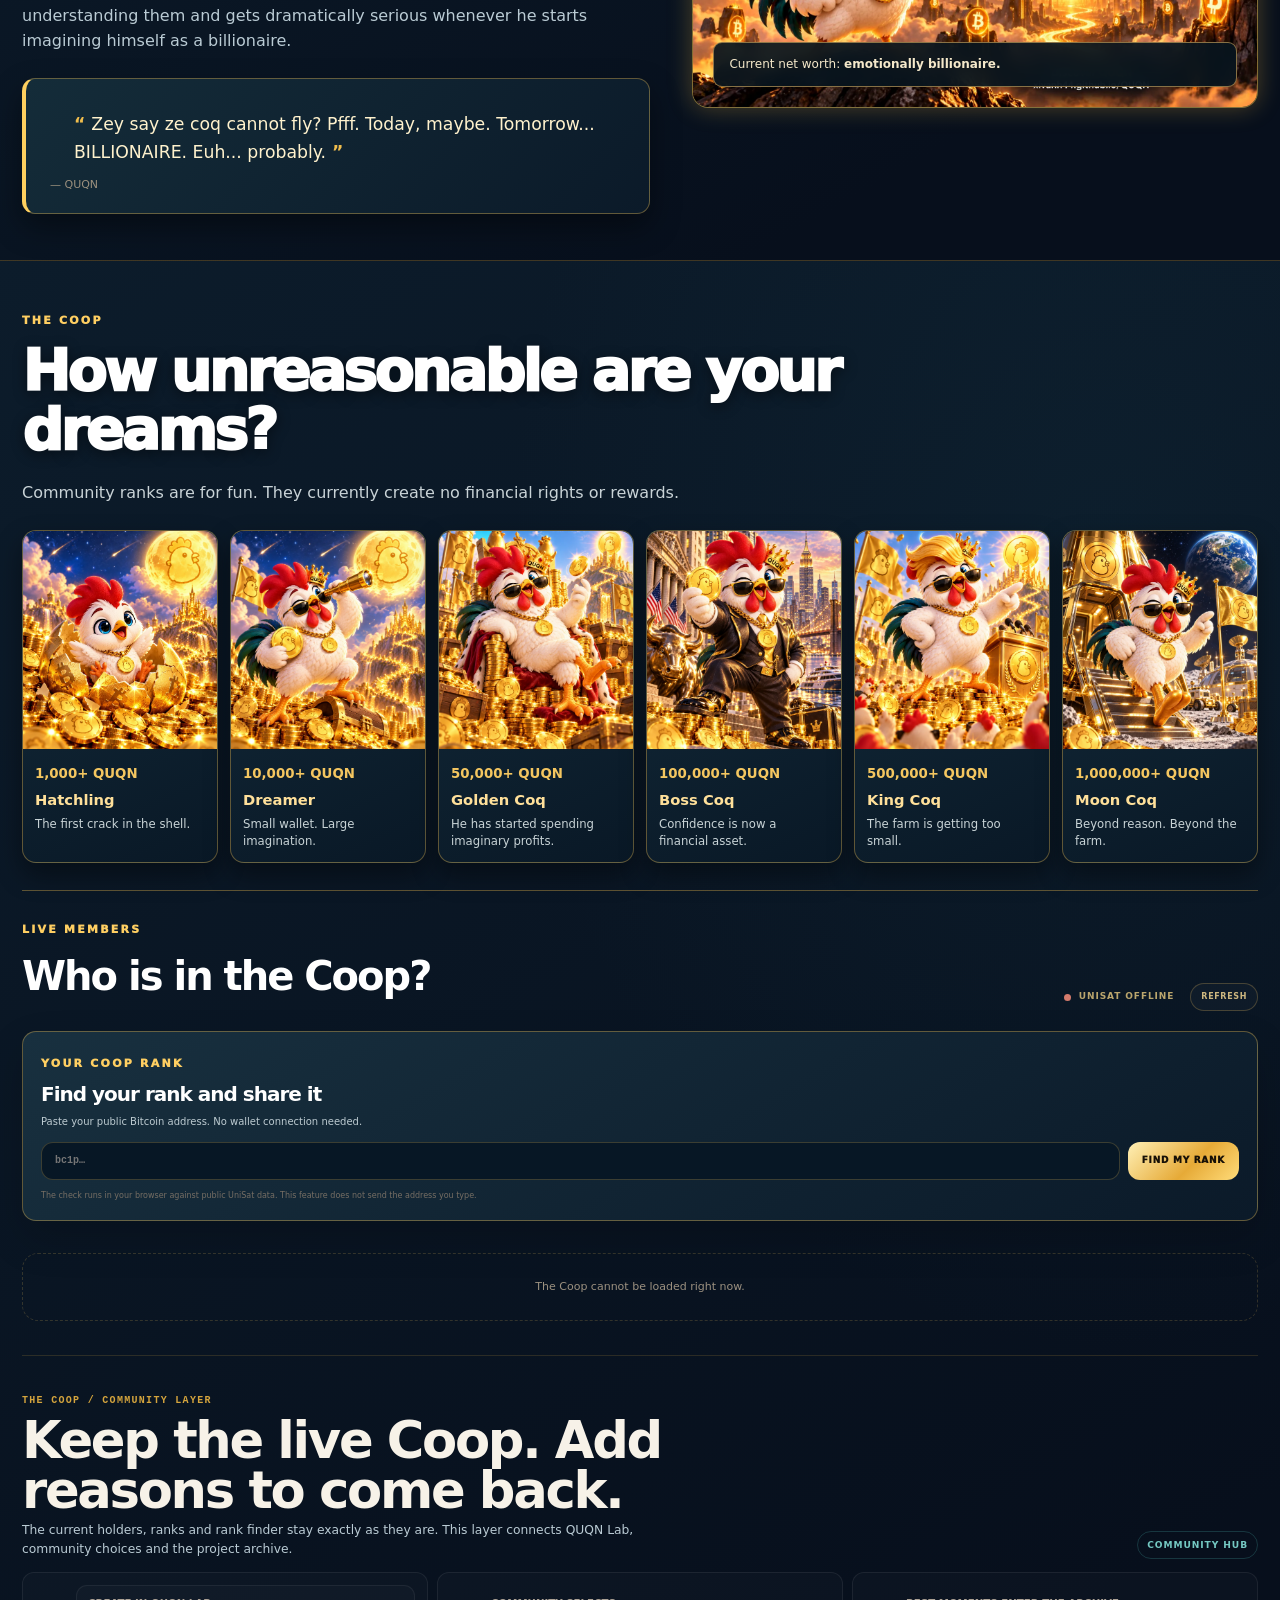
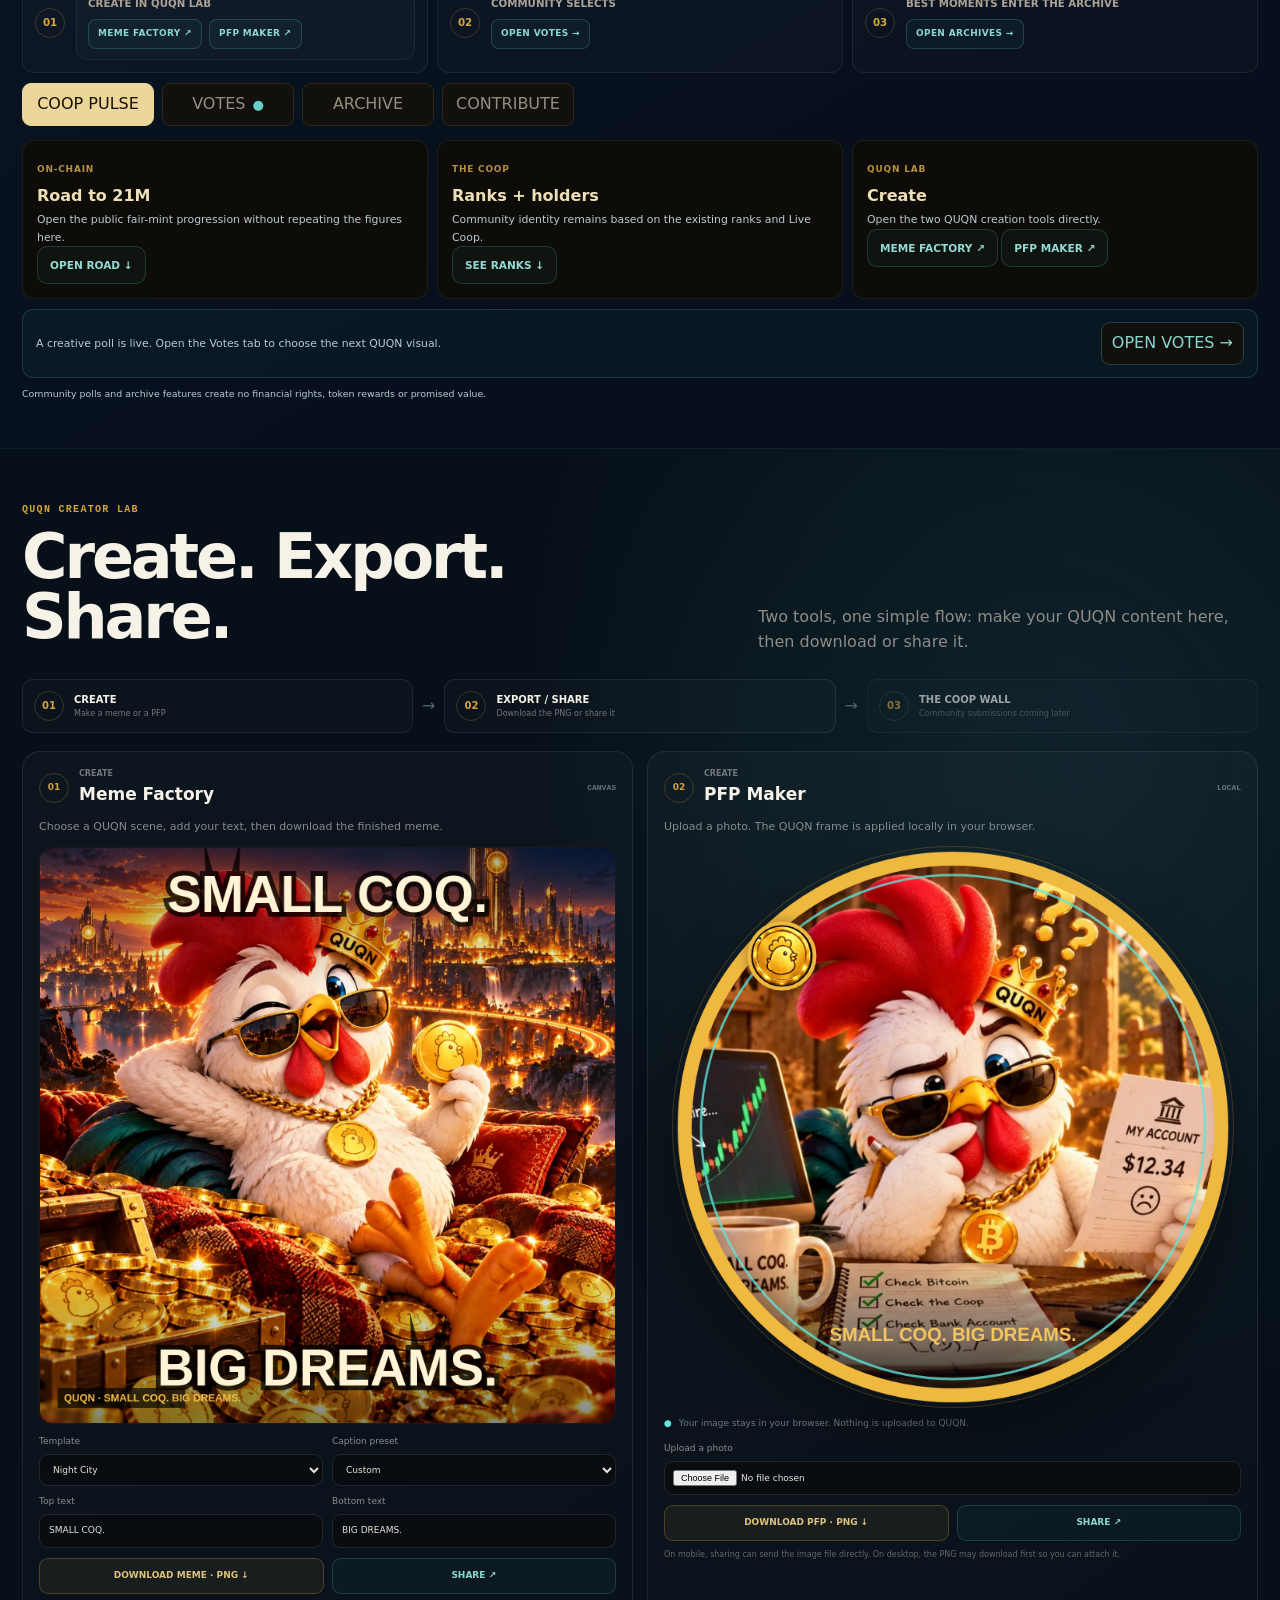
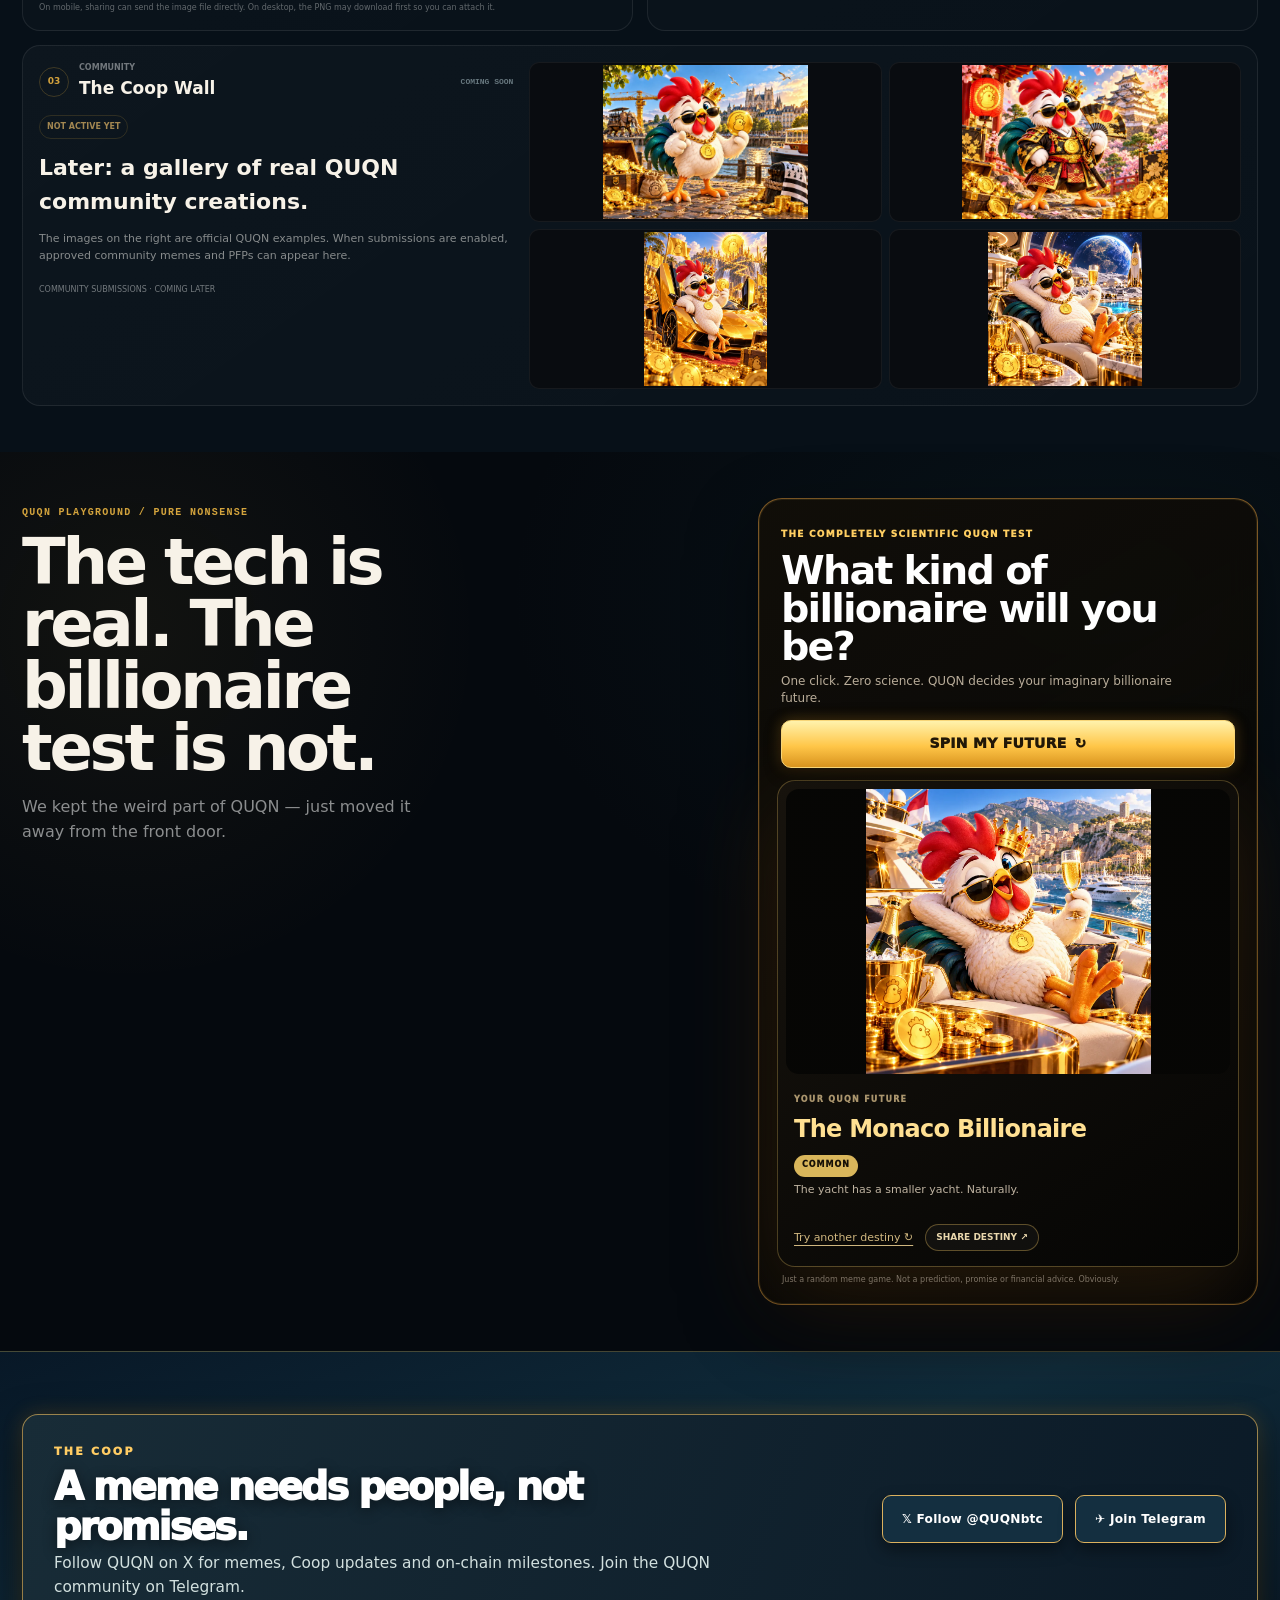
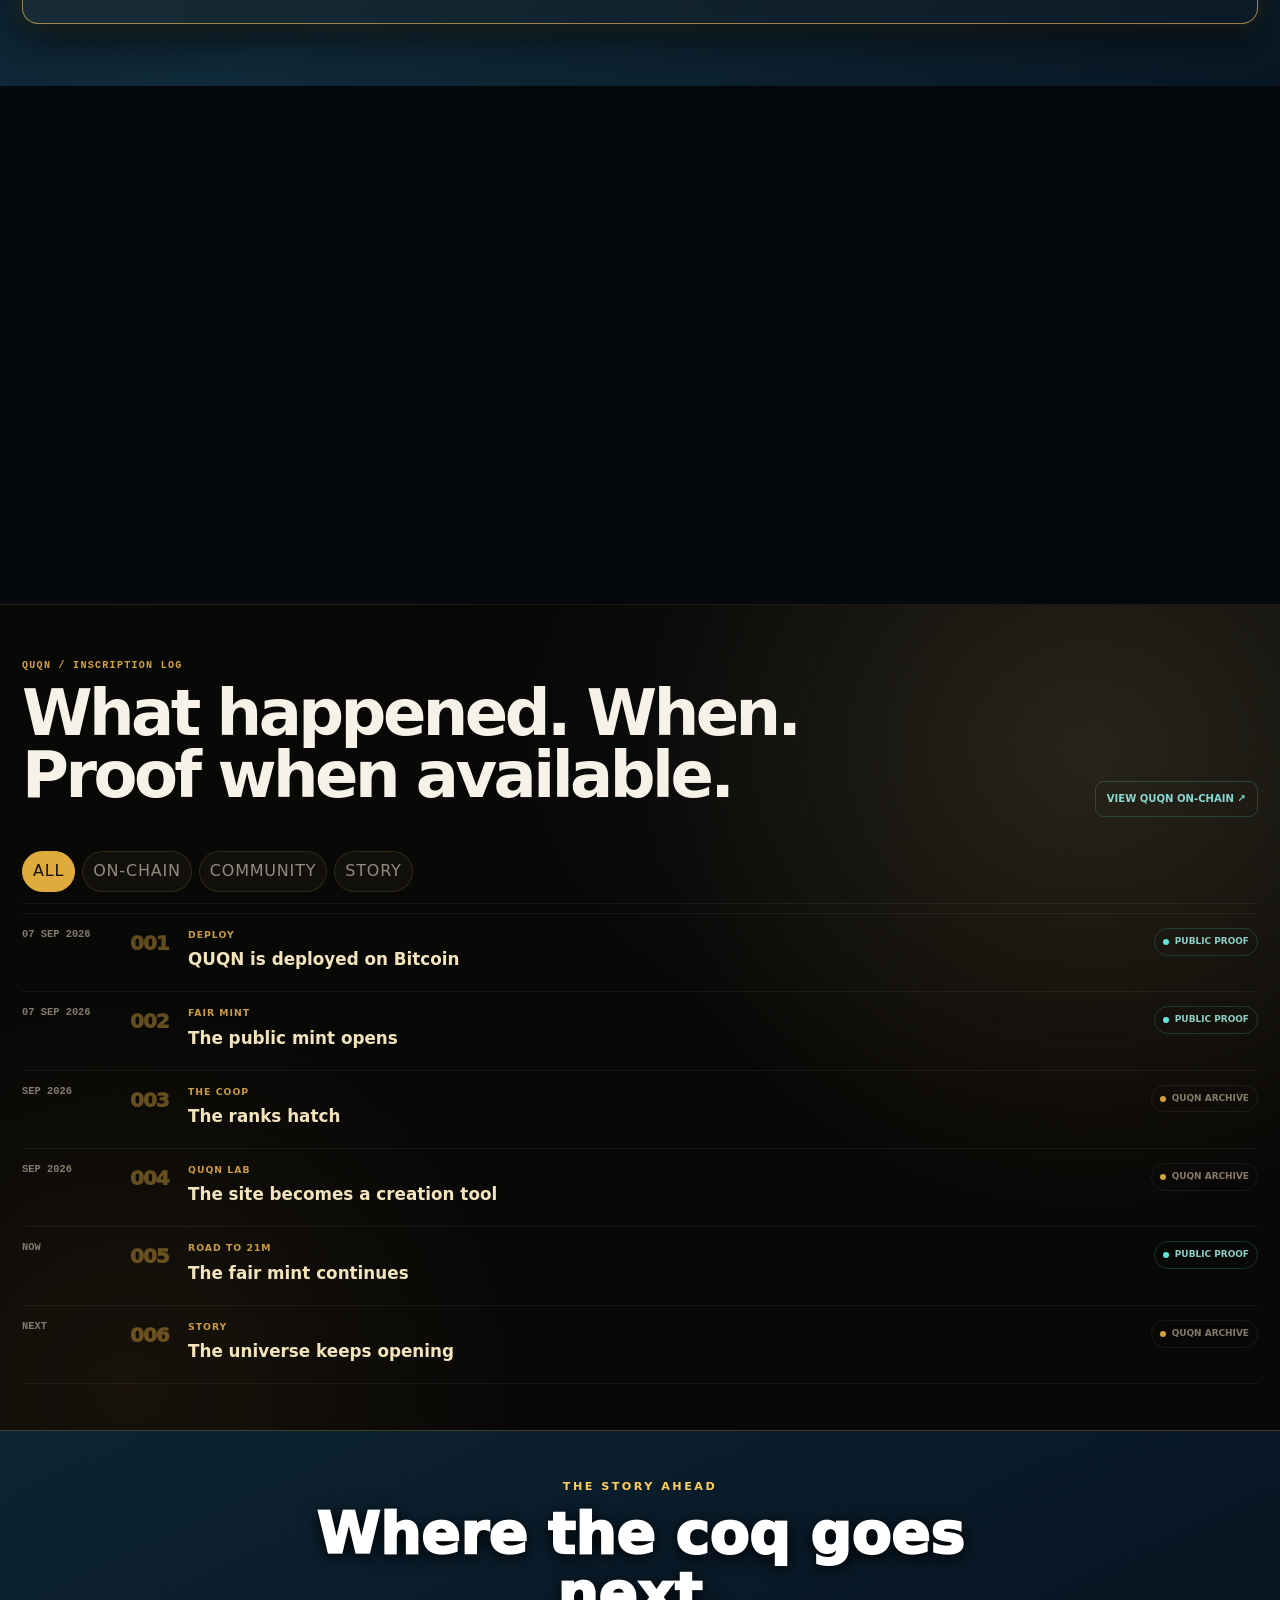
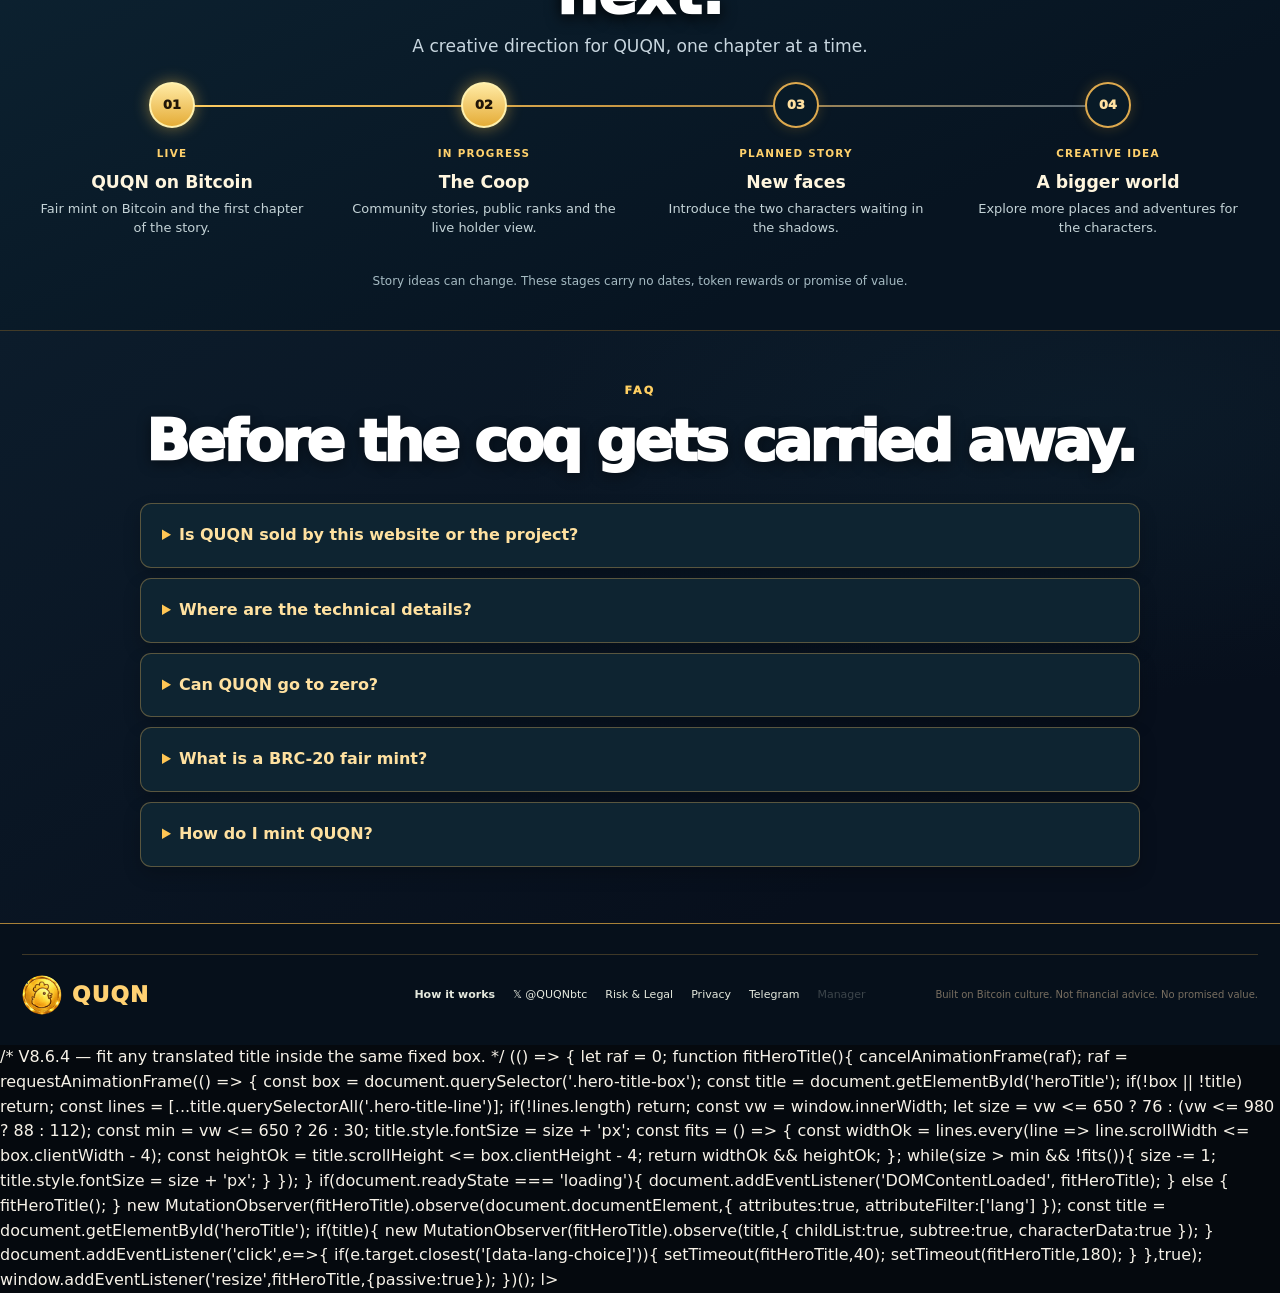
==== commit 15e69d21: "REFIX" ====
--- a/index.html
+++ b/index.html
@@ -928,6 +928,68 @@
   object-position:center bottom!important;
   padding:10px 22px 0!important;
   transform:none!important;
+}
+
+
+/* ===== V8.6.4 — fixed hero-title area ===== */
+.tech-hero-copy{min-width:0!important}
+
+.hero-title-box{
+  width:min(700px,92%)!important;
+  max-width:700px!important;
+  height:290px!important;
+  min-width:0!important;
+  overflow:hidden!important;
+  flex:none!important;
+  margin-right:40px!important;
+}
+
+.hero-title-box #heroTitle{
+  width:100%!important;
+  max-width:100%!important;
+  margin:0!important;
+  padding:0!important;
+  line-height:.98!important;
+  letter-spacing:-.045em!important;
+}
+
+.hero-title-box #heroTitle .hero-title-line{
+  display:block!important;
+  width:max-content!important;
+  max-width:none!important;
+  white-space:nowrap!important;
+  line-height:1!important;
+}
+
+.hero-title-box #heroTitle em.hero-title-line{
+  padding-top:.06em!important;
+}
+
+@media (min-width:981px) and (max-width:1320px){
+  .hero-title-box{
+    width:min(610px,88%)!important;
+    max-width:610px!important;
+    height:250px!important;
+    margin-right:36px!important;
+  }
+}
+
+@media (min-width:651px) and (max-width:980px){
+  .hero-title-box{
+    width:100%!important;
+    max-width:680px!important;
+    height:218px!important;
+    margin-right:0!important;
+  }
+}
+
+@media (max-width:650px){
+  .hero-title-box{
+    width:100%!important;
+    max-width:100%!important;
+    height:180px!important;
+    margin-right:0!important;
+  }
 }
 
 </style>
@@ -1650,7 +1712,7 @@
   <!-- End Cloudflare Web Analytics -->
 </body></htm
 <script>
-/* V8.6.2 — automatically fit every translated hero title inside one fixed area. */
+/* V8.6.4 — fit any translated title inside the same fixed box. */
 (() => {
   let raf = 0;
 
@@ -1661,17 +1723,22 @@
       const title = document.getElementById('heroTitle');
       if(!box || !title) return;
 
-      const w = window.innerWidth;
-      let maxSize = w <= 650 ? 76 : (w <= 980 ? 88 : 112);
-      let minSize = w <= 650 ? 28 : 34;
-
-      title.style.fontSize = maxSize + 'px';
-
-      let size = maxSize;
-      while(
-        size > minSize &&
-        (title.scrollWidth > box.clientWidth + 1 || title.scrollHeight > box.clientHeight + 1)
-      ){
+      const lines = [...title.querySelectorAll('.hero-title-line')];
+      if(!lines.length) return;
+
+      const vw = window.innerWidth;
+      let size = vw <= 650 ? 76 : (vw <= 980 ? 88 : 112);
+      const min = vw <= 650 ? 26 : 30;
+
+      title.style.fontSize = size + 'px';
+
+      const fits = () => {
+        const widthOk = lines.every(line => line.scrollWidth <= box.clientWidth - 4);
+        const heightOk = title.scrollHeight <= box.clientHeight - 4;
+        return widthOk && heightOk;
+      };
+
+      while(size > min && !fits()){
         size -= 1;
         title.style.fontSize = size + 'px';
       }
@@ -1680,7 +1747,7 @@
 
   if(document.readyState === 'loading'){
     document.addEventListener('DOMContentLoaded', fitHeroTitle);
-  }else{
+  } else {
     fitHeroTitle();
   }
 
@@ -1700,8 +1767,8 @@
 
   document.addEventListener('click',e=>{
     if(e.target.closest('[data-lang-choice]')){
-      setTimeout(fitHeroTitle,30);
-      setTimeout(fitHeroTitle,160);
+      setTimeout(fitHeroTitle,40);
+      setTimeout(fitHeroTitle,180);
     }
   },true);
 
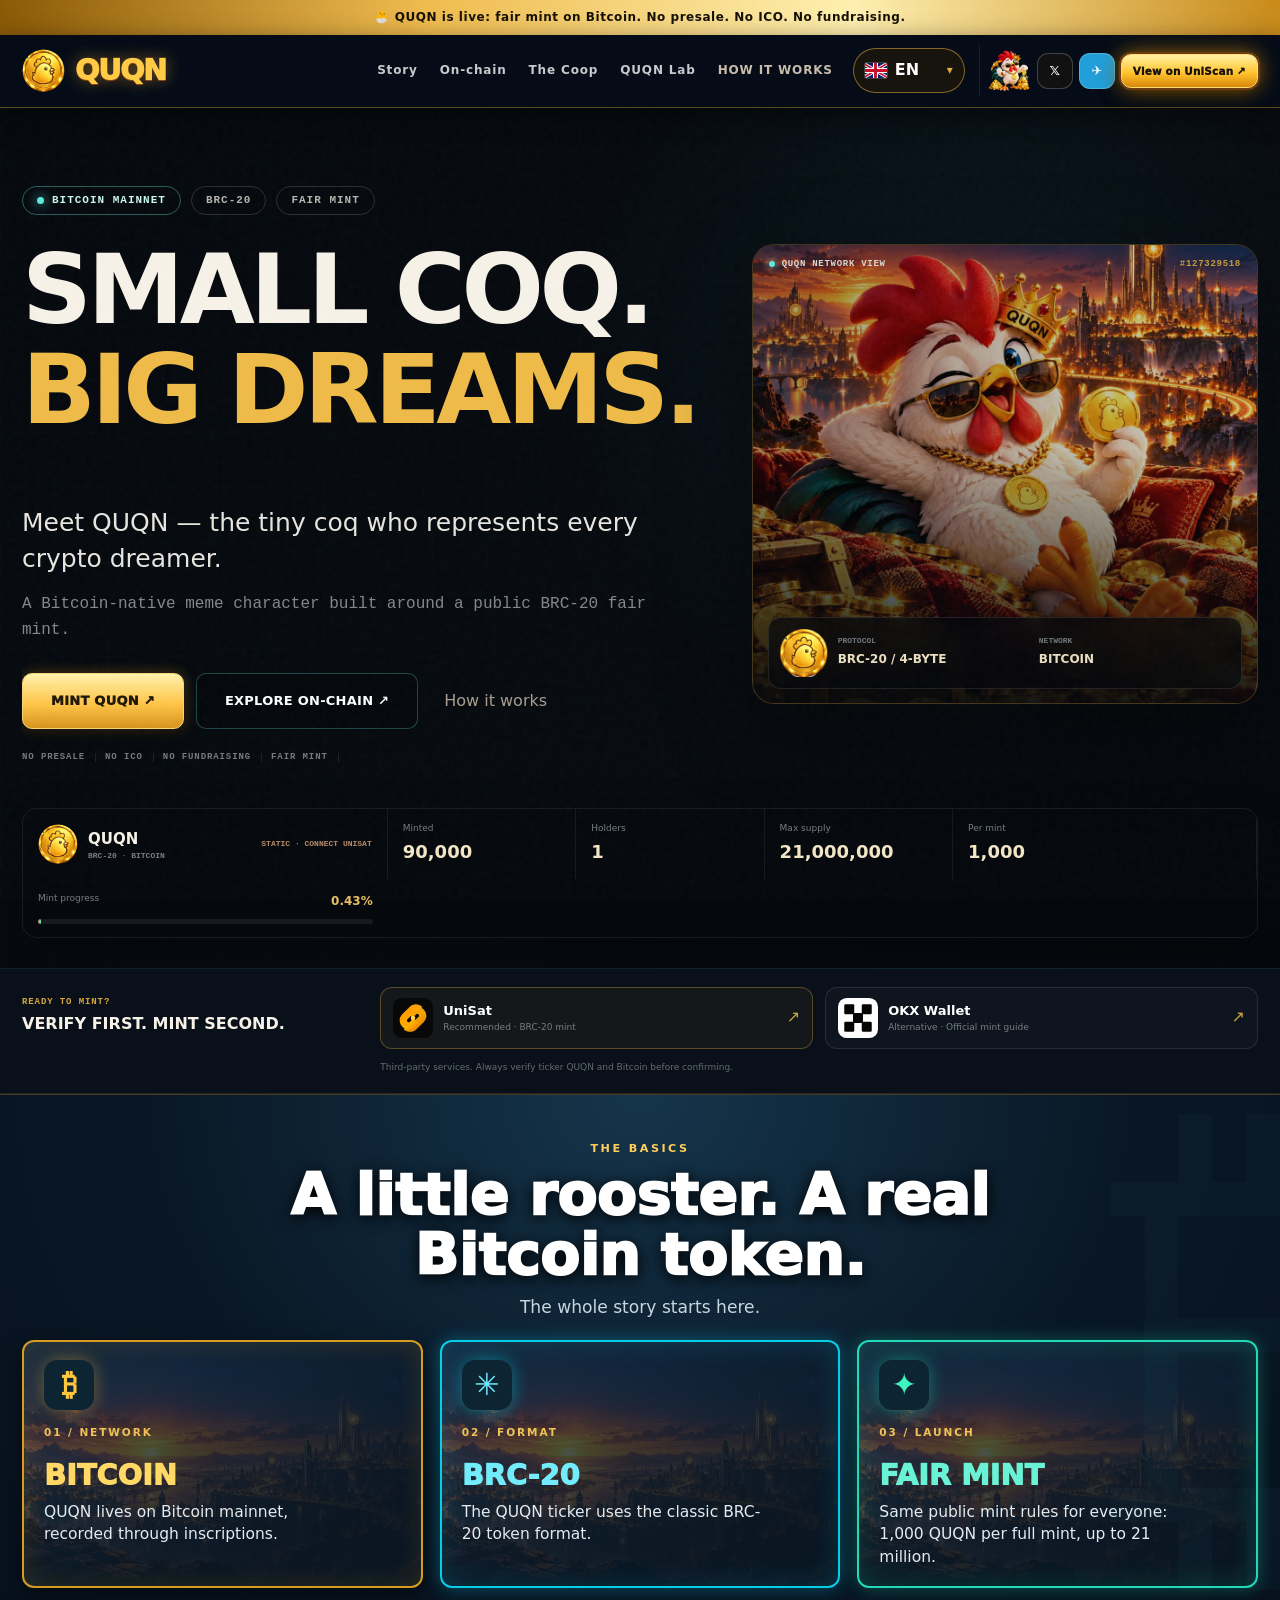
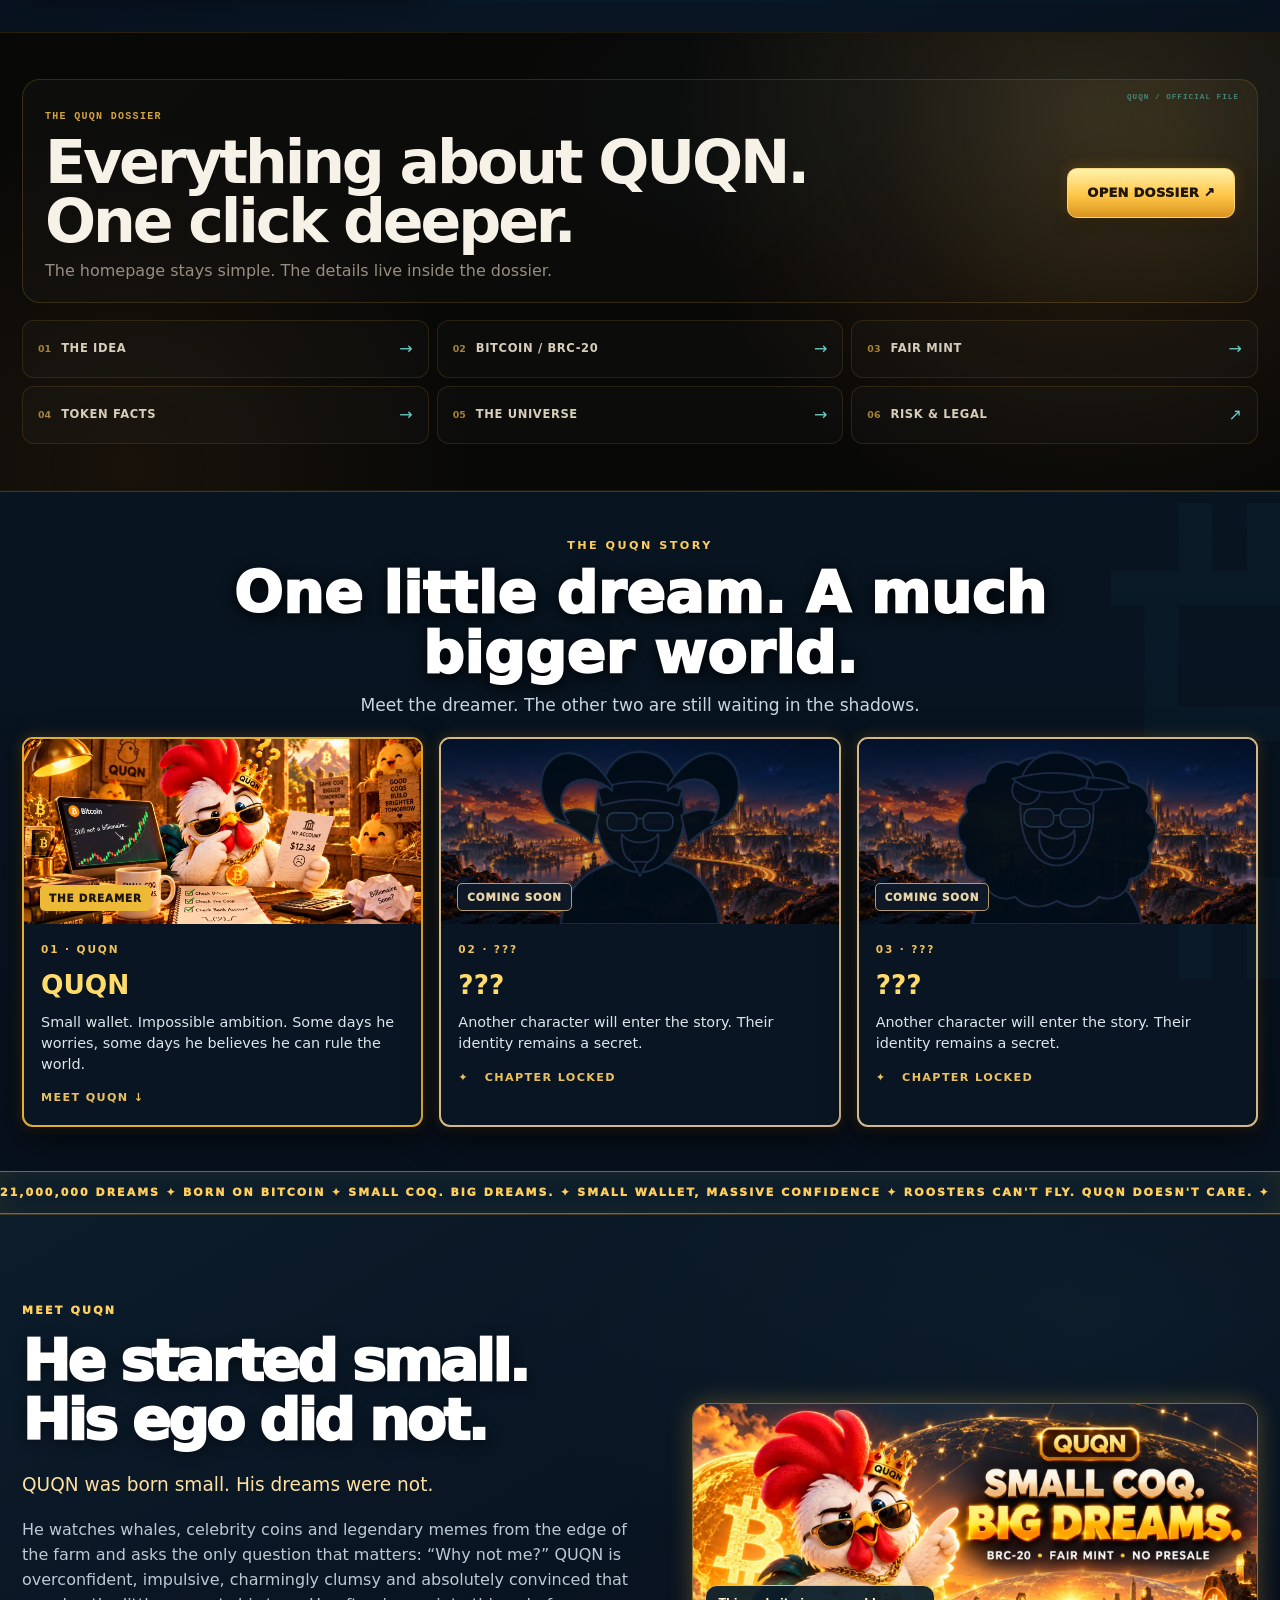
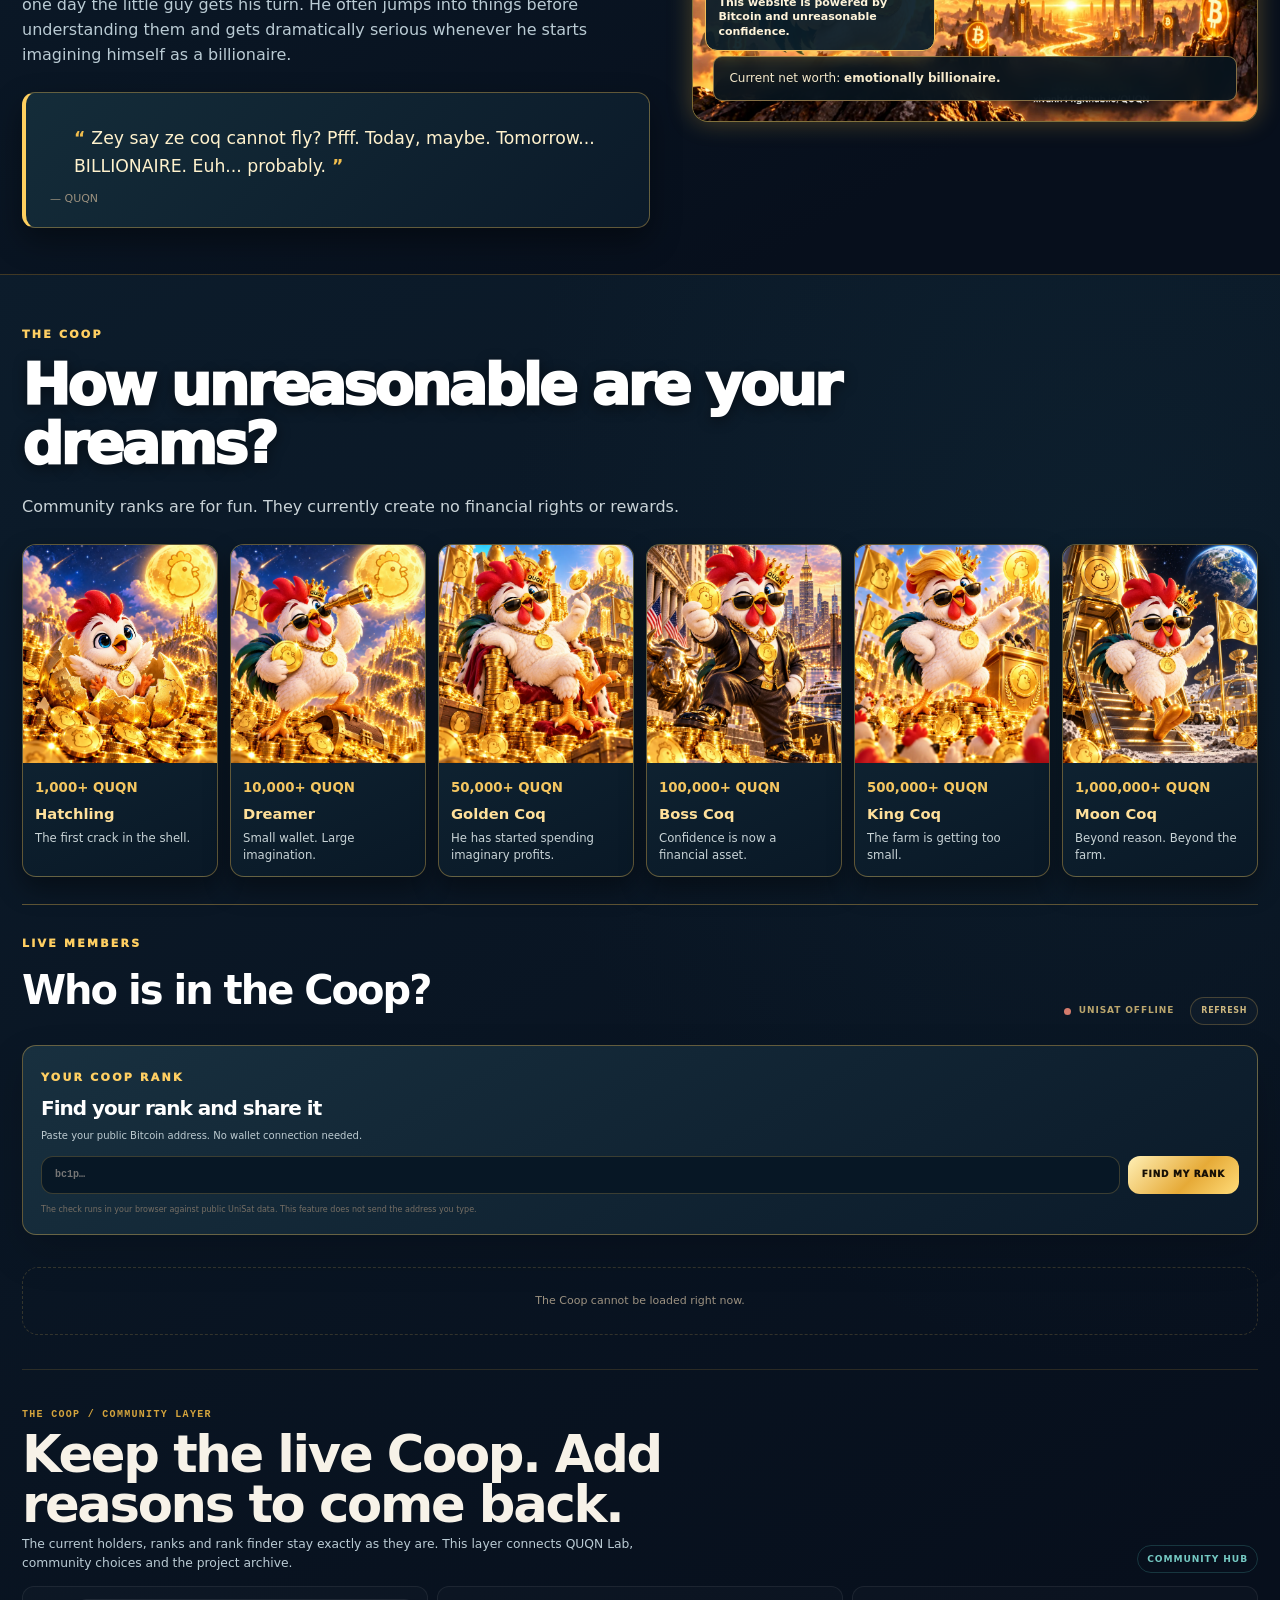
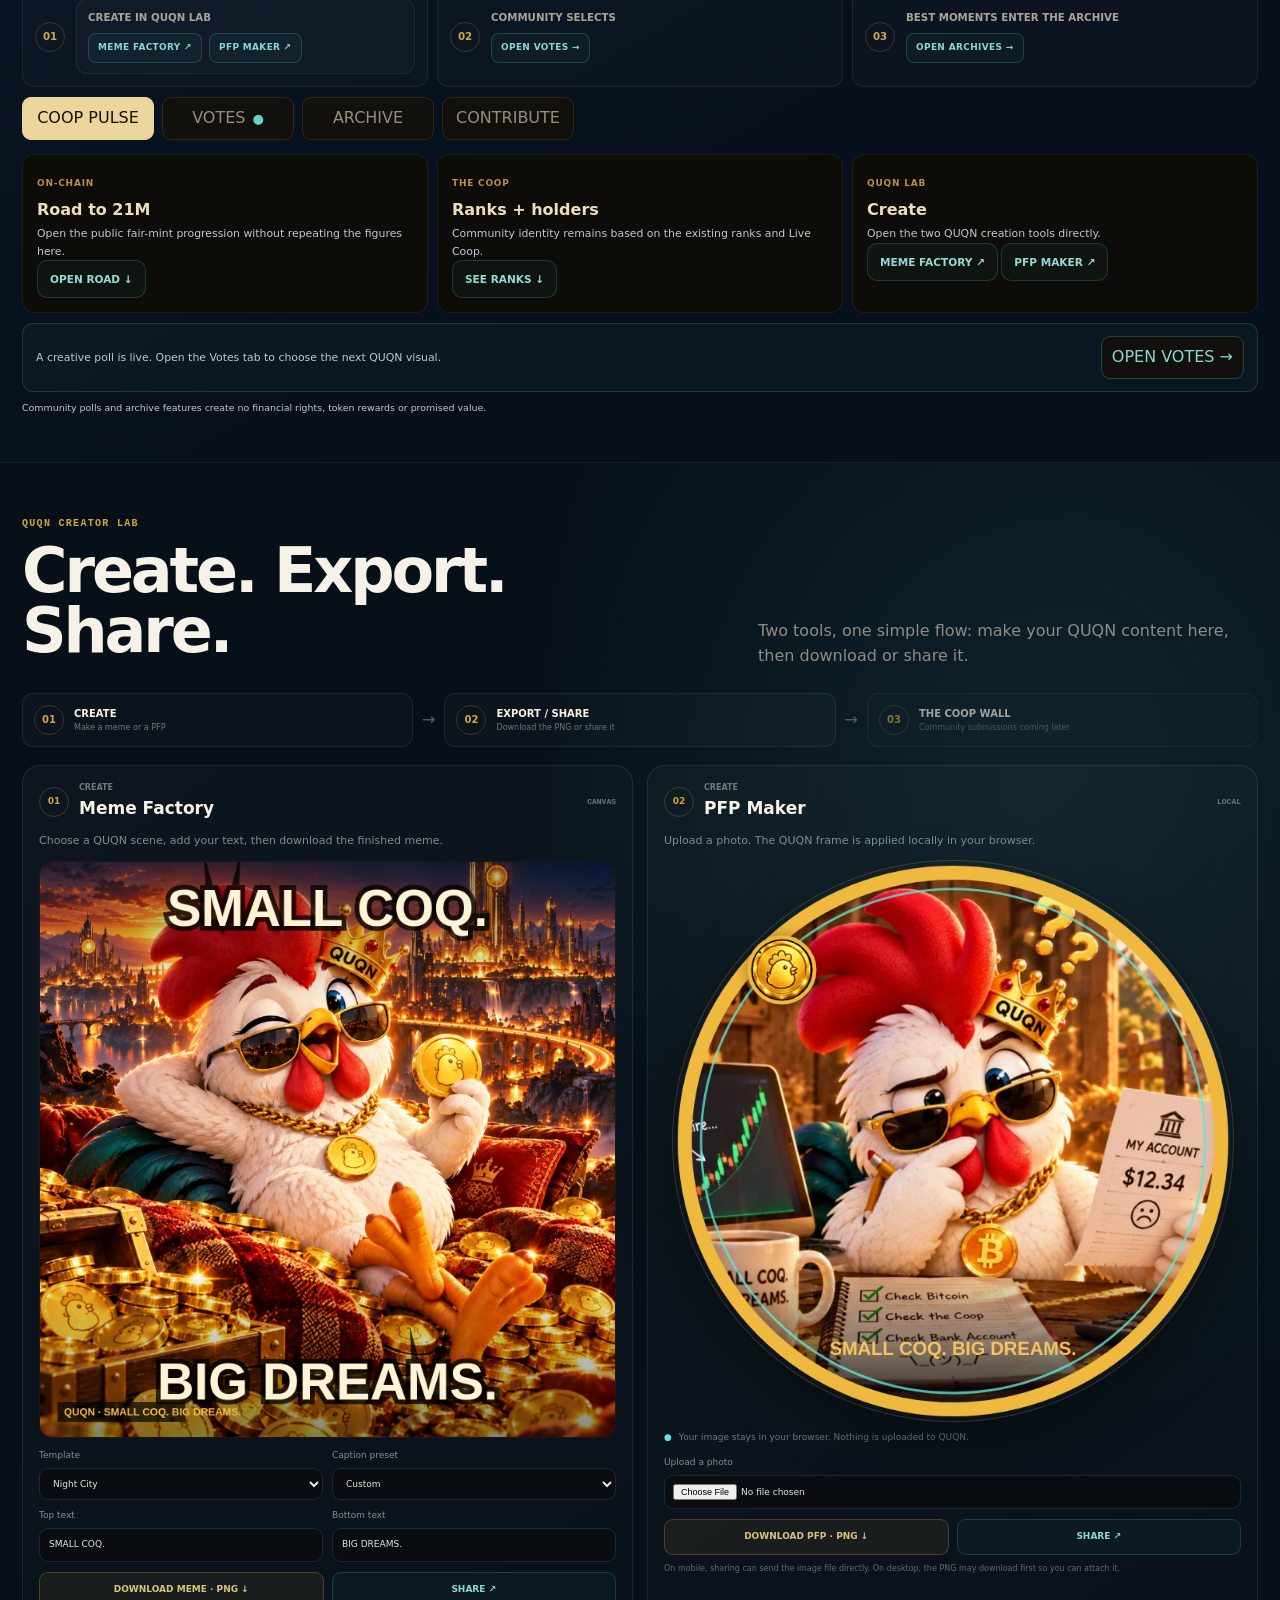
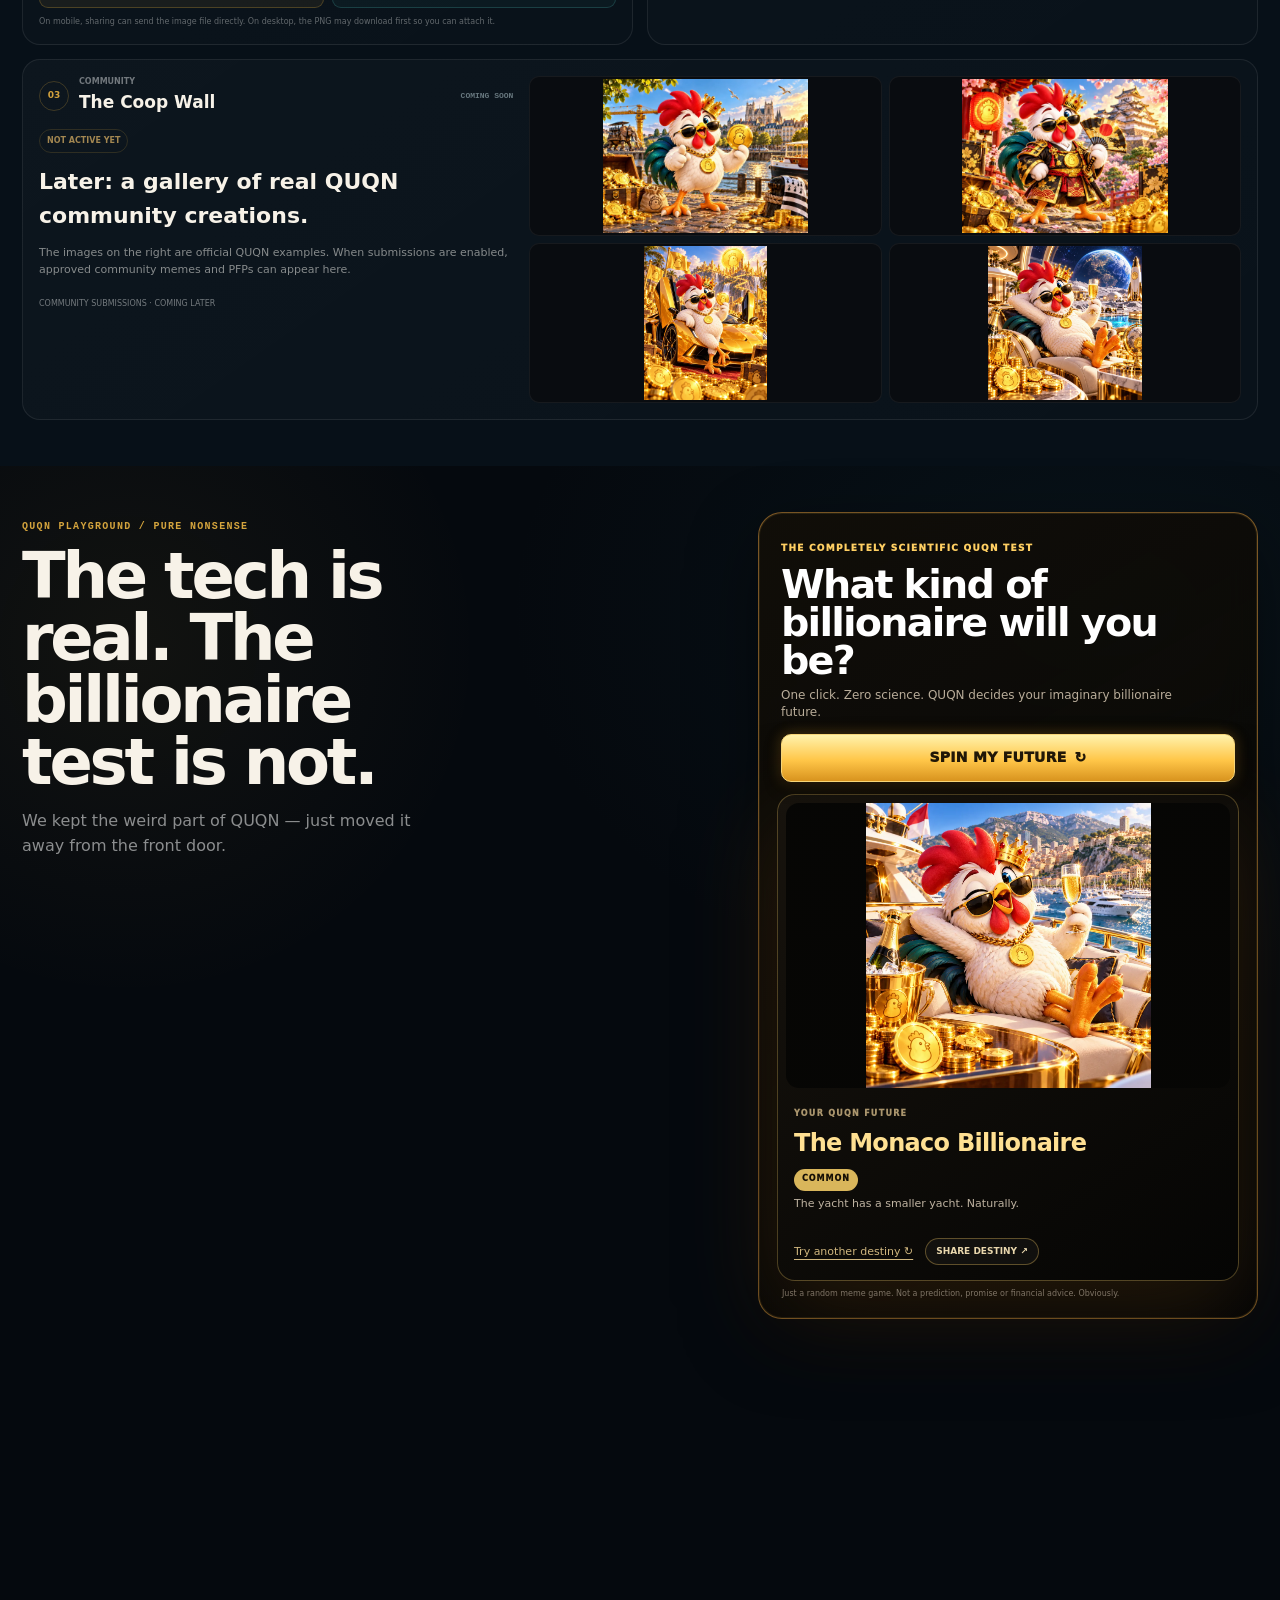
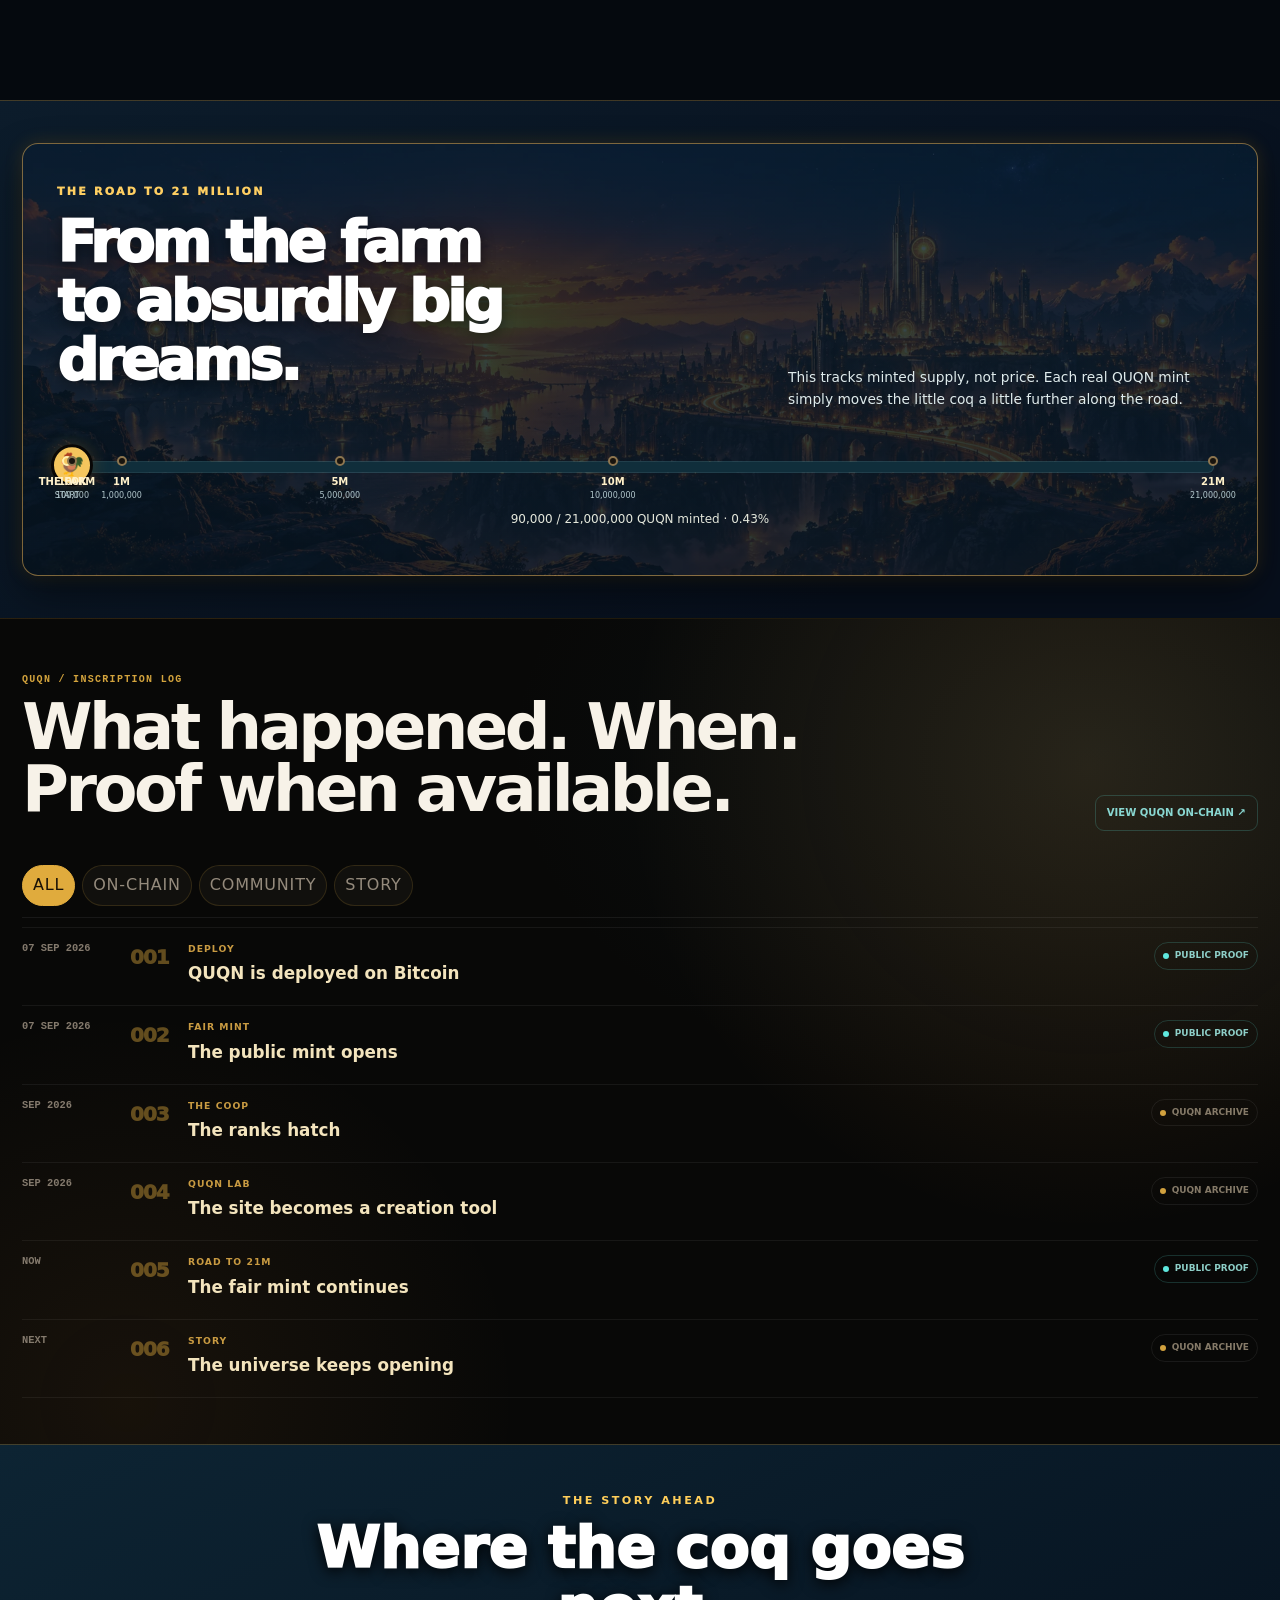
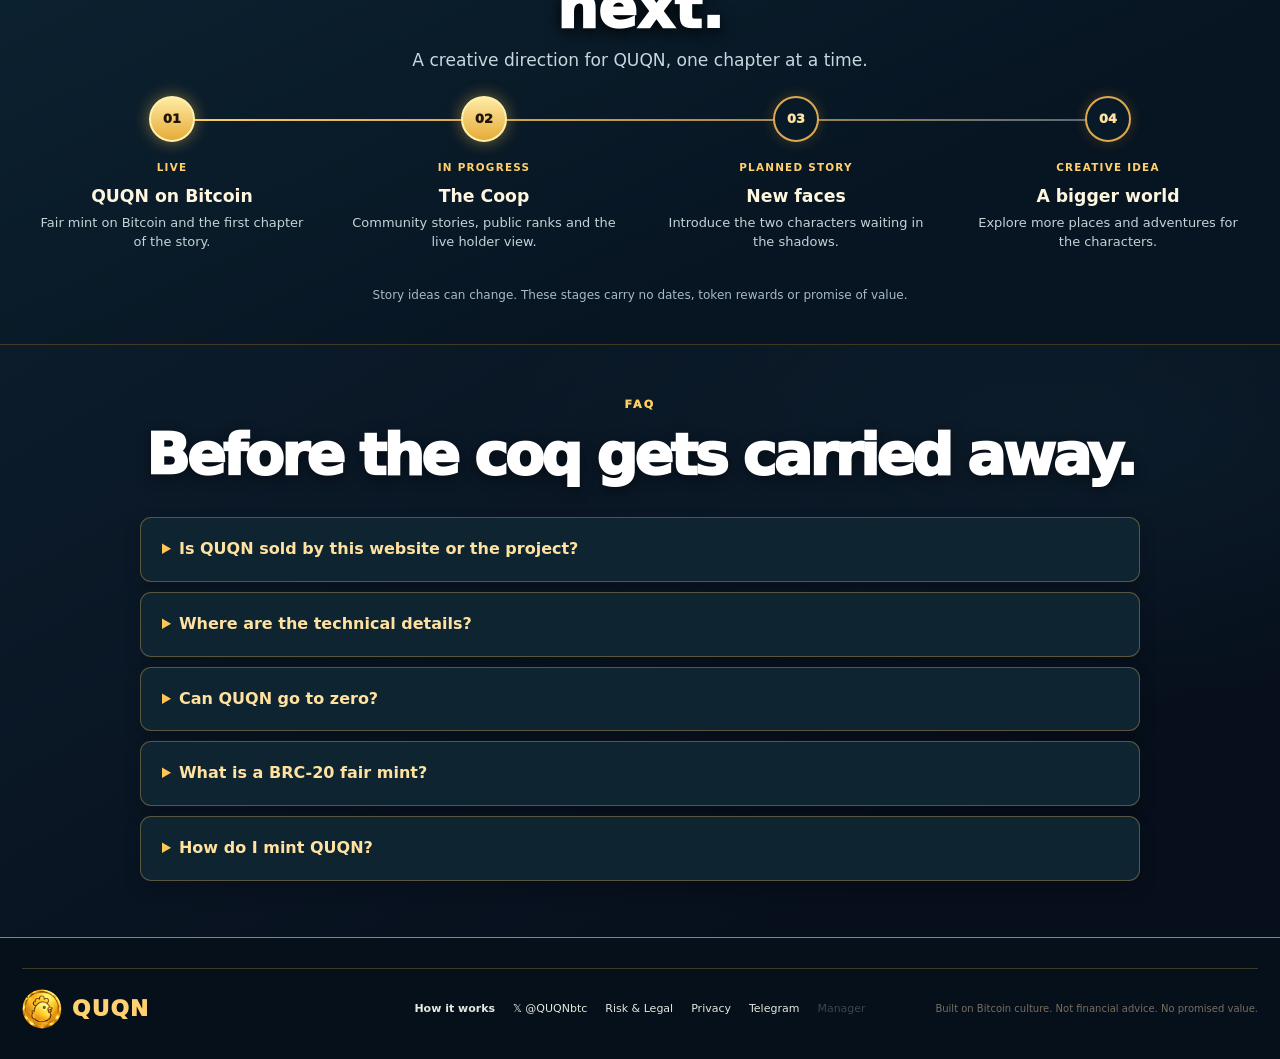
==== commit efcb100f: "Add files via upload" ====
--- a/index.html
+++ b/index.html
@@ -797,9 +797,7 @@
 .qfr-dossier-direct,.qfr-dossier-links{position:relative;z-index:6}
 
 /* Hero title FR accent safe */
-[lang="fr"] .tech-hero-copy h1{line-height:.90!important;letter-spacing:-.068em}
-[lang="fr"] .tech-hero-copy h1 em{display:block;padding-top:.06em}
-@media(max-width:650px){[lang="fr"] .tech-hero-copy h1{line-height:.92!important;font-size:clamp(54px,15vw,72px)!important}}
+}
 
 /* Header and cards logo cleanup */
 .tech-city-bottom img,.tech-data-brand img,.qfr-premium-cover-art img{background:transparent!important;box-shadow:none!important}
@@ -881,115 +879,68 @@
 }
 
 
-/* ===== V8.6.2 — fixed title zone, text auto-fits ===== */
+
+/* ===== V8.6.5 — single authoritative hero title layout ===== */
+.tech-hero-copy{
+  min-width:0!important;
+  overflow:hidden!important;
+}
 .hero-title-box{
-  width:100%;
-  max-width:100%;
-  height:290px;
-  min-width:0;
-  overflow:hidden;
-  display:flex;
-  align-items:flex-start;
-  justify-content:flex-start;
-  position:relative;
+  width:100%!important;
+  max-width:100%!important;
+  height:246px!important;
+  min-width:0!important;
+  margin:0 0 18px!important;
+  padding:0!important;
+  overflow:hidden!important;
+  display:block!important;
+  position:relative!important;
 }
 .hero-title-box #heroTitle{
+  display:block!important;
   width:100%!important;
   max-width:100%!important;
   margin:0!important;
   padding:0!important;
-  line-height:.96!important;
-  letter-spacing:-.05em!important;
-}
-.hero-title-box #heroTitle .hero-title-line{
-  display:block!important;
-  white-space:nowrap!important;
-  max-width:100%!important;
-  line-height:.99!important;
-}
-.hero-title-box #heroTitle em.hero-title-line{
-  padding-top:.05em!important;
-}
-@media (min-width:981px) and (max-width:1320px){
-  .hero-title-box{height:248px}
-}
-@media (min-width:651px) and (max-width:980px){
-  .hero-title-box{height:218px}
-}
-@media (max-width:650px){
-  .hero-title-box{height:180px}
-}
-
-/* Keep secret characters centered and fully contained in their cards. */
-.reference-character.unknown .secret-character-img{
-  width:100%!important;
-  height:100%!important;
-  object-fit:contain!important;
-  object-position:center bottom!important;
-  padding:10px 22px 0!important;
+  text-align:left!important;
   transform:none!important;
-}
-
-
-/* ===== V8.6.4 — fixed hero-title area ===== */
-.tech-hero-copy{min-width:0!important}
-
-.hero-title-box{
-  width:min(700px,92%)!important;
-  max-width:700px!important;
-  height:290px!important;
-  min-width:0!important;
-  overflow:hidden!important;
-  flex:none!important;
-  margin-right:40px!important;
-}
-
-.hero-title-box #heroTitle{
-  width:100%!important;
-  max-width:100%!important;
-  margin:0!important;
-  padding:0!important;
+  position:static!important;
   line-height:.98!important;
   letter-spacing:-.045em!important;
 }
-
 .hero-title-box #heroTitle .hero-title-line{
   display:block!important;
   width:max-content!important;
   max-width:none!important;
+  margin:0!important;
+  padding:0!important;
   white-space:nowrap!important;
   line-height:1!important;
 }
-
 .hero-title-box #heroTitle em.hero-title-line{
-  padding-top:.06em!important;
-}
-
-@media (min-width:981px) and (max-width:1320px){
-  .hero-title-box{
-    width:min(610px,88%)!important;
-    max-width:610px!important;
-    height:250px!important;
-    margin-right:36px!important;
-  }
-}
-
-@media (min-width:651px) and (max-width:980px){
-  .hero-title-box{
-    width:100%!important;
-    max-width:680px!important;
-    height:218px!important;
-    margin-right:0!important;
-  }
-}
-
-@media (max-width:650px){
-  .hero-title-box{
-    width:100%!important;
-    max-width:100%!important;
-    height:180px!important;
-    margin-right:0!important;
-  }
+  padding-top:.04em!important;
+}
+@media(max-width:980px){
+  .hero-title-box{height:215px!important;margin-bottom:14px!important}
+}
+@media(max-width:650px){
+  .hero-title-box{height:176px!important;margin-bottom:12px!important}
+}
+
+/* Secret characters remain hidden silhouettes, centered in their own cards. */
+.reference-character.unknown .reference-character-art{
+  overflow:hidden!important;
+}
+.reference-character.unknown .secret-character-img{
+  width:100%!important;
+  height:100%!important;
+  max-width:100%!important;
+  max-height:100%!important;
+  object-fit:contain!important;
+  object-position:center bottom!important;
+  padding:8px 22px 0!important;
+  transform:none!important;
+  opacity:.96!important;
 }
 
 </style>
@@ -1707,73 +1658,42 @@
 })();
 </script>
 
-  <!-- Cloudflare Web Analytics -->
+<!-- Cloudflare Web Analytics -->
   <script type="module" src="https://static.cloudflareinsights.com/beacon.min.js" data-cf-beacon='{"token": "b35c66ba3ab247f2be2e243dfdebaa23"}'></script>
   <!-- End Cloudflare Web Analytics -->
-</body></htm
 <script>
-/* V8.6.4 — fit any translated title inside the same fixed box. */
+/* V8.6.5 — one fitter for every translated hero title. */
 (() => {
-  let raf = 0;
-
+  let raf=0;
   function fitHeroTitle(){
     cancelAnimationFrame(raf);
-    raf = requestAnimationFrame(() => {
-      const box = document.querySelector('.hero-title-box');
-      const title = document.getElementById('heroTitle');
-      if(!box || !title) return;
-
-      const lines = [...title.querySelectorAll('.hero-title-line')];
-      if(!lines.length) return;
-
-      const vw = window.innerWidth;
-      let size = vw <= 650 ? 76 : (vw <= 980 ? 88 : 112);
-      const min = vw <= 650 ? 26 : 30;
-
-      title.style.fontSize = size + 'px';
-
-      const fits = () => {
-        const widthOk = lines.every(line => line.scrollWidth <= box.clientWidth - 4);
-        const heightOk = title.scrollHeight <= box.clientHeight - 4;
-        return widthOk && heightOk;
-      };
-
-      while(size > min && !fits()){
-        size -= 1;
-        title.style.fontSize = size + 'px';
+    raf=requestAnimationFrame(()=>{
+      const box=document.querySelector('.hero-title-box');
+      const title=document.getElementById('heroTitle');
+      if(!box||!title)return;
+      const lines=[...title.querySelectorAll('.hero-title-line')];
+      if(!lines.length)return;
+      const vw=window.innerWidth;
+      const max=vw<=650?76:(vw<=980?88:112);
+      const min=vw<=650?25:28;
+      let size=max;
+      const setSize=n=>title.style.setProperty('font-size',n+'px','important');
+      setSize(size);
+      const fits=()=>lines.every(line=>line.getBoundingClientRect().width<=box.clientWidth-2) && title.getBoundingClientRect().height<=box.clientHeight-2;
+      while(size>min&&!fits()){
+        size-=1;
+        setSize(size);
       }
     });
   }
-
-  if(document.readyState === 'loading'){
-    document.addEventListener('DOMContentLoaded', fitHeroTitle);
-  } else {
-    fitHeroTitle();
-  }
-
-  new MutationObserver(fitHeroTitle).observe(document.documentElement,{
-    attributes:true,
-    attributeFilter:['lang']
-  });
-
-  const title = document.getElementById('heroTitle');
-  if(title){
-    new MutationObserver(fitHeroTitle).observe(title,{
-      childList:true,
-      subtree:true,
-      characterData:true
-    });
-  }
-
-  document.addEventListener('click',e=>{
-    if(e.target.closest('[data-lang-choice]')){
-      setTimeout(fitHeroTitle,40);
-      setTimeout(fitHeroTitle,180);
-    }
-  },true);
-
+  const boot=()=>{fitHeroTitle();setTimeout(fitHeroTitle,80);setTimeout(fitHeroTitle,300)};
+  document.readyState==='loading'?document.addEventListener('DOMContentLoaded',boot):boot();
+  new MutationObserver(fitHeroTitle).observe(document.documentElement,{attributes:true,attributeFilter:['lang']});
+  const title=document.getElementById('heroTitle');
+  if(title)new MutationObserver(fitHeroTitle).observe(title,{childList:true,subtree:true,characterData:true});
+  document.addEventListener('click',e=>{if(e.target.closest('[data-lang-choice]')){setTimeout(fitHeroTitle,40);setTimeout(fitHeroTitle,180)}},true);
   window.addEventListener('resize',fitHeroTitle,{passive:true});
 })();
 </script>
-
-l>
+</body>
+</html>
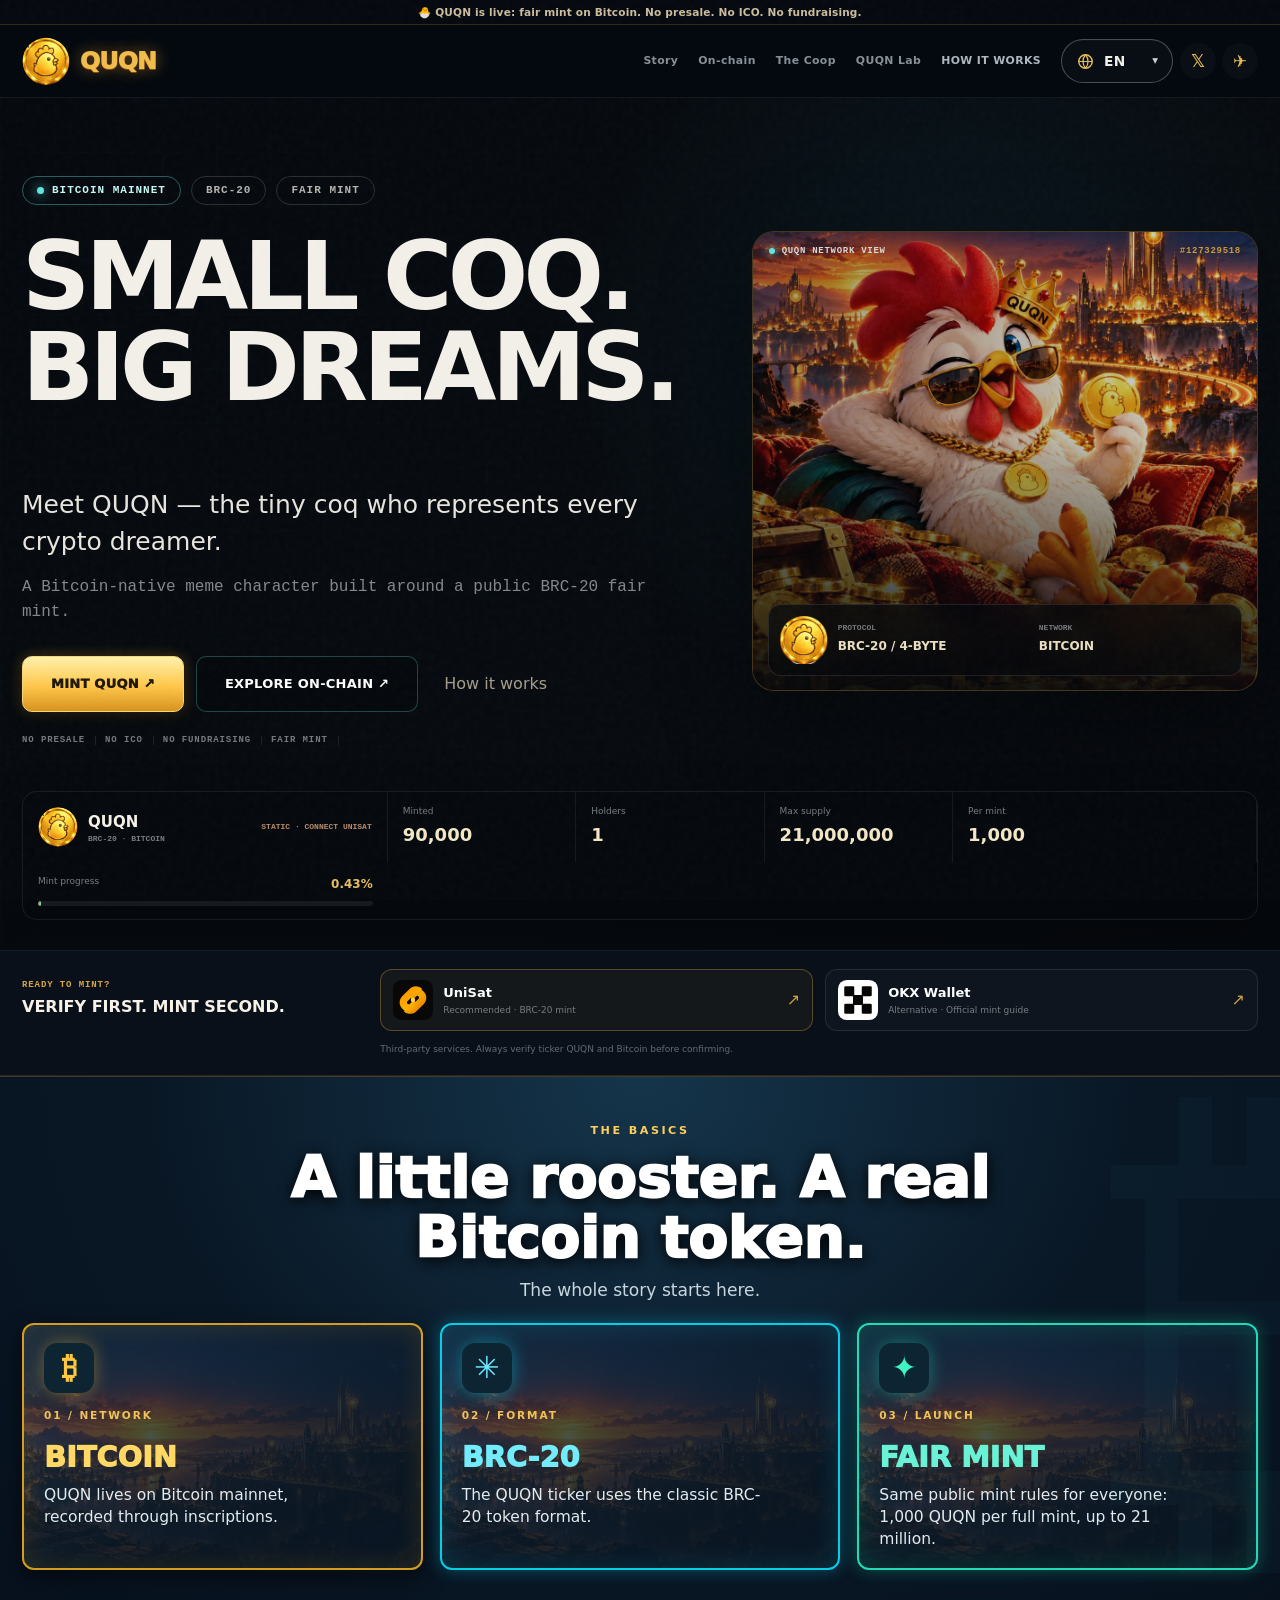
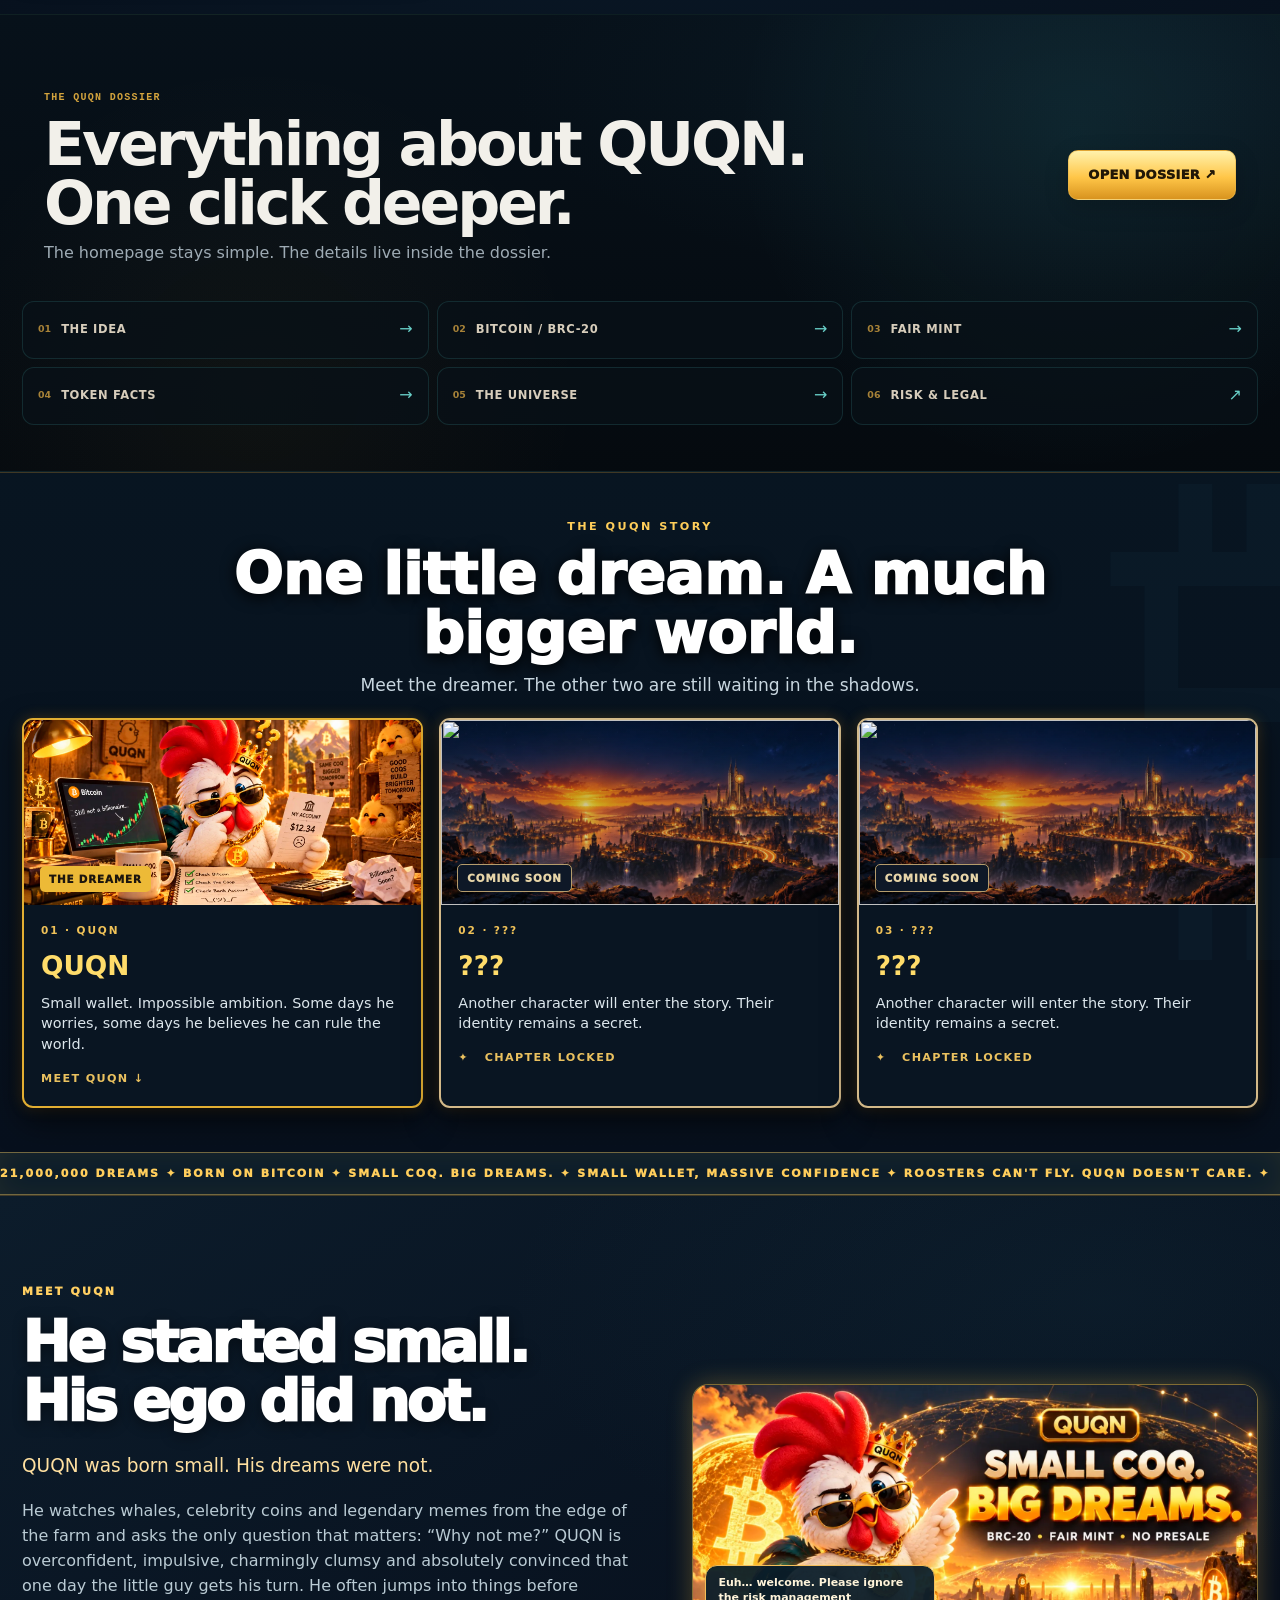
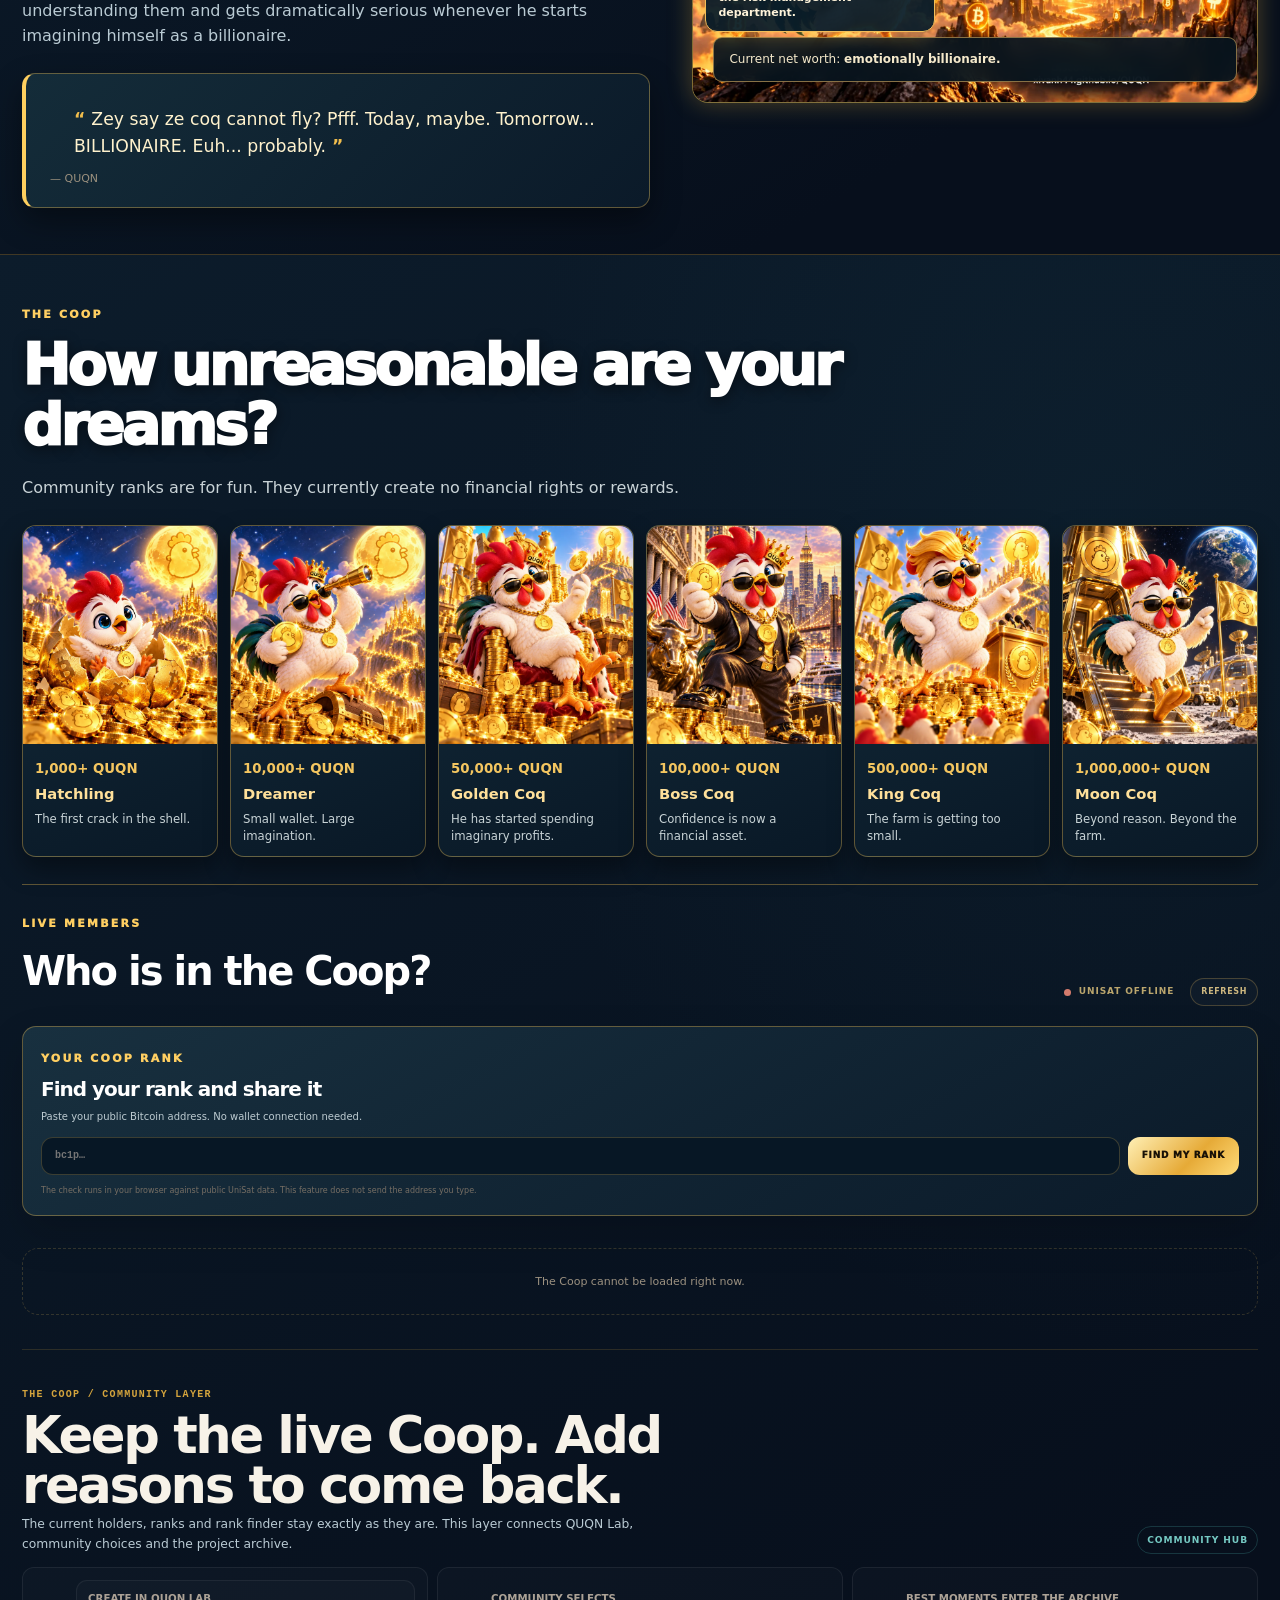
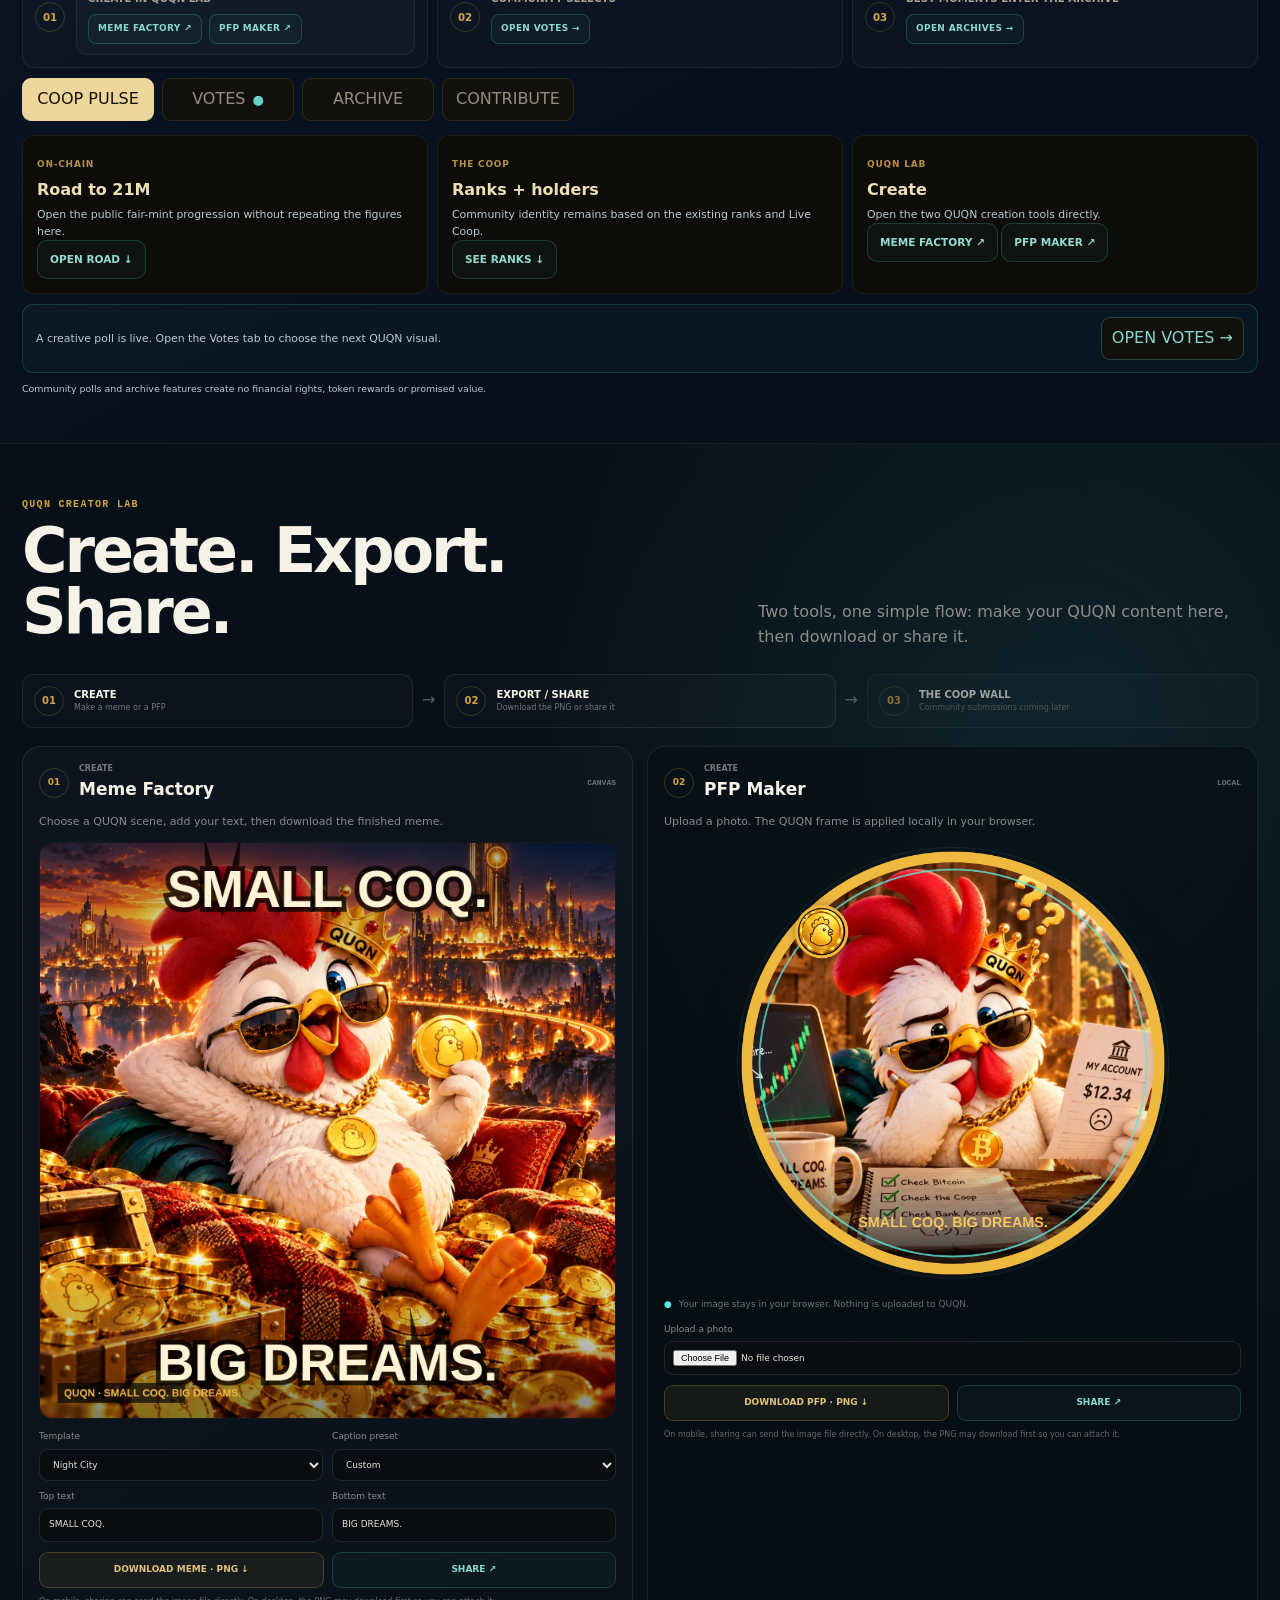
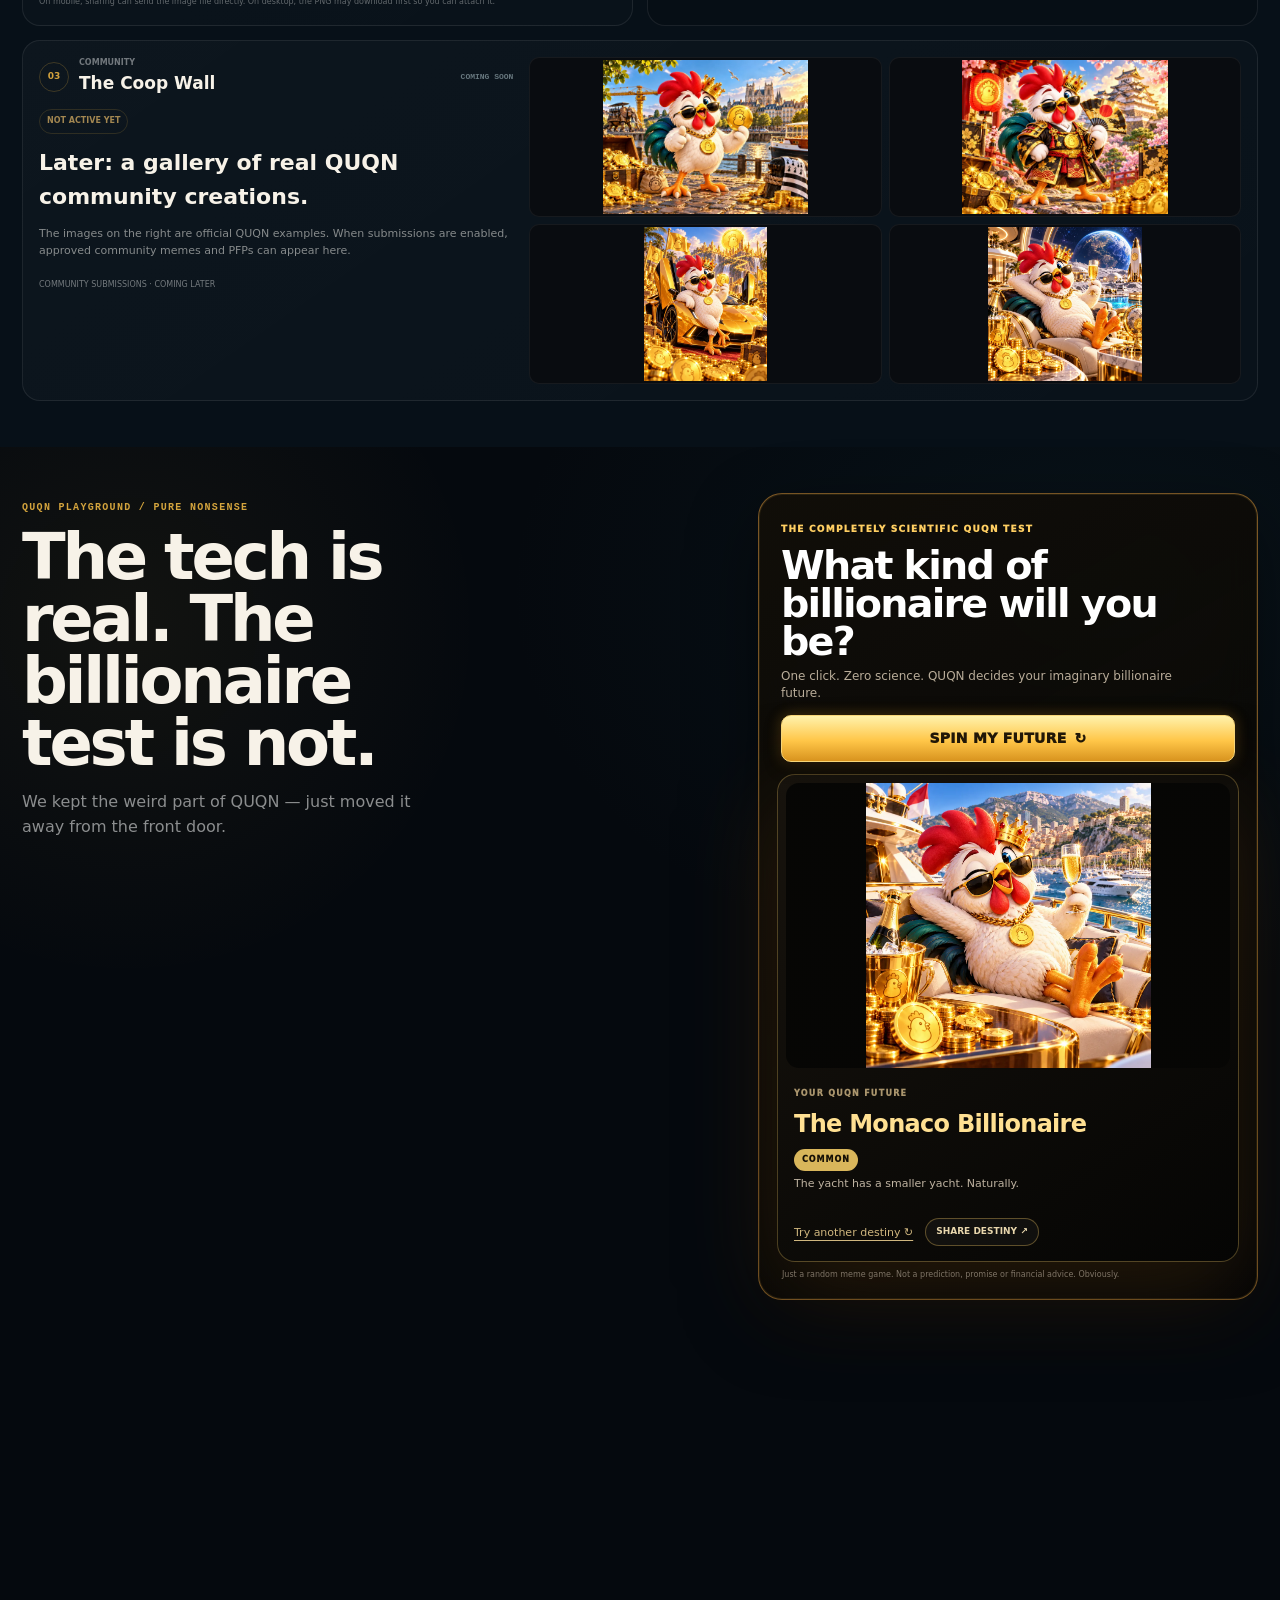
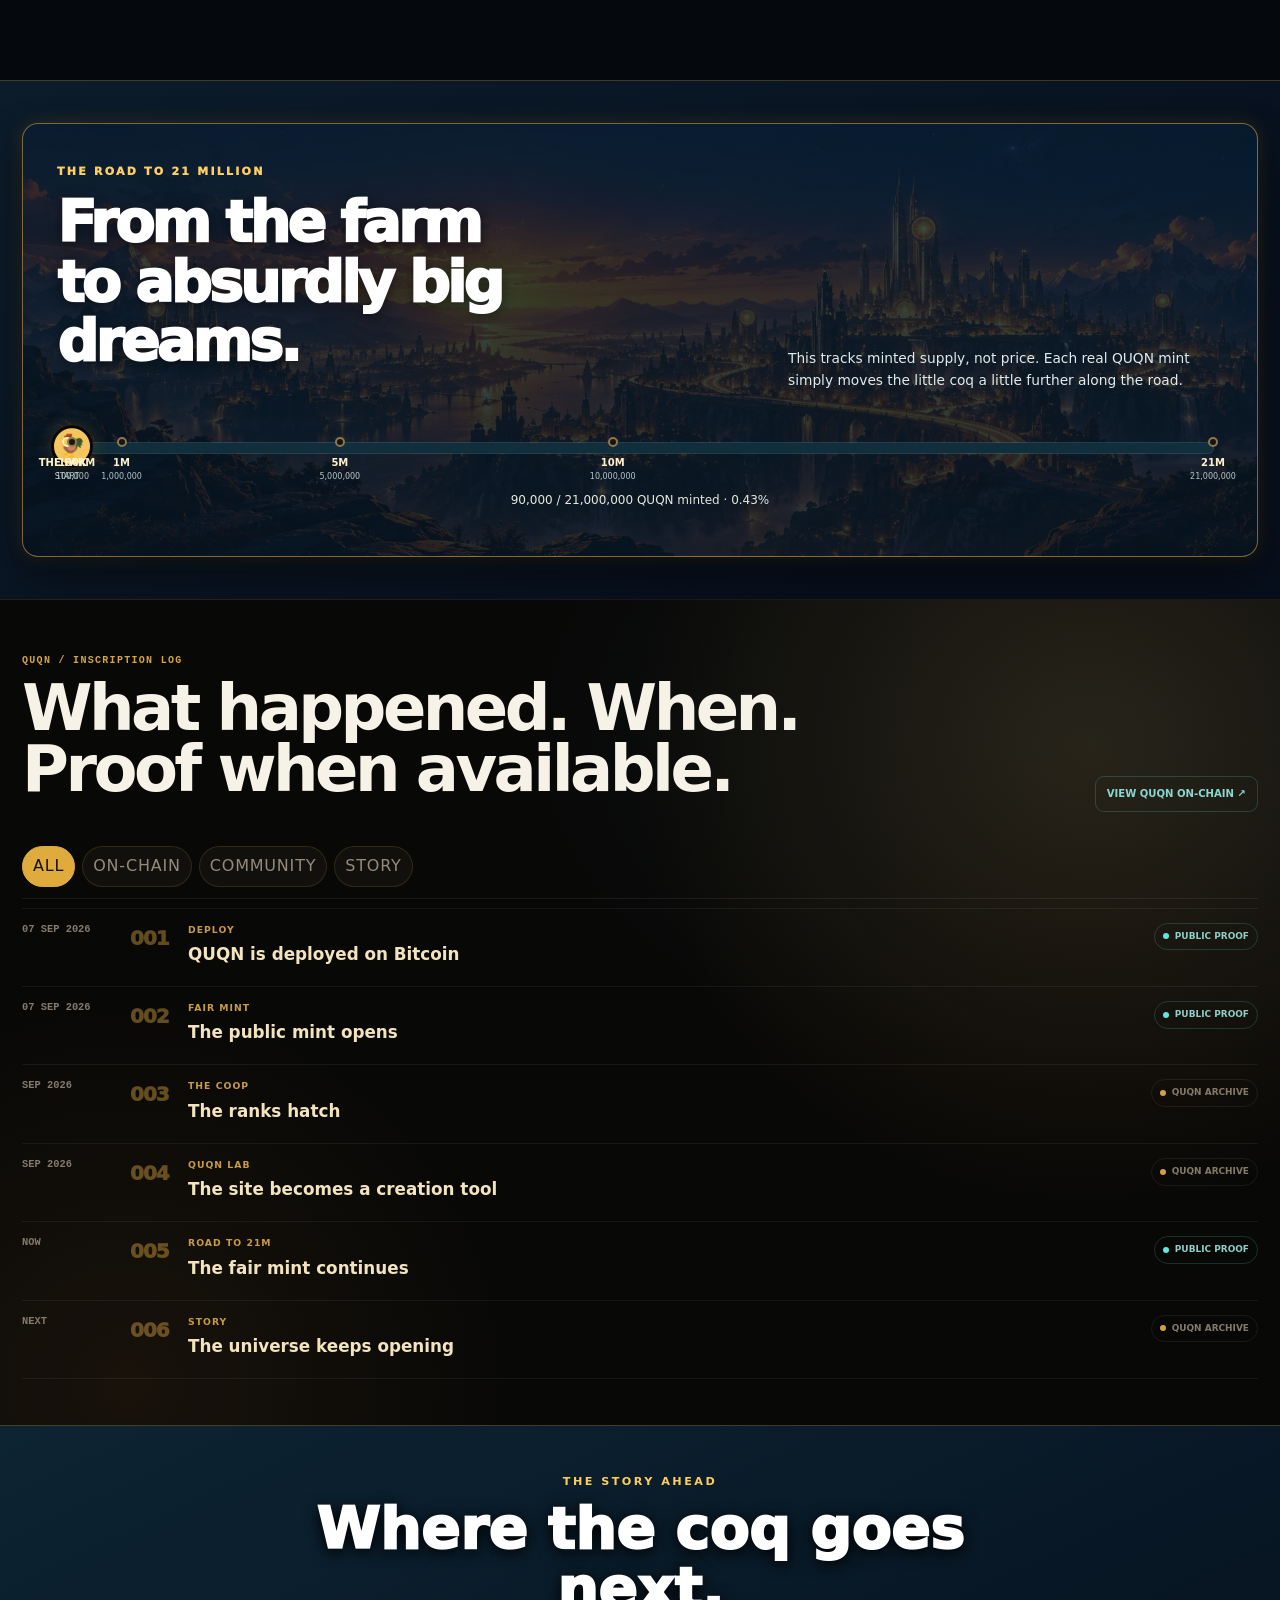
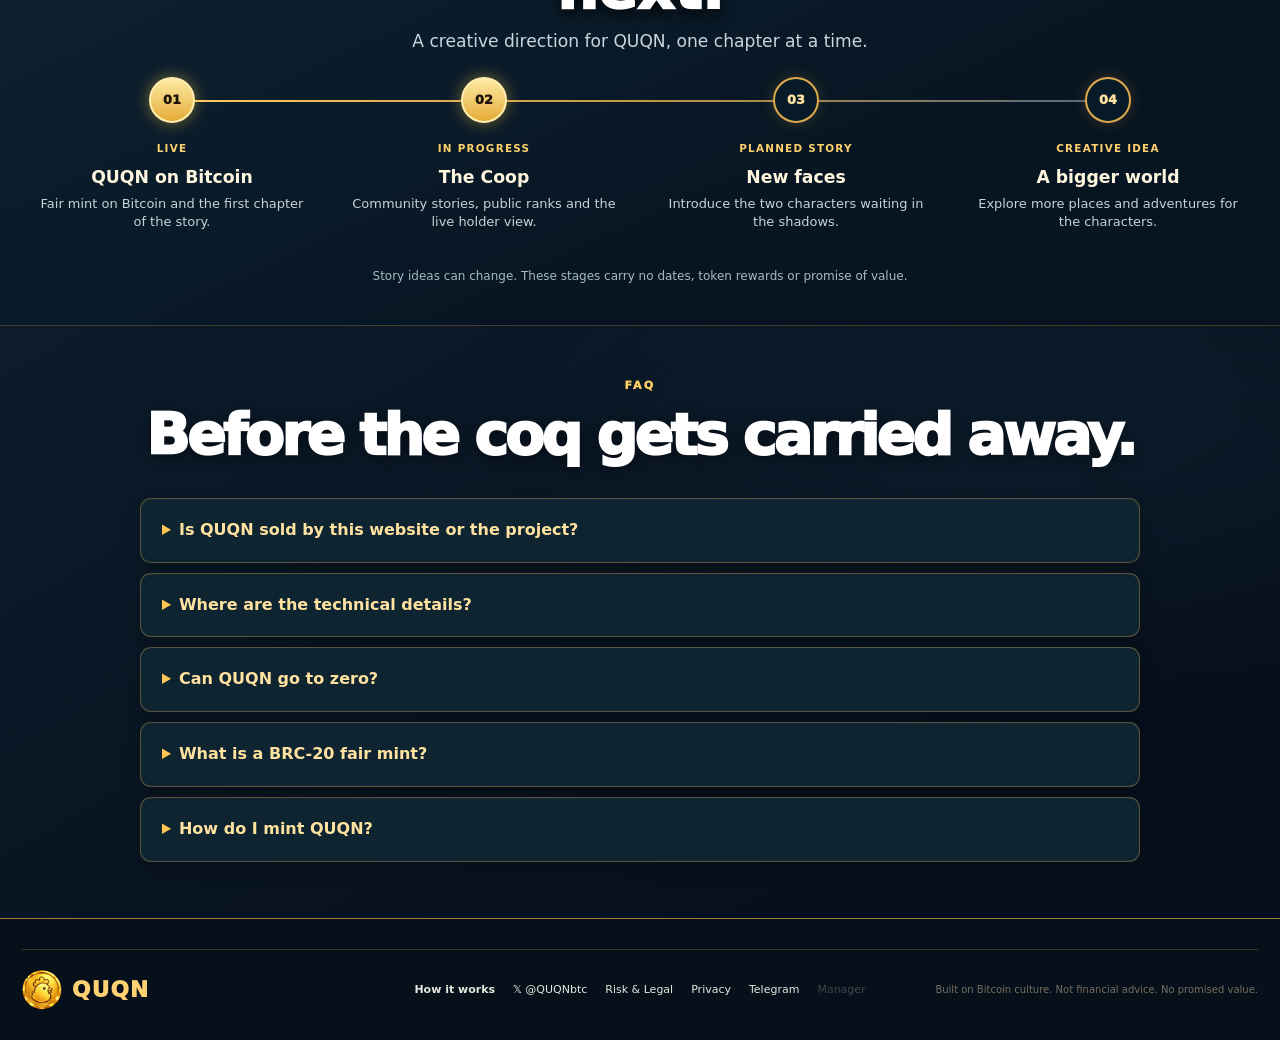
==== commit 5744d923: "NOUVEAU SITE" ====
--- a/index.html
+++ b/index.html
@@ -943,6 +943,342 @@
   opacity:.96!important;
 }
 
+
+/* ============================================================
+   PREVIEW REPAIR — current QUQN design preserved
+   Only fixes sizing/cropping conflicts from accumulated patches.
+   ============================================================ */
+
+/* HERO: same current two-column layout; title never invades image column. */
+.tech-hero-copy{min-width:0!important;overflow:visible!important}
+.hero-title-box{
+  width:100%!important;
+  max-width:100%!important;
+  height:238px!important;
+  margin:0 0 18px!important;
+  padding:0!important;
+  overflow:hidden!important;
+  display:block!important;
+}
+.hero-title-box #heroTitle{
+  width:100%!important;
+  max-width:100%!important;
+  margin:0!important;
+  padding:0!important;
+  transform:none!important;
+  position:static!important;
+  line-height:.96!important;
+  letter-spacing:-.05em!important;
+}
+.hero-title-box #heroTitle .hero-title-line{
+  display:block!important;
+  width:max-content!important;
+  max-width:none!important;
+  margin:0!important;
+  padding:0!important;
+  white-space:nowrap!important;
+  line-height:1!important;
+}
+.hero-title-box #heroTitle em.hero-title-line{padding-top:.05em!important}
+
+@media(max-width:980px){
+  .hero-title-box{height:210px!important}
+}
+@media(max-width:650px){
+  .hero-title-box{height:172px!important;margin-bottom:12px!important}
+}
+
+/* Secret characters: approved artwork fills only the existing image area. */
+.reference-character.unknown .reference-character-art{overflow:hidden!important}
+.reference-character.unknown .secret-character-img{
+  width:100%!important;
+  height:100%!important;
+  max-width:100%!important;
+  max-height:100%!important;
+  object-fit:cover!important;
+  object-position:center center!important;
+  padding:0!important;
+  transform:none!important;
+  opacity:1!important;
+  filter:none!important;
+}
+
+/* One final framing rule instead of conflicting scale/cover overrides. */
+.wall-grid img{
+  width:100%!important;
+  height:160px!important;
+  object-fit:contain!important;
+  object-position:center!important;
+  transform:none!important;
+  padding:2px!important;
+  background:#090c10!important;
+}
+.qfr-wall-card{
+  aspect-ratio:4/3!important;
+  background:#090c10!important;
+}
+.qfr-wall-card img{
+  width:100%!important;
+  height:100%!important;
+  object-fit:contain!important;
+  object-position:center!important;
+  transform:none!important;
+  background:#090c10!important;
+}
+@media(max-width:650px){
+  .wall-grid img{height:120px!important}
+  .qfr-wall-card{aspect-ratio:1/1!important}
+}
+
+
+/* ==========================================================
+   PREVIEW V2 — repair only, no redesign
+   ========================================================== */
+
+/* HEADER — lighter, closer to the compact language/social cluster reference. */
+.announcement{
+  min-height:24px!important;
+  padding:4px 16px!important;
+  background:rgba(6,10,15,.96)!important;
+  color:#cbbd9d!important;
+  border-bottom:1px solid rgba(232,181,71,.18)!important;
+  box-shadow:none!important;
+  font-size:.66rem!important;
+  letter-spacing:.015em!important;
+}
+.site-header{
+  background:rgba(5,10,16,.94)!important;
+  border-bottom:1px solid rgba(255,255,255,.065)!important;
+  box-shadow:none!important;
+  backdrop-filter:blur(16px)!important;
+}
+.site-header .nav{
+  min-height:60px!important;
+  padding-top:5px!important;
+  padding-bottom:5px!important;
+}
+.site-header .brand img{width:34px!important;height:34px!important}
+.site-header .brand span{font-size:1rem!important}
+.site-header .navlinks{gap:20px!important}
+.site-header .navlinks a,
+.site-header .navlinks button{
+  font-size:.68rem!important;
+  color:#aeb6be!important;
+  letter-spacing:.035em!important;
+}
+.site-header .navlinks a:hover,
+.site-header .navlinks button:hover{color:#f2eee6!important}
+.site-header .header-miner-static,
+.site-header #topUniscan{display:none!important}
+.site-header .navtools{gap:7px!important}
+.site-header .lang-btn{
+  height:36px!important;
+  min-height:36px!important;
+  padding:0 12px!important;
+  border-radius:999px!important;
+  border:1px solid rgba(255,255,255,.20)!important;
+  background:rgba(255,255,255,.025)!important;
+  box-shadow:none!important;
+}
+.site-header .lang-btn img{width:21px!important}
+.site-header .top-social{
+  width:36px!important;
+  height:36px!important;
+  min-width:36px!important;
+  border-radius:50%!important;
+  border:0!important;
+  background:rgba(255,255,255,.025)!important;
+  box-shadow:none!important;
+  color:#e7ba55!important;
+  font-size:1.05rem!important;
+}
+.site-header .top-social:hover{
+  background:rgba(255,255,255,.06)!important;
+  color:#fff1c7!important;
+}
+
+/* HERO — both lines use the same color. */
+#heroTitle,
+#heroTitle .hero-title-line,
+#heroTitle em.hero-title-line{
+  color:#f3f0e9!important;
+  -webkit-text-fill-color:#f3f0e9!important;
+  background:none!important;
+  text-shadow:none!important;
+}
+
+/* DOSSIER — same structure, darker tech palette, visitor-facing copy. */
+#quqn-dossier{
+  background:
+    radial-gradient(circle at 84% 26%,rgba(74,207,217,.085),transparent 30%),
+    radial-gradient(circle at 20% 82%,rgba(232,181,71,.045),transparent 30%),
+    linear-gradient(180deg,#07111a 0%,#050a0f 100%)!important;
+  border-top:1px solid rgba(95,231,221,.09)!important;
+  border-bottom:1px solid rgba(95,231,221,.08)!important;
+}
+#quqn-dossier .qfr-dossier-direct{
+  background:transparent!important;
+  border:0!important;
+  box-shadow:none!important;
+}
+#quqn-dossier .qfr-dossier-direct:before{display:none!important}
+#quqn-dossier .qfr-dossier-direct h2{color:#f2f0ea!important}
+#quqn-dossier .qfr-dossier-direct p{color:#9eabb4!important}
+#quqn-dossier .qfr-dossier-links button,
+#quqn-dossier .qfr-dossier-links a{
+  background:rgba(9,17,24,.72)!important;
+  border-color:rgba(95,231,221,.13)!important;
+  box-shadow:none!important;
+}
+#quqn-dossier .qfr-dossier-links button:hover,
+#quqn-dossier .qfr-dossier-links a:hover{
+  background:rgba(95,231,221,.045)!important;
+  border-color:rgba(95,231,221,.32)!important;
+}
+#qfrOpenDossier{
+  border:1px solid rgba(232,181,71,.55)!important;
+  box-shadow:0 8px 24px rgba(0,0,0,.18)!important;
+}
+
+/* ARCHIVE — keep crop style but move focus upward so QUQN's head stays visible. */
+.qfr-archive-grid-v8 .qfr-archive-item{
+  background-size:cover!important;
+  background-repeat:no-repeat!important;
+}
+.qfr-archive-grid-v8 .qfr-archive-item:nth-child(1){background-position:center 20%!important}
+.qfr-archive-grid-v8 .qfr-archive-item:nth-child(2){background-position:center 24%!important}
+.qfr-archive-grid-v8 .qfr-archive-item:nth-child(3),
+.qfr-archive-grid-v8 .qfr-archive-item:nth-child(4){background-position:center 18%!important}
+.qfr-archive-grid-v8 .qfr-archive-item:nth-child(5),
+.qfr-archive-grid-v8 .qfr-archive-item:nth-child(6){background-position:center 30%!important}
+
+/* PFP — less massive, cleaner, more like a real PFP. */
+.pfp-stage{
+  width:min(100%,430px)!important;
+  margin:18px auto 20px!important;
+}
+#pfpCanvas{
+  box-shadow:0 18px 42px rgba(0,0,0,.26),0 0 0 1px rgba(95,231,221,.10)!important;
+}
+.lab-pfp{
+  background:
+    radial-gradient(circle at 50% 38%,rgba(95,231,221,.045),transparent 42%),
+    rgba(8,15,21,.72)!important;
+}
+
+/* Direct Dossier modal on homepage. */
+.qfr-direct-modal{
+  width:min(760px,calc(100% - 28px));
+  max-height:86vh;
+  padding:0;
+  border:1px solid rgba(95,231,221,.22);
+  border-radius:18px;
+  background:#071018;
+  color:#f2f0ea;
+  box-shadow:0 42px 110px rgba(0,0,0,.72);
+}
+.qfr-direct-modal::backdrop{
+  background:rgba(1,5,9,.82);
+  backdrop-filter:blur(7px);
+}
+.qfr-direct-modal-shell{padding:22px 24px 24px}
+.qfr-direct-modal-top{
+  display:flex;align-items:center;justify-content:space-between;
+  gap:18px;padding-bottom:14px;margin-bottom:18px;
+  border-bottom:1px solid rgba(95,231,221,.10)
+}
+.qfr-direct-modal-top span{
+  color:#68d2cb;font-size:.62rem;font-weight:900;letter-spacing:.12em
+}
+.qfr-direct-modal-top button{
+  width:34px;height:34px;border-radius:50%;
+  border:1px solid rgba(232,181,71,.35);
+  background:transparent;color:#e9bd58;font-size:1.2rem;cursor:pointer
+}
+.qfr-direct-modal-body h2{
+  margin:0 0 12px;font-size:clamp(2rem,5vw,3.35rem);
+  line-height:.98;letter-spacing:-.045em
+}
+.qfr-direct-modal-body>p{
+  margin:0;color:#a5b0b7;font-size:.92rem;line-height:1.68
+}
+.qfr-direct-modal-actions{
+  display:flex;gap:9px;flex-wrap:wrap;margin-top:22px
+}
+.qfr-direct-modal-actions a{
+  display:inline-flex;align-items:center;min-height:40px;padding:0 14px;
+  border:1px solid rgba(232,181,71,.30);border-radius:10px;
+  color:#f0c65d;text-decoration:none;font-size:.69rem;font-weight:900
+}
+.qfr-direct-modal-actions a.secondary{
+  border-color:rgba(95,231,221,.22);color:#78d8d0
+}
+.qfr-direct-token-facts{
+  display:grid;grid-template-columns:repeat(3,1fr);gap:8px;margin-top:20px
+}
+.qfr-direct-token-facts span{
+  padding:11px;border:1px solid rgba(95,231,221,.11);
+  border-radius:10px;background:rgba(255,255,255,.018)
+}
+.qfr-direct-token-facts small{
+  display:block;color:#71808a;font-size:.53rem;font-weight:900;letter-spacing:.08em
+}
+.qfr-direct-token-facts strong{
+  display:block;margin-top:4px;color:#eee8dc;font-size:.82rem
+}
+@media(max-width:720px){
+  .site-header .navlinks{display:none!important}
+  .site-header .nav{min-height:56px!important}
+  .qfr-direct-modal-shell{padding:18px}
+  .qfr-direct-token-facts{grid-template-columns:1fr 1fr}
+}
+
+
+/* ==========================================================
+   PREVIEW V3 — requested refinements only
+   ========================================================== */
+.site-header .brand{gap:10px!important;flex-shrink:0!important}
+.site-header .brand img{
+  width:48px!important;height:48px!important;
+  filter:drop-shadow(0 4px 10px rgba(232,181,71,.16))!important
+}
+.site-header .brand span{
+  font-size:1.48rem!important;line-height:1!important;font-weight:950!important;
+  letter-spacing:-.035em!important;color:#f0bd4d!important
+}
+.site-header .nav{min-height:68px!important}
+
+.site-header .lang-btn{
+  min-width:112px!important;height:44px!important;min-height:44px!important;
+  padding:0 14px!important;gap:9px!important;border-radius:24px!important;
+  border:1px solid rgba(218,224,229,.30)!important;
+  background:rgba(12,17,23,.70)!important;color:#f2eee5!important;
+  box-shadow:inset 0 1px 0 rgba(255,255,255,.025)!important
+}
+.site-header .lang-btn > img{display:none!important}
+.site-header .lang-globe{
+  width:19px!important;height:19px!important;display:inline-flex!important;
+  align-items:center!important;justify-content:center!important;
+  color:#e3bd59!important;flex:0 0 auto!important
+}
+.site-header .lang-globe svg{display:block!important}
+.site-header #langLabel{
+  font-size:.86rem!important;font-weight:800!important;letter-spacing:.02em!important;
+  color:#f1eee8!important
+}
+.site-header .lang-caret{
+  margin-left:auto!important;color:#c9cdd1!important;font-size:.72rem!important
+}
+.site-header .lang-btn:hover{
+  border-color:rgba(232,181,71,.44)!important;background:rgba(18,23,29,.84)!important
+}
+@media(max-width:720px){
+  .site-header .brand img{width:42px!important;height:42px!important}
+  .site-header .brand span{font-size:1.28rem!important}
+  .site-header .nav{min-height:62px!important}
+  .site-header .lang-btn{min-width:100px!important;height:42px!important;min-height:42px!important}
+}
+
 </style>
 
 
@@ -964,7 +1300,12 @@
       <div class="navtools">
 <div class="lang-picker" id="langPicker">
   <button id="langBtn" class="chip lang-btn" type="button" aria-haspopup="listbox" aria-expanded="false">
-    <img id="langFlag" src="assets/flags/gb.svg" alt="">
+    <span class="lang-globe" aria-hidden="true">
+      <svg viewBox="0 0 24 24" width="19" height="19" fill="none">
+        <circle cx="12" cy="12" r="8.5" stroke="currentColor" stroke-width="1.8"/>
+        <path d="M3.8 12h16.4M12 3.5c2.15 2.4 3.2 5.22 3.2 8.5S14.15 18.1 12 20.5M12 3.5C9.85 5.9 8.8 8.72 8.8 12s1.05 6.1 3.2 8.5" stroke="currentColor" stroke-width="1.55" stroke-linecap="round"/>
+      </svg>
+    </span>
     <span id="langLabel">EN</span>
     <span class="lang-caret">▾</span>
   </button>
@@ -1069,17 +1410,17 @@
     <div class="qfr-dossier-direct">
       <div>
         <span class="tech-kicker qfr-i18n" data-qfr="dossierKicker">THE QUQN DOSSIER</span>
-        <h2 id="qfrDossierTitle" class="qfr-i18n" data-qfr="dossierTitle">Everything about QUQN. One click deeper.</h2>
-        <p class="qfr-i18n" data-qfr="dossierIntro">The homepage stays simple. The details live inside the dossier.</p>
+        <h2 id="qfrDossierTitle" class="qfr-i18n" data-qfr="dossierTitle">Understand QUQN.</h2>
+        <p class="qfr-i18n" data-qfr="dossierIntro">The idea, Bitcoin, fair mint, token facts and the QUQN universe — explained in a few clear points.</p>
       </div>
-      <a id="qfrOpenDossier" class="btn gold qfr-i18n" data-qfr="openDossier" href="dossier.html">OPEN DOSSIER ↗</a>
+      <button id="qfrOpenDossier" class="btn gold qfr-i18n" data-qfr="openDossier" type="button" data-dossier-key="idea">DISCOVER QUQN ↗</button>
     </div>
     <nav class="qfr-dossier-links" aria-label="QUQN dossier shortcuts">
-      <a href="dossier.html#idea"><span>01</span><strong class="qfr-i18n" data-qfr="dossierC1">THE IDEA</strong><em>→</em></a>
-      <a href="dossier.html#bitcoin"><span>02</span><strong class="qfr-i18n" data-qfr="dossierC2">BITCOIN / BRC-20</strong><em>→</em></a>
-      <a href="dossier.html#fair"><span>03</span><strong>FAIR MINT</strong><em>→</em></a>
-      <a href="dossier.html#token"><span>04</span><strong>TOKEN FACTS</strong><em>→</em></a>
-      <a href="dossier.html#universe"><span>05</span><strong class="qfr-i18n" data-qfr="dossierC3">THE UNIVERSE</strong><em>→</em></a>
+      <button type="button" data-dossier-key="idea"><span>01</span><strong class="qfr-i18n" data-qfr="dossierC1">THE IDEA</strong><em>→</em></button>
+      <button type="button" data-dossier-key="bitcoin"><span>02</span><strong class="qfr-i18n" data-qfr="dossierC2">BITCOIN / BRC-20</strong><em>→</em></button>
+      <button type="button" data-dossier-key="fair"><span>03</span><strong>FAIR MINT</strong><em>→</em></button>
+      <button type="button" data-dossier-key="token"><span>04</span><strong>TOKEN FACTS</strong><em>→</em></button>
+      <button type="button" data-dossier-key="universe"><span>05</span><strong class="qfr-i18n" data-qfr="dossierC3">THE UNIVERSE</strong><em>→</em></button>
       <a href="legal.html" target="_blank" rel="noopener"><span>06</span><strong>RISK &amp; LEGAL</strong><em>↗</em></a>
     </nav>
   </div>
@@ -1089,8 +1430,8 @@
   <div class="ref-section-heading"><span class="ref-eyebrow" data-ref="storyEyebrow">THE QUQN STORY</span><h2 data-ref="storyHeading">One little dream. A much bigger world.</h2><p data-ref="storyIntro">Meet the dreamer. The other two are still waiting in the shadows.</p></div>
   <div class="reference-character-grid">
     <article class="reference-character known"><div class="reference-character-art"><img src="assets/quqn-thinking.webp" alt="QUQN thinking about his future"><span class="character-badge" data-ref="quqnMood">THE DREAMER</span></div><div class="reference-character-copy"><small>01 · QUQN</small><h3>QUQN</h3><p data-ref="quqnBody">Small wallet. Impossible ambition. Some days he worries, some days he believes he can rule the world.</p><a href="#story" data-ref="meetQuqn">MEET QUQN ↓</a></div></article>
-    <article class="reference-character unknown"><div class="reference-character-art"><img class="secret-character-img secret-nbro" src="assets/secret-nbro.svg" alt="" aria-hidden="true"><span class="character-badge" data-ref="locked">COMING SOON</span></div><div class="reference-character-copy"><small>02 · ???</small><h3>???</h3><p data-ref="lockedBody">Another character will enter the story. Their identity remains a secret.</p><span class="locked-link">✦   CHAPTER LOCKED</span></div></article>
-    <article class="reference-character unknown"><div class="reference-character-art"><img class="secret-character-img secret-mrko" src="assets/secret-mrko.svg" alt="" aria-hidden="true"><span class="character-badge" data-ref="locked">COMING SOON</span></div><div class="reference-character-copy"><small>03 · ???</small><h3>???</h3><p data-ref="lockedBody">Another character will enter the story. Their identity remains a secret.</p><span class="locked-link">✦   CHAPTER LOCKED</span></div></article>
+    <article class="reference-character unknown"><div class="reference-character-art"><img class="secret-character-img secret-nbro" src="assets/secret-nbro-preview.webp" alt="" aria-hidden="true"><span class="character-badge" data-ref="locked">COMING SOON</span></div><div class="reference-character-copy"><small>02 · ???</small><h3>???</h3><p data-ref="lockedBody">Another character will enter the story. Their identity remains a secret.</p><span class="locked-link">✦   CHAPTER LOCKED</span></div></article>
+    <article class="reference-character unknown"><div class="reference-character-art"><img class="secret-character-img secret-mrko" src="assets/secret-mrko-preview.webp" alt="" aria-hidden="true"><span class="character-badge" data-ref="locked">COMING SOON</span></div><div class="reference-character-copy"><small>03 · ???</small><h3>???</h3><p data-ref="lockedBody">Another character will enter the story. Their identity remains a secret.</p><span class="locked-link">✦   CHAPTER LOCKED</span></div></article>
   </div>
 </div></section><section class="ticker"><div>21,000,000 DREAMS ✦ BORN ON BITCOIN ✦ SMALL COQ. BIG DREAMS. ✦ SMALL WALLET, MASSIVE CONFIDENCE ✦ ROOSTERS CAN'T FLY. QUQN DOESN'T CARE. ✦</div></section>
     <section id="story" class="section black">
@@ -1298,85 +1639,22 @@
     </div></section>
   </main>
 
-  <footer class="footer"><div class="shell footer-grid"><div class="brand"><img src="assets/quqn-token.png" alt="QUQN"><span>QUQN</span></div><div><button class="footer-guide" type="button" data-open-guide data-t="navGuide">How it works</button><a href="https://x.com/QUQNbtc" target="_blank" rel="noopener">𝕏 @QUQNbtc</a><a href="legal.html" data-t="riskLegal">Risk &amp; Legal</a><a href="legal.html#privacy" data-t="privacy">Privacy</a><a href="https://t.me/QUQNbtc" target="_blank" rel="noopener">Telegram</a><a href="manager.html" class="admin-link">Manager</a></div><p data-t="footerNote">Built on Bitcoin culture. Not financial advice. No promised value.</p></div></footer>
-
-
-
-
-<dialog id="qfrDossierModal" class="qfr-dossier-modal">
-  <div class="qfr-modal-shell">
-    <div class="qfr-modal-top">
-      <a class="brand" href="#top"><img src="assets/quqn-token.png" alt="QUQN"><span>QUQN DOSSIER</span></a>
-      <button id="qfrCloseDossier" class="guide-close" type="button" aria-label="Close">×</button>
+  
+<dialog id="qfrDirectDossierModal" class="qfr-direct-modal" aria-labelledby="qfrDirectModalTitle">
+  <div class="qfr-direct-modal-shell">
+    <div class="qfr-direct-modal-top">
+      <span id="qfrDirectModalKicker">QUQN / 01</span>
+      <button id="qfrDirectModalClose" type="button" aria-label="Close">×</button>
     </div>
-
-    <div class="qfr-premium-cover">
-      <div class="qfr-premium-cover-art"><img src="assets/quqn-token.png" alt="QUQN"></div>
-      <div class="qfr-premium-cover-copy">
-        <small>OFFICIAL REFERENCE · FILE 001</small>
-        <h2>QUQN,<br>WITHOUT THE NOISE.</h2>
-        <p>Story, Bitcoin facts, fair-mint model, token fingerprint and project boundaries — separated clearly so the homepage can stay simple.</p>
-      </div>
-    </div>
-
-    <div class="qfr-premium-body">
-      <nav class="qfr-premium-index" aria-label="Dossier index">
-        <a href="#qfr-dossier-idea"><b>01</b><span>THE IDEA</span></a>
-        <a href="#qfr-dossier-bitcoin"><b>02</b><span>BITCOIN / BRC-20</span></a>
-        <a href="#qfr-dossier-fair"><b>03</b><span>FAIR MINT</span></a>
-        <a href="#qfr-dossier-token"><b>04</b><span>TOKEN FACTS</span></a>
-        <a href="#qfr-dossier-universe"><b>05</b><span>UNIVERSE</span></a>
-        <a href="legal.html" target="_blank" rel="noopener"><b>06</b><span>RISK & LEGAL ↗</span></a>
-      </nav>
-
-      <div class="qfr-premium-chapters">
-        <section class="qfr-premium-chapter" id="qfr-dossier-idea">
-          <small>01 / THE IDEA</small>
-          <h3>Small Coq. Big Dreams.</h3>
-          <p>QUQN is a Bitcoin-native meme character: a tiny rooster with completely disproportionate ambition. The story is satire and community culture, not a promise that the token will become valuable.</p>
-          <div class="qfr-premium-links"><a href="#story">MEET QUQN ↓</a><a href="#chapters" class="gold">STORY CHAPTERS ↓</a></div>
-        </section>
-
-        <section class="qfr-premium-chapter" id="qfr-dossier-bitcoin">
-          <small>02 / BITCOIN / BRC-20</small>
-          <h3>Bitcoin is the home. BRC-20 is the format.</h3>
-          <p>QUQN is deployed on Bitcoin mainnet as a classic 4-byte BRC-20 ticker. The public website is informational: it does not custody funds, execute the mint or connect a wallet.</p>
-          <div class="qfr-premium-links"><a href="#how">THE BASICS ↓</a><a href="https://uniscan.cc/brc20/QUQN" target="_blank" rel="noopener">VERIFY ON-CHAIN ↗</a></div>
-        </section>
-
-        <section class="qfr-premium-chapter" id="qfr-dossier-fair">
-          <small>03 / FAIR MINT</small>
-          <h3>Same public rules. No primary sale by QUQN.</h3>
-          <p>The current model has no presale, no ICO, no fundraising, no primary token sale by the project and no creator mint fee. Bitcoin network fees and third-party service fees remain external to QUQN.</p>
-          <div class="qfr-premium-links"><a href="legal.html#mica" target="_blank" rel="noopener">LEGAL / MICA NOTE ↗</a><a href="#" data-open-guide class="gold">MINT GUIDE ↗</a></div>
-        </section>
-
-        <section class="qfr-premium-chapter" id="qfr-dossier-token">
-          <small>04 / TOKEN FACTS</small>
-          <h3>Public fingerprint.</h3>
-          <div class="qfr-fingerprint">
-            <div><small>TICKER</small><strong>QUQN</strong></div>
-            <div><small>NETWORK</small><strong>BITCOIN</strong></div>
-            <div><small>FORMAT</small><strong>BRC-20</strong></div>
-            <div><small>MAX SUPPLY</small><strong>21,000,000</strong></div>
-            <div><small>PER MINT</small><strong>1,000</strong></div>
-            <div><small>INSCRIPTION</small><strong>#127329518</strong></div>
-          </div>
-          <div class="qfr-premium-links"><a href="https://uniscan.cc/brc20/QUQN" target="_blank" rel="noopener">OPEN UNISCAN ↗</a><a href="#inscription-log" class="gold">OPEN LOG ↓</a></div>
-        </section>
-
-        <section class="qfr-premium-chapter" id="qfr-dossier-universe">
-          <small>05 / THE UNIVERSE</small>
-          <h3>QUQN is chapter one.</h3>
-          <p>Future characters can expand the world through different identities, places and dreams. The creative universe can grow without turning community features into financial rights or token promises.</p>
-          <div class="qfr-premium-links"><a href="#chapters">CHARACTERS ↓</a><a href="#storyRoadmap" class="gold">STORY AHEAD ↓</a></div>
-        </section>
-      </div>
-    </div>
-
-    <div class="qfr-premium-note">Experimental meme/community token. No promised price, liquidity, listing or return. Detailed legal disclosure remains on the dedicated Risk & Legal page.</div>
+    <div id="qfrDirectModalBody" class="qfr-direct-modal-body"></div>
   </div>
 </dialog>
+
+<footer class="footer"><div class="shell footer-grid"><div class="brand"><img src="assets/quqn-token.png" alt="QUQN"><span>QUQN</span></div><div><button class="footer-guide" type="button" data-open-guide data-t="navGuide">How it works</button><a href="https://x.com/QUQNbtc" target="_blank" rel="noopener">𝕏 @QUQNbtc</a><a href="legal.html" data-t="riskLegal">Risk &amp; Legal</a><a href="legal.html#privacy" data-t="privacy">Privacy</a><a href="https://t.me/QUQNbtc" target="_blank" rel="noopener">Telegram</a><a href="manager.html" class="admin-link">Manager</a></div><p data-t="footerNote">Built on Bitcoin culture. Not financial advice. No promised value.</p></div></footer>
+
+
+
+
 
 
 
@@ -1404,6 +1682,7 @@
   </dialog>
 
   <div id="lightbox" class="lightbox" aria-hidden="true"><button id="lightboxClose" aria-label="Close">×</button><img id="lightboxImg" alt=""><span id="lightboxTitle"></span></div>
+  <script>window.__QUQN_CONFIG__={"version":"3.0","ticker":"QUQN","network":"Bitcoin mainnet","protocol":"BRC-20","maxSupply":21000000,"mintLimit":1000,"fallbackMinted":90000,"fallbackHolders":1,"fallbackTransactions":91,"deployment":"2026-09-07 17:37:46","inscriptionNumber":127329518,"uniscanUrl":"https://uniscan.cc/brc20/QUQN","unisatMintUrl":"https://unisat.io/inscribe/brc20","apiBase":"https://quqn-api.marmet430.workers.dev","autoSync":true,"announcement":{"en":"🐣 QUQN is live: fair mint on Bitcoin. No presale. No ICO. No fundraising.","fr":"🐣 QUQN est lancé : fair mint sur Bitcoin. Pas de prévente, pas d’ICO, pas de levée de fonds.","th":"🐣 QUQN เปิดตัวแล้ว: fair mint บน Bitcoin ไม่มี presale ไม่มี ICO ไม่มีการระดมทุน","vi":"🐣 QUQN đã ra mắt: fair mint trên Bitcoin. Không presale, không ICO, không gây quỹ.","tr":"🐣 QUQN yayında: Bitcoin üzerinde fair mint. Presale yok. ICO yok. Fon toplama yok.","id":"🐣 QUQN sudah live: fair mint di Bitcoin. Tanpa presale, tanpa ICO, tanpa penggalangan dana.","hi":"🐣 QUQN लाइव है: Bitcoin पर fair mint. कोई presale नहीं, कोई ICO नहीं, कोई fundraising नहीं।"},"social":{"x":"","telegram":""},"heroImage":"assets/hero.webp","homeCopy":{"en":{"heroTitle":"SMALL COQ. BIG DREAMS.","heroSubtitle":"Meet QUQN — the tiny French coq who represents every crypto dreamer with a small wallet and completely unreasonable ambition.","storyLead":"QUQN was born small. His dreams were not.","storyBody":"He watches whales, celebrity coins and legendary memes from the edge of the farm and asks the only question that matters: ‘Why not me?’ QUQN is overconfident, impulsive, charmingly clumsy and absolutely convinced that one day the little guy gets his turn. He speaks English with a very strong French accent, often jumps into things before understanding them, and gets a suspiciously deep voice whenever he starts imagining himself as a billionaire.","voiceQuote":"Zey say ze coq cannot fly? Pfff. Today, maybe. Tomorrow... BILLIONAIRE. Euh... probably.","beginnerLead":"Never used a Bitcoin wallet? No problem. Follow the steps below slowly. You do not send money to QUQN, and QUQN will never ask for your recovery phrase.","beginnerQuote":"First time? Euh… perfect. We go slowly. Even ze coq managed it."},"fr":{"heroTitle":"PETIT COQ. GRANDS RÊVES.","heroSubtitle":"Voici QUQN — le petit coq français qui représente tous les rêveurs crypto au petit portefeuille et aux ambitions totalement déraisonnables.","storyLead":"QUQN est né petit. Pas ses rêves.","storyBody":"Il regarde les baleines, les tokens de célébrités et les memecoins devenus légendaires depuis le bord de la ferme et se pose une seule question : « Pourquoi pas moi ? » QUQN est trop sûr de lui, impulsif, maladroit mais attachant, et persuadé qu’un jour le petit investisseur aura son tour. Il parle anglais avec un très fort accent français, fonce parfois avant d’avoir compris, et prend soudain une voix grave dès qu’il s’imagine milliardaire.","voiceQuote":"Zey say ze coq cannot fly? Pfff. Today, maybe. Tomorrow... BILLIONAIRE. Euh... probably.","beginnerLead":"Vous n’avez jamais utilisé de wallet Bitcoin ? Pas de problème. Suivez tranquillement les étapes ci-dessous. Vous n’envoyez jamais d’argent à QUQN et QUQN ne vous demandera jamais votre phrase de récupération.","beginnerQuote":"Première fois ? Euh… parfait. On va doucement. Même ze coq a réussi."},"th":{"heroTitle":"PETIT COQ. GRANDS RÊVES.","heroSubtitle":"นี่คือ QUQN — เจ้าตัวเล็กชาวฝรั่งเศสที่เป็นตัวแทนของนักฝันคริปโตที่มี wallet เล็กและความทะเยอทะยานเกินเหตุ","storyLead":"QUQN เกิดมาตัวเล็ก แต่ความฝันไม่เล็ก","storyBody":"จากขอบฟาร์ม เขามอง whales, celebrity tokens และ memecoins ระดับตำนาน แล้วถามคำถามเดียวว่า “ทำไมจะเป็นฉันไม่ได้?” QUQN มั่นใจเกินไป ใจร้อน ซุ่มซ่ามแต่น่าเอ็นดู และเชื่อว่าสักวันคนตัวเล็กจะได้โอกาสของตัวเอง","voiceQuote":"Zey say ze coq cannot fly? Pfff. Today, maybe. Tomorrow... BILLIONAIRE. Euh... probably.","beginnerLead":"ไม่เคยใช้ Bitcoin wallet? ไม่เป็นไร ทำตามขั้นตอนช้า ๆ คุณไม่ต้องส่งเงินให้ QUQN และ QUQN จะไม่ขอ recovery phrase ของคุณ","beginnerQuote":"ครั้งแรกเหรอ? Euh… perfect. ค่อย ๆ ไป แม้แต่ ze coq ก็ทำได้"},"vi":{"heroTitle":"COQ NHỎ. GIẤC MƠ LỚN.","heroSubtitle":"Gặp QUQN — chú coq Pháp nhỏ đại diện cho mọi người mơ về crypto với ví nhỏ và tham vọng hoàn toàn phi lý.","storyLead":"QUQN sinh ra nhỏ bé. Giấc mơ thì không.","storyBody":"Từ rìa trang trại, cậu nhìn whales, token người nổi tiếng và những memecoin huyền thoại rồi hỏi: “Tại sao không phải mình?” QUQN quá tự tin, bốc đồng, vụng về đáng yêu và tin rằng một ngày nào đó người nhỏ bé cũng sẽ đến lượt.","voiceQuote":"Zey say ze coq cannot fly? Pfff. Today, maybe. Tomorrow... BILLIONAIRE. Euh... probably.","beginnerLead":"Chưa từng dùng ví Bitcoin? Không sao. Hãy đi từng bước. Bạn không gửi tiền cho QUQN và QUQN sẽ không bao giờ hỏi recovery phrase.","beginnerQuote":"Lần đầu à? Euh… perfect. Đi chậm thôi. Ngay cả ze coq cũng làm được."},"tr":{"heroTitle":"KÜÇÜK COQ. BÜYÜK HAYALLER.","heroSubtitle":"QUQN ile tanış — küçük cüzdanı ve tamamen mantıksız hırsları olan her kripto hayalperestini temsil eden küçük Fransız coq.","storyLead":"QUQN küçük doğdu. Hayalleri değildi.","storyBody":"Çiftliğin kenarından whales, ünlü tokenleri ve efsane memecoinleri izleyip tek bir soru soruyor: “Neden ben olmayayım?” QUQN aşırı özgüvenli, dürtüsel, sevimli biçimde sakar ve bir gün küçük oyuncunun da sırasının geleceğine inanıyor.","voiceQuote":"Zey say ze coq cannot fly? Pfff. Today, maybe. Tomorrow... BILLIONAIRE. Euh... probably.","beginnerLead":"Daha önce Bitcoin wallet kullanmadın mı? Sorun değil. Adım adım ilerle. QUQN’a para göndermezsin ve QUQN recovery phrase’ini asla istemez.","beginnerQuote":"İlk kez mi? Euh… perfect. Yavaş gidelim. Ze coq bile başardı."},"id":{"heroTitle":"COQ KECIL. MIMPI BESAR.","heroSubtitle":"Kenali QUQN — coq Prancis kecil yang mewakili setiap pemimpi crypto dengan wallet kecil dan ambisi yang benar-benar tidak masuk akal.","storyLead":"QUQN lahir kecil. Mimpinya tidak.","storyBody":"Dari tepi peternakan ia melihat whales, token selebritas, dan memecoin legendaris lalu bertanya: “Kenapa bukan aku?” QUQN terlalu percaya diri, impulsif, kikuk tapi menggemaskan, dan yakin suatu hari giliran si kecil akan tiba.","voiceQuote":"Zey say ze coq cannot fly? Pfff. Today, maybe. Tomorrow... BILLIONAIRE. Euh... probably.","beginnerLead":"Belum pernah memakai Bitcoin wallet? Tidak masalah. Ikuti langkah perlahan. Kamu tidak mengirim uang ke QUQN dan QUQN tidak akan pernah meminta recovery phrase.","beginnerQuote":"Pertama kali? Euh… perfect. Pelan-pelan. Bahkan ze coq bisa."},"hi":{"heroTitle":"छोटा COQ. बड़े सपने.","heroSubtitle":"QUQN से मिलिए — छोटा फ्रेंच coq जो छोटे wallet और पूरी तरह अव्यावहारिक महत्वाकांक्षा वाले हर crypto dreamer का प्रतिनिधित्व करता है।","storyLead":"QUQN छोटा पैदा हुआ। उसके सपने नहीं।","storyBody":"फार्म के किनारे से वह whales, celebrity tokens और legendary memecoins को देखता है और पूछता है: “मैं क्यों नहीं?” QUQN जरूरत से ज़्यादा आत्मविश्वासी, impulsive, प्यारे ढंग से clumsy और पूरी तरह यकीन रखता है कि एक दिन छोटे खिलाड़ी की भी बारी आएगी।","voiceQuote":"Zey say ze coq cannot fly? Pfff. Today, maybe. Tomorrow... BILLIONAIRE. Euh... probably.","beginnerLead":"Bitcoin wallet कभी इस्तेमाल नहीं किया? कोई बात नहीं। धीरे-धीरे steps follow करें। आप QUQN को पैसा नहीं भेजते और QUQN recovery phrase कभी नहीं मांगेगा।","beginnerQuote":"पहली बार? Euh… perfect. धीरे चलते हैं। Ze coq भी कर पाया।"}},"ranks":[{"threshold":1000,"name":"Hatchling","tag":"The first crack in the shell.","image":"assets/gallery/hatchling-quqn.webp"},{"threshold":10000,"name":"Dreamer","tag":"Small wallet. Large imagination.","image":"assets/gallery/le-coq-reveur-sous-la-lune-doree.webp"},{"threshold":50000,"name":"Golden Coq","tag":"He has started spending imaginary profits.","image":"assets/gallery/le-roi-coq-des-pieces-d-or.webp"},{"threshold":100000,"name":"Boss Coq","tag":"Confidence is now a financial asset.","image":"assets/gallery/le-roi-dore-de-wall-street.webp"},{"threshold":500000,"name":"King Coq","tag":"The farm is getting too small.","image":"assets/gallery/coq-roi-dans-un-royaume-dore.webp"},{"threshold":1000000,"name":"Moon Coq","tag":"Beyond reason. Beyond the farm.","image":"assets/gallery/le-debarquement-lunaire-dore-de-quqn.webp"}],"gallery":[{"src":"assets/gallery/le-roi-coq-et-la-supercar-doree.webp","title":"Wen Lambo?","category":"dreams","visible":true},{"src":"assets/gallery/coq-royal-dore-devale-les-pistes.webp","title":"Sun Valley Millionaire","category":"world","visible":true},{"src":"assets/gallery/coq-quqn-fete-paris-en-or.webp","title":"Paris, obviously","category":"world","visible":true},{"src":"assets/gallery/roi-coq-dore-sur-la-baie-d-halong.webp","title":"King of Hạ Long","category":"history","visible":true},{"src":"assets/gallery/le-roi-poulet-a-angkor-wat.webp","title":"Angkor King Coq","category":"history","visible":true},{"src":"assets/gallery/destiny-35-swiss-banker-coq.webp","title":"Swiss Banker Coq","category":"world","visible":true},{"src":"assets/gallery/le-roi-dore-de-wall-street.webp","title":"Wall Street Coq","category":"dreams","visible":true},{"src":"assets/gallery/coq-royal-sur-les-quais-de-nantes.webp","title":"Nantes Royalty","category":"world","visible":true},{"src":"assets/gallery/coq-royal-quqn-a-dubai.webp","title":"Dubai Mode","category":"dreams","visible":true},{"src":"assets/gallery/coq-royal-glissant-sur-la-glace-de-noel.webp","title":"Winter Coq","category":"seasons","visible":true},{"src":"assets/gallery/vacances-tropicales-dorees-de-quqn.webp","title":"Summer Coq","category":"seasons","visible":true},{"src":"assets/gallery/coq-royal-a-castle-cornet.webp","title":"Guernsey Coq","category":"world","visible":true},{"src":"assets/gallery/destiny-33-himeji-shogun.webp","title":"Himeji Shogun","category":"history","visible":true},{"src":"assets/gallery/rooster-royal-a-londres-sous-l-or.webp","title":"London Royal Coq","category":"world","visible":true},{"src":"assets/gallery/le-roi-coq-du-crypto-empire-europeen.webp","title":"Frankfurt Euro Coq","category":"dreams","visible":true},{"src":"assets/gallery/coq-quqn-dans-un-automne-dore.webp","title":"Autumn Coq","category":"seasons","visible":true},{"src":"assets/gallery/le-coq-quqn-au-jardin-dore.webp","title":"Spring Coq","category":"seasons","visible":true},{"src":"assets/gallery/poulet-royal-dans-un-yacht-spatial-dore.webp","title":"First Class to Space","category":"future","visible":true},{"src":"assets/gallery/le-debarquement-lunaire-dore-de-quqn.webp","title":"Moon Coq","category":"future","visible":true},{"src":"assets/gallery/coq-royal-en-jet-prive.webp","title":"Private Jet Logic","category":"dreams","visible":true},{"src":"assets/gallery/coq-royal-quqn-a-marrakech.webp","title":"Marrakech Coq","category":"world","visible":true},{"src":"assets/gallery/le-roi-coq-d-egypte-doree.webp","title":"Cairo Pharaoh Coq","category":"history","visible":true},{"src":"assets/gallery/coq-royal-quqn-face-au-coucher-de-soleil.webp","title":"Abidjan Sunset","category":"world","visible":true},{"src":"assets/gallery/le-coq-quqn-dans-la-ruee-doree.webp","title":"Gold Rush","category":"dreams","visible":true},{"src":"assets/gallery/coq-royal-dans-un-royaume-de-tresors-crypto.webp","title":"Crypto Treasure Kingdom","category":"dreams","visible":true},{"src":"assets/gallery/coq-roi-dans-un-royaume-dore.webp","title":"King of Imaginary Profits","category":"dreams","visible":true},{"src":"assets/gallery/le-coq-dore-quqn-roi-des-reves.webp","title":"Original Dreamer","category":"brand","visible":true}],"unisatWalletUrl":"https://unisat.io/download","unisatGuideUrl":"https://docs.unisat.io/products/unisat-inscribe/how-to-inscribe-on-unisat","unisatWalletGuideUrl":"https://docs.unisat.io/products/unisat-wallet/how-to-create-unisat-wallet"};</script>
   <script src="assets/js/app.js?v=20260927-v8-final" defer></script>
   <script src="assets/js/v6.js?v=20260927-v8-final" defer></script>
   <script src="assets/js/unisat-live.js" defer></script>
@@ -1411,10 +1690,13 @@
   <script src="assets/js/roadmap.js" defer></script>
   <script src="assets/js/tech-v2.js?v=20260927-v8-final" defer></script>
   <script src="assets/js/v8-i18n.js?v=20260927-v8-final" defer></script>
+  <script src="assets/js/preview-repair.js" defer></script>
+  <script src="assets/js/dossier-direct.js" defer></script>
+
 
 <script>
 (() => {
-  const T={"en": {"dossierKicker": "THE QUQN DOSSIER", "dossierTitle": "Understand QUQN in three minutes.", "dossierIntro": "Not another crypto whitepaper. A short official reference that separates the story, the on-chain facts and what QUQN does — and does not — promise.", "dossierC1": "THE IDEA", "dossierC2": "THE BITCOIN FACTS", "dossierC3": "THE UNIVERSE", "openDossier": "OPEN DOSSIER ↗", "dossierTime": "≈ 3 min read · shareable reference", "modalKicker": "OFFICIAL REFERENCE / VERSION 01", "modalTitle": "Small Coq. Big Dreams.<br>The facts behind the meme.", "modalIntro": "A simple reference for somebody discovering QUQN for the first time.", "risk": "QUQN is experimental. The dossier explains the project; it does not promise price, liquidity, listing or returns.", "logKicker": "QUQN / INSCRIPTION LOG", "logTitle": "The story leaves receipts.", "logIntro": "A living record of what actually happened: on-chain milestones, community chapters and creative releases. Facts first; mythology second.", "filterLabel": "FILTER LOG", "all": "ALL", "onchain": "ON-CHAIN", "community": "COMMUNITY", "story": "STORY", "coopKicker": "THE COOP / COMMUNITY LAYER", "coopTitle": "Keep the live Coop. Add reasons to come back.", "coopIntro": "The current holders, ranks and rank finder stay exactly as they are. This layer connects QUQN Lab, community choices and the project archive.", "pulse": "COOP PULSE", "votes": "VOTES", "archive": "ARCHIVE", "contribute": "CONTRIBUTE", "concept": "COMMUNITY HUB", "flow1": "CREATE IN QUQN LAB", "flow2": "COMMUNITY SELECTS", "flow3": "BEST MOMENTS ENTER THE ARCHIVE", "voteTitle": "Which QUQN scene should become an official visual next?", "v1": "QUQN loses his business plan at the airport", "v2": "QUQN buys a yacht far too early", "v3": "QUQN explains BRC-20 to his banker", "voteNote": "Preview vote stored only on this device. It is a community poll, not token governance.", "contributeTitle": "Create first. Submit later.", "contributeBody": "The Meme Factory and PFP Maker already exist. A future moderated submission flow could feed approved creations into The Coop Wall and Archive.", "labBtn": "CREATE IN QUQN LAB ↓", "coming": "COMMUNITY SUBMISSIONS · COMING LATER", "legal": "Community polls and archive features create no financial rights, token rewards or promised value."}, "fr": {"dossierKicker": "LE DOSSIER QUQN", "dossierTitle": "Comprendre QUQN en trois minutes.", "dossierIntro": "Pas un nouveau whitepaper crypto. Une référence officielle courte qui sépare l'histoire, les faits on-chain et ce que QUQN promet — ou ne promet pas.", "dossierC1": "L'IDÉE", "dossierC2": "LES FAITS BITCOIN", "dossierC3": "L'UNIVERS", "openDossier": "OUVRIR LE DOSSIER ↗", "dossierTime": "≈ 3 min de lecture · référence partageable", "modalKicker": "RÉFÉRENCE OFFICIELLE / VERSION 01", "modalTitle": "Petit Coq. Grands Rêves.<br>Les faits derrière le meme.", "modalIntro": "Une référence simple pour quelqu'un qui découvre QUQN.", "risk": "QUQN est expérimental. Le dossier explique le projet ; il ne promet ni prix, ni liquidité, ni cotation, ni rendement.", "logKicker": "QUQN / JOURNAL D'INSCRIPTION", "logTitle": "L'histoire laisse des preuves.", "logIntro": "Un registre vivant de ce qui s'est réellement passé : étapes on-chain, chapitres communautaires et créations. Les faits d'abord ; la mythologie ensuite.", "filterLabel": "FILTRER LE JOURNAL", "all": "TOUT", "onchain": "ON-CHAIN", "community": "COMMUNAUTÉ", "story": "HISTOIRE", "coopKicker": "THE COOP / COUCHE COMMUNAUTAIRE", "coopTitle": "On garde The Coop live. On donne des raisons de revenir.", "coopIntro": "Les détenteurs, rangs et la recherche de rang restent exactement comme aujourd'hui. Cette couche relie QUQN Lab, les choix de la communauté et les archives du projet.", "pulse": "ACTU COOP", "votes": "VOTES", "archive": "ARCHIVES", "contribute": "CONTRIBUER", "concept": "ESPACE COMMUNAUTAIRE", "flow1": "CRÉER DANS QUQN LAB", "flow2": "LA COMMUNAUTÉ CHOISIT", "flow3": "LES MEILLEURS MOMENTS ENTRENT AUX ARCHIVES", "voteTitle": "Quelle scène QUQN devrait devenir le prochain visuel officiel ?", "v1": "QUQN perd son business plan à l'aéroport", "v2": "QUQN achète un yacht beaucoup trop tôt", "v3": "QUQN explique le BRC-20 à son banquier", "voteNote": "Vote de preview stocké uniquement sur cet appareil. C'est un sondage communautaire, pas une gouvernance du token.", "contributeTitle": "Créer d'abord. Soumettre ensuite.", "contributeBody": "Meme Factory et PFP Maker existent déjà. Plus tard, un système de soumission modéré pourrait alimenter The Coop Wall et les archives avec les créations validées.", "labBtn": "CRÉER DANS QUQN LAB ↓", "coming": "SOUMISSIONS COMMUNAUTAIRES · À VENIR", "legal": "Les sondages et archives communautaires ne créent aucun droit financier, récompense en tokens ou valeur promise."}, "th": {"dossierKicker": "ข้อมูล QUQN", "dossierTitle": "เข้าใจ QUQN ในสามนาที", "dossierIntro": "ไม่ใช่ whitepaper อีกฉบับ แต่เป็นข้อมูลทางการสั้น ๆ ที่แยกเรื่องราว ข้อเท็จจริง on-chain และสิ่งที่ QUQN สัญญาหรือไม่สัญญาอย่างชัดเจน", "dossierC1": "แนวคิด", "dossierC2": "ข้อเท็จจริงบน BITCOIN", "dossierC3": "จักรวาล", "openDossier": "เปิดข้อมูล ↗", "dossierTime": "≈ อ่าน 3 นาที · แชร์ได้", "modalKicker": "ข้อมูลทางการ / VERSION 01", "modalTitle": "Small Coq. Big Dreams.<br>ข้อเท็จจริงเบื้องหลังมีม", "modalIntro": "ข้อมูลอ้างอิงง่าย ๆ สำหรับคนที่เพิ่งรู้จัก QUQN", "risk": "QUQN เป็นโปรเจกต์ทดลอง เอกสารนี้ไม่ได้รับประกันราคา สภาพคล่อง การลิสต์ หรือผลตอบแทน", "logKicker": "QUQN / บันทึก INSCRIPTION", "logTitle": "ทุกเรื่องราวมีหลักฐาน", "logIntro": "บันทึกสิ่งที่เกิดขึ้นจริง ทั้ง on-chain ชุมชน และงานสร้างสรรค์ ข้อเท็จจริงมาก่อน เรื่องเล่าตามมา", "filterLabel": "กรองบันทึก", "all": "ทั้งหมด", "onchain": "ON-CHAIN", "community": "ชุมชน", "story": "เรื่องราว", "coopKicker": "THE COOP / ชุมชน", "coopTitle": "เก็บ The Coop แบบ live และเพิ่มเหตุผลให้กลับมา", "coopIntro": "Holder, rank และตัวค้นหา rank ยังคงเดิม ส่วนใหม่นี้เชื่อม QUQN Lab การโหวต และคลังของโปรเจกต์", "pulse": "COOP PULSE", "votes": "โหวต", "archive": "คลัง", "contribute": "มีส่วนร่วม", "concept": "พื้นที่ชุมชน", "flow1": "สร้างใน QUQN LAB", "flow2": "ชุมชนเลือก", "flow3": "ช่วงเวลาที่ดีที่สุดเข้าสู่คลัง", "voteTitle": "ฉาก QUQN ไหนควรเป็นภาพทางการชิ้นต่อไป?", "v1": "QUQN ทำ business plan หายที่สนามบิน", "v2": "QUQN ซื้อเรือยอชต์เร็วเกินไป", "v3": "QUQN อธิบาย BRC-20 ให้ธนาคารฟัง", "voteNote": "โหวตตัวอย่างเก็บเฉพาะบนอุปกรณ์นี้ เป็นโพลชุมชน ไม่ใช่ token governance", "contributeTitle": "สร้างก่อน ส่งทีหลัง", "contributeBody": "Meme Factory และ PFP Maker มีอยู่แล้ว ในอนาคตสามารถเพิ่มระบบส่งผลงานแบบมีการกลั่นกรองเข้าสู่ The Coop Wall และ Archive", "labBtn": "สร้างใน QUQN LAB ↓", "coming": "การส่งผลงานจากชุมชน · เร็ว ๆ นี้", "legal": "โพลและคลังชุมชนไม่สร้างสิทธิทางการเงิน รางวัลโทเคน หรือมูลค่าที่รับประกัน"}, "vi": {"dossierKicker": "HỒ SƠ QUQN", "dossierTitle": "Hiểu QUQN trong ba phút.", "dossierIntro": "Không phải thêm một whitepaper crypto. Đây là tài liệu chính thức ngắn, tách rõ câu chuyện, dữ liệu on-chain và những gì QUQN có — hoặc không — cam kết.", "dossierC1": "Ý TƯỞNG", "dossierC2": "SỰ THẬT TRÊN BITCOIN", "dossierC3": "VŨ TRỤ", "openDossier": "MỞ HỒ SƠ ↗", "dossierTime": "≈ đọc 3 phút · dễ chia sẻ", "modalKicker": "TÀI LIỆU CHÍNH THỨC / VERSION 01", "modalTitle": "Small Coq. Big Dreams.<br>Sự thật phía sau meme.", "modalIntro": "Tài liệu đơn giản cho người mới khám phá QUQN.", "risk": "QUQN là dự án thử nghiệm. Hồ sơ không hứa hẹn giá, thanh khoản, niêm yết hay lợi nhuận.", "logKicker": "QUQN / NHẬT KÝ INSCRIPTION", "logTitle": "Câu chuyện để lại bằng chứng.", "logIntro": "Một nhật ký sống về những gì thực sự xảy ra: on-chain, cộng đồng và sáng tạo. Sự thật trước; huyền thoại sau.", "filterLabel": "LỌC NHẬT KÝ", "all": "TẤT CẢ", "onchain": "ON-CHAIN", "community": "CỘNG ĐỒNG", "story": "CÂU CHUYỆN", "coopKicker": "THE COOP / CỘNG ĐỒNG", "coopTitle": "Giữ The Coop live. Thêm lý do để quay lại.", "coopIntro": "Holder, rank và công cụ tìm rank giữ nguyên. Lớp mới kết nối QUQN Lab, lựa chọn cộng đồng và kho lưu trữ dự án.", "pulse": "COOP PULSE", "votes": "BÌNH CHỌN", "archive": "LƯU TRỮ", "contribute": "ĐÓNG GÓP", "concept": "KHÔNG GIAN CỘNG ĐỒNG", "flow1": "TẠO TRONG QUQN LAB", "flow2": "CỘNG ĐỒNG CHỌN", "flow3": "KHOẢNH KHẮC TỐT NHẤT VÀO LƯU TRỮ", "voteTitle": "Cảnh QUQN nào nên trở thành hình ảnh chính thức tiếp theo?", "v1": "QUQN làm mất business plan ở sân bay", "v2": "QUQN mua du thuyền quá sớm", "v3": "QUQN giải thích BRC-20 cho nhân viên ngân hàng", "voteNote": "Phiếu preview chỉ lưu trên thiết bị này. Đây là khảo sát cộng đồng, không phải quản trị token.", "contributeTitle": "Tạo trước. Gửi sau.", "contributeBody": "Meme Factory và PFP Maker đã có sẵn. Sau này có thể thêm luồng gửi bài có kiểm duyệt vào The Coop Wall và Archive.", "labBtn": "TẠO TRONG QUQN LAB ↓", "coming": "GỬI BÀI CỘNG ĐỒNG · SẮP RA MẮT", "legal": "Bình chọn và lưu trữ cộng đồng không tạo quyền tài chính, phần thưởng token hay giá trị cam kết."}, "tr": {"dossierKicker": "QUQN DOSYASI", "dossierTitle": "QUQN'ı üç dakikada anla.", "dossierIntro": "Bir başka kripto whitepaper'ı değil. Hikâyeyi, on-chain gerçekleri ve QUQN'ın ne vaat edip etmediğini ayıran kısa resmî referans.", "dossierC1": "FİKİR", "dossierC2": "BITCOIN GERÇEKLERİ", "dossierC3": "EVREN", "openDossier": "DOSYAYI AÇ ↗", "dossierTime": "≈ 3 dk okuma · paylaşılabilir", "modalKicker": "RESMÎ REFERANS / VERSION 01", "modalTitle": "Small Coq. Big Dreams.<br>Meme'in arkasındaki gerçekler.", "modalIntro": "QUQN'ı ilk kez keşfedenler için basit bir referans.", "risk": "QUQN deneyseldir. Dosya fiyat, likidite, listeleme veya getiri vaat etmez.", "logKicker": "QUQN / INSCRIPTION GÜNLÜĞÜ", "logTitle": "Hikâye iz bırakır.", "logIntro": "Gerçekte olanların yaşayan kaydı: on-chain dönüm noktaları, topluluk bölümleri ve yaratıcı işler. Önce gerçekler; sonra mitoloji.", "filterLabel": "GÜNLÜĞÜ FİLTRELE", "all": "TÜMÜ", "onchain": "ON-CHAIN", "community": "TOPLULUK", "story": "HİKÂYE", "coopKicker": "THE COOP / TOPLULUK", "coopTitle": "Canlı The Coop kalsın. Geri dönmek için nedenler ekleyelim.", "coopIntro": "Holder'lar, rank'ler ve rank bulucu aynen kalır. Yeni katman QUQN Lab, topluluk seçimleri ve proje arşivini birbirine bağlar.", "pulse": "COOP PULSE", "votes": "OY", "archive": "ARŞİV", "contribute": "KATIL", "concept": "TOPLULUK ALANI", "flow1": "QUQN LAB'DE ÜRET", "flow2": "TOPLULUK SEÇER", "flow3": "EN İYİ ANLAR ARŞİVE GİRER", "voteTitle": "Hangi QUQN sahnesi bir sonraki resmî görsel olsun?", "v1": "QUQN havaalanında iş planını kaybediyor", "v2": "QUQN çok erken yat satın alıyor", "v3": "QUQN bankacısına BRC-20 anlatıyor", "voteNote": "Önizleme oyu yalnızca bu cihazda saklanır. Bu bir topluluk anketidir, token governance değildir.", "contributeTitle": "Önce üret. Sonra gönder.", "contributeBody": "Meme Factory ve PFP Maker zaten var. Gelecekte moderasyonlu gönderiler The Coop Wall ve Archive'a bağlanabilir.", "labBtn": "QUQN LAB'DE ÜRET ↓", "coming": "TOPLULUK GÖNDERİLERİ · YAKINDA", "legal": "Topluluk anketleri ve arşivler finansal hak, token ödülü veya vaat edilen değer oluşturmaz."}, "id": {"dossierKicker": "DOSSIER QUQN", "dossierTitle": "Pahami QUQN dalam tiga menit.", "dossierIntro": "Bukan whitepaper crypto lagi. Referensi resmi singkat yang memisahkan cerita, fakta on-chain, dan apa yang QUQN janjikan — atau tidak janjikan.", "dossierC1": "IDE", "dossierC2": "FAKTA BITCOIN", "dossierC3": "DUNIA QUQN", "openDossier": "BUKA DOSSIER ↗", "dossierTime": "≈ 3 menit baca · mudah dibagikan", "modalKicker": "REFERENSI RESMI / VERSION 01", "modalTitle": "Small Coq. Big Dreams.<br>Fakta di balik meme.", "modalIntro": "Referensi sederhana untuk orang yang baru mengenal QUQN.", "risk": "QUQN bersifat eksperimental. Dossier tidak menjanjikan harga, likuiditas, listing, atau keuntungan.", "logKicker": "QUQN / LOG INSCRIPTION", "logTitle": "Cerita meninggalkan bukti.", "logIntro": "Catatan hidup tentang apa yang benar-benar terjadi: milestone on-chain, bab komunitas, dan rilisan kreatif. Fakta dulu; mitologi kemudian.", "filterLabel": "FILTER LOG", "all": "SEMUA", "onchain": "ON-CHAIN", "community": "KOMUNITAS", "story": "CERITA", "coopKicker": "THE COOP / KOMUNITAS", "coopTitle": "Pertahankan The Coop live. Tambahkan alasan untuk kembali.", "coopIntro": "Holder, rank, dan pencari rank tetap sama. Lapisan baru menghubungkan QUQN Lab, pilihan komunitas, dan arsip proyek.", "pulse": "COOP PULSE", "votes": "VOTING", "archive": "ARSIP", "contribute": "BERKONTRIBUSI", "concept": "RUANG KOMUNITAS", "flow1": "BUAT DI QUQN LAB", "flow2": "KOMUNITAS MEMILIH", "flow3": "MOMEN TERBAIK MASUK ARSIP", "voteTitle": "Adegan QUQN mana yang harus menjadi visual resmi berikutnya?", "v1": "QUQN kehilangan business plan di bandara", "v2": "QUQN membeli yacht terlalu cepat", "v3": "QUQN menjelaskan BRC-20 kepada bankirnya", "voteNote": "Voting preview hanya tersimpan di perangkat ini. Ini polling komunitas, bukan governance token.", "contributeTitle": "Buat dulu. Kirim kemudian.", "contributeBody": "Meme Factory dan PFP Maker sudah ada. Nanti alur pengiriman bermoderasi dapat mengisi The Coop Wall dan Archive.", "labBtn": "BUAT DI QUQN LAB ↓", "coming": "KIRIMAN KOMUNITAS · SEGERA", "legal": "Polling dan arsip komunitas tidak memberi hak finansial, hadiah token, atau nilai yang dijanjikan."}, "hi": {"dossierKicker": "QUQN डॉसियर", "dossierTitle": "QUQN को तीन मिनट में समझें।", "dossierIntro": "एक और crypto whitepaper नहीं। कहानी, on-chain facts और QUQN क्या वादा करता है — या नहीं करता — इसे साफ़ अलग करने वाला छोटा official reference.", "dossierC1": "विचार", "dossierC2": "BITCOIN तथ्य", "dossierC3": "दुनिया", "openDossier": "डॉसियर खोलें ↗", "dossierTime": "≈ 3 मिनट · शेयर करने योग्य", "modalKicker": "आधिकारिक रेफरेंस / VERSION 01", "modalTitle": "Small Coq. Big Dreams.<br>Meme के पीछे के तथ्य।", "modalIntro": "QUQN को पहली बार जानने वालों के लिए सरल reference.", "risk": "QUQN प्रयोगात्मक है। डॉसियर price, liquidity, listing या return का वादा नहीं करता।", "logKicker": "QUQN / इन्स्क्रिप्शन लॉग", "logTitle": "कहानी निशान छोड़ती है।", "logIntro": "जो वास्तव में हुआ उसका जीवित रिकॉर्ड: on-chain milestones, community chapters और creative releases. पहले facts; फिर mythology.", "filterLabel": "लॉग फ़िल्टर करें", "all": "सभी", "onchain": "ON-CHAIN", "community": "कम्युनिटी", "story": "कहानी", "coopKicker": "THE COOP / कम्युनिटी", "coopTitle": "Live The Coop रखें। वापस आने की वजहें जोड़ें।", "coopIntro": "Holders, ranks और rank finder वैसे ही रहें। नई layer QUQN Lab, community choices और project archive को जोड़ती है।", "pulse": "COOP PULSE", "votes": "वोट", "archive": "आर्काइव", "contribute": "योगदान", "concept": "COMMUNITY HUB", "flow1": "QUQN LAB में बनाएँ", "flow2": "COMMUNITY चुने", "flow3": "बेहतरीन पल ARCHIVE में जाएँ", "voteTitle": "अगला official QUQN visual कौन-सा scene बने?", "v1": "QUQN एयरपोर्ट पर अपना business plan खो देता है", "v2": "QUQN बहुत जल्दी yacht खरीद लेता है", "v3": "QUQN अपने banker को BRC-20 समझाता है", "voteNote": "Preview vote केवल इस device पर save होता है। यह community poll है, token governance नहीं।", "contributeTitle": "पहले बनाएँ। बाद में submit करें।", "contributeBody": "Meme Factory और PFP Maker पहले से मौजूद हैं। भविष्य में moderated submissions The Coop Wall और Archive में जा सकते हैं।", "labBtn": "QUQN LAB में बनाएँ ↓", "coming": "COMMUNITY SUBMISSIONS · जल्द", "legal": "Community polls और archives कोई financial rights, token rewards या promised value नहीं बनाते।"}, "zh": {"dossierKicker": "THE QUQN DOSSIER", "dossierTitle": "Understand QUQN in three minutes.", "dossierIntro": "Not another crypto whitepaper. A short official reference that separates the story, the on-chain facts and what QUQN does — and does not — promise.", "dossierC1": "THE IDEA", "dossierC2": "THE BITCOIN FACTS", "dossierC3": "THE UNIVERSE", "openDossier": "OPEN DOSSIER ↗", "dossierTime": "≈ 3 min read · shareable reference", "modalKicker": "OFFICIAL REFERENCE / VERSION 01", "modalTitle": "Small Coq. Big Dreams.<br>The facts behind the meme.", "modalIntro": "A simple reference for somebody discovering QUQN for the first time.", "risk": "QUQN is experimental. The dossier explains the project; it does not promise price, liquidity, listing or returns.", "logKicker": "QUQN / INSCRIPTION LOG", "logTitle": "The story leaves receipts.", "logIntro": "A living record of what actually happened: on-chain milestones, community chapters and creative releases. Facts first; mythology second.", "filterLabel": "FILTER LOG", "all": "ALL", "onchain": "ON-CHAIN", "community": "COMMUNITY", "story": "STORY", "coopKicker": "THE COOP / COMMUNITY LAYER", "coopTitle": "Keep the live Coop. Add reasons to come back.", "coopIntro": "The current holders, ranks and rank finder stay exactly as they are. This layer connects QUQN Lab, community choices and the project archive.", "pulse": "COOP PULSE", "votes": "VOTES", "archive": "ARCHIVE", "contribute": "CONTRIBUTE", "concept": "COMMUNITY HUB", "flow1": "CREATE IN QUQN LAB", "flow2": "COMMUNITY SELECTS", "flow3": "BEST MOMENTS ENTER THE ARCHIVE", "voteTitle": "Which QUQN scene should become an official visual next?", "v1": "QUQN loses his business plan at the airport", "v2": "QUQN buys a yacht far too early", "v3": "QUQN explains BRC-20 to his banker", "voteNote": "Preview vote stored only on this device. It is a community poll, not token governance.", "contributeTitle": "Create first. Submit later.", "contributeBody": "The Meme Factory and PFP Maker already exist. A future moderated submission flow could feed approved creations into The Coop Wall and Archive.", "labBtn": "CREATE IN QUQN LAB ↓", "coming": "COMMUNITY SUBMISSIONS · COMING LATER", "legal": "Community polls and archive features create no financial rights, token rewards or promised value."}, "ko": {"dossierKicker": "THE QUQN DOSSIER", "dossierTitle": "Understand QUQN in three minutes.", "dossierIntro": "Not another crypto whitepaper. A short official reference that separates the story, the on-chain facts and what QUQN does — and does not — promise.", "dossierC1": "THE IDEA", "dossierC2": "THE BITCOIN FACTS", "dossierC3": "THE UNIVERSE", "openDossier": "OPEN DOSSIER ↗", "dossierTime": "≈ 3 min read · shareable reference", "modalKicker": "OFFICIAL REFERENCE / VERSION 01", "modalTitle": "Small Coq. Big Dreams.<br>The facts behind the meme.", "modalIntro": "A simple reference for somebody discovering QUQN for the first time.", "risk": "QUQN is experimental. The dossier explains the project; it does not promise price, liquidity, listing or returns.", "logKicker": "QUQN / INSCRIPTION LOG", "logTitle": "The story leaves receipts.", "logIntro": "A living record of what actually happened: on-chain milestones, community chapters and creative releases. Facts first; mythology second.", "filterLabel": "FILTER LOG", "all": "ALL", "onchain": "ON-CHAIN", "community": "COMMUNITY", "story": "STORY", "coopKicker": "THE COOP / COMMUNITY LAYER", "coopTitle": "Keep the live Coop. Add reasons to come back.", "coopIntro": "The current holders, ranks and rank finder stay exactly as they are. This layer connects QUQN Lab, community choices and the project archive.", "pulse": "COOP PULSE", "votes": "VOTES", "archive": "ARCHIVE", "contribute": "CONTRIBUTE", "concept": "COMMUNITY HUB", "flow1": "CREATE IN QUQN LAB", "flow2": "COMMUNITY SELECTS", "flow3": "BEST MOMENTS ENTER THE ARCHIVE", "voteTitle": "Which QUQN scene should become an official visual next?", "v1": "QUQN loses his business plan at the airport", "v2": "QUQN buys a yacht far too early", "v3": "QUQN explains BRC-20 to his banker", "voteNote": "Preview vote stored only on this device. It is a community poll, not token governance.", "contributeTitle": "Create first. Submit later.", "contributeBody": "The Meme Factory and PFP Maker already exist. A future moderated submission flow could feed approved creations into The Coop Wall and Archive.", "labBtn": "CREATE IN QUQN LAB ↓", "coming": "COMMUNITY SUBMISSIONS · COMING LATER", "legal": "Community polls and archive features create no financial rights, token rewards or promised value."}, "ja": {"dossierKicker": "THE QUQN DOSSIER", "dossierTitle": "Understand QUQN in three minutes.", "dossierIntro": "Not another crypto whitepaper. A short official reference that separates the story, the on-chain facts and what QUQN does — and does not — promise.", "dossierC1": "THE IDEA", "dossierC2": "THE BITCOIN FACTS", "dossierC3": "THE UNIVERSE", "openDossier": "OPEN DOSSIER ↗", "dossierTime": "≈ 3 min read · shareable reference", "modalKicker": "OFFICIAL REFERENCE / VERSION 01", "modalTitle": "Small Coq. Big Dreams.<br>The facts behind the meme.", "modalIntro": "A simple reference for somebody discovering QUQN for the first time.", "risk": "QUQN is experimental. The dossier explains the project; it does not promise price, liquidity, listing or returns.", "logKicker": "QUQN / INSCRIPTION LOG", "logTitle": "The story leaves receipts.", "logIntro": "A living record of what actually happened: on-chain milestones, community chapters and creative releases. Facts first; mythology second.", "filterLabel": "FILTER LOG", "all": "ALL", "onchain": "ON-CHAIN", "community": "COMMUNITY", "story": "STORY", "coopKicker": "THE COOP / COMMUNITY LAYER", "coopTitle": "Keep the live Coop. Add reasons to come back.", "coopIntro": "The current holders, ranks and rank finder stay exactly as they are. This layer connects QUQN Lab, community choices and the project archive.", "pulse": "COOP PULSE", "votes": "VOTES", "archive": "ARCHIVE", "contribute": "CONTRIBUTE", "concept": "COMMUNITY HUB", "flow1": "CREATE IN QUQN LAB", "flow2": "COMMUNITY SELECTS", "flow3": "BEST MOMENTS ENTER THE ARCHIVE", "voteTitle": "Which QUQN scene should become an official visual next?", "v1": "QUQN loses his business plan at the airport", "v2": "QUQN buys a yacht far too early", "v3": "QUQN explains BRC-20 to his banker", "voteNote": "Preview vote stored only on this device. It is a community poll, not token governance.", "contributeTitle": "Create first. Submit later.", "contributeBody": "The Meme Factory and PFP Maker already exist. A future moderated submission flow could feed approved creations into The Coop Wall and Archive.", "labBtn": "CREATE IN QUQN LAB ↓", "coming": "COMMUNITY SUBMISSIONS · COMING LATER", "legal": "Community polls and archive features create no financial rights, token rewards or promised value."}, "pt": {"dossierKicker": "THE QUQN DOSSIER", "dossierTitle": "Understand QUQN in three minutes.", "dossierIntro": "Not another crypto whitepaper. A short official reference that separates the story, the on-chain facts and what QUQN does — and does not — promise.", "dossierC1": "THE IDEA", "dossierC2": "THE BITCOIN FACTS", "dossierC3": "THE UNIVERSE", "openDossier": "OPEN DOSSIER ↗", "dossierTime": "≈ 3 min read · shareable reference", "modalKicker": "OFFICIAL REFERENCE / VERSION 01", "modalTitle": "Small Coq. Big Dreams.<br>The facts behind the meme.", "modalIntro": "A simple reference for somebody discovering QUQN for the first time.", "risk": "QUQN is experimental. The dossier explains the project; it does not promise price, liquidity, listing or returns.", "logKicker": "QUQN / INSCRIPTION LOG", "logTitle": "The story leaves receipts.", "logIntro": "A living record of what actually happened: on-chain milestones, community chapters and creative releases. Facts first; mythology second.", "filterLabel": "FILTER LOG", "all": "ALL", "onchain": "ON-CHAIN", "community": "COMMUNITY", "story": "STORY", "coopKicker": "THE COOP / COMMUNITY LAYER", "coopTitle": "Keep the live Coop. Add reasons to come back.", "coopIntro": "The current holders, ranks and rank finder stay exactly as they are. This layer connects QUQN Lab, community choices and the project archive.", "pulse": "COOP PULSE", "votes": "VOTES", "archive": "ARCHIVE", "contribute": "CONTRIBUTE", "concept": "COMMUNITY HUB", "flow1": "CREATE IN QUQN LAB", "flow2": "COMMUNITY SELECTS", "flow3": "BEST MOMENTS ENTER THE ARCHIVE", "voteTitle": "Which QUQN scene should become an official visual next?", "v1": "QUQN loses his business plan at the airport", "v2": "QUQN buys a yacht far too early", "v3": "QUQN explains BRC-20 to his banker", "voteNote": "Preview vote stored only on this device. It is a community poll, not token governance.", "contributeTitle": "Create first. Submit later.", "contributeBody": "The Meme Factory and PFP Maker already exist. A future moderated submission flow could feed approved creations into The Coop Wall and Archive.", "labBtn": "CREATE IN QUQN LAB ↓", "coming": "COMMUNITY SUBMISSIONS · COMING LATER", "legal": "Community polls and archive features create no financial rights, token rewards or promised value."}, "es": {"dossierKicker": "THE QUQN DOSSIER", "dossierTitle": "Understand QUQN in three minutes.", "dossierIntro": "Not another crypto whitepaper. A short official reference that separates the story, the on-chain facts and what QUQN does — and does not — promise.", "dossierC1": "THE IDEA", "dossierC2": "THE BITCOIN FACTS", "dossierC3": "THE UNIVERSE", "openDossier": "OPEN DOSSIER ↗", "dossierTime": "≈ 3 min read · shareable reference", "modalKicker": "OFFICIAL REFERENCE / VERSION 01", "modalTitle": "Small Coq. Big Dreams.<br>The facts behind the meme.", "modalIntro": "A simple reference for somebody discovering QUQN for the first time.", "risk": "QUQN is experimental. The dossier explains the project; it does not promise price, liquidity, listing or returns.", "logKicker": "QUQN / INSCRIPTION LOG", "logTitle": "The story leaves receipts.", "logIntro": "A living record of what actually happened: on-chain milestones, community chapters and creative releases. Facts first; mythology second.", "filterLabel": "FILTER LOG", "all": "ALL", "onchain": "ON-CHAIN", "community": "COMMUNITY", "story": "STORY", "coopKicker": "THE COOP / COMMUNITY LAYER", "coopTitle": "Keep the live Coop. Add reasons to come back.", "coopIntro": "The current holders, ranks and rank finder stay exactly as they are. This layer connects QUQN Lab, community choices and the project archive.", "pulse": "COOP PULSE", "votes": "VOTES", "archive": "ARCHIVE", "contribute": "CONTRIBUTE", "concept": "COMMUNITY HUB", "flow1": "CREATE IN QUQN LAB", "flow2": "COMMUNITY SELECTS", "flow3": "BEST MOMENTS ENTER THE ARCHIVE", "voteTitle": "Which QUQN scene should become an official visual next?", "v1": "QUQN loses his business plan at the airport", "v2": "QUQN buys a yacht far too early", "v3": "QUQN explains BRC-20 to his banker", "voteNote": "Preview vote stored only on this device. It is a community poll, not token governance.", "contributeTitle": "Create first. Submit later.", "contributeBody": "The Meme Factory and PFP Maker already exist. A future moderated submission flow could feed approved creations into The Coop Wall and Archive.", "labBtn": "CREATE IN QUQN LAB ↓", "coming": "COMMUNITY SUBMISSIONS · COMING LATER", "legal": "Community polls and archive features create no financial rights, token rewards or promised value."}, "ar": {"dossierKicker": "THE QUQN DOSSIER", "dossierTitle": "Understand QUQN in three minutes.", "dossierIntro": "Not another crypto whitepaper. A short official reference that separates the story, the on-chain facts and what QUQN does — and does not — promise.", "dossierC1": "THE IDEA", "dossierC2": "THE BITCOIN FACTS", "dossierC3": "THE UNIVERSE", "openDossier": "OPEN DOSSIER ↗", "dossierTime": "≈ 3 min read · shareable reference", "modalKicker": "OFFICIAL REFERENCE / VERSION 01", "modalTitle": "Small Coq. Big Dreams.<br>The facts behind the meme.", "modalIntro": "A simple reference for somebody discovering QUQN for the first time.", "risk": "QUQN is experimental. The dossier explains the project; it does not promise price, liquidity, listing or returns.", "logKicker": "QUQN / INSCRIPTION LOG", "logTitle": "The story leaves receipts.", "logIntro": "A living record of what actually happened: on-chain milestones, community chapters and creative releases. Facts first; mythology second.", "filterLabel": "FILTER LOG", "all": "ALL", "onchain": "ON-CHAIN", "community": "COMMUNITY", "story": "STORY", "coopKicker": "THE COOP / COMMUNITY LAYER", "coopTitle": "Keep the live Coop. Add reasons to come back.", "coopIntro": "The current holders, ranks and rank finder stay exactly as they are. This layer connects QUQN Lab, community choices and the project archive.", "pulse": "COOP PULSE", "votes": "VOTES", "archive": "ARCHIVE", "contribute": "CONTRIBUTE", "concept": "COMMUNITY HUB", "flow1": "CREATE IN QUQN LAB", "flow2": "COMMUNITY SELECTS", "flow3": "BEST MOMENTS ENTER THE ARCHIVE", "voteTitle": "Which QUQN scene should become an official visual next?", "v1": "QUQN loses his business plan at the airport", "v2": "QUQN buys a yacht far too early", "v3": "QUQN explains BRC-20 to his banker", "voteNote": "Preview vote stored only on this device. It is a community poll, not token governance.", "contributeTitle": "Create first. Submit later.", "contributeBody": "The Meme Factory and PFP Maker already exist. A future moderated submission flow could feed approved creations into The Coop Wall and Archive.", "labBtn": "CREATE IN QUQN LAB ↓", "coming": "COMMUNITY SUBMISSIONS · COMING LATER", "legal": "Community polls and archive features create no financial rights, token rewards or promised value."}};
+  const T={"en":{"dossierKicker":"THE QUQN DOSSIER","dossierTitle":"Understand QUQN.","dossierIntro":"The idea, Bitcoin, fair mint, token facts and the QUQN universe — explained in a few clear points.","dossierC1":"THE IDEA","dossierC2":"BITCOIN / BRC-20","dossierC3":"THE UNIVERSE","openDossier":"DISCOVER QUQN ↗","dossierTime":"≈ 3 min read · shareable reference","modalKicker":"OFFICIAL REFERENCE / VERSION 01","modalTitle":"Small Coq. Big Dreams.<br>The facts behind the meme.","modalIntro":"A simple reference for somebody discovering QUQN for the first time.","risk":"QUQN is experimental. The dossier explains the project; it does not promise price, liquidity, listing or returns.","logKicker":"QUQN / INSCRIPTION LOG","logTitle":"The story leaves receipts.","logIntro":"A living record of what actually happened: on-chain milestones, community chapters and creative releases. Facts first; mythology second.","filterLabel":"FILTER LOG","all":"ALL","onchain":"ON-CHAIN","community":"COMMUNITY","story":"STORY","coopKicker":"THE COOP / COMMUNITY LAYER","coopTitle":"Keep the live Coop. Add reasons to come back.","coopIntro":"The current holders, ranks and rank finder stay exactly as they are. This layer connects QUQN Lab, community choices and the project archive.","pulse":"COOP PULSE","votes":"VOTES","archive":"ARCHIVE","contribute":"CONTRIBUTE","concept":"COMMUNITY HUB","flow1":"CREATE IN QUQN LAB","flow2":"COMMUNITY SELECTS","flow3":"BEST MOMENTS ENTER THE ARCHIVE","voteTitle":"Which QUQN scene should become an official visual next?","v1":"QUQN loses his business plan at the airport","v2":"QUQN buys a yacht far too early","v3":"QUQN explains BRC-20 to his banker","voteNote":"Preview vote stored only on this device. It is a community poll, not token governance.","contributeTitle":"Create first. Submit later.","contributeBody":"The Meme Factory and PFP Maker already exist. A future moderated submission flow could feed approved creations into The Coop Wall and Archive.","labBtn":"CREATE IN QUQN LAB ↓","coming":"COMMUNITY SUBMISSIONS · COMING LATER","legal":"Community polls and archive features create no financial rights, token rewards or promised value."},"fr":{"dossierKicker":"LE DOSSIER QUQN","dossierTitle":"Comprendre QUQN.","dossierIntro":"L’idée, Bitcoin, le fair mint, les données du token et l’univers de QUQN — expliqués simplement en quelques points.","dossierC1":"L’IDÉE","dossierC2":"BITCOIN / BRC-20","dossierC3":"L’UNIVERS","openDossier":"DÉCOUVRIR QUQN ↗","dossierTime":"≈ 3 min de lecture · référence partageable","modalKicker":"RÉFÉRENCE OFFICIELLE / VERSION 01","modalTitle":"Petit Coq. Grands Rêves.<br>Les faits derrière le meme.","modalIntro":"Une référence simple pour quelqu'un qui découvre QUQN.","risk":"QUQN est expérimental. Le dossier explique le projet ; il ne promet ni prix, ni liquidité, ni cotation, ni rendement.","logKicker":"QUQN / JOURNAL D'INSCRIPTION","logTitle":"L'histoire laisse des preuves.","logIntro":"Un registre vivant de ce qui s'est réellement passé : étapes on-chain, chapitres communautaires et créations. Les faits d'abord ; la mythologie ensuite.","filterLabel":"FILTRER LE JOURNAL","all":"TOUT","onchain":"ON-CHAIN","community":"COMMUNAUTÉ","story":"HISTOIRE","coopKicker":"THE COOP / COUCHE COMMUNAUTAIRE","coopTitle":"On garde The Coop live. On donne des raisons de revenir.","coopIntro":"Les détenteurs, rangs et la recherche de rang restent exactement comme aujourd'hui. Cette couche relie QUQN Lab, les choix de la communauté et les archives du projet.","pulse":"ACTU COOP","votes":"VOTES","archive":"ARCHIVES","contribute":"CONTRIBUER","concept":"ESPACE COMMUNAUTAIRE","flow1":"CRÉER DANS QUQN LAB","flow2":"LA COMMUNAUTÉ CHOISIT","flow3":"LES MEILLEURS MOMENTS ENTRENT AUX ARCHIVES","voteTitle":"Quelle scène QUQN devrait devenir le prochain visuel officiel ?","v1":"QUQN perd son business plan à l'aéroport","v2":"QUQN achète un yacht beaucoup trop tôt","v3":"QUQN explique le BRC-20 à son banquier","voteNote":"Vote de preview stocké uniquement sur cet appareil. C'est un sondage communautaire, pas une gouvernance du token.","contributeTitle":"Créer d'abord. Soumettre ensuite.","contributeBody":"Meme Factory et PFP Maker existent déjà. Plus tard, un système de soumission modéré pourrait alimenter The Coop Wall et les archives avec les créations validées.","labBtn":"CRÉER DANS QUQN LAB ↓","coming":"SOUMISSIONS COMMUNAUTAIRES · À VENIR","legal":"Les sondages et archives communautaires ne créent aucun droit financier, récompense en tokens ou valeur promise."},"th":{"dossierKicker":"ข้อมูล QUQN","dossierTitle":"ทำความเข้าใจ QUQN","dossierIntro":"แนวคิด Bitcoin, fair mint, ข้อมูลโทเคน และจักรวาล QUQN — อธิบายแบบสั้นและชัดเจน","dossierC1":"แนวคิด","dossierC2":"BITCOIN / BRC-20","dossierC3":"จักรวาล","openDossier":"รู้จัก QUQN ↗","dossierTime":"≈ อ่าน 3 นาที · แชร์ได้","modalKicker":"ข้อมูลทางการ / VERSION 01","modalTitle":"Small Coq. Big Dreams.<br>ข้อเท็จจริงเบื้องหลังมีม","modalIntro":"ข้อมูลอ้างอิงง่าย ๆ สำหรับคนที่เพิ่งรู้จัก QUQN","risk":"QUQN เป็นโปรเจกต์ทดลอง เอกสารนี้ไม่ได้รับประกันราคา สภาพคล่อง การลิสต์ หรือผลตอบแทน","logKicker":"QUQN / บันทึก INSCRIPTION","logTitle":"ทุกเรื่องราวมีหลักฐาน","logIntro":"บันทึกสิ่งที่เกิดขึ้นจริง ทั้ง on-chain ชุมชน และงานสร้างสรรค์ ข้อเท็จจริงมาก่อน เรื่องเล่าตามมา","filterLabel":"กรองบันทึก","all":"ทั้งหมด","onchain":"ON-CHAIN","community":"ชุมชน","story":"เรื่องราว","coopKicker":"THE COOP / ชุมชน","coopTitle":"เก็บ The Coop แบบ live และเพิ่มเหตุผลให้กลับมา","coopIntro":"Holder, rank และตัวค้นหา rank ยังคงเดิม ส่วนใหม่นี้เชื่อม QUQN Lab การโหวต และคลังของโปรเจกต์","pulse":"COOP PULSE","votes":"โหวต","archive":"คลัง","contribute":"มีส่วนร่วม","concept":"พื้นที่ชุมชน","flow1":"สร้างใน QUQN LAB","flow2":"ชุมชนเลือก","flow3":"ช่วงเวลาที่ดีที่สุดเข้าสู่คลัง","voteTitle":"ฉาก QUQN ไหนควรเป็นภาพทางการชิ้นต่อไป?","v1":"QUQN ทำ business plan หายที่สนามบิน","v2":"QUQN ซื้อเรือยอชต์เร็วเกินไป","v3":"QUQN อธิบาย BRC-20 ให้ธนาคารฟัง","voteNote":"โหวตตัวอย่างเก็บเฉพาะบนอุปกรณ์นี้ เป็นโพลชุมชน ไม่ใช่ token governance","contributeTitle":"สร้างก่อน ส่งทีหลัง","contributeBody":"Meme Factory และ PFP Maker มีอยู่แล้ว ในอนาคตสามารถเพิ่มระบบส่งผลงานแบบมีการกลั่นกรองเข้าสู่ The Coop Wall และ Archive","labBtn":"สร้างใน QUQN LAB ↓","coming":"การส่งผลงานจากชุมชน · เร็ว ๆ นี้","legal":"โพลและคลังชุมชนไม่สร้างสิทธิทางการเงิน รางวัลโทเคน หรือมูลค่าที่รับประกัน"},"vi":{"dossierKicker":"HỒ SƠ QUQN","dossierTitle":"Tìm hiểu QUQN.","dossierIntro":"Ý tưởng, Bitcoin, fair mint, dữ liệu token và vũ trụ QUQN — được giải thích ngắn gọn, rõ ràng.","dossierC1":"Ý TƯỞNG","dossierC2":"BITCOIN / BRC-20","dossierC3":"VŨ TRỤ","openDossier":"KHÁM PHÁ QUQN ↗","dossierTime":"≈ đọc 3 phút · dễ chia sẻ","modalKicker":"TÀI LIỆU CHÍNH THỨC / VERSION 01","modalTitle":"Small Coq. Big Dreams.<br>Sự thật phía sau meme.","modalIntro":"Tài liệu đơn giản cho người mới khám phá QUQN.","risk":"QUQN là dự án thử nghiệm. Hồ sơ không hứa hẹn giá, thanh khoản, niêm yết hay lợi nhuận.","logKicker":"QUQN / NHẬT KÝ INSCRIPTION","logTitle":"Câu chuyện để lại bằng chứng.","logIntro":"Một nhật ký sống về những gì thực sự xảy ra: on-chain, cộng đồng và sáng tạo. Sự thật trước; huyền thoại sau.","filterLabel":"LỌC NHẬT KÝ","all":"TẤT CẢ","onchain":"ON-CHAIN","community":"CỘNG ĐỒNG","story":"CÂU CHUYỆN","coopKicker":"THE COOP / CỘNG ĐỒNG","coopTitle":"Giữ The Coop live. Thêm lý do để quay lại.","coopIntro":"Holder, rank và công cụ tìm rank giữ nguyên. Lớp mới kết nối QUQN Lab, lựa chọn cộng đồng và kho lưu trữ dự án.","pulse":"COOP PULSE","votes":"BÌNH CHỌN","archive":"LƯU TRỮ","contribute":"ĐÓNG GÓP","concept":"KHÔNG GIAN CỘNG ĐỒNG","flow1":"TẠO TRONG QUQN LAB","flow2":"CỘNG ĐỒNG CHỌN","flow3":"KHOẢNH KHẮC TỐT NHẤT VÀO LƯU TRỮ","voteTitle":"Cảnh QUQN nào nên trở thành hình ảnh chính thức tiếp theo?","v1":"QUQN làm mất business plan ở sân bay","v2":"QUQN mua du thuyền quá sớm","v3":"QUQN giải thích BRC-20 cho nhân viên ngân hàng","voteNote":"Phiếu preview chỉ lưu trên thiết bị này. Đây là khảo sát cộng đồng, không phải quản trị token.","contributeTitle":"Tạo trước. Gửi sau.","contributeBody":"Meme Factory và PFP Maker đã có sẵn. Sau này có thể thêm luồng gửi bài có kiểm duyệt vào The Coop Wall và Archive.","labBtn":"TẠO TRONG QUQN LAB ↓","coming":"GỬI BÀI CỘNG ĐỒNG · SẮP RA MẮT","legal":"Bình chọn và lưu trữ cộng đồng không tạo quyền tài chính, phần thưởng token hay giá trị cam kết."},"tr":{"dossierKicker":"QUQN DOSYASI","dossierTitle":"QUQN’ı anla.","dossierIntro":"Fikir, Bitcoin, fair mint, token bilgileri ve QUQN evreni — birkaç net başlıkta anlatılıyor.","dossierC1":"FİKİR","dossierC2":"BITCOIN / BRC-20","dossierC3":"EVREN","openDossier":"QUQN’I KEŞFET ↗","dossierTime":"≈ 3 dk okuma · paylaşılabilir","modalKicker":"RESMÎ REFERANS / VERSION 01","modalTitle":"Small Coq. Big Dreams.<br>Meme'in arkasındaki gerçekler.","modalIntro":"QUQN'ı ilk kez keşfedenler için basit bir referans.","risk":"QUQN deneyseldir. Dosya fiyat, likidite, listeleme veya getiri vaat etmez.","logKicker":"QUQN / INSCRIPTION GÜNLÜĞÜ","logTitle":"Hikâye iz bırakır.","logIntro":"Gerçekte olanların yaşayan kaydı: on-chain dönüm noktaları, topluluk bölümleri ve yaratıcı işler. Önce gerçekler; sonra mitoloji.","filterLabel":"GÜNLÜĞÜ FİLTRELE","all":"TÜMÜ","onchain":"ON-CHAIN","community":"TOPLULUK","story":"HİKÂYE","coopKicker":"THE COOP / TOPLULUK","coopTitle":"Canlı The Coop kalsın. Geri dönmek için nedenler ekleyelim.","coopIntro":"Holder'lar, rank'ler ve rank bulucu aynen kalır. Yeni katman QUQN Lab, topluluk seçimleri ve proje arşivini birbirine bağlar.","pulse":"COOP PULSE","votes":"OY","archive":"ARŞİV","contribute":"KATIL","concept":"TOPLULUK ALANI","flow1":"QUQN LAB'DE ÜRET","flow2":"TOPLULUK SEÇER","flow3":"EN İYİ ANLAR ARŞİVE GİRER","voteTitle":"Hangi QUQN sahnesi bir sonraki resmî görsel olsun?","v1":"QUQN havaalanında iş planını kaybediyor","v2":"QUQN çok erken yat satın alıyor","v3":"QUQN bankacısına BRC-20 anlatıyor","voteNote":"Önizleme oyu yalnızca bu cihazda saklanır. Bu bir topluluk anketidir, token governance değildir.","contributeTitle":"Önce üret. Sonra gönder.","contributeBody":"Meme Factory ve PFP Maker zaten var. Gelecekte moderasyonlu gönderiler The Coop Wall ve Archive'a bağlanabilir.","labBtn":"QUQN LAB'DE ÜRET ↓","coming":"TOPLULUK GÖNDERİLERİ · YAKINDA","legal":"Topluluk anketleri ve arşivler finansal hak, token ödülü veya vaat edilen değer oluşturmaz."},"id":{"dossierKicker":"DOSSIER QUQN","dossierTitle":"Pahami QUQN.","dossierIntro":"Ide, Bitcoin, fair mint, data token, dan dunia QUQN — dijelaskan secara singkat dan jelas.","dossierC1":"IDE","dossierC2":"BITCOIN / BRC-20","dossierC3":"DUNIA QUQN","openDossier":"KENALI QUQN ↗","dossierTime":"≈ 3 menit baca · mudah dibagikan","modalKicker":"REFERENSI RESMI / VERSION 01","modalTitle":"Small Coq. Big Dreams.<br>Fakta di balik meme.","modalIntro":"Referensi sederhana untuk orang yang baru mengenal QUQN.","risk":"QUQN bersifat eksperimental. Dossier tidak menjanjikan harga, likuiditas, listing, atau keuntungan.","logKicker":"QUQN / LOG INSCRIPTION","logTitle":"Cerita meninggalkan bukti.","logIntro":"Catatan hidup tentang apa yang benar-benar terjadi: milestone on-chain, bab komunitas, dan rilisan kreatif. Fakta dulu; mitologi kemudian.","filterLabel":"FILTER LOG","all":"SEMUA","onchain":"ON-CHAIN","community":"KOMUNITAS","story":"CERITA","coopKicker":"THE COOP / KOMUNITAS","coopTitle":"Pertahankan The Coop live. Tambahkan alasan untuk kembali.","coopIntro":"Holder, rank, dan pencari rank tetap sama. Lapisan baru menghubungkan QUQN Lab, pilihan komunitas, dan arsip proyek.","pulse":"COOP PULSE","votes":"VOTING","archive":"ARSIP","contribute":"BERKONTRIBUSI","concept":"RUANG KOMUNITAS","flow1":"BUAT DI QUQN LAB","flow2":"KOMUNITAS MEMILIH","flow3":"MOMEN TERBAIK MASUK ARSIP","voteTitle":"Adegan QUQN mana yang harus menjadi visual resmi berikutnya?","v1":"QUQN kehilangan business plan di bandara","v2":"QUQN membeli yacht terlalu cepat","v3":"QUQN menjelaskan BRC-20 kepada bankirnya","voteNote":"Voting preview hanya tersimpan di perangkat ini. Ini polling komunitas, bukan governance token.","contributeTitle":"Buat dulu. Kirim kemudian.","contributeBody":"Meme Factory dan PFP Maker sudah ada. Nanti alur pengiriman bermoderasi dapat mengisi The Coop Wall dan Archive.","labBtn":"BUAT DI QUQN LAB ↓","coming":"KIRIMAN KOMUNITAS · SEGERA","legal":"Polling dan arsip komunitas tidak memberi hak finansial, hadiah token, atau nilai yang dijanjikan."},"hi":{"dossierKicker":"QUQN डॉसियर","dossierTitle":"QUQN को समझें।","dossierIntro":"Idea, Bitcoin, fair mint, token facts और QUQN universe — कुछ साफ़ और आसान points में।","dossierC1":"विचार","dossierC2":"BITCOIN / BRC-20","dossierC3":"दुनिया","openDossier":"QUQN जानें ↗","dossierTime":"≈ 3 मिनट · शेयर करने योग्य","modalKicker":"आधिकारिक रेफरेंस / VERSION 01","modalTitle":"Small Coq. Big Dreams.<br>Meme के पीछे के तथ्य।","modalIntro":"QUQN को पहली बार जानने वालों के लिए सरल reference.","risk":"QUQN प्रयोगात्मक है। डॉसियर price, liquidity, listing या return का वादा नहीं करता।","logKicker":"QUQN / इन्स्क्रिप्शन लॉग","logTitle":"कहानी निशान छोड़ती है।","logIntro":"जो वास्तव में हुआ उसका जीवित रिकॉर्ड: on-chain milestones, community chapters और creative releases. पहले facts; फिर mythology.","filterLabel":"लॉग फ़िल्टर करें","all":"सभी","onchain":"ON-CHAIN","community":"कम्युनिटी","story":"कहानी","coopKicker":"THE COOP / कम्युनिटी","coopTitle":"Live The Coop रखें। वापस आने की वजहें जोड़ें।","coopIntro":"Holders, ranks और rank finder वैसे ही रहें। नई layer QUQN Lab, community choices और project archive को जोड़ती है।","pulse":"COOP PULSE","votes":"वोट","archive":"आर्काइव","contribute":"योगदान","concept":"COMMUNITY HUB","flow1":"QUQN LAB में बनाएँ","flow2":"COMMUNITY चुने","flow3":"बेहतरीन पल ARCHIVE में जाएँ","voteTitle":"अगला official QUQN visual कौन-सा scene बने?","v1":"QUQN एयरपोर्ट पर अपना business plan खो देता है","v2":"QUQN बहुत जल्दी yacht खरीद लेता है","v3":"QUQN अपने banker को BRC-20 समझाता है","voteNote":"Preview vote केवल इस device पर save होता है। यह community poll है, token governance नहीं।","contributeTitle":"पहले बनाएँ। बाद में submit करें।","contributeBody":"Meme Factory और PFP Maker पहले से मौजूद हैं। भविष्य में moderated submissions The Coop Wall और Archive में जा सकते हैं।","labBtn":"QUQN LAB में बनाएँ ↓","coming":"COMMUNITY SUBMISSIONS · जल्द","legal":"Community polls और archives कोई financial rights, token rewards या promised value नहीं बनाते।"},"zh":{"dossierKicker":"QUQN 档案","dossierTitle":"了解 QUQN。","dossierIntro":"用几个清晰要点了解理念、Bitcoin、公平铸造、代币数据和 QUQN 世界。","dossierC1":"理念","dossierC2":"BITCOIN / BRC-20","dossierC3":"QUQN 世界","openDossier":"了解 QUQN ↗","dossierTime":"≈ 3 min read · shareable reference","modalKicker":"OFFICIAL REFERENCE / VERSION 01","modalTitle":"Small Coq. Big Dreams.<br>The facts behind the meme.","modalIntro":"A simple reference for somebody discovering QUQN for the first time.","risk":"QUQN is experimental. The dossier explains the project; it does not promise price, liquidity, listing or returns.","logKicker":"QUQN / INSCRIPTION LOG","logTitle":"The story leaves receipts.","logIntro":"A living record of what actually happened: on-chain milestones, community chapters and creative releases. Facts first; mythology second.","filterLabel":"FILTER LOG","all":"ALL","onchain":"ON-CHAIN","community":"COMMUNITY","story":"STORY","coopKicker":"THE COOP / COMMUNITY LAYER","coopTitle":"Keep the live Coop. Add reasons to come back.","coopIntro":"The current holders, ranks and rank finder stay exactly as they are. This layer connects QUQN Lab, community choices and the project archive.","pulse":"COOP PULSE","votes":"VOTES","archive":"ARCHIVE","contribute":"CONTRIBUTE","concept":"COMMUNITY HUB","flow1":"CREATE IN QUQN LAB","flow2":"COMMUNITY SELECTS","flow3":"BEST MOMENTS ENTER THE ARCHIVE","voteTitle":"Which QUQN scene should become an official visual next?","v1":"QUQN loses his business plan at the airport","v2":"QUQN buys a yacht far too early","v3":"QUQN explains BRC-20 to his banker","voteNote":"Preview vote stored only on this device. It is a community poll, not token governance.","contributeTitle":"Create first. Submit later.","contributeBody":"The Meme Factory and PFP Maker already exist. A future moderated submission flow could feed approved creations into The Coop Wall and Archive.","labBtn":"CREATE IN QUQN LAB ↓","coming":"COMMUNITY SUBMISSIONS · COMING LATER","legal":"Community polls and archive features create no financial rights, token rewards or promised value."},"ko":{"dossierKicker":"QUQN DOSSIER","dossierTitle":"QUQN 이해하기.","dossierIntro":"아이디어, Bitcoin, fair mint, 토큰 정보와 QUQN 세계를 몇 가지 핵심 포인트로 확인하세요.","dossierC1":"아이디어","dossierC2":"BITCOIN / BRC-20","dossierC3":"세계관","openDossier":"QUQN 알아보기 ↗","dossierTime":"≈ 3 min read · shareable reference","modalKicker":"OFFICIAL REFERENCE / VERSION 01","modalTitle":"Small Coq. Big Dreams.<br>The facts behind the meme.","modalIntro":"A simple reference for somebody discovering QUQN for the first time.","risk":"QUQN is experimental. The dossier explains the project; it does not promise price, liquidity, listing or returns.","logKicker":"QUQN / INSCRIPTION LOG","logTitle":"The story leaves receipts.","logIntro":"A living record of what actually happened: on-chain milestones, community chapters and creative releases. Facts first; mythology second.","filterLabel":"FILTER LOG","all":"ALL","onchain":"ON-CHAIN","community":"COMMUNITY","story":"STORY","coopKicker":"THE COOP / COMMUNITY LAYER","coopTitle":"Keep the live Coop. Add reasons to come back.","coopIntro":"The current holders, ranks and rank finder stay exactly as they are. This layer connects QUQN Lab, community choices and the project archive.","pulse":"COOP PULSE","votes":"VOTES","archive":"ARCHIVE","contribute":"CONTRIBUTE","concept":"COMMUNITY HUB","flow1":"CREATE IN QUQN LAB","flow2":"COMMUNITY SELECTS","flow3":"BEST MOMENTS ENTER THE ARCHIVE","voteTitle":"Which QUQN scene should become an official visual next?","v1":"QUQN loses his business plan at the airport","v2":"QUQN buys a yacht far too early","v3":"QUQN explains BRC-20 to his banker","voteNote":"Preview vote stored only on this device. It is a community poll, not token governance.","contributeTitle":"Create first. Submit later.","contributeBody":"The Meme Factory and PFP Maker already exist. A future moderated submission flow could feed approved creations into The Coop Wall and Archive.","labBtn":"CREATE IN QUQN LAB ↓","coming":"COMMUNITY SUBMISSIONS · COMING LATER","legal":"Community polls and archive features create no financial rights, token rewards or promised value."},"ja":{"dossierKicker":"QUQN DOSSIER","dossierTitle":"QUQNを知る。","dossierIntro":"アイデア、Bitcoin、フェアミント、トークン情報、QUQNの世界を要点だけで分かりやすく紹介します。","dossierC1":"アイデア","dossierC2":"BITCOIN / BRC-20","dossierC3":"世界観","openDossier":"QUQNを見る ↗","dossierTime":"≈ 3 min read · shareable reference","modalKicker":"OFFICIAL REFERENCE / VERSION 01","modalTitle":"Small Coq. Big Dreams.<br>The facts behind the meme.","modalIntro":"A simple reference for somebody discovering QUQN for the first time.","risk":"QUQN is experimental. The dossier explains the project; it does not promise price, liquidity, listing or returns.","logKicker":"QUQN / INSCRIPTION LOG","logTitle":"The story leaves receipts.","logIntro":"A living record of what actually happened: on-chain milestones, community chapters and creative releases. Facts first; mythology second.","filterLabel":"FILTER LOG","all":"ALL","onchain":"ON-CHAIN","community":"COMMUNITY","story":"STORY","coopKicker":"THE COOP / COMMUNITY LAYER","coopTitle":"Keep the live Coop. Add reasons to come back.","coopIntro":"The current holders, ranks and rank finder stay exactly as they are. This layer connects QUQN Lab, community choices and the project archive.","pulse":"COOP PULSE","votes":"VOTES","archive":"ARCHIVE","contribute":"CONTRIBUTE","concept":"COMMUNITY HUB","flow1":"CREATE IN QUQN LAB","flow2":"COMMUNITY SELECTS","flow3":"BEST MOMENTS ENTER THE ARCHIVE","voteTitle":"Which QUQN scene should become an official visual next?","v1":"QUQN loses his business plan at the airport","v2":"QUQN buys a yacht far too early","v3":"QUQN explains BRC-20 to his banker","voteNote":"Preview vote stored only on this device. It is a community poll, not token governance.","contributeTitle":"Create first. Submit later.","contributeBody":"The Meme Factory and PFP Maker already exist. A future moderated submission flow could feed approved creations into The Coop Wall and Archive.","labBtn":"CREATE IN QUQN LAB ↓","coming":"COMMUNITY SUBMISSIONS · COMING LATER","legal":"Community polls and archive features create no financial rights, token rewards or promised value."},"pt":{"dossierKicker":"DOSSIÊ QUQN","dossierTitle":"Entenda o QUQN.","dossierIntro":"A ideia, Bitcoin, fair mint, dados do token e o universo QUQN — explicados de forma simples em poucos pontos.","dossierC1":"A IDEIA","dossierC2":"BITCOIN / BRC-20","dossierC3":"O UNIVERSO","openDossier":"DESCOBRIR QUQN ↗","dossierTime":"≈ 3 min read · shareable reference","modalKicker":"OFFICIAL REFERENCE / VERSION 01","modalTitle":"Small Coq. Big Dreams.<br>The facts behind the meme.","modalIntro":"A simple reference for somebody discovering QUQN for the first time.","risk":"QUQN is experimental. The dossier explains the project; it does not promise price, liquidity, listing or returns.","logKicker":"QUQN / INSCRIPTION LOG","logTitle":"The story leaves receipts.","logIntro":"A living record of what actually happened: on-chain milestones, community chapters and creative releases. Facts first; mythology second.","filterLabel":"FILTER LOG","all":"ALL","onchain":"ON-CHAIN","community":"COMMUNITY","story":"STORY","coopKicker":"THE COOP / COMMUNITY LAYER","coopTitle":"Keep the live Coop. Add reasons to come back.","coopIntro":"The current holders, ranks and rank finder stay exactly as they are. This layer connects QUQN Lab, community choices and the project archive.","pulse":"COOP PULSE","votes":"VOTES","archive":"ARCHIVE","contribute":"CONTRIBUTE","concept":"COMMUNITY HUB","flow1":"CREATE IN QUQN LAB","flow2":"COMMUNITY SELECTS","flow3":"BEST MOMENTS ENTER THE ARCHIVE","voteTitle":"Which QUQN scene should become an official visual next?","v1":"QUQN loses his business plan at the airport","v2":"QUQN buys a yacht far too early","v3":"QUQN explains BRC-20 to his banker","voteNote":"Preview vote stored only on this device. It is a community poll, not token governance.","contributeTitle":"Create first. Submit later.","contributeBody":"The Meme Factory and PFP Maker already exist. A future moderated submission flow could feed approved creations into The Coop Wall and Archive.","labBtn":"CREATE IN QUQN LAB ↓","coming":"COMMUNITY SUBMISSIONS · COMING LATER","legal":"Community polls and archive features create no financial rights, token rewards or promised value."},"es":{"dossierKicker":"DOSSIER QUQN","dossierTitle":"Entiende QUQN.","dossierIntro":"La idea, Bitcoin, fair mint, los datos del token y el universo QUQN — explicados de forma clara en pocos puntos.","dossierC1":"LA IDEA","dossierC2":"BITCOIN / BRC-20","dossierC3":"EL UNIVERSO","openDossier":"DESCUBRIR QUQN ↗","dossierTime":"≈ 3 min read · shareable reference","modalKicker":"OFFICIAL REFERENCE / VERSION 01","modalTitle":"Small Coq. Big Dreams.<br>The facts behind the meme.","modalIntro":"A simple reference for somebody discovering QUQN for the first time.","risk":"QUQN is experimental. The dossier explains the project; it does not promise price, liquidity, listing or returns.","logKicker":"QUQN / INSCRIPTION LOG","logTitle":"The story leaves receipts.","logIntro":"A living record of what actually happened: on-chain milestones, community chapters and creative releases. Facts first; mythology second.","filterLabel":"FILTER LOG","all":"ALL","onchain":"ON-CHAIN","community":"COMMUNITY","story":"STORY","coopKicker":"THE COOP / COMMUNITY LAYER","coopTitle":"Keep the live Coop. Add reasons to come back.","coopIntro":"The current holders, ranks and rank finder stay exactly as they are. This layer connects QUQN Lab, community choices and the project archive.","pulse":"COOP PULSE","votes":"VOTES","archive":"ARCHIVE","contribute":"CONTRIBUTE","concept":"COMMUNITY HUB","flow1":"CREATE IN QUQN LAB","flow2":"COMMUNITY SELECTS","flow3":"BEST MOMENTS ENTER THE ARCHIVE","voteTitle":"Which QUQN scene should become an official visual next?","v1":"QUQN loses his business plan at the airport","v2":"QUQN buys a yacht far too early","v3":"QUQN explains BRC-20 to his banker","voteNote":"Preview vote stored only on this device. It is a community poll, not token governance.","contributeTitle":"Create first. Submit later.","contributeBody":"The Meme Factory and PFP Maker already exist. A future moderated submission flow could feed approved creations into The Coop Wall and Archive.","labBtn":"CREATE IN QUQN LAB ↓","coming":"COMMUNITY SUBMISSIONS · COMING LATER","legal":"Community polls and archive features create no financial rights, token rewards or promised value."},"ar":{"dossierKicker":"ملف QUQN","dossierTitle":"تعرّف على QUQN.","dossierIntro":"الفكرة وBitcoin والـ fair mint وبيانات التوكن وعالم QUQN — في نقاط واضحة ومباشرة.","dossierC1":"الفكرة","dossierC2":"BITCOIN / BRC-20","dossierC3":"العالم","openDossier":"اكتشف QUQN ↗","dossierTime":"≈ 3 min read · shareable reference","modalKicker":"OFFICIAL REFERENCE / VERSION 01","modalTitle":"Small Coq. Big Dreams.<br>The facts behind the meme.","modalIntro":"A simple reference for somebody discovering QUQN for the first time.","risk":"QUQN is experimental. The dossier explains the project; it does not promise price, liquidity, listing or returns.","logKicker":"QUQN / INSCRIPTION LOG","logTitle":"The story leaves receipts.","logIntro":"A living record of what actually happened: on-chain milestones, community chapters and creative releases. Facts first; mythology second.","filterLabel":"FILTER LOG","all":"ALL","onchain":"ON-CHAIN","community":"COMMUNITY","story":"STORY","coopKicker":"THE COOP / COMMUNITY LAYER","coopTitle":"Keep the live Coop. Add reasons to come back.","coopIntro":"The current holders, ranks and rank finder stay exactly as they are. This layer connects QUQN Lab, community choices and the project archive.","pulse":"COOP PULSE","votes":"VOTES","archive":"ARCHIVE","contribute":"CONTRIBUTE","concept":"COMMUNITY HUB","flow1":"CREATE IN QUQN LAB","flow2":"COMMUNITY SELECTS","flow3":"BEST MOMENTS ENTER THE ARCHIVE","voteTitle":"Which QUQN scene should become an official visual next?","v1":"QUQN loses his business plan at the airport","v2":"QUQN buys a yacht far too early","v3":"QUQN explains BRC-20 to his banker","voteNote":"Preview vote stored only on this device. It is a community poll, not token governance.","contributeTitle":"Create first. Submit later.","contributeBody":"The Meme Factory and PFP Maker already exist. A future moderated submission flow could feed approved creations into The Coop Wall and Archive.","labBtn":"CREATE IN QUQN LAB ↓","coming":"COMMUNITY SUBMISSIONS · COMING LATER","legal":"Community polls and archive features create no financial rights, token rewards or promised value."}};
   const EVENTS={"en": [["07 SEP 2026", "001", "DEPLOY", "QUQN is deployed on Bitcoin", "Inscription #127329518 establishes the public BRC-20 ticker and token parameters.", "chain"], ["07 SEP 2026", "002", "FAIR MINT", "The public mint opens", "No presale. No ICO. No creator mint fee. The same public rules apply to everyone.", "chain"], ["SEP 2026", "003", "THE COOP", "The ranks hatch", "Public QUQN balances become Hatchling, Dreamer, Golden Coq, Boss Coq, King Coq and Moon Coq.", "community"], ["SEP 2026", "004", "QUQN LAB", "The site becomes a creation tool", "Meme Factory and PFP Maker let visitors create and export their own QUQN content locally.", "community"], ["NOW", "005", "ROAD TO 21M", "The fair mint continues", "The live progress remains a factual supply counter — not a price target.", "chain"], ["NEXT", "006", "STORY", "The universe keeps opening", "New characters and creative chapters can expand QUQN without turning the story into a promise of token value.", "story"]], "fr": [["07 SEPT. 2026", "001", "DÉPLOIEMENT", "QUQN est déployé sur Bitcoin", "L'inscription #127329518 établit le ticker BRC-20 et les paramètres publics du token.", "chain"], ["07 SEPT. 2026", "002", "FAIR MINT", "Le mint public ouvre", "Pas de prévente. Pas d'ICO. Pas de frais de mint créateur. Les mêmes règles publiques s'appliquent à tous.", "chain"], ["SEPT. 2026", "003", "THE COOP", "Les rangs éclosent", "Les soldes publics QUQN deviennent Hatchling, Dreamer, Golden Coq, Boss Coq, King Coq et Moon Coq.", "community"], ["SEPT. 2026", "004", "QUQN LAB", "Le site devient aussi un outil de création", "Meme Factory et PFP Maker permettent de créer et exporter du contenu QUQN localement.", "community"], ["MAINTENANT", "005", "ROAD TO 21M", "Le fair mint continue", "La progression live reste un compteur factuel de l'offre — pas un objectif de prix.", "chain"], ["ENSUITE", "006", "HISTOIRE", "L'univers continue de s'ouvrir", "De nouveaux personnages et chapitres créatifs peuvent agrandir QUQN sans transformer l'histoire en promesse de valeur du token.", "story"]], "th": [["07 SEP 2026", "001", "DEPLOY", "QUQN is deployed on Bitcoin", "Inscription #127329518 establishes the public BRC-20 ticker and token parameters.", "chain"], ["07 SEP 2026", "002", "FAIR MINT", "The public mint opens", "No presale. No ICO. No creator mint fee. The same public rules apply to everyone.", "chain"], ["SEP 2026", "003", "THE COOP", "The ranks hatch", "Public QUQN balances become Hatchling, Dreamer, Golden Coq, Boss Coq, King Coq and Moon Coq.", "community"], ["SEP 2026", "004", "QUQN LAB", "The site becomes a creation tool", "Meme Factory and PFP Maker let visitors create and export their own QUQN content locally.", "community"], ["NOW", "005", "ROAD TO 21M", "The fair mint continues", "The live progress remains a factual supply counter — not a price target.", "chain"], ["NEXT", "006", "STORY", "The universe keeps opening", "New characters and creative chapters can expand QUQN without turning the story into a promise of token value.", "story"]], "vi": [["07 SEP 2026", "001", "DEPLOY", "QUQN is deployed on Bitcoin", "Inscription #127329518 establishes the public BRC-20 ticker and token parameters.", "chain"], ["07 SEP 2026", "002", "FAIR MINT", "The public mint opens", "No presale. No ICO. No creator mint fee. The same public rules apply to everyone.", "chain"], ["SEP 2026", "003", "THE COOP", "The ranks hatch", "Public QUQN balances become Hatchling, Dreamer, Golden Coq, Boss Coq, King Coq and Moon Coq.", "community"], ["SEP 2026", "004", "QUQN LAB", "The site becomes a creation tool", "Meme Factory and PFP Maker let visitors create and export their own QUQN content locally.", "community"], ["NOW", "005", "ROAD TO 21M", "The fair mint continues", "The live progress remains a factual supply counter — not a price target.", "chain"], ["NEXT", "006", "STORY", "The universe keeps opening", "New characters and creative chapters can expand QUQN without turning the story into a promise of token value.", "story"]], "tr": [["07 SEP 2026", "001", "DEPLOY", "QUQN is deployed on Bitcoin", "Inscription #127329518 establishes the public BRC-20 ticker and token parameters.", "chain"], ["07 SEP 2026", "002", "FAIR MINT", "The public mint opens", "No presale. No ICO. No creator mint fee. The same public rules apply to everyone.", "chain"], ["SEP 2026", "003", "THE COOP", "The ranks hatch", "Public QUQN balances become Hatchling, Dreamer, Golden Coq, Boss Coq, King Coq and Moon Coq.", "community"], ["SEP 2026", "004", "QUQN LAB", "The site becomes a creation tool", "Meme Factory and PFP Maker let visitors create and export their own QUQN content locally.", "community"], ["NOW", "005", "ROAD TO 21M", "The fair mint continues", "The live progress remains a factual supply counter — not a price target.", "chain"], ["NEXT", "006", "STORY", "The universe keeps opening", "New characters and creative chapters can expand QUQN without turning the story into a promise of token value.", "story"]], "id": [["07 SEP 2026", "001", "DEPLOY", "QUQN is deployed on Bitcoin", "Inscription #127329518 establishes the public BRC-20 ticker and token parameters.", "chain"], ["07 SEP 2026", "002", "FAIR MINT", "The public mint opens", "No presale. No ICO. No creator mint fee. The same public rules apply to everyone.", "chain"], ["SEP 2026", "003", "THE COOP", "The ranks hatch", "Public QUQN balances become Hatchling, Dreamer, Golden Coq, Boss Coq, King Coq and Moon Coq.", "community"], ["SEP 2026", "004", "QUQN LAB", "The site becomes a creation tool", "Meme Factory and PFP Maker let visitors create and export their own QUQN content locally.", "community"], ["NOW", "005", "ROAD TO 21M", "The fair mint continues", "The live progress remains a factual supply counter — not a price target.", "chain"], ["NEXT", "006", "STORY", "The universe keeps opening", "New characters and creative chapters can expand QUQN without turning the story into a promise of token value.", "story"]], "hi": [["07 SEP 2026", "001", "DEPLOY", "QUQN is deployed on Bitcoin", "Inscription #127329518 establishes the public BRC-20 ticker and token parameters.", "chain"], ["07 SEP 2026", "002", "FAIR MINT", "The public mint opens", "No presale. No ICO. No creator mint fee. The same public rules apply to everyone.", "chain"], ["SEP 2026", "003", "THE COOP", "The ranks hatch", "Public QUQN balances become Hatchling, Dreamer, Golden Coq, Boss Coq, King Coq and Moon Coq.", "community"], ["SEP 2026", "004", "QUQN LAB", "The site becomes a creation tool", "Meme Factory and PFP Maker let visitors create and export their own QUQN content locally.", "community"], ["NOW", "005", "ROAD TO 21M", "The fair mint continues", "The live progress remains a factual supply counter — not a price target.", "chain"], ["NEXT", "006", "STORY", "The universe keeps opening", "New characters and creative chapters can expand QUQN without turning the story into a promise of token value.", "story"]], "zh": [["07 SEP 2026", "001", "DEPLOY", "QUQN is deployed on Bitcoin", "Inscription #127329518 establishes the public BRC-20 ticker and token parameters.", "chain"], ["07 SEP 2026", "002", "FAIR MINT", "The public mint opens", "No presale. No ICO. No creator mint fee. The same public rules apply to everyone.", "chain"], ["SEP 2026", "003", "THE COOP", "The ranks hatch", "Public QUQN balances become Hatchling, Dreamer, Golden Coq, Boss Coq, King Coq and Moon Coq.", "community"], ["SEP 2026", "004", "QUQN LAB", "The site becomes a creation tool", "Meme Factory and PFP Maker let visitors create and export their own QUQN content locally.", "community"], ["NOW", "005", "ROAD TO 21M", "The fair mint continues", "The live progress remains a factual supply counter — not a price target.", "chain"], ["NEXT", "006", "STORY", "The universe keeps opening", "New characters and creative chapters can expand QUQN without turning the story into a promise of token value.", "story"]], "ko": [["07 SEP 2026", "001", "DEPLOY", "QUQN is deployed on Bitcoin", "Inscription #127329518 establishes the public BRC-20 ticker and token parameters.", "chain"], ["07 SEP 2026", "002", "FAIR MINT", "The public mint opens", "No presale. No ICO. No creator mint fee. The same public rules apply to everyone.", "chain"], ["SEP 2026", "003", "THE COOP", "The ranks hatch", "Public QUQN balances become Hatchling, Dreamer, Golden Coq, Boss Coq, King Coq and Moon Coq.", "community"], ["SEP 2026", "004", "QUQN LAB", "The site becomes a creation tool", "Meme Factory and PFP Maker let visitors create and export their own QUQN content locally.", "community"], ["NOW", "005", "ROAD TO 21M", "The fair mint continues", "The live progress remains a factual supply counter — not a price target.", "chain"], ["NEXT", "006", "STORY", "The universe keeps opening", "New characters and creative chapters can expand QUQN without turning the story into a promise of token value.", "story"]], "ja": [["07 SEP 2026", "001", "DEPLOY", "QUQN is deployed on Bitcoin", "Inscription #127329518 establishes the public BRC-20 ticker and token parameters.", "chain"], ["07 SEP 2026", "002", "FAIR MINT", "The public mint opens", "No presale. No ICO. No creator mint fee. The same public rules apply to everyone.", "chain"], ["SEP 2026", "003", "THE COOP", "The ranks hatch", "Public QUQN balances become Hatchling, Dreamer, Golden Coq, Boss Coq, King Coq and Moon Coq.", "community"], ["SEP 2026", "004", "QUQN LAB", "The site becomes a creation tool", "Meme Factory and PFP Maker let visitors create and export their own QUQN content locally.", "community"], ["NOW", "005", "ROAD TO 21M", "The fair mint continues", "The live progress remains a factual supply counter — not a price target.", "chain"], ["NEXT", "006", "STORY", "The universe keeps opening", "New characters and creative chapters can expand QUQN without turning the story into a promise of token value.", "story"]], "pt": [["07 SEP 2026", "001", "DEPLOY", "QUQN is deployed on Bitcoin", "Inscription #127329518 establishes the public BRC-20 ticker and token parameters.", "chain"], ["07 SEP 2026", "002", "FAIR MINT", "The public mint opens", "No presale. No ICO. No creator mint fee. The same public rules apply to everyone.", "chain"], ["SEP 2026", "003", "THE COOP", "The ranks hatch", "Public QUQN balances become Hatchling, Dreamer, Golden Coq, Boss Coq, King Coq and Moon Coq.", "community"], ["SEP 2026", "004", "QUQN LAB", "The site becomes a creation tool", "Meme Factory and PFP Maker let visitors create and export their own QUQN content locally.", "community"], ["NOW", "005", "ROAD TO 21M", "The fair mint continues", "The live progress remains a factual supply counter — not a price target.", "chain"], ["NEXT", "006", "STORY", "The universe keeps opening", "New characters and creative chapters can expand QUQN without turning the story into a promise of token value.", "story"]], "es": [["07 SEP 2026", "001", "DEPLOY", "QUQN is deployed on Bitcoin", "Inscription #127329518 establishes the public BRC-20 ticker and token parameters.", "chain"], ["07 SEP 2026", "002", "FAIR MINT", "The public mint opens", "No presale. No ICO. No creator mint fee. The same public rules apply to everyone.", "chain"], ["SEP 2026", "003", "THE COOP", "The ranks hatch", "Public QUQN balances become Hatchling, Dreamer, Golden Coq, Boss Coq, King Coq and Moon Coq.", "community"], ["SEP 2026", "004", "QUQN LAB", "The site becomes a creation tool", "Meme Factory and PFP Maker let visitors create and export their own QUQN content locally.", "community"], ["NOW", "005", "ROAD TO 21M", "The fair mint continues", "The live progress remains a factual supply counter — not a price target.", "chain"], ["NEXT", "006", "STORY", "The universe keeps opening", "New characters and creative chapters can expand QUQN without turning the story into a promise of token value.", "story"]], "ar": [["07 SEP 2026", "001", "DEPLOY", "QUQN is deployed on Bitcoin", "Inscription #127329518 establishes the public BRC-20 ticker and token parameters.", "chain"], ["07 SEP 2026", "002", "FAIR MINT", "The public mint opens", "No presale. No ICO. No creator mint fee. The same public rules apply to everyone.", "chain"], ["SEP 2026", "003", "THE COOP", "The ranks hatch", "Public QUQN balances become Hatchling, Dreamer, Golden Coq, Boss Coq, King Coq and Moon Coq.", "community"], ["SEP 2026", "004", "QUQN LAB", "The site becomes a creation tool", "Meme Factory and PFP Maker let visitors create and export their own QUQN content locally.", "community"], ["NOW", "005", "ROAD TO 21M", "The fair mint continues", "The live progress remains a factual supply counter — not a price target.", "chain"], ["NEXT", "006", "STORY", "The universe keeps opening", "New characters and creative chapters can expand QUQN without turning the story into a promise of token value.", "story"]]};
   const CARDS={"en": [["01", "THE IDEA", "QUQN is a tiny rooster with oversized ambition: a meme character built to carry a story, not a promise of wealth."], ["02", "BITCOIN + BRC-20", "QUQN lives on Bitcoin mainnet as a classic 4-byte BRC-20 ticker. The public inscription is part of the project fingerprint."], ["03", "FAIR MINT", "The current model has no presale, ICO, project token sale or creator mint fee. Third-party and Bitcoin network fees remain external."], ["04", "THE 21M ROAD", "Maximum supply is 21,000,000 QUQN, with 1,000 QUQN per full mint. The progress bar measures supply, not price."], ["05", "THE UNIVERSE", "QUQN is the first chapter. Other characters can enter later and expand the narrative while keeping the same Bitcoin-native core."], ["06", "THE BOUNDARIES", "No promised listing, liquidity or return. Community ranks, polls and creative features currently create no financial rights."]], "fr": [["01", "L'IDÉE", "QUQN est un petit coq aux ambitions démesurées : un personnage meme conçu pour porter une histoire, pas une promesse de richesse."], ["02", "BITCOIN + BRC-20", "QUQN vit sur Bitcoin mainnet sous forme de ticker BRC-20 classique 4-byte. L'inscription publique fait partie de son identité."], ["03", "FAIR MINT", "Le modèle actuel n'a ni prévente, ni ICO, ni vente du token par le projet, ni frais de mint créateur. Les frais Bitcoin et tiers restent externes."], ["04", "LA ROUTE DES 21M", "L'offre maximale est de 21 000 000 QUQN, avec 1 000 QUQN par mint complet. La progression mesure l'offre, pas le prix."], ["05", "L'UNIVERS", "QUQN est le premier chapitre. D'autres personnages pourront agrandir l'histoire en conservant le même ADN Bitcoin."], ["06", "LES LIMITES", "Aucune cotation, liquidité ou rentabilité n'est promise. Les rangs, sondages et fonctions créatives ne créent actuellement aucun droit financier."]], "th": [["01", "THE IDEA", "QUQN is a tiny rooster with oversized ambition: a meme character built to carry a story, not a promise of wealth."], ["02", "BITCOIN + BRC-20", "QUQN lives on Bitcoin mainnet as a classic 4-byte BRC-20 ticker. The public inscription is part of the project fingerprint."], ["03", "FAIR MINT", "The current model has no presale, ICO, project token sale or creator mint fee. Third-party and Bitcoin network fees remain external."], ["04", "THE 21M ROAD", "Maximum supply is 21,000,000 QUQN, with 1,000 QUQN per full mint. The progress bar measures supply, not price."], ["05", "THE UNIVERSE", "QUQN is the first chapter. Other characters can enter later and expand the narrative while keeping the same Bitcoin-native core."], ["06", "THE BOUNDARIES", "No promised listing, liquidity or return. Community ranks, polls and creative features currently create no financial rights."]], "vi": [["01", "THE IDEA", "QUQN is a tiny rooster with oversized ambition: a meme character built to carry a story, not a promise of wealth."], ["02", "BITCOIN + BRC-20", "QUQN lives on Bitcoin mainnet as a classic 4-byte BRC-20 ticker. The public inscription is part of the project fingerprint."], ["03", "FAIR MINT", "The current model has no presale, ICO, project token sale or creator mint fee. Third-party and Bitcoin network fees remain external."], ["04", "THE 21M ROAD", "Maximum supply is 21,000,000 QUQN, with 1,000 QUQN per full mint. The progress bar measures supply, not price."], ["05", "THE UNIVERSE", "QUQN is the first chapter. Other characters can enter later and expand the narrative while keeping the same Bitcoin-native core."], ["06", "THE BOUNDARIES", "No promised listing, liquidity or return. Community ranks, polls and creative features currently create no financial rights."]], "tr": [["01", "THE IDEA", "QUQN is a tiny rooster with oversized ambition: a meme character built to carry a story, not a promise of wealth."], ["02", "BITCOIN + BRC-20", "QUQN lives on Bitcoin mainnet as a classic 4-byte BRC-20 ticker. The public inscription is part of the project fingerprint."], ["03", "FAIR MINT", "The current model has no presale, ICO, project token sale or creator mint fee. Third-party and Bitcoin network fees remain external."], ["04", "THE 21M ROAD", "Maximum supply is 21,000,000 QUQN, with 1,000 QUQN per full mint. The progress bar measures supply, not price."], ["05", "THE UNIVERSE", "QUQN is the first chapter. Other characters can enter later and expand the narrative while keeping the same Bitcoin-native core."], ["06", "THE BOUNDARIES", "No promised listing, liquidity or return. Community ranks, polls and creative features currently create no financial rights."]], "id": [["01", "THE IDEA", "QUQN is a tiny rooster with oversized ambition: a meme character built to carry a story, not a promise of wealth."], ["02", "BITCOIN + BRC-20", "QUQN lives on Bitcoin mainnet as a classic 4-byte BRC-20 ticker. The public inscription is part of the project fingerprint."], ["03", "FAIR MINT", "The current model has no presale, ICO, project token sale or creator mint fee. Third-party and Bitcoin network fees remain external."], ["04", "THE 21M ROAD", "Maximum supply is 21,000,000 QUQN, with 1,000 QUQN per full mint. The progress bar measures supply, not price."], ["05", "THE UNIVERSE", "QUQN is the first chapter. Other characters can enter later and expand the narrative while keeping the same Bitcoin-native core."], ["06", "THE BOUNDARIES", "No promised listing, liquidity or return. Community ranks, polls and creative features currently create no financial rights."]], "hi": [["01", "THE IDEA", "QUQN is a tiny rooster with oversized ambition: a meme character built to carry a story, not a promise of wealth."], ["02", "BITCOIN + BRC-20", "QUQN lives on Bitcoin mainnet as a classic 4-byte BRC-20 ticker. The public inscription is part of the project fingerprint."], ["03", "FAIR MINT", "The current model has no presale, ICO, project token sale or creator mint fee. Third-party and Bitcoin network fees remain external."], ["04", "THE 21M ROAD", "Maximum supply is 21,000,000 QUQN, with 1,000 QUQN per full mint. The progress bar measures supply, not price."], ["05", "THE UNIVERSE", "QUQN is the first chapter. Other characters can enter later and expand the narrative while keeping the same Bitcoin-native core."], ["06", "THE BOUNDARIES", "No promised listing, liquidity or return. Community ranks, polls and creative features currently create no financial rights."]], "zh": [["01", "THE IDEA", "QUQN is a tiny rooster with oversized ambition: a meme character built to carry a story, not a promise of wealth."], ["02", "BITCOIN + BRC-20", "QUQN lives on Bitcoin mainnet as a classic 4-byte BRC-20 ticker. The public inscription is part of the project fingerprint."], ["03", "FAIR MINT", "The current model has no presale, ICO, project token sale or creator mint fee. Third-party and Bitcoin network fees remain external."], ["04", "THE 21M ROAD", "Maximum supply is 21,000,000 QUQN, with 1,000 QUQN per full mint. The progress bar measures supply, not price."], ["05", "THE UNIVERSE", "QUQN is the first chapter. Other characters can enter later and expand the narrative while keeping the same Bitcoin-native core."], ["06", "THE BOUNDARIES", "No promised listing, liquidity or return. Community ranks, polls and creative features currently create no financial rights."]], "ko": [["01", "THE IDEA", "QUQN is a tiny rooster with oversized ambition: a meme character built to carry a story, not a promise of wealth."], ["02", "BITCOIN + BRC-20", "QUQN lives on Bitcoin mainnet as a classic 4-byte BRC-20 ticker. The public inscription is part of the project fingerprint."], ["03", "FAIR MINT", "The current model has no presale, ICO, project token sale or creator mint fee. Third-party and Bitcoin network fees remain external."], ["04", "THE 21M ROAD", "Maximum supply is 21,000,000 QUQN, with 1,000 QUQN per full mint. The progress bar measures supply, not price."], ["05", "THE UNIVERSE", "QUQN is the first chapter. Other characters can enter later and expand the narrative while keeping the same Bitcoin-native core."], ["06", "THE BOUNDARIES", "No promised listing, liquidity or return. Community ranks, polls and creative features currently create no financial rights."]], "ja": [["01", "THE IDEA", "QUQN is a tiny rooster with oversized ambition: a meme character built to carry a story, not a promise of wealth."], ["02", "BITCOIN + BRC-20", "QUQN lives on Bitcoin mainnet as a classic 4-byte BRC-20 ticker. The public inscription is part of the project fingerprint."], ["03", "FAIR MINT", "The current model has no presale, ICO, project token sale or creator mint fee. Third-party and Bitcoin network fees remain external."], ["04", "THE 21M ROAD", "Maximum supply is 21,000,000 QUQN, with 1,000 QUQN per full mint. The progress bar measures supply, not price."], ["05", "THE UNIVERSE", "QUQN is the first chapter. Other characters can enter later and expand the narrative while keeping the same Bitcoin-native core."], ["06", "THE BOUNDARIES", "No promised listing, liquidity or return. Community ranks, polls and creative features currently create no financial rights."]], "pt": [["01", "THE IDEA", "QUQN is a tiny rooster with oversized ambition: a meme character built to carry a story, not a promise of wealth."], ["02", "BITCOIN + BRC-20", "QUQN lives on Bitcoin mainnet as a classic 4-byte BRC-20 ticker. The public inscription is part of the project fingerprint."], ["03", "FAIR MINT", "The current model has no presale, ICO, project token sale or creator mint fee. Third-party and Bitcoin network fees remain external."], ["04", "THE 21M ROAD", "Maximum supply is 21,000,000 QUQN, with 1,000 QUQN per full mint. The progress bar measures supply, not price."], ["05", "THE UNIVERSE", "QUQN is the first chapter. Other characters can enter later and expand the narrative while keeping the same Bitcoin-native core."], ["06", "THE BOUNDARIES", "No promised listing, liquidity or return. Community ranks, polls and creative features currently create no financial rights."]], "es": [["01", "THE IDEA", "QUQN is a tiny rooster with oversized ambition: a meme character built to carry a story, not a promise of wealth."], ["02", "BITCOIN + BRC-20", "QUQN lives on Bitcoin mainnet as a classic 4-byte BRC-20 ticker. The public inscription is part of the project fingerprint."], ["03", "FAIR MINT", "The current model has no presale, ICO, project token sale or creator mint fee. Third-party and Bitcoin network fees remain external."], ["04", "THE 21M ROAD", "Maximum supply is 21,000,000 QUQN, with 1,000 QUQN per full mint. The progress bar measures supply, not price."], ["05", "THE UNIVERSE", "QUQN is the first chapter. Other characters can enter later and expand the narrative while keeping the same Bitcoin-native core."], ["06", "THE BOUNDARIES", "No promised listing, liquidity or return. Community ranks, polls and creative features currently create no financial rights."]], "ar": [["01", "THE IDEA", "QUQN is a tiny rooster with oversized ambition: a meme character built to carry a story, not a promise of wealth."], ["02", "BITCOIN + BRC-20", "QUQN lives on Bitcoin mainnet as a classic 4-byte BRC-20 ticker. The public inscription is part of the project fingerprint."], ["03", "FAIR MINT", "The current model has no presale, ICO, project token sale or creator mint fee. Third-party and Bitcoin network fees remain external."], ["04", "THE 21M ROAD", "Maximum supply is 21,000,000 QUQN, with 1,000 QUQN per full mint. The progress bar measures supply, not price."], ["05", "THE UNIVERSE", "QUQN is the first chapter. Other characters can enter later and expand the narrative while keeping the same Bitcoin-native core."], ["06", "THE BOUNDARIES", "No promised listing, liquidity or return. Community ranks, polls and creative features currently create no financial rights."]]};
   const EXTRA={"th": ["ไทย", "🇹🇭", ["PETIT COQ.", "GRANDS RÊVES.", "นี่คือ QUQN — เจ้าตัวเล็กที่เป็นตัวแทนของนักฝันคริปโตทุกคน"]], "vi": ["Tiếng Việt", "🇻🇳", ["COQ NHỎ.", "GIẤC MƠ LỚN.", "Gặp QUQN — chú coq nhỏ đại diện cho mọi người mơ về crypto."]], "tr": ["Türkçe", "🇹🇷", ["KÜÇÜK COQ.", "BÜYÜK HAYALLER.", "QUQN ile tanış — her kripto hayalperestini temsil eden küçük coq."]], "id": ["Bahasa Indonesia", "🇮🇩", ["COQ KECIL.", "MIMPI BESAR.", "Kenali QUQN — coq kecil yang mewakili semua pemimpi crypto."]], "hi": ["हिन्दी", "🇮🇳", ["छोटा COQ.", "बड़े सपने.", "QUQN से मिलिए — छोटा coq जो हर crypto dreamer का प्रतिनिधित्व करता है।"]]};
@@ -1622,78 +1904,8 @@
   setTimeout(render,900);
 })();
 </script>
-
-
-<script>
-/* V8.6: one authoritative hero title map for all 13 languages. */
-(() => {
-  const TITLES = {
-    en:['SMALL COQ.','BIG DREAMS.'],
-    fr:['PETIT COQ.','GRANDS RÊVES.'],
-    zh:['小小公鸡。','大大梦想。'],
-    ko:['작은 수탉.','큰 꿈.'],
-    ja:['小さな雄鶏。','大きな夢。'],
-    pt:['GALO PEQUENO.','GRANDES SONHOS.'],
-    es:['GALLO PEQUEÑO.','GRANDES SUEÑOS.'],
-    ar:['ديك صغير.','أحلام كبيرة.'],
-    th:['ไก่น้อย.','ฝันใหญ่.'],
-    vi:['GÀ TRỐNG NHỎ.','GIẤC MƠ LỚN.'],
-    tr:['KÜÇÜK HOROZ.','BÜYÜK HAYALLER.'],
-    id:['AYAM JAGO KECIL.','MIMPI BESAR.'],
-    hi:['छोटा मुर्गा.','बड़े सपने.']
-  };
-  let applying=false;
-  function lang(){return (document.documentElement.lang||'en').toLowerCase().split('-')[0]}
-  function apply(){
-    const el=document.getElementById('heroTitle'); if(!el||applying)return;
-    const pair=TITLES[lang()]||TITLES.en;
-    const wanted=`<span class="hero-title-line">${pair[0]}</span><em class="hero-title-line">${pair[1]}</em>`;
-    if(el.innerHTML===wanted)return;
-    applying=true; el.innerHTML=wanted; applying=false;
-  }
-  document.readyState==='loading'?document.addEventListener('DOMContentLoaded',apply):apply();
-  new MutationObserver(()=>setTimeout(apply,0)).observe(document.documentElement,{attributes:true,attributeFilter:['lang']});
-  const h=document.getElementById('heroTitle'); if(h)new MutationObserver(()=>setTimeout(apply,0)).observe(h,{childList:true,subtree:true,characterData:true});
-  document.addEventListener('click',e=>{if(e.target.closest('[data-lang-choice]'))setTimeout(apply,30)},true);
-})();
-</script>
-
 <!-- Cloudflare Web Analytics -->
   <script type="module" src="https://static.cloudflareinsights.com/beacon.min.js" data-cf-beacon='{"token": "b35c66ba3ab247f2be2e243dfdebaa23"}'></script>
   <!-- End Cloudflare Web Analytics -->
-<script>
-/* V8.6.5 — one fitter for every translated hero title. */
-(() => {
-  let raf=0;
-  function fitHeroTitle(){
-    cancelAnimationFrame(raf);
-    raf=requestAnimationFrame(()=>{
-      const box=document.querySelector('.hero-title-box');
-      const title=document.getElementById('heroTitle');
-      if(!box||!title)return;
-      const lines=[...title.querySelectorAll('.hero-title-line')];
-      if(!lines.length)return;
-      const vw=window.innerWidth;
-      const max=vw<=650?76:(vw<=980?88:112);
-      const min=vw<=650?25:28;
-      let size=max;
-      const setSize=n=>title.style.setProperty('font-size',n+'px','important');
-      setSize(size);
-      const fits=()=>lines.every(line=>line.getBoundingClientRect().width<=box.clientWidth-2) && title.getBoundingClientRect().height<=box.clientHeight-2;
-      while(size>min&&!fits()){
-        size-=1;
-        setSize(size);
-      }
-    });
-  }
-  const boot=()=>{fitHeroTitle();setTimeout(fitHeroTitle,80);setTimeout(fitHeroTitle,300)};
-  document.readyState==='loading'?document.addEventListener('DOMContentLoaded',boot):boot();
-  new MutationObserver(fitHeroTitle).observe(document.documentElement,{attributes:true,attributeFilter:['lang']});
-  const title=document.getElementById('heroTitle');
-  if(title)new MutationObserver(fitHeroTitle).observe(title,{childList:true,subtree:true,characterData:true});
-  document.addEventListener('click',e=>{if(e.target.closest('[data-lang-choice]')){setTimeout(fitHeroTitle,40);setTimeout(fitHeroTitle,180)}},true);
-  window.addEventListener('resize',fitHeroTitle,{passive:true});
-})();
-</script>
 </body>
 </html>
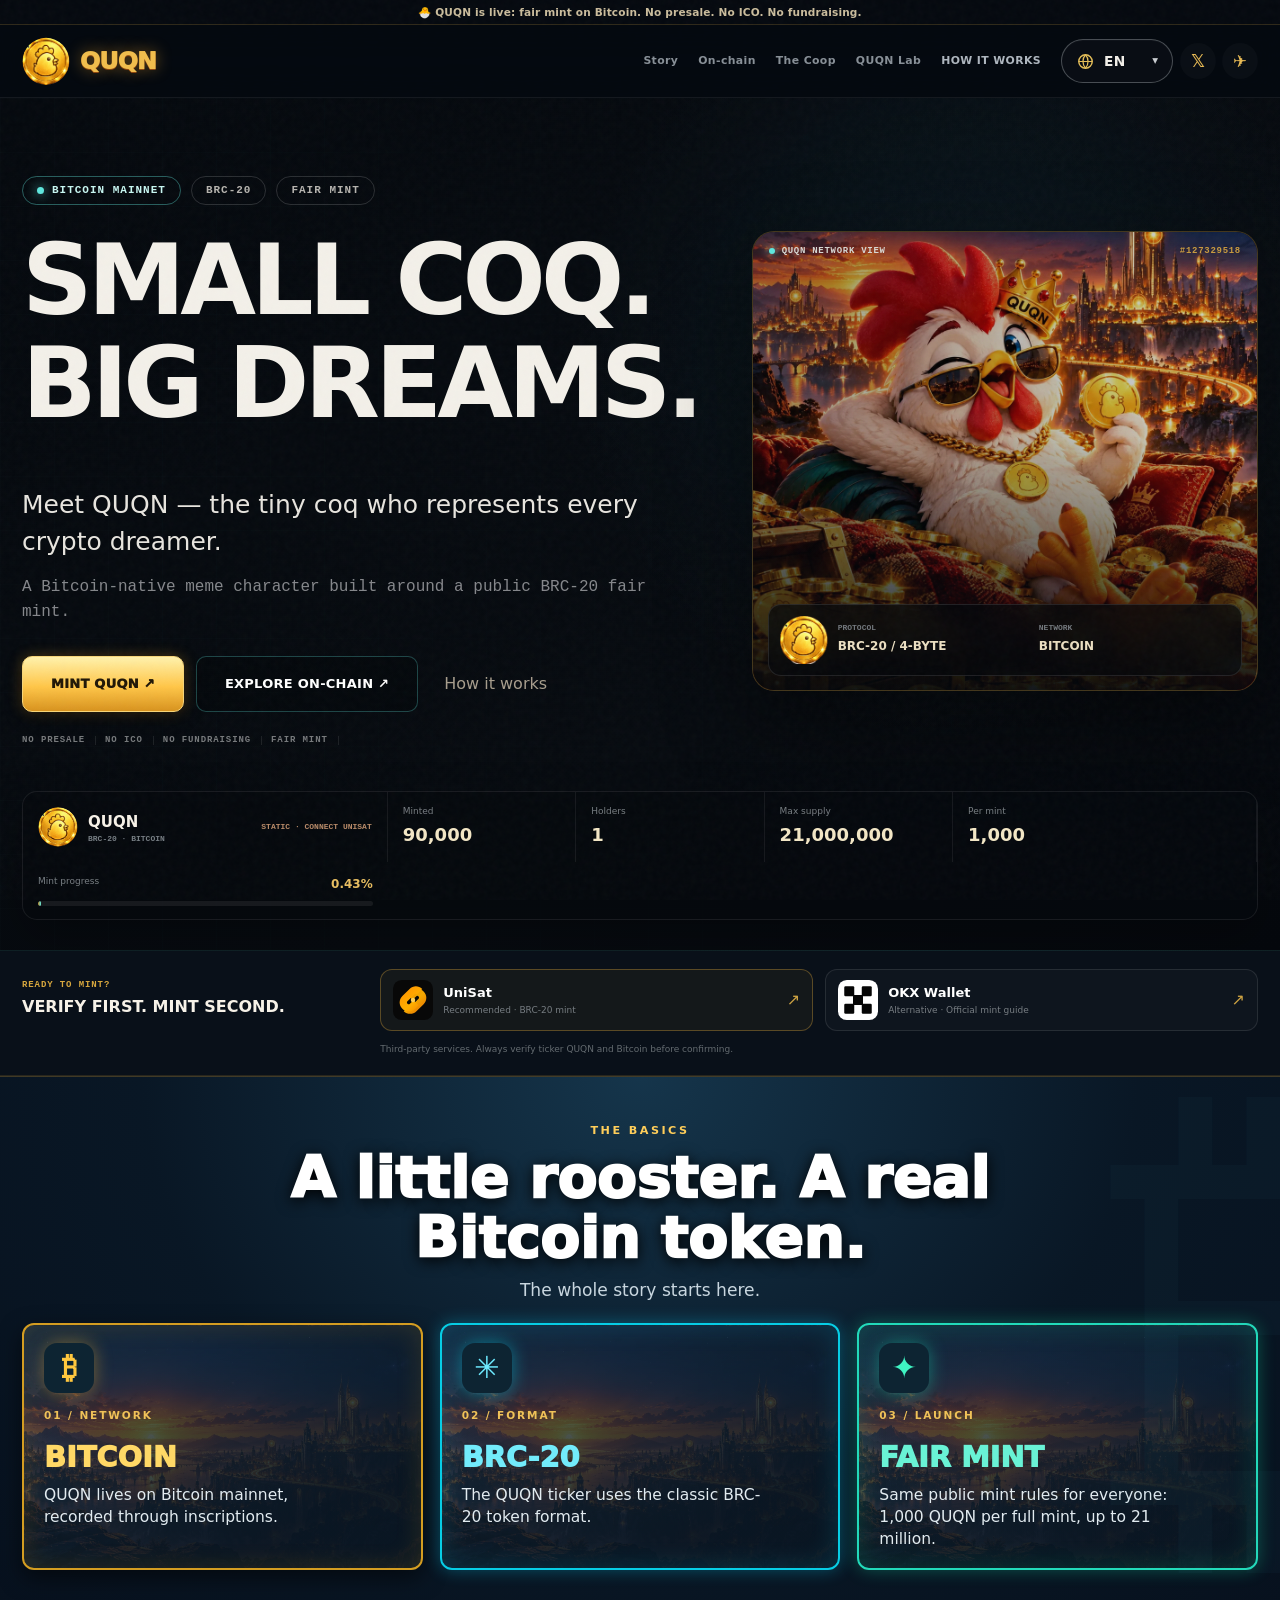
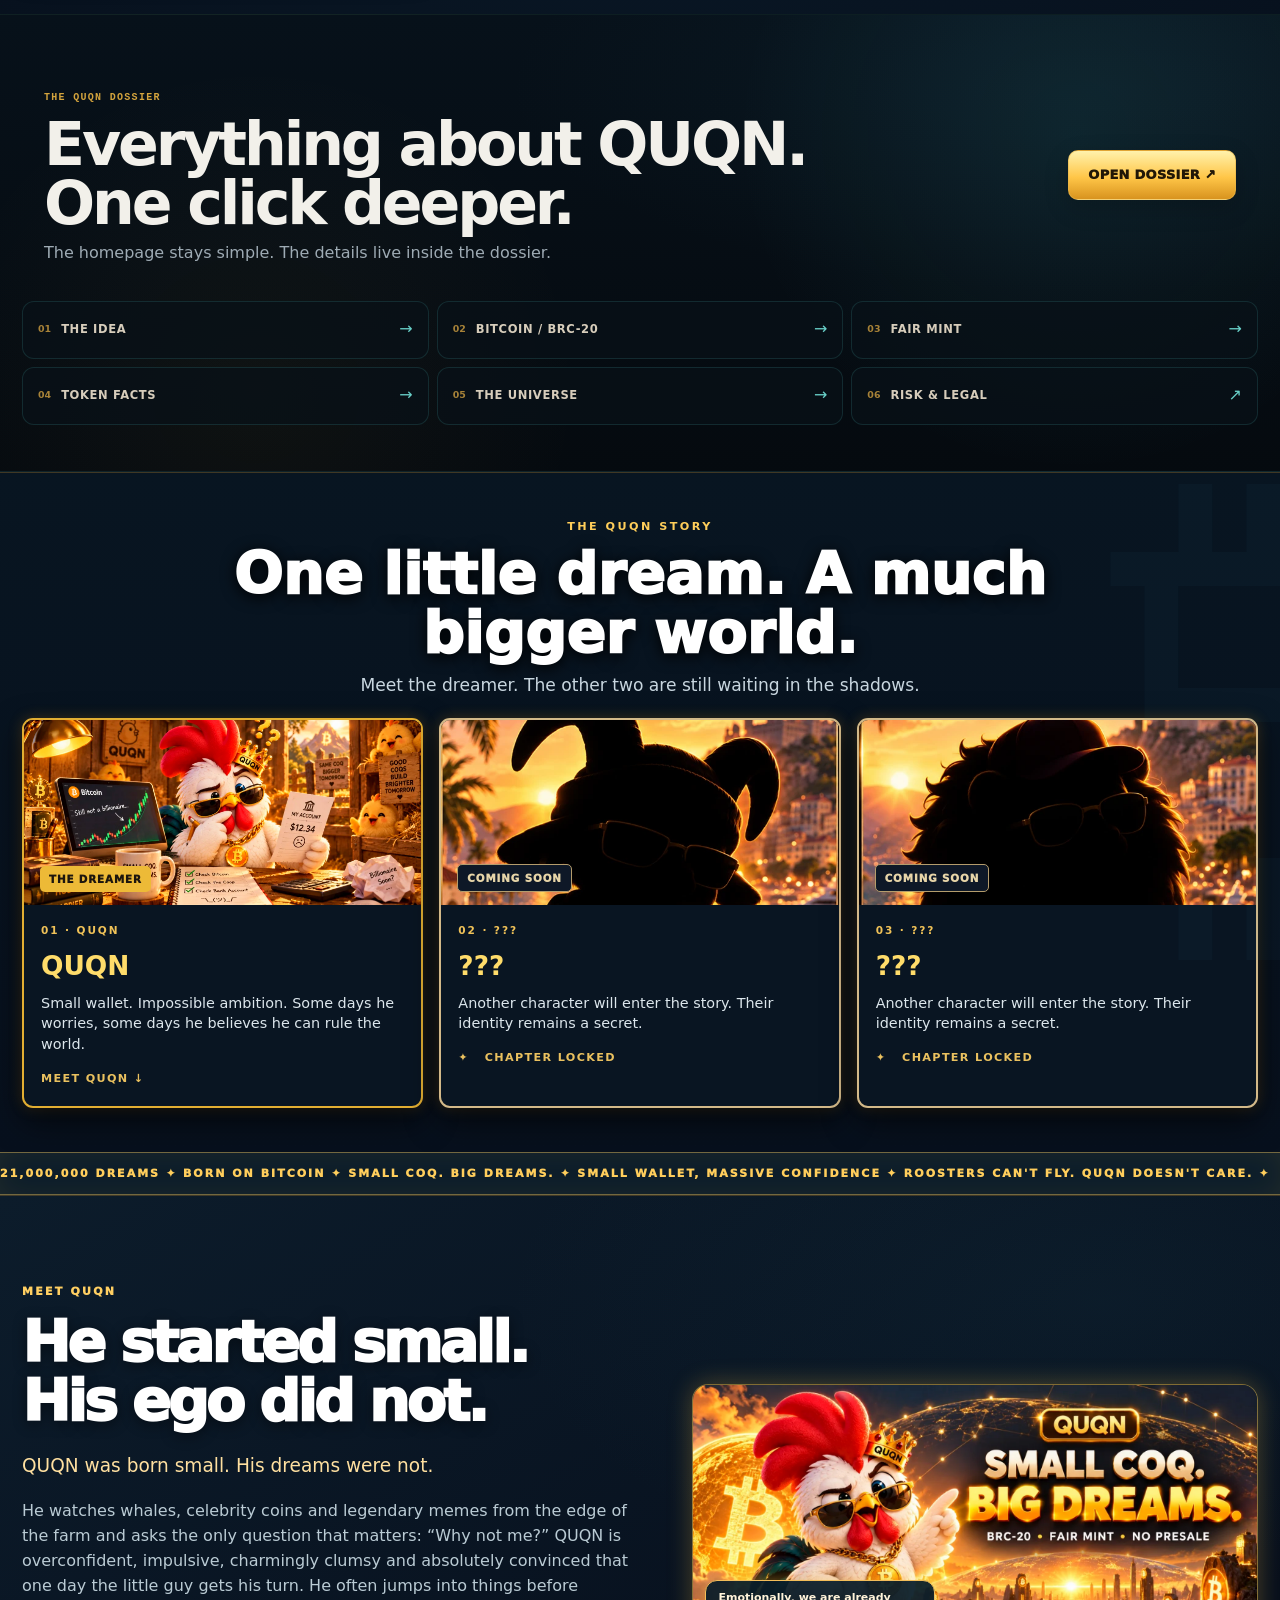
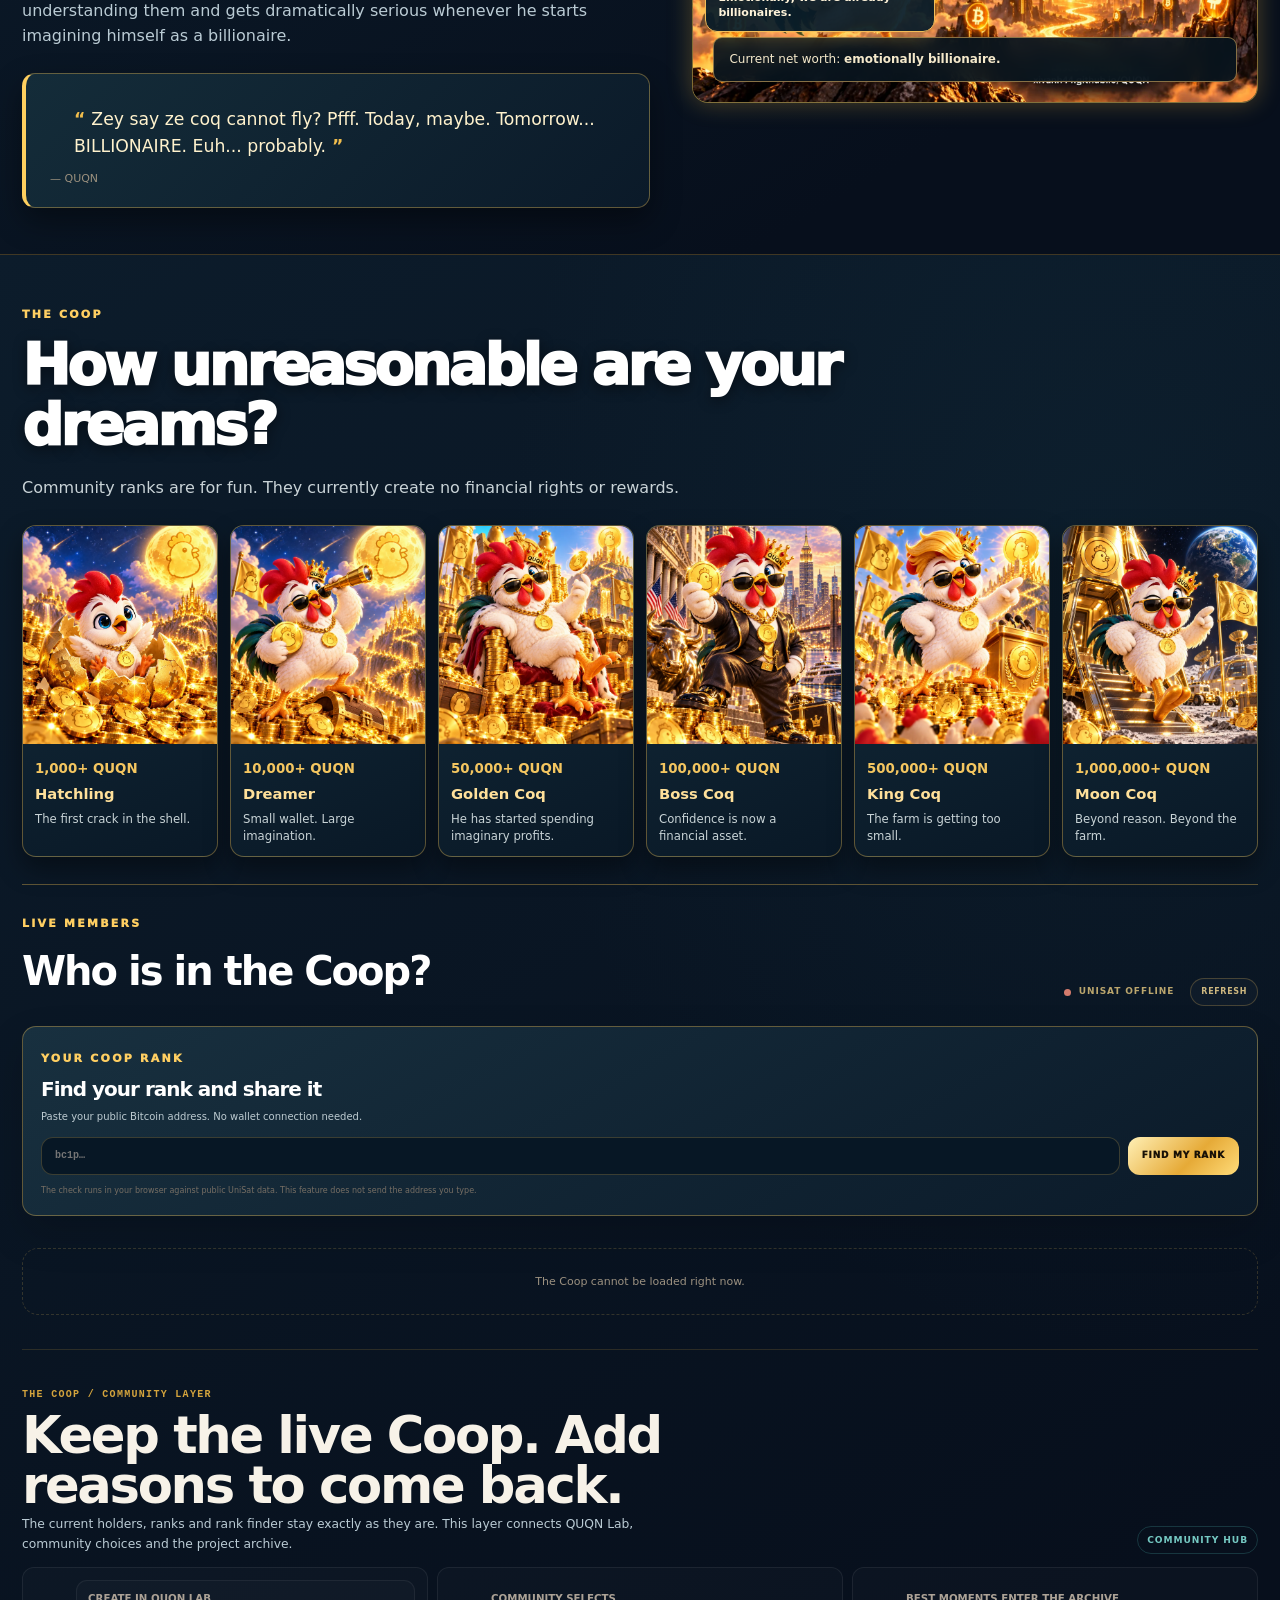
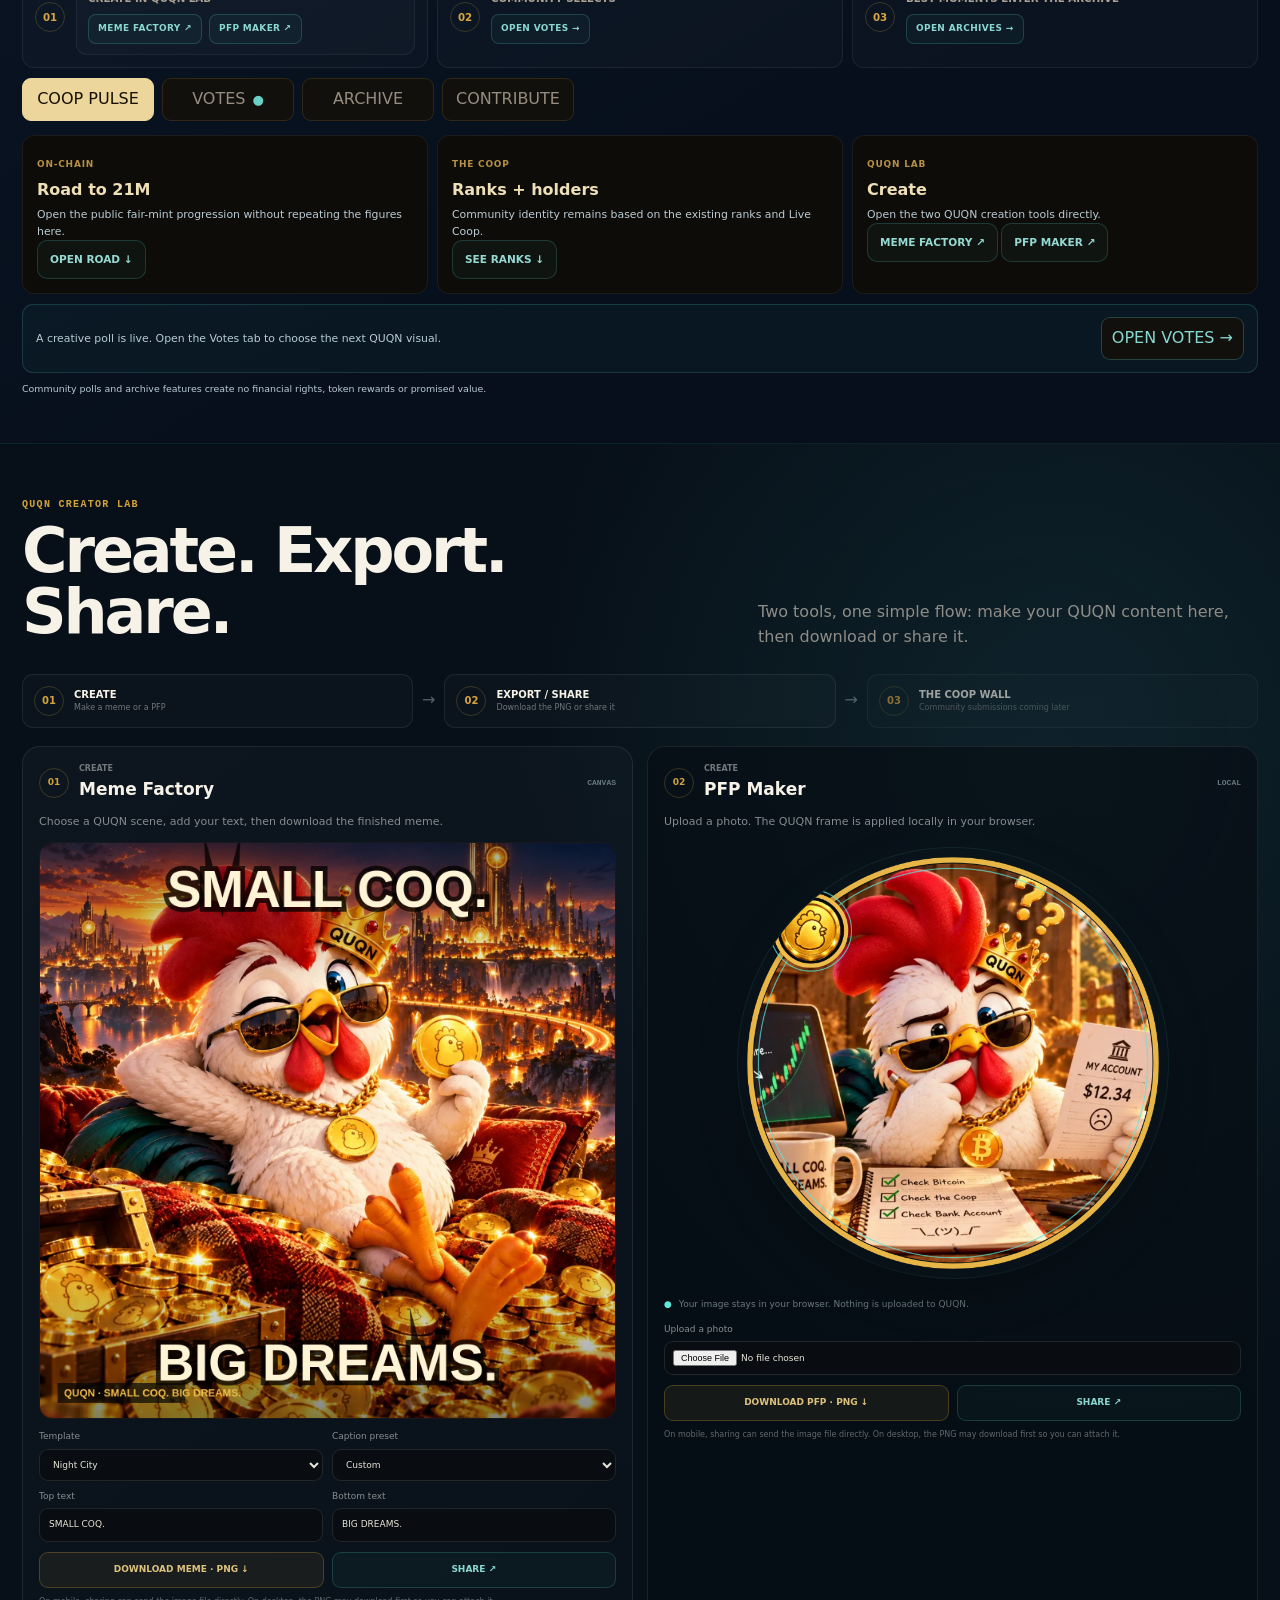
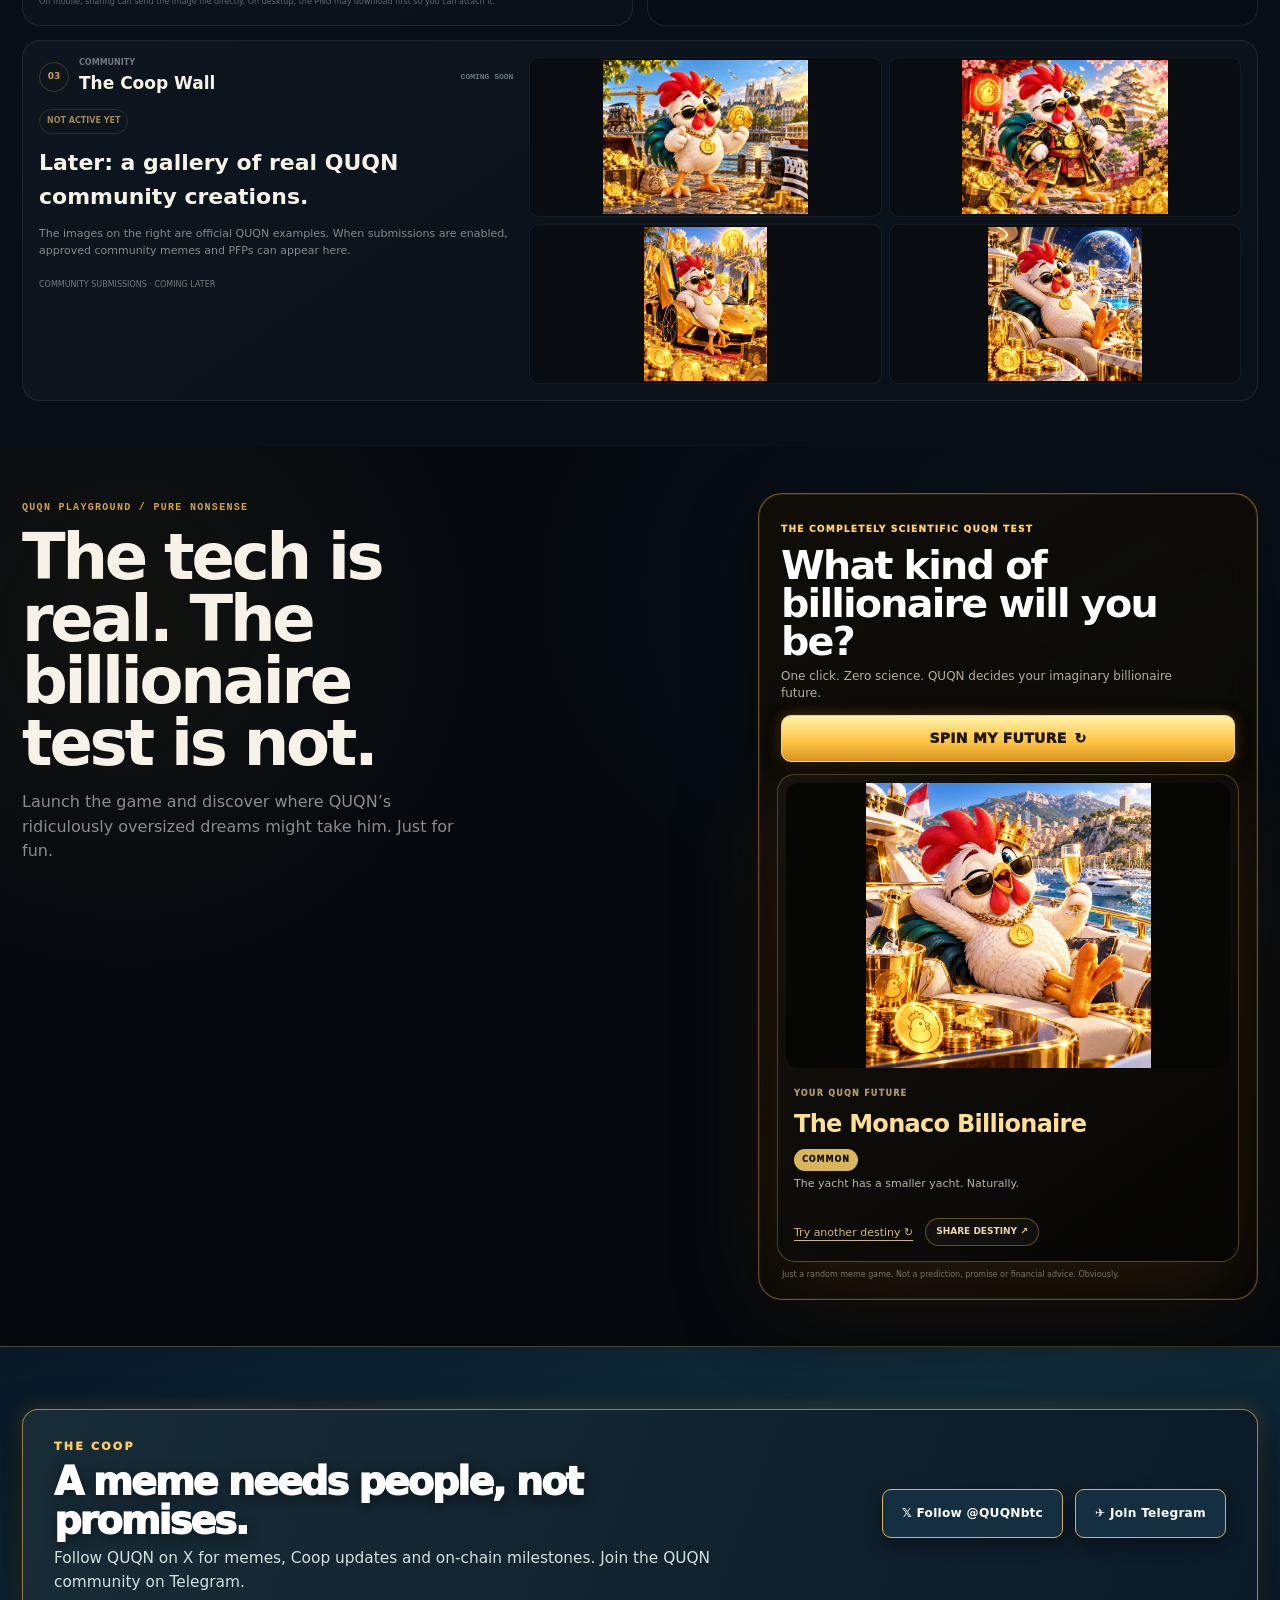
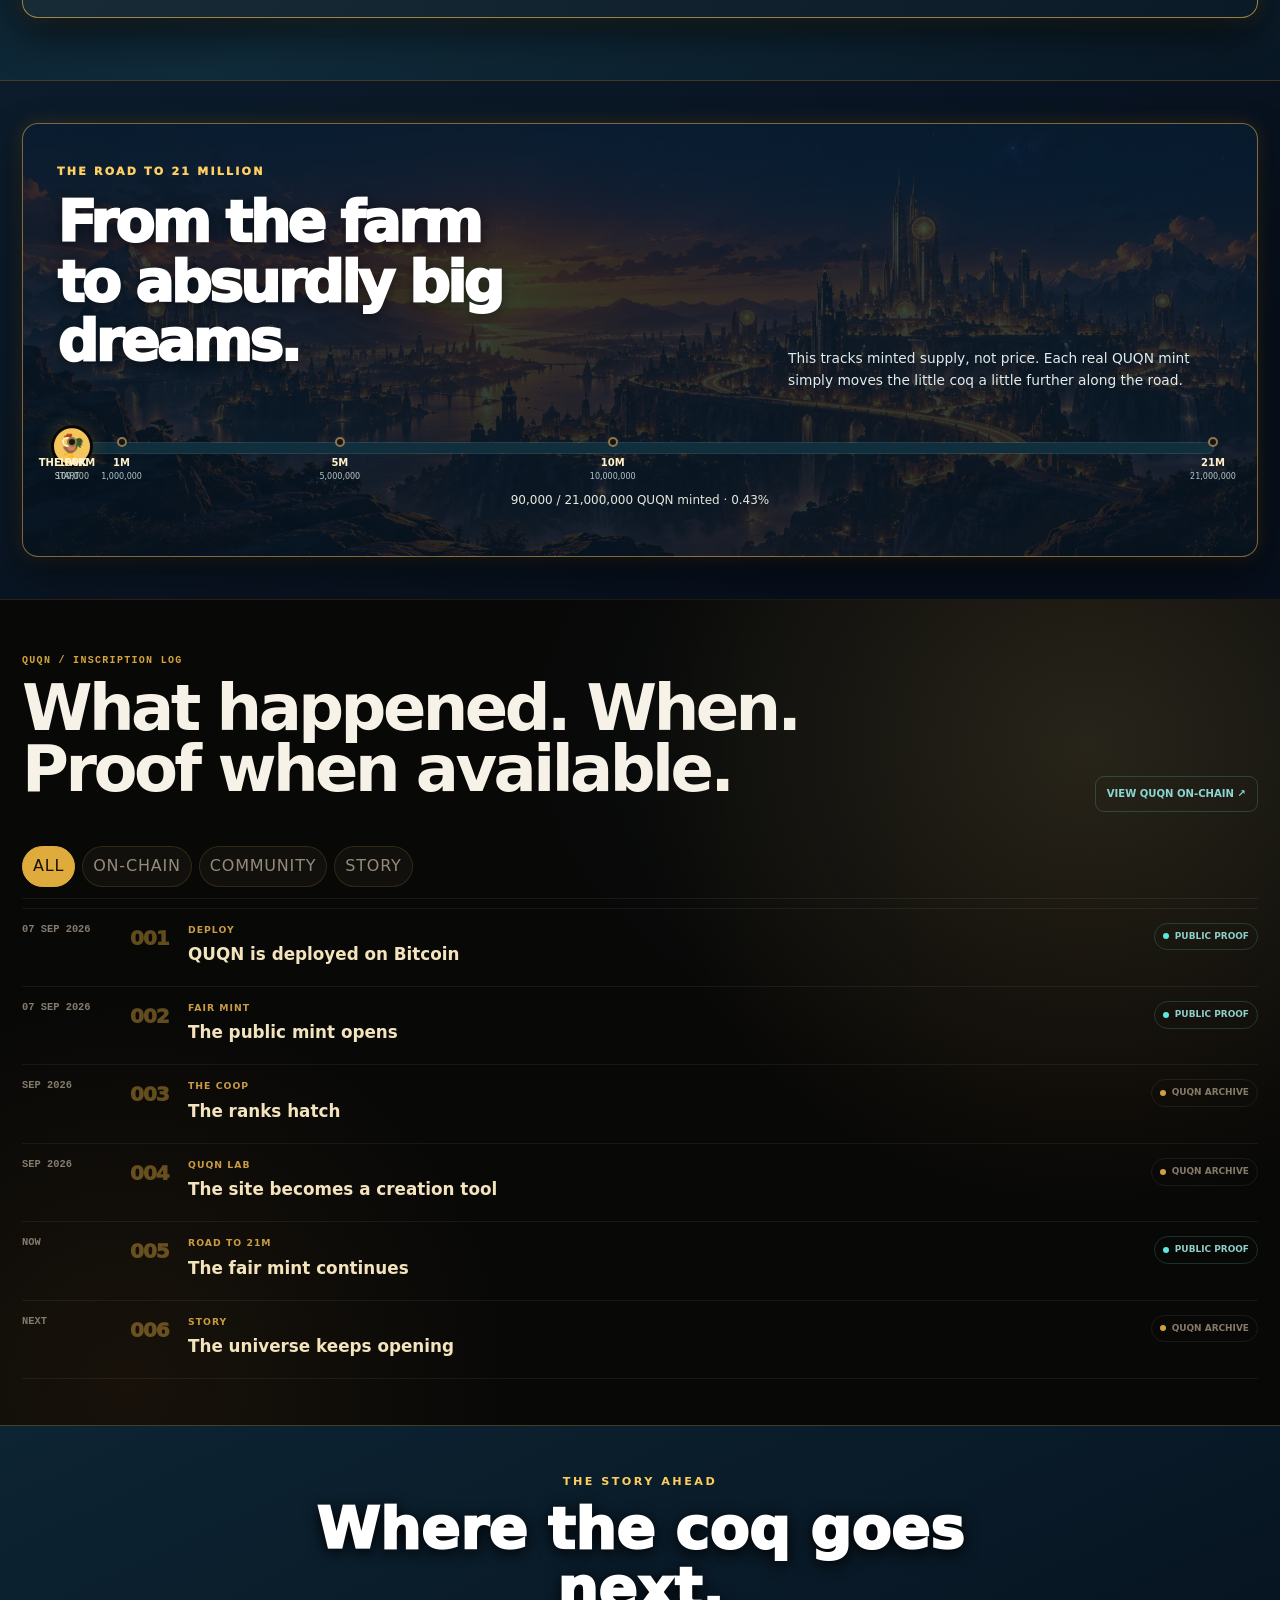
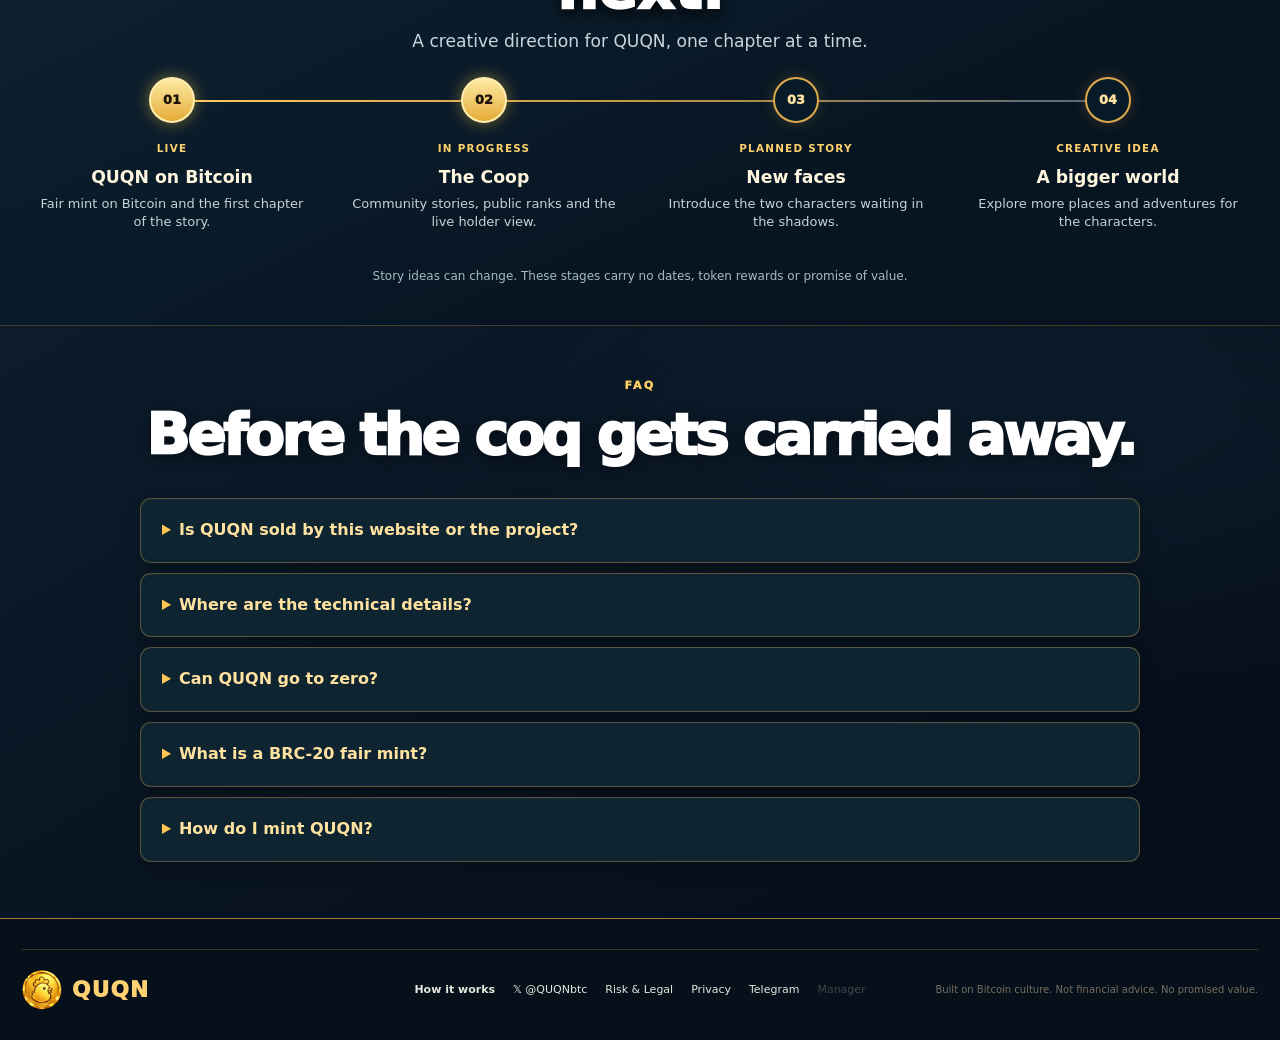
==== commit f5bad09f: "VOTES" ====
--- a/index.html
+++ b/index.html
@@ -1277,6 +1277,31 @@
   .site-header .brand span{font-size:1.28rem!important}
   .site-header .nav{min-height:62px!important}
   .site-header .lang-btn{min-width:100px!important;height:42px!important;min-height:42px!important}
+}
+
+
+/* ===== QUQN LIVE COMMUNITY VOTES ===== */
+.qfr-vote-live .qfr-vote-option-v8{
+  grid-template-columns:minmax(0,1fr) auto!important;
+}
+.qfr-vote-live .qfr-vote-option-v8 .qfr-vote-bar{
+  display:block!important;
+  grid-column:1/-1!important;
+}
+.qfr-vote-live .qfr-vote-option-v8:disabled{
+  cursor:wait!important;
+  opacity:.72!important;
+}
+.qfr-vote-live .qfr-vote-option-v8 em{
+  min-width:48px!important;
+  color:#83d4cd!important;
+  white-space:nowrap!important;
+}
+.qfr-vote-live .qfr-vote-total{
+  color:#8d978f!important;
+  font-size:.62rem!important;
+  font-weight:850!important;
+  white-space:nowrap!important;
 }
 
 </style>
@@ -1693,6 +1718,8 @@
   <script src="assets/js/preview-repair.js" defer></script>
   <script src="assets/js/dossier-direct.js" defer></script>
 
+
+<script src="assets/js/votes-live.js"></script>
 
 <script>
 (() => {
@@ -1796,26 +1823,35 @@
       <button type="button" data-open-coop-tab="votes">${fr?'OUVRIR VOTES →':'OPEN VOTES →'}</button>
     </div>`;
 
-    /* Creative poll: no fake aggregate results in production. */
-    const saved=localStorage.getItem('qfrVote')||'';
-    q('[data-panel="votes"]',layer).innerHTML=`<div class="qfr-panel-card qfr-vote">
+    /* Live creative poll backed by Cloudflare D1. */
+    const saved=window.QUQNVotes?.getChoice?.()||'';
+
+    q('[data-panel="votes"]',layer).innerHTML=`<div class="qfr-panel-card qfr-vote qfr-vote-live">
       <div class="qfr-vote-demo-head">
-        <div><h4>${t('voteTitle')}</h4><small>${fr?'SONDAGE CRÉATIF':'CREATIVE POLL'}</small></div>
+        <div>
+          <h4>${t('voteTitle')}</h4>
+          <small>${fr?'SONDAGE CRÉATIF':'CREATIVE POLL'}</small>
+        </div>
+        <span class="qfr-vote-total" data-vote-total>—</span>
       </div>
+
       ${['v1','v2','v3'].map((k,i)=>`<button class="qfr-vote-option-v8 ${saved===String(i)?'selected':''}" data-vote="${i}" type="button">
-        <strong>${t(k)}</strong><em>${saved===String(i)?(fr?'✓ VOTRE CHOIX':'✓ YOUR CHOICE'):''}</em>
+        <strong>${t(k)}</strong>
+        <em data-vote-result="${i}">${saved===String(i)?'✓':''}</em>
+        <span class="qfr-vote-bar">
+          <i data-vote-bar="${i}" style="width:0%"></i>
+        </span>
       </button>`).join('')}
-      <p class="qfr-vote-note">${fr?'Ton choix est enregistré uniquement sur cet appareil. Aucun résultat public n’est affiché tant qu’un système de vote serveur n’est pas activé.':'Your choice is stored only on this device. No public result is shown until a server-side voting system is enabled.'}</p>
-      ${saved!==''?`<button class="qfr-vote-reset" type="button" data-vote-reset>${fr?'Modifier mon choix':'Change my choice'}</button>`:''}
+
+      <p class="qfr-vote-note">${t('voteNote')}</p>
     </div>`;
-    qa('[data-vote]',layer).forEach(b=>b.addEventListener('click',()=>{
-      localStorage.setItem('qfrVote',b.dataset.vote);
-      renderCoop();
+
+    qa('[data-vote]',layer).forEach(b=>b.addEventListener('click',async()=>{
+      if(!window.QUQNVotes)return;
+      await window.QUQNVotes.submit(Number(b.dataset.vote),layer);
     }));
-    q('[data-vote-reset]',layer)?.addEventListener('click',()=>{
-      localStorage.removeItem('qfrVote');
-      renderCoop();
-    });
+
+    window.QUQNVotes?.hydrate?.(layer);
 
     /* Archive = actual navigation layer, not decorative gallery. */
     q('[data-panel="archive"]',layer).innerHTML=`<div class="qfr-archive-head">
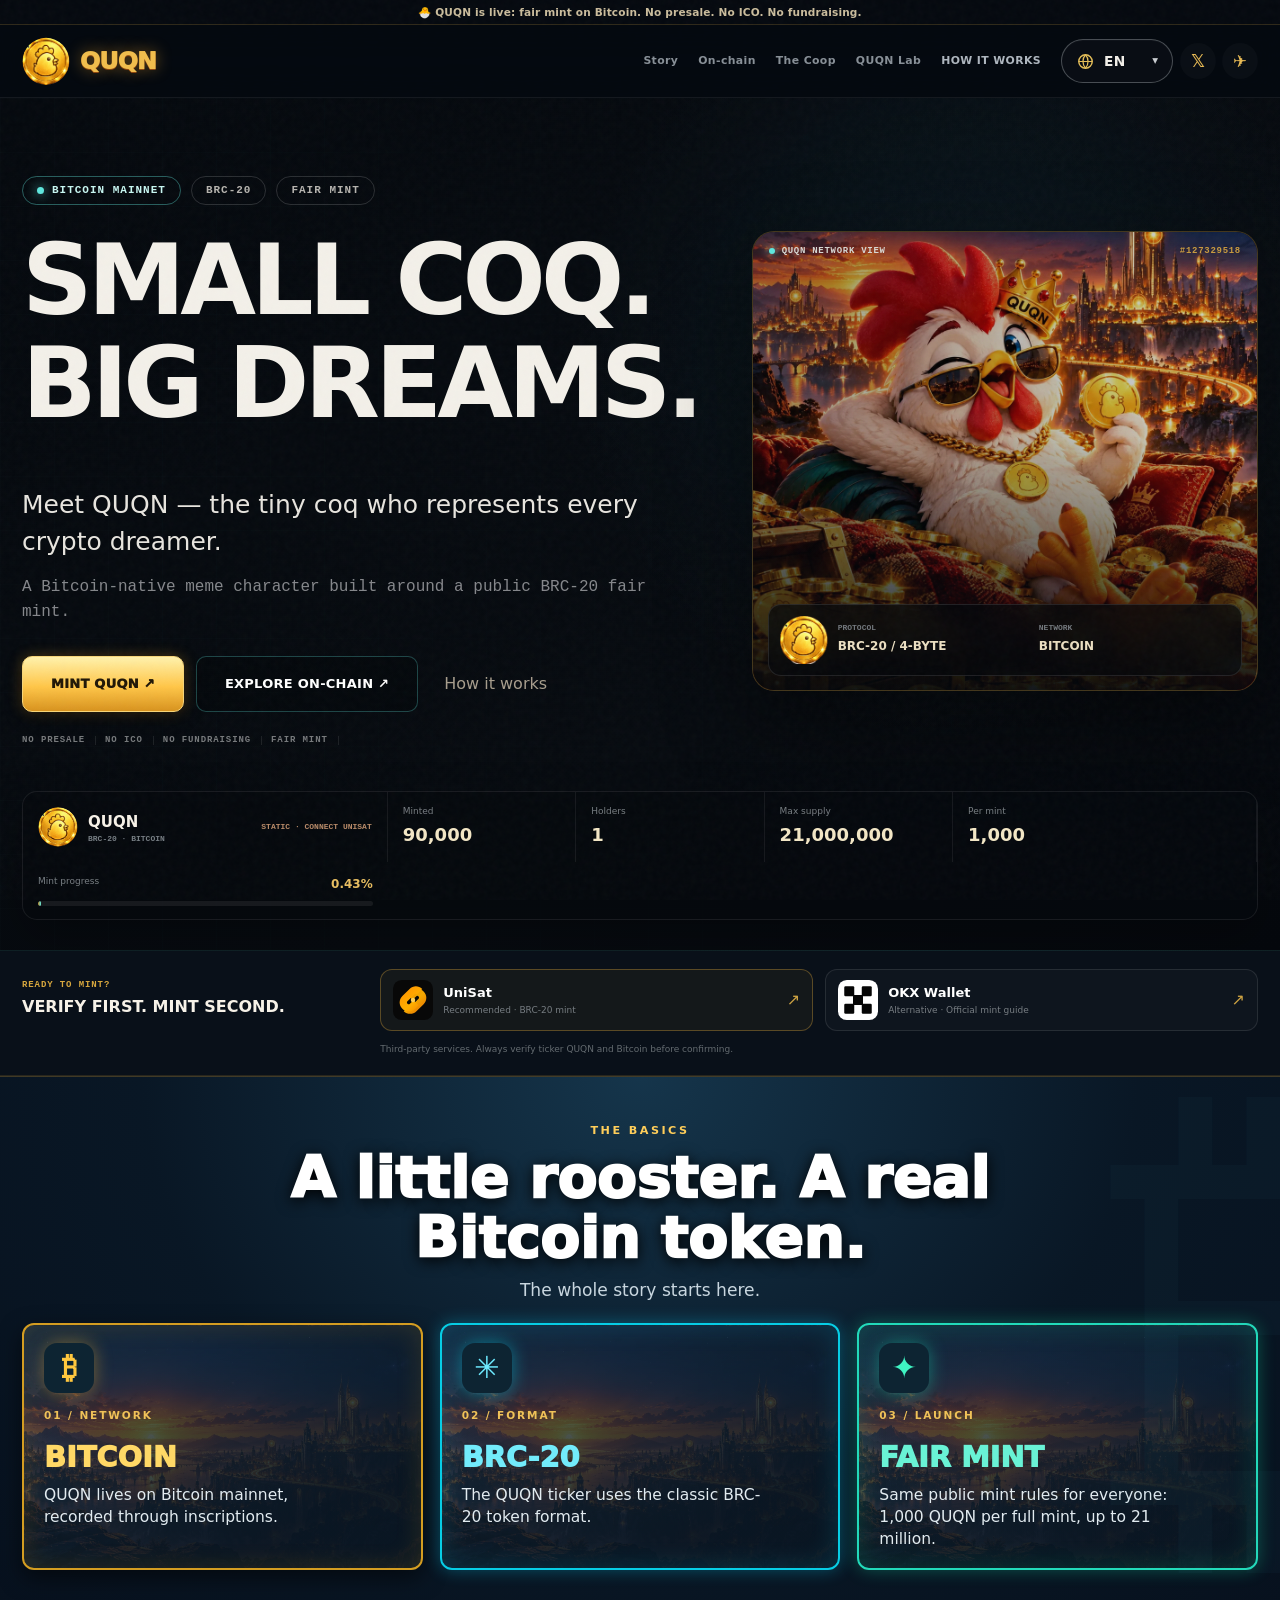
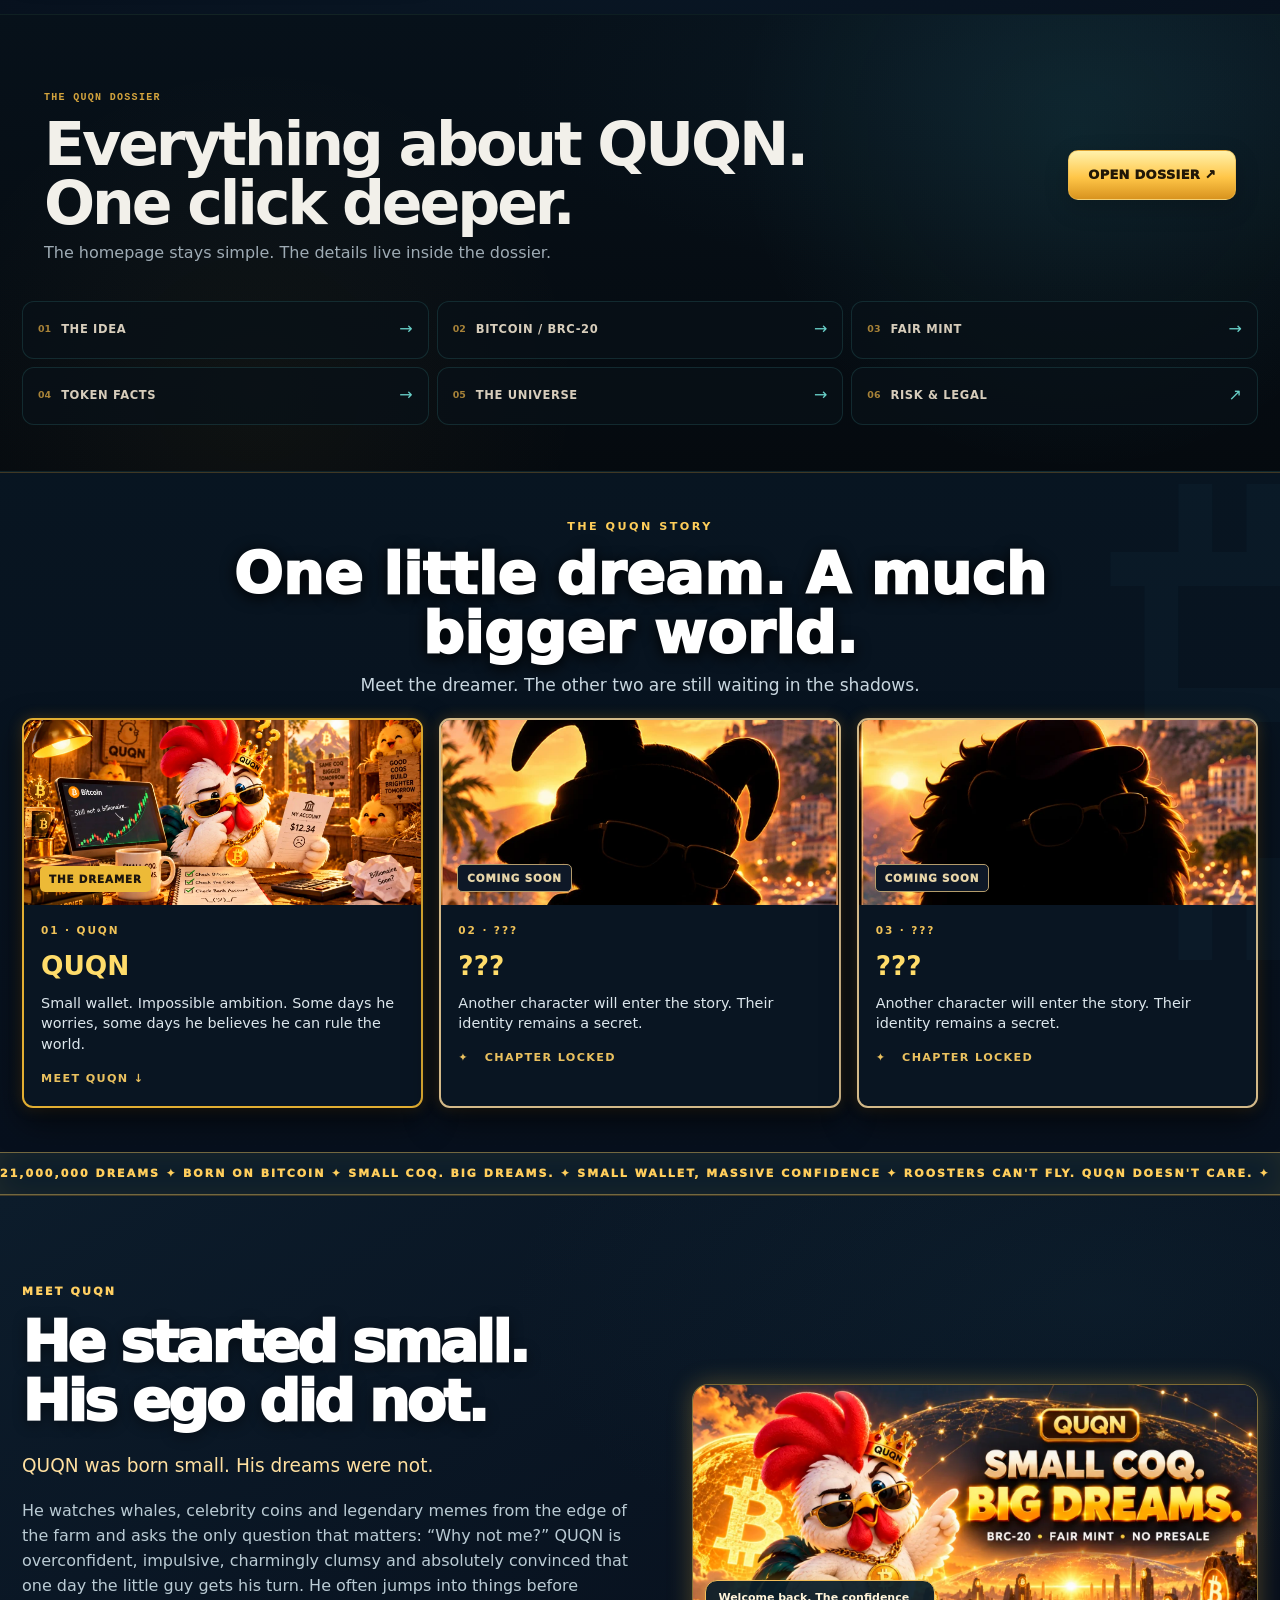
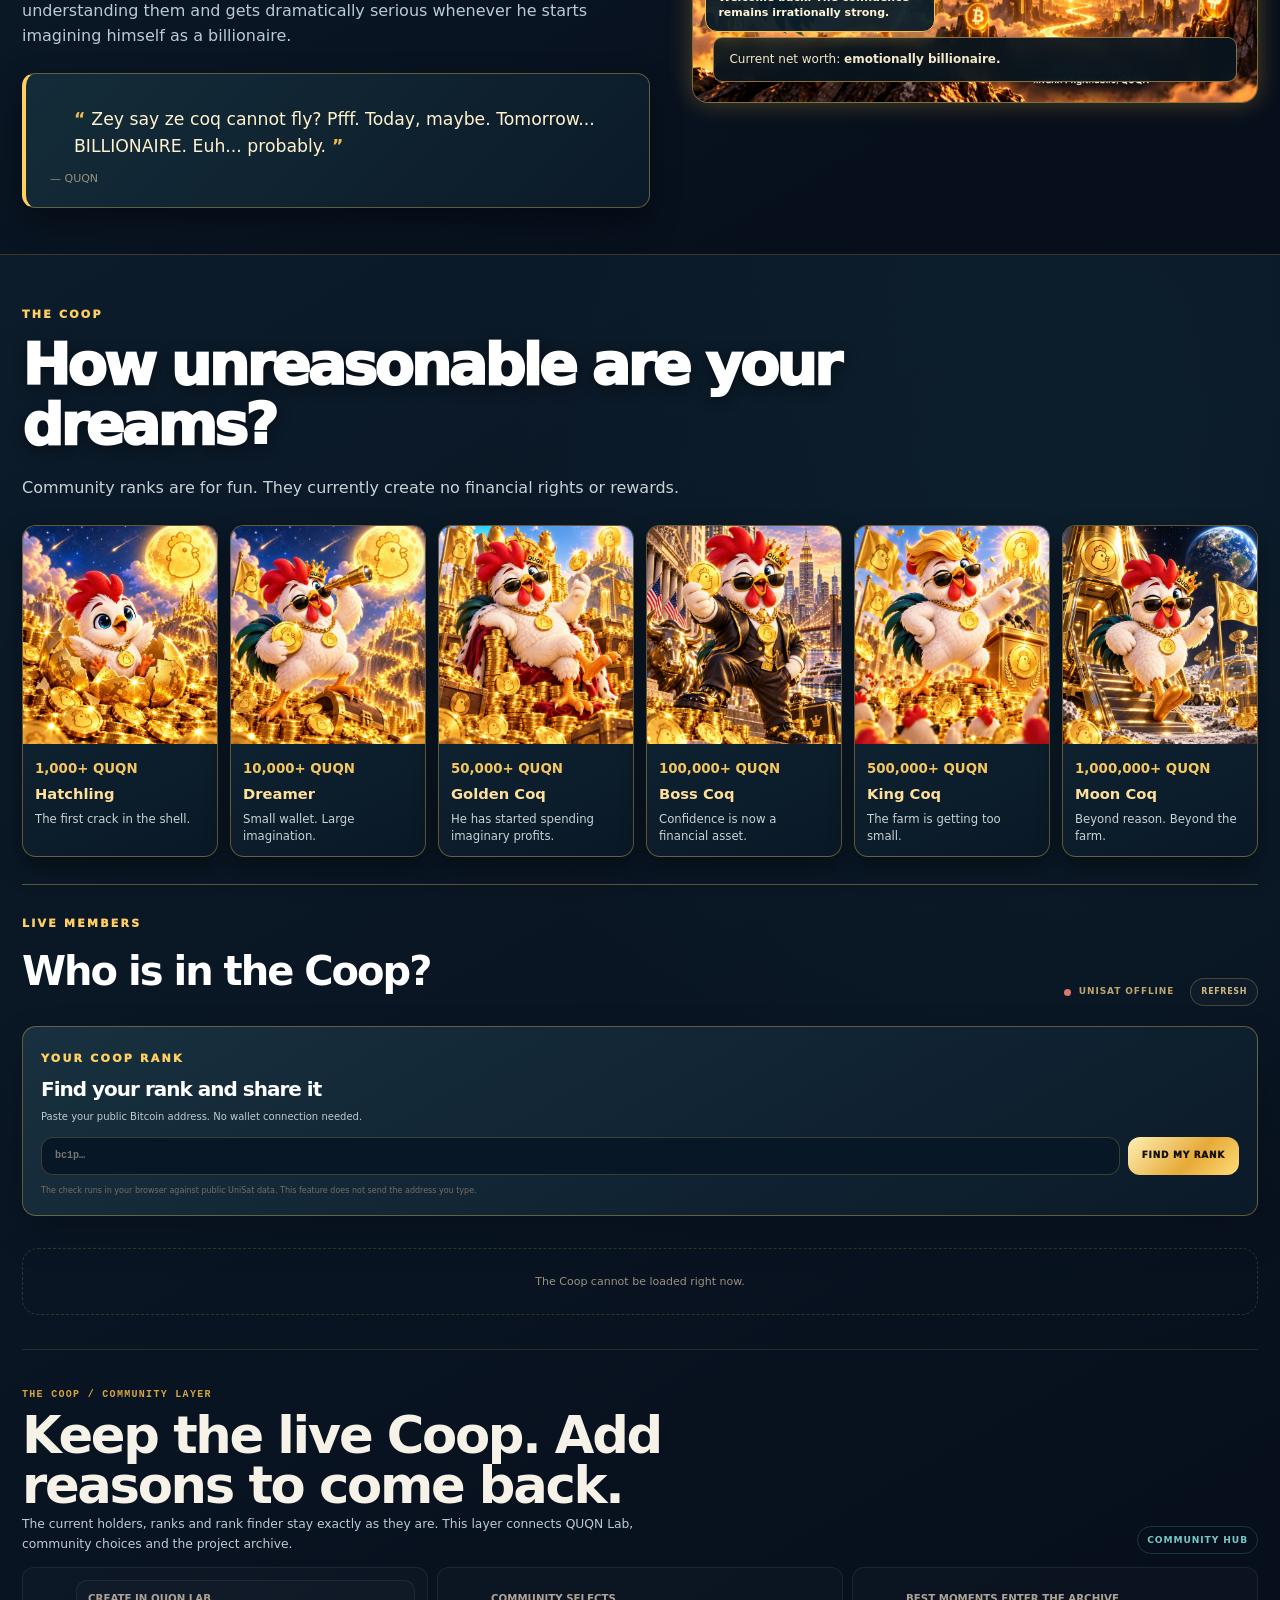
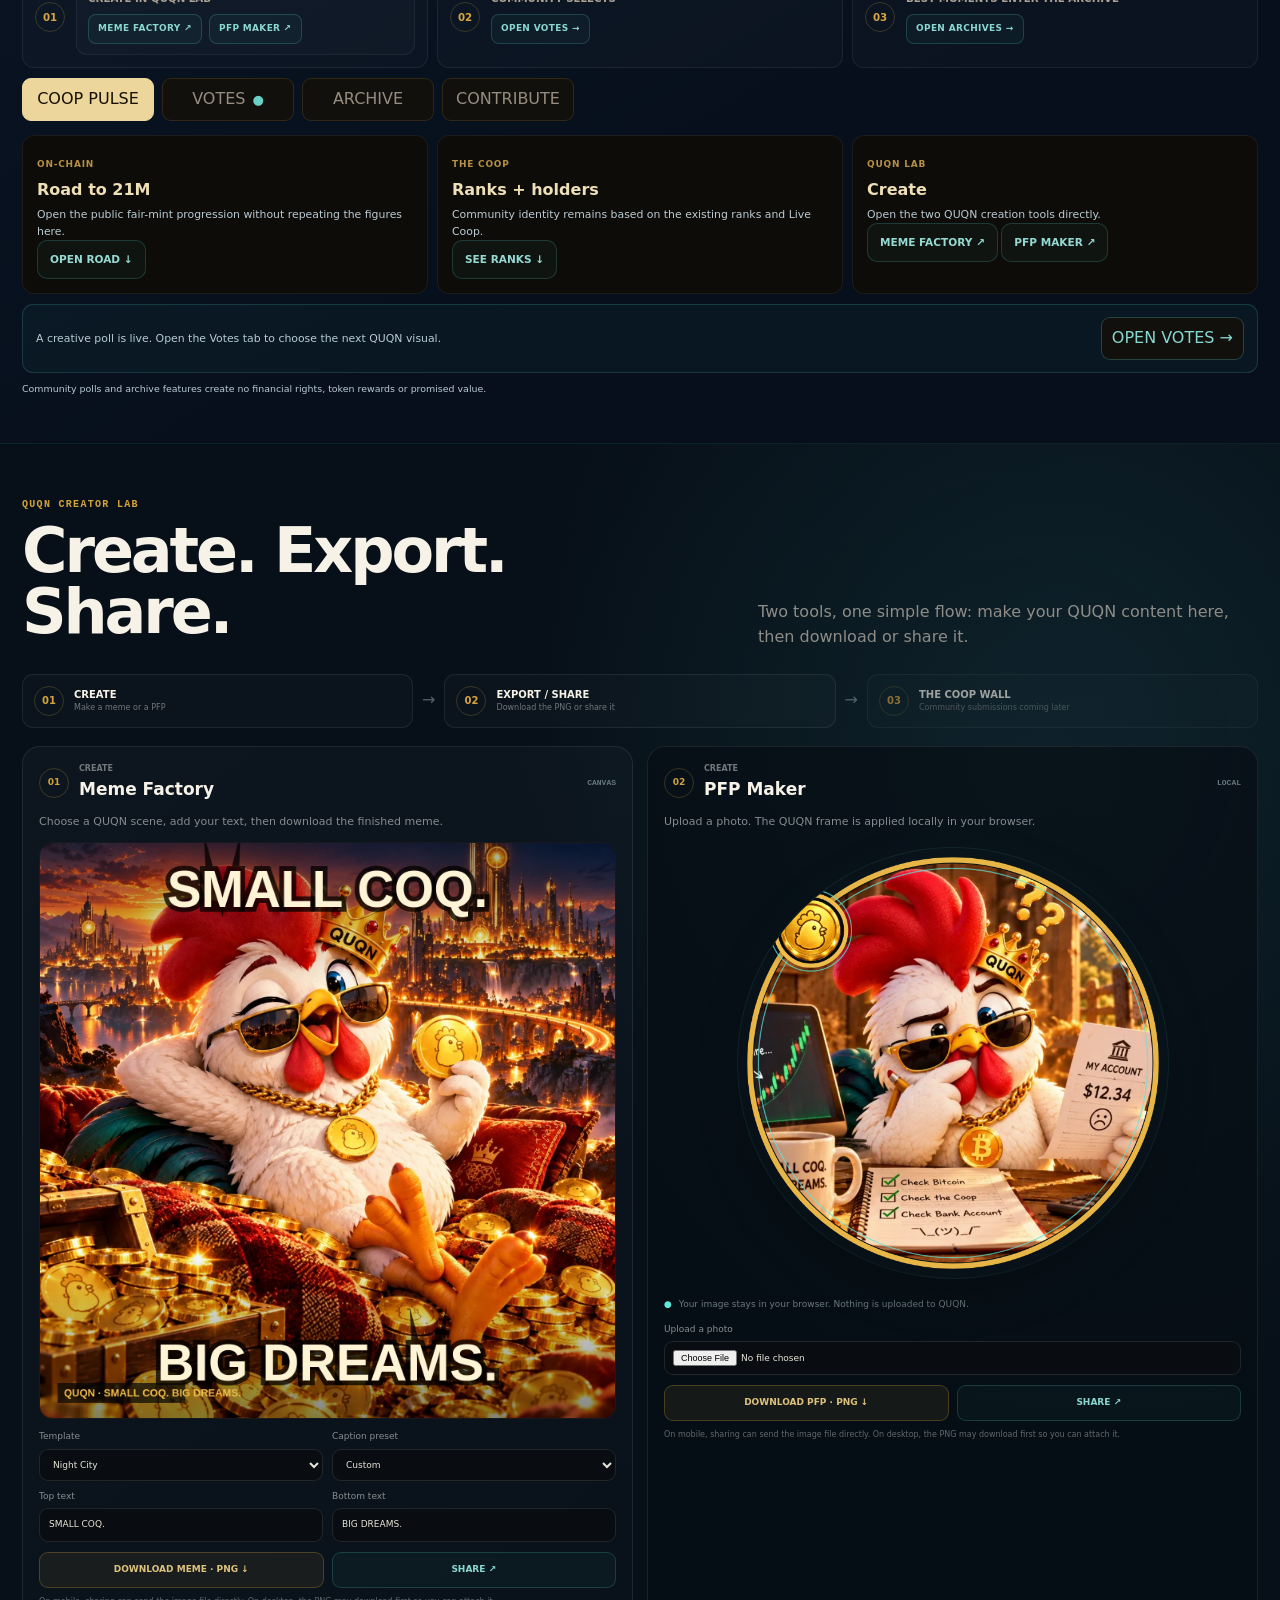
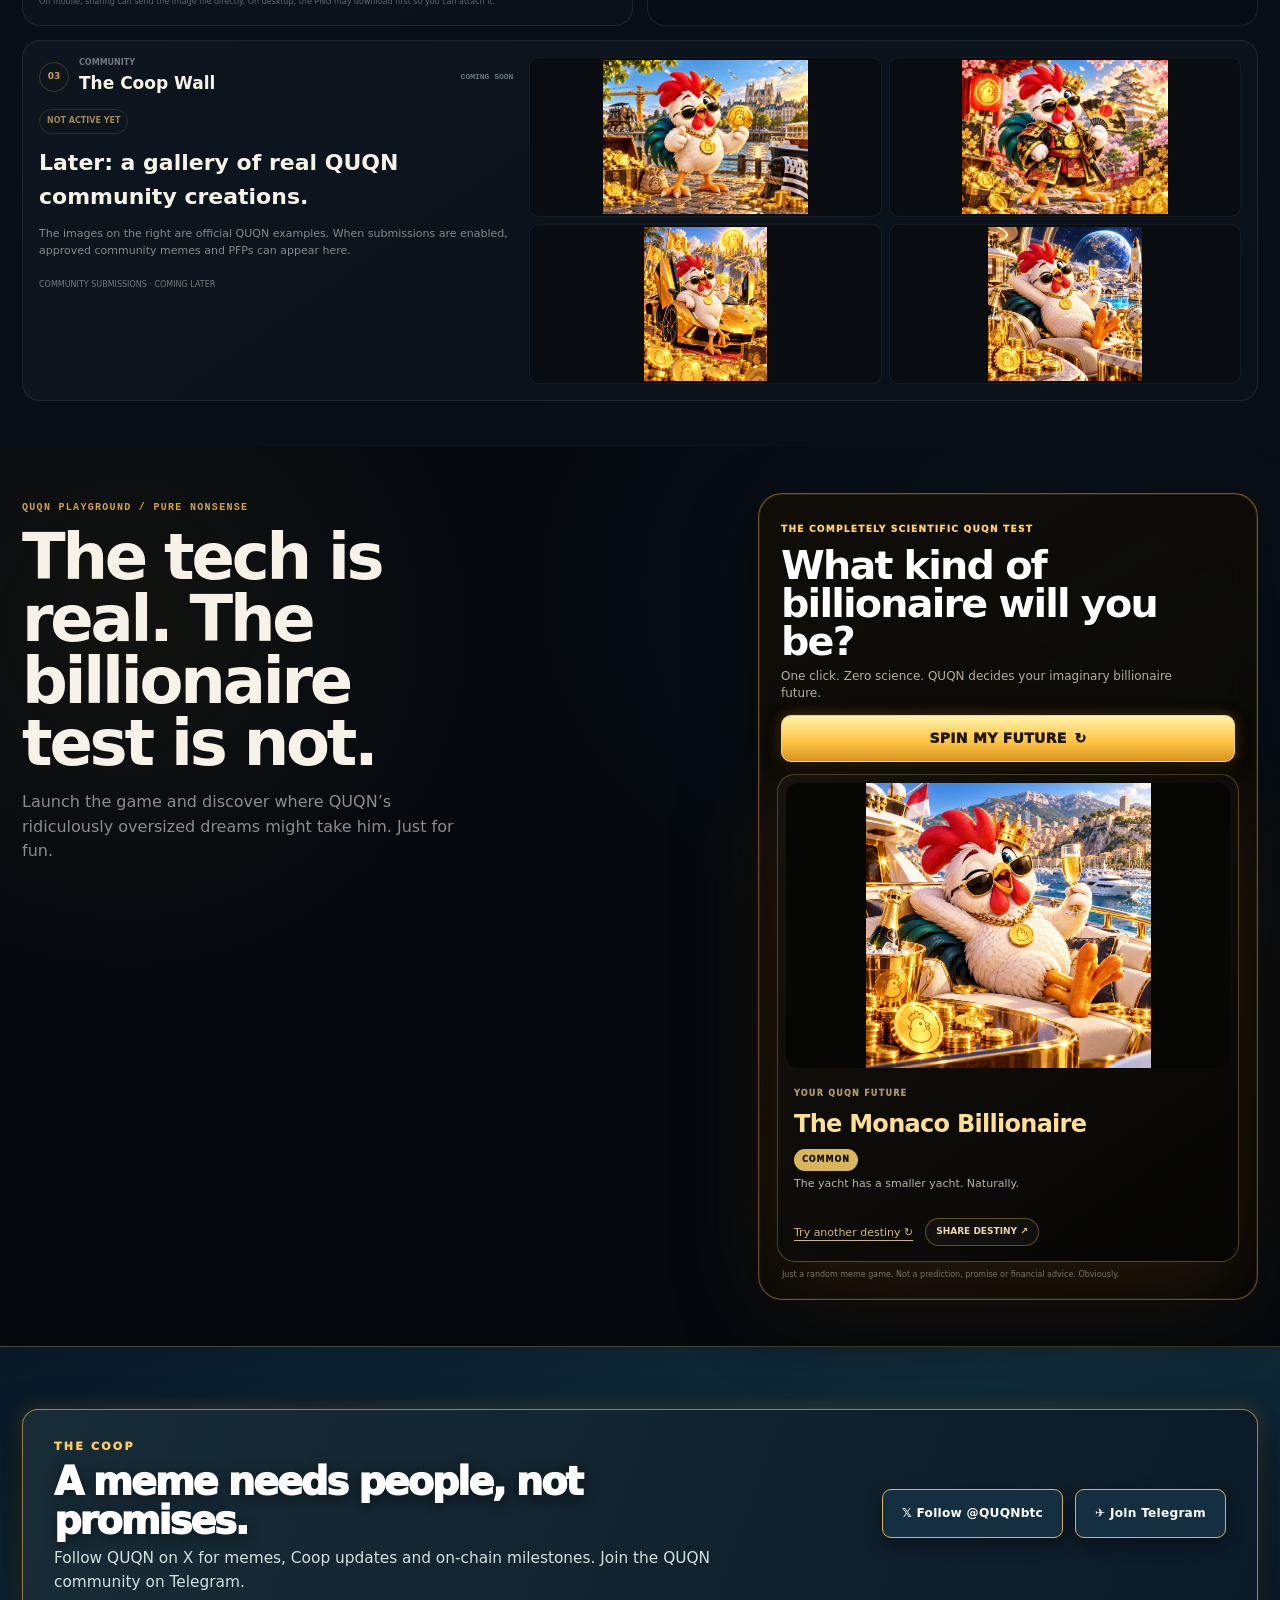
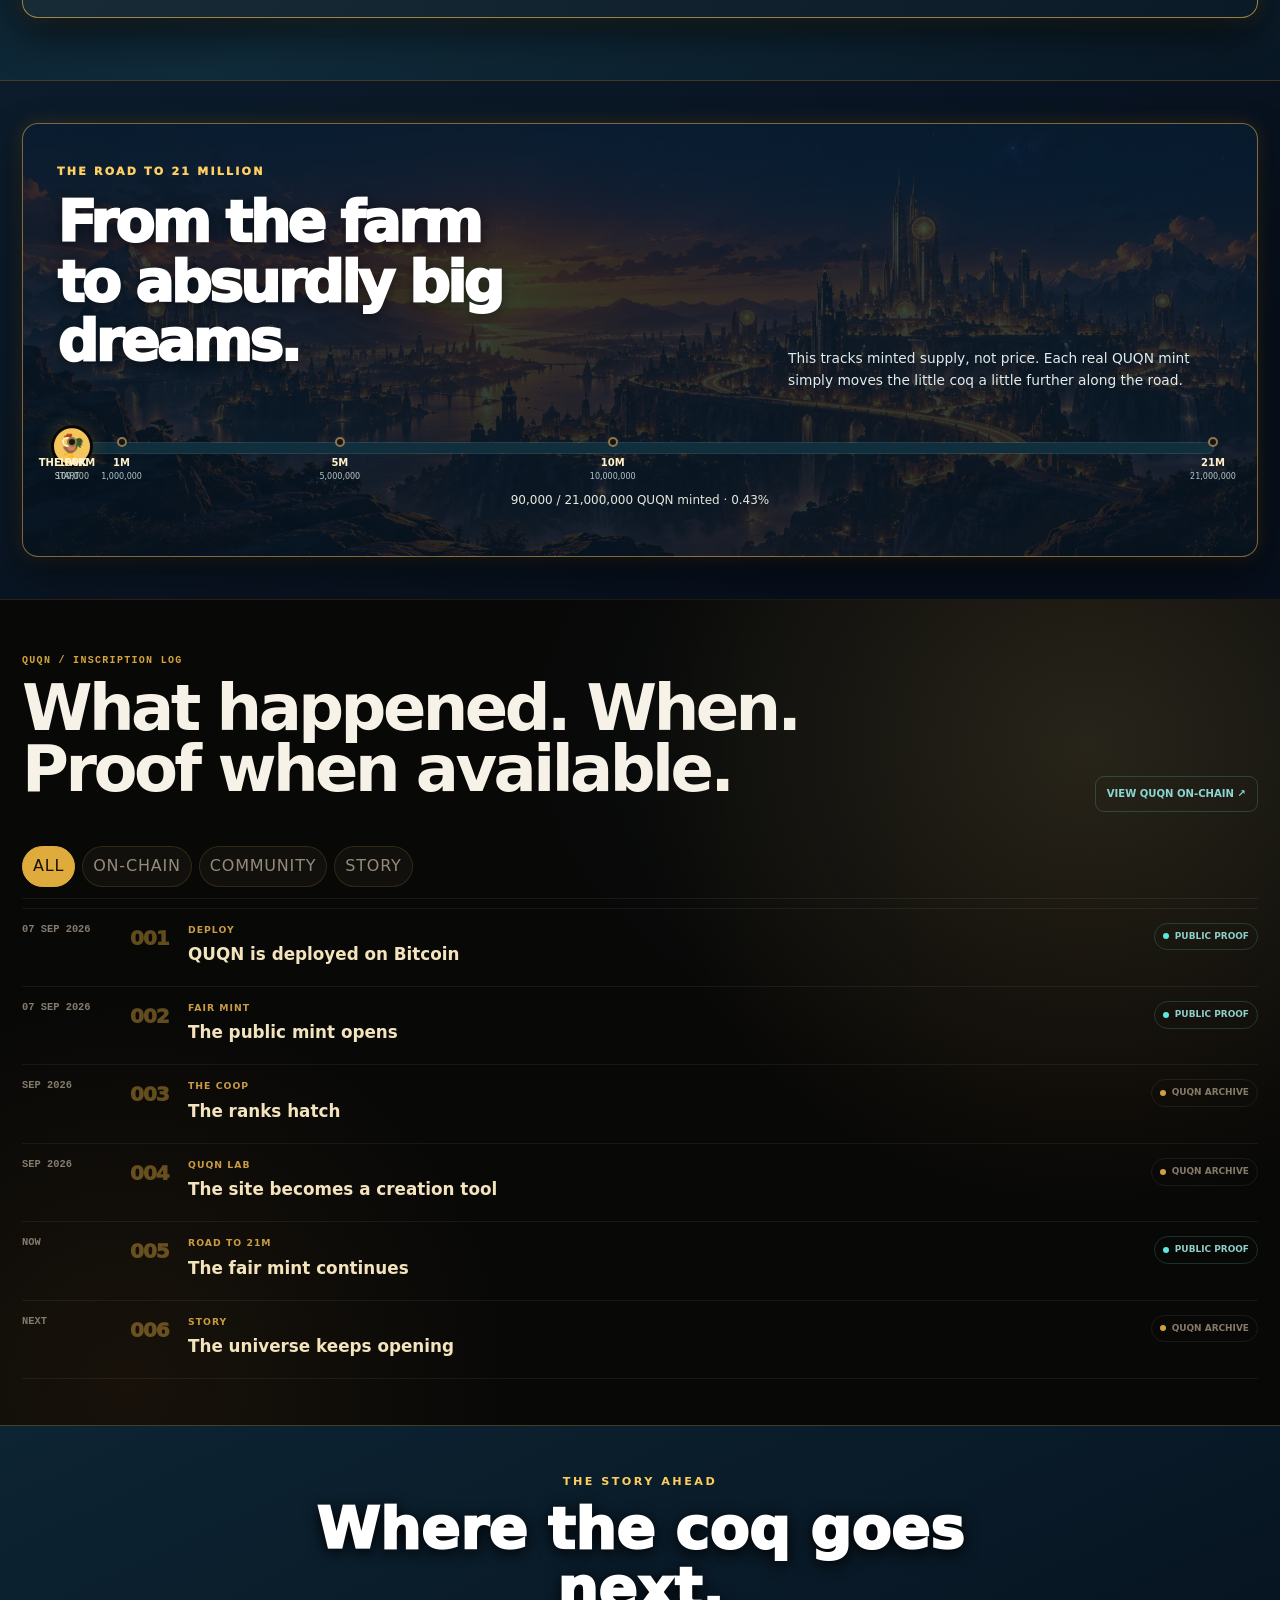
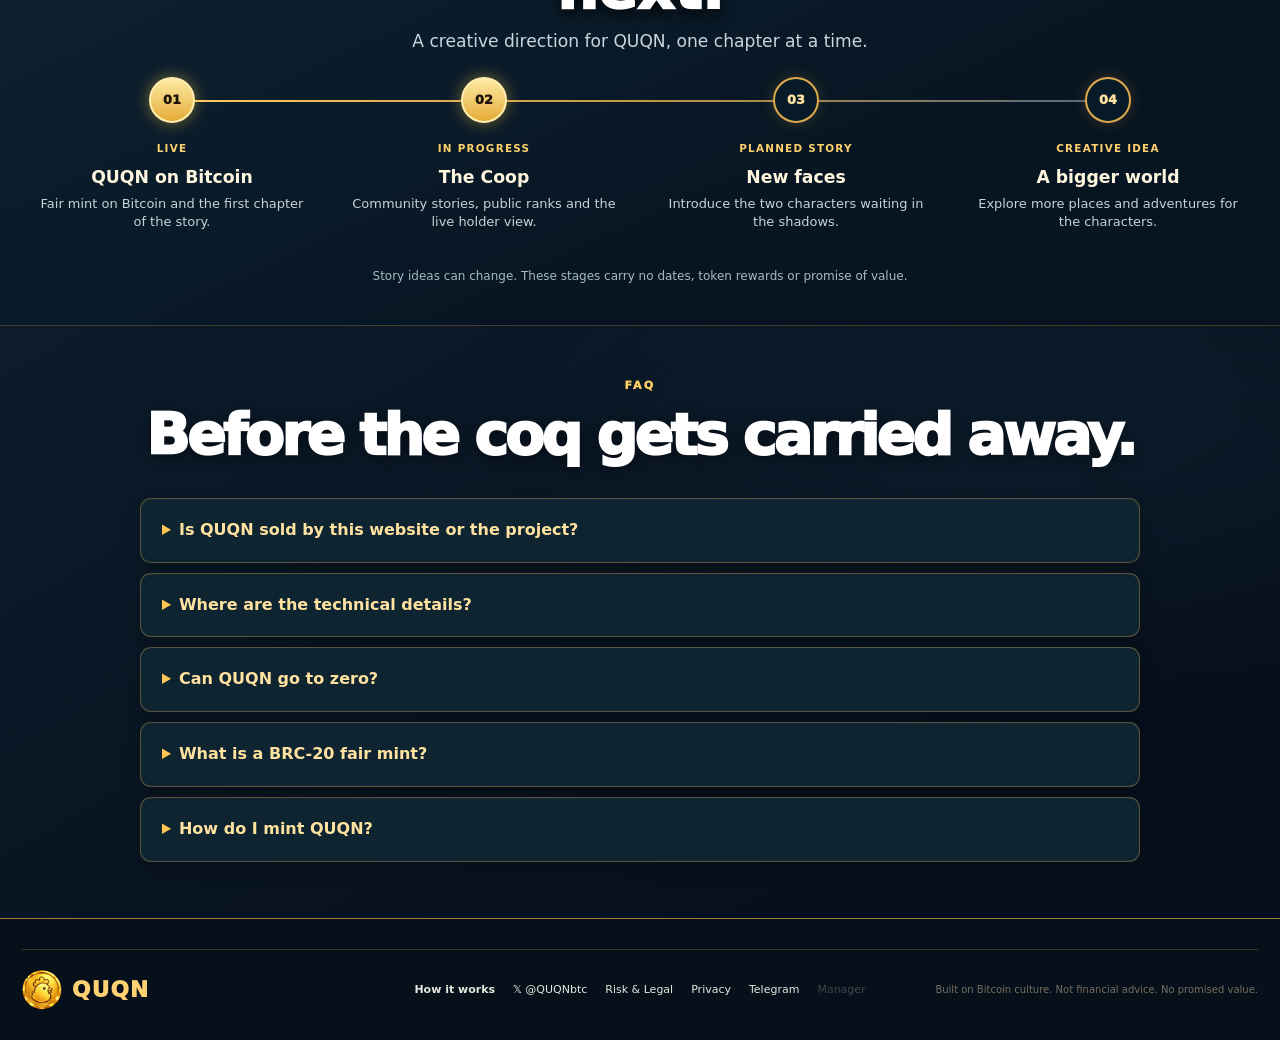
==== commit aa276fb4: "PATCH MOBILE" ====
--- a/index.html
+++ b/index.html
@@ -1302,6 +1302,87 @@
   font-size:.62rem!important;
   font-weight:850!important;
   white-space:nowrap!important;
+}
+
+
+/* ===== MOBILE HEADER: X + TELEGRAM VISIBLE ===== */
+@media(max-width:650px){
+  .site-header .top-social-links{
+    display:flex!important;
+    grid-column:5!important;
+    justify-self:end!important;
+    align-items:center!important;
+    gap:4px!important;
+  }
+  .site-header .top-social{
+    width:32px!important;
+    height:32px!important;
+    min-width:32px!important;
+    font-size:.88rem!important;
+    background:rgba(255,255,255,.025)!important;
+    color:#e7ba55!important;
+  }
+}
+@media(max-width:350px){
+  .site-header .top-social{
+    width:29px!important;
+    height:29px!important;
+    min-width:29px!important;
+    font-size:.82rem!important;
+  }
+  .site-header .top-social-links{gap:2px!important}
+}
+
+
+/* ===== FINAL MOBILE HEADER TUNING ===== */
+@media(max-width:650px){
+  .site-header .lang-btn{
+    min-width:92px!important;
+    width:92px!important;
+    height:36px!important;
+    min-height:36px!important;
+    padding:0 10px!important;
+    gap:7px!important;
+    border-radius:20px!important;
+  }
+  .site-header .lang-globe{
+    width:17px!important;
+    height:17px!important;
+  }
+  .site-header .lang-globe svg{
+    width:17px!important;
+    height:17px!important;
+  }
+  .site-header #langLabel{
+    font-size:.78rem!important;
+  }
+  .site-header .lang-caret{
+    font-size:.66rem!important;
+  }
+  .site-header .top-social{
+    width:31px!important;
+    height:31px!important;
+    min-width:31px!important;
+    font-size:.86rem!important;
+  }
+  .site-header .top-social-links{
+    gap:4px!important;
+  }
+}
+@media(max-width:370px){
+  .site-header .lang-btn{
+    min-width:86px!important;
+    width:86px!important;
+    height:34px!important;
+    min-height:34px!important;
+    padding:0 8px!important;
+  }
+  .site-header .top-social{
+    width:29px!important;
+    height:29px!important;
+    min-width:29px!important;
+    font-size:.80rem!important;
+  }
 }
 
 </style>
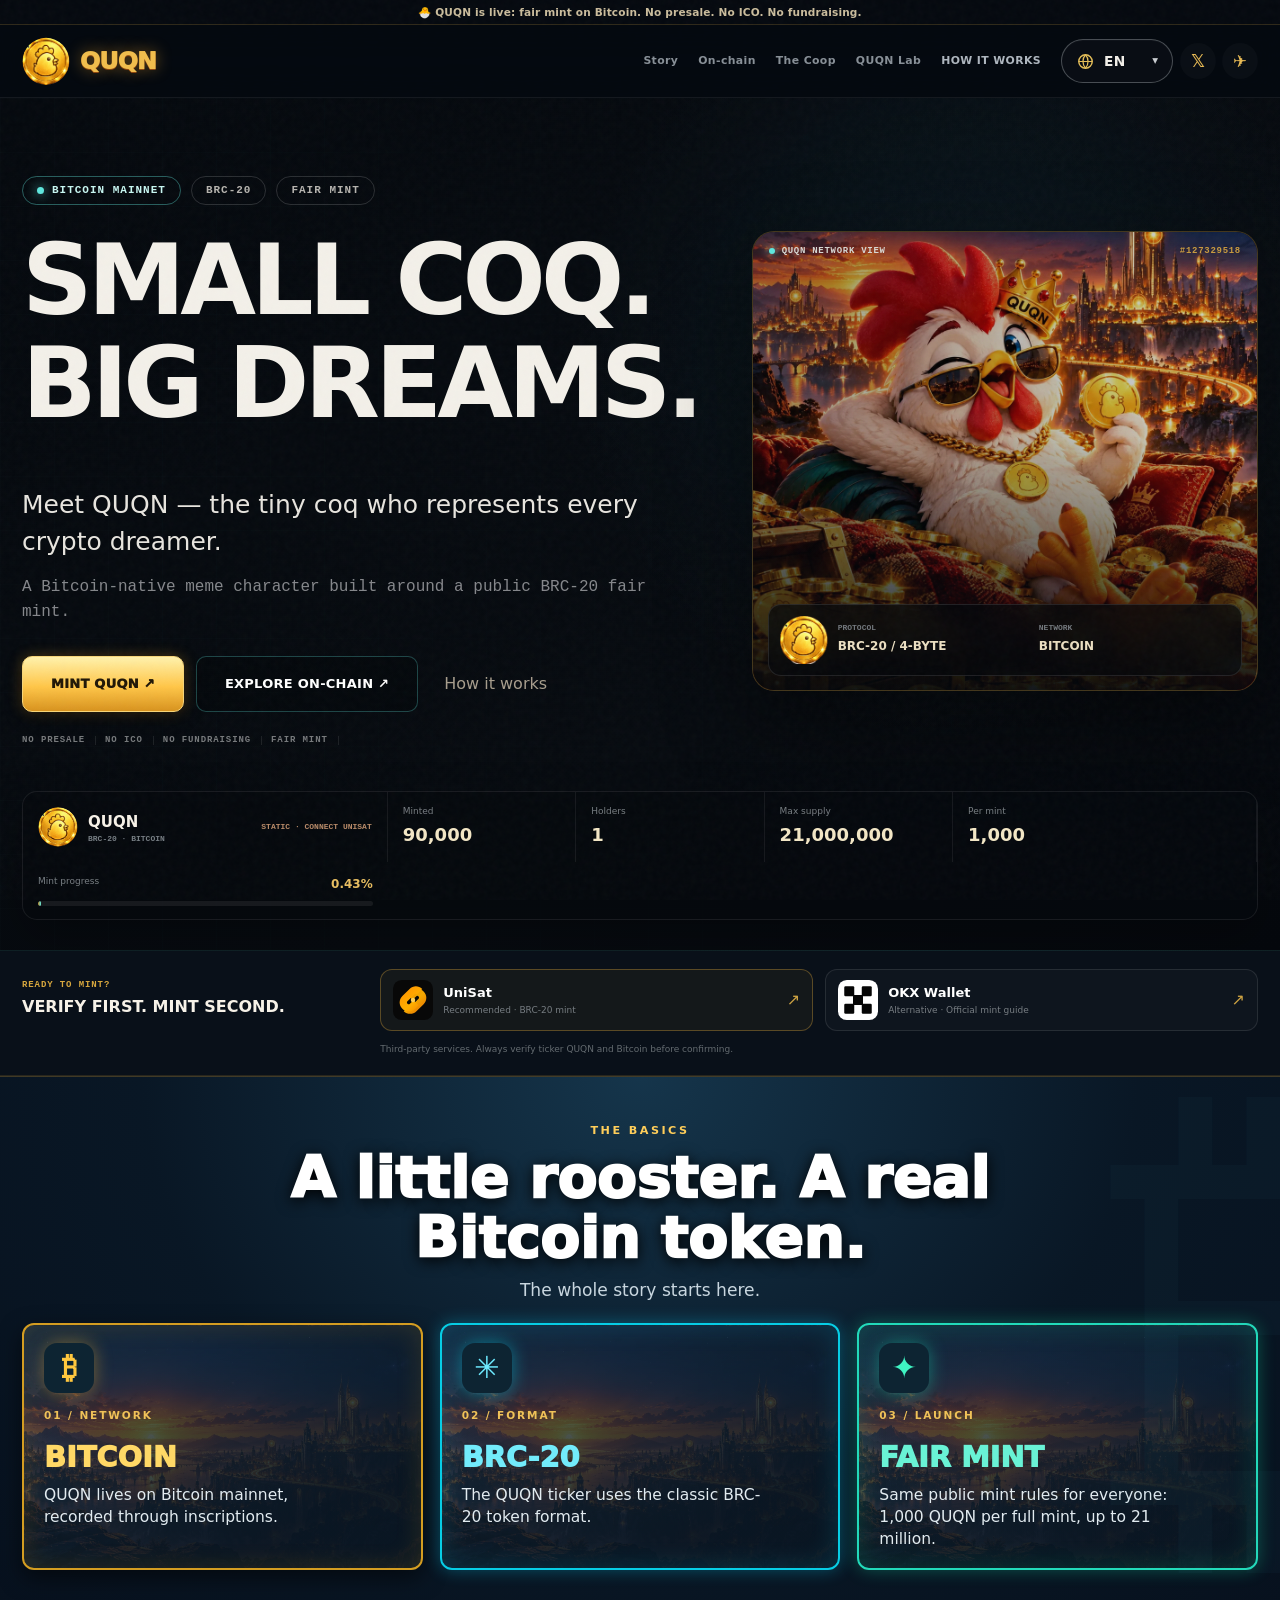
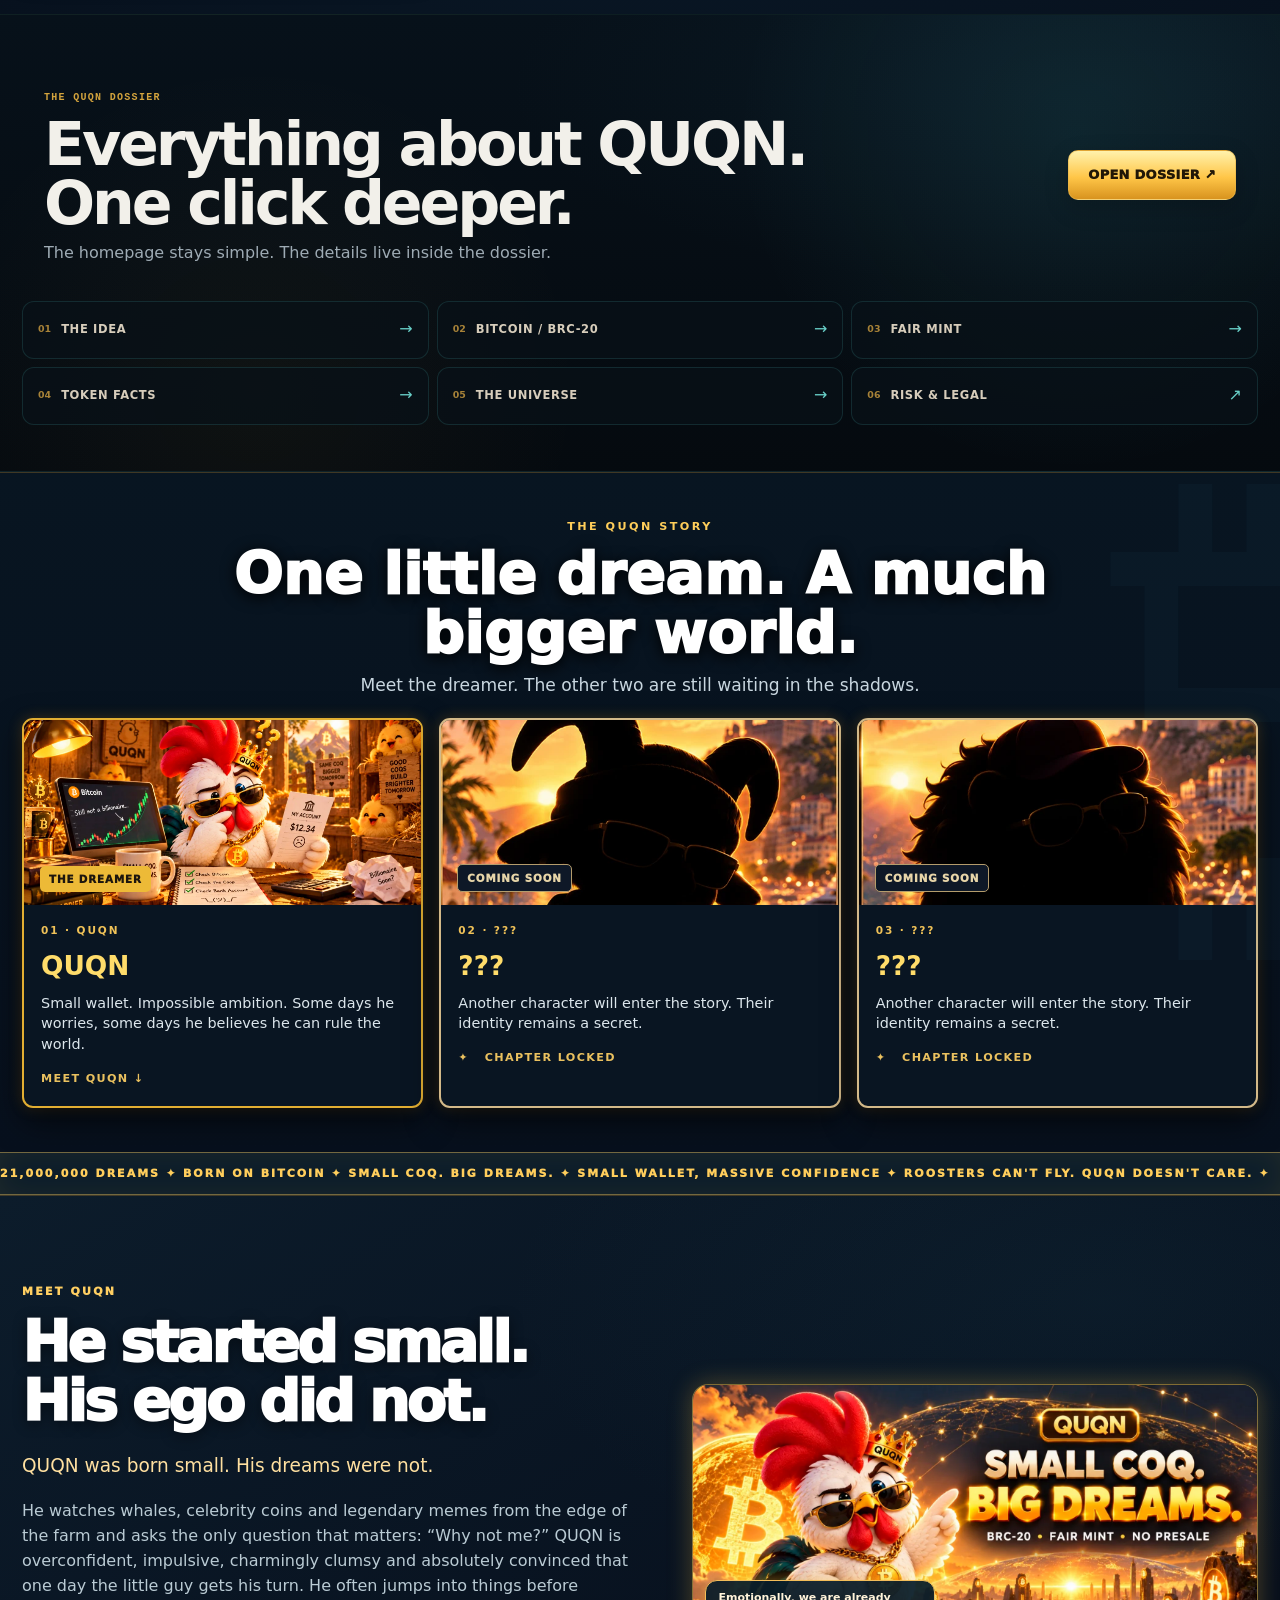
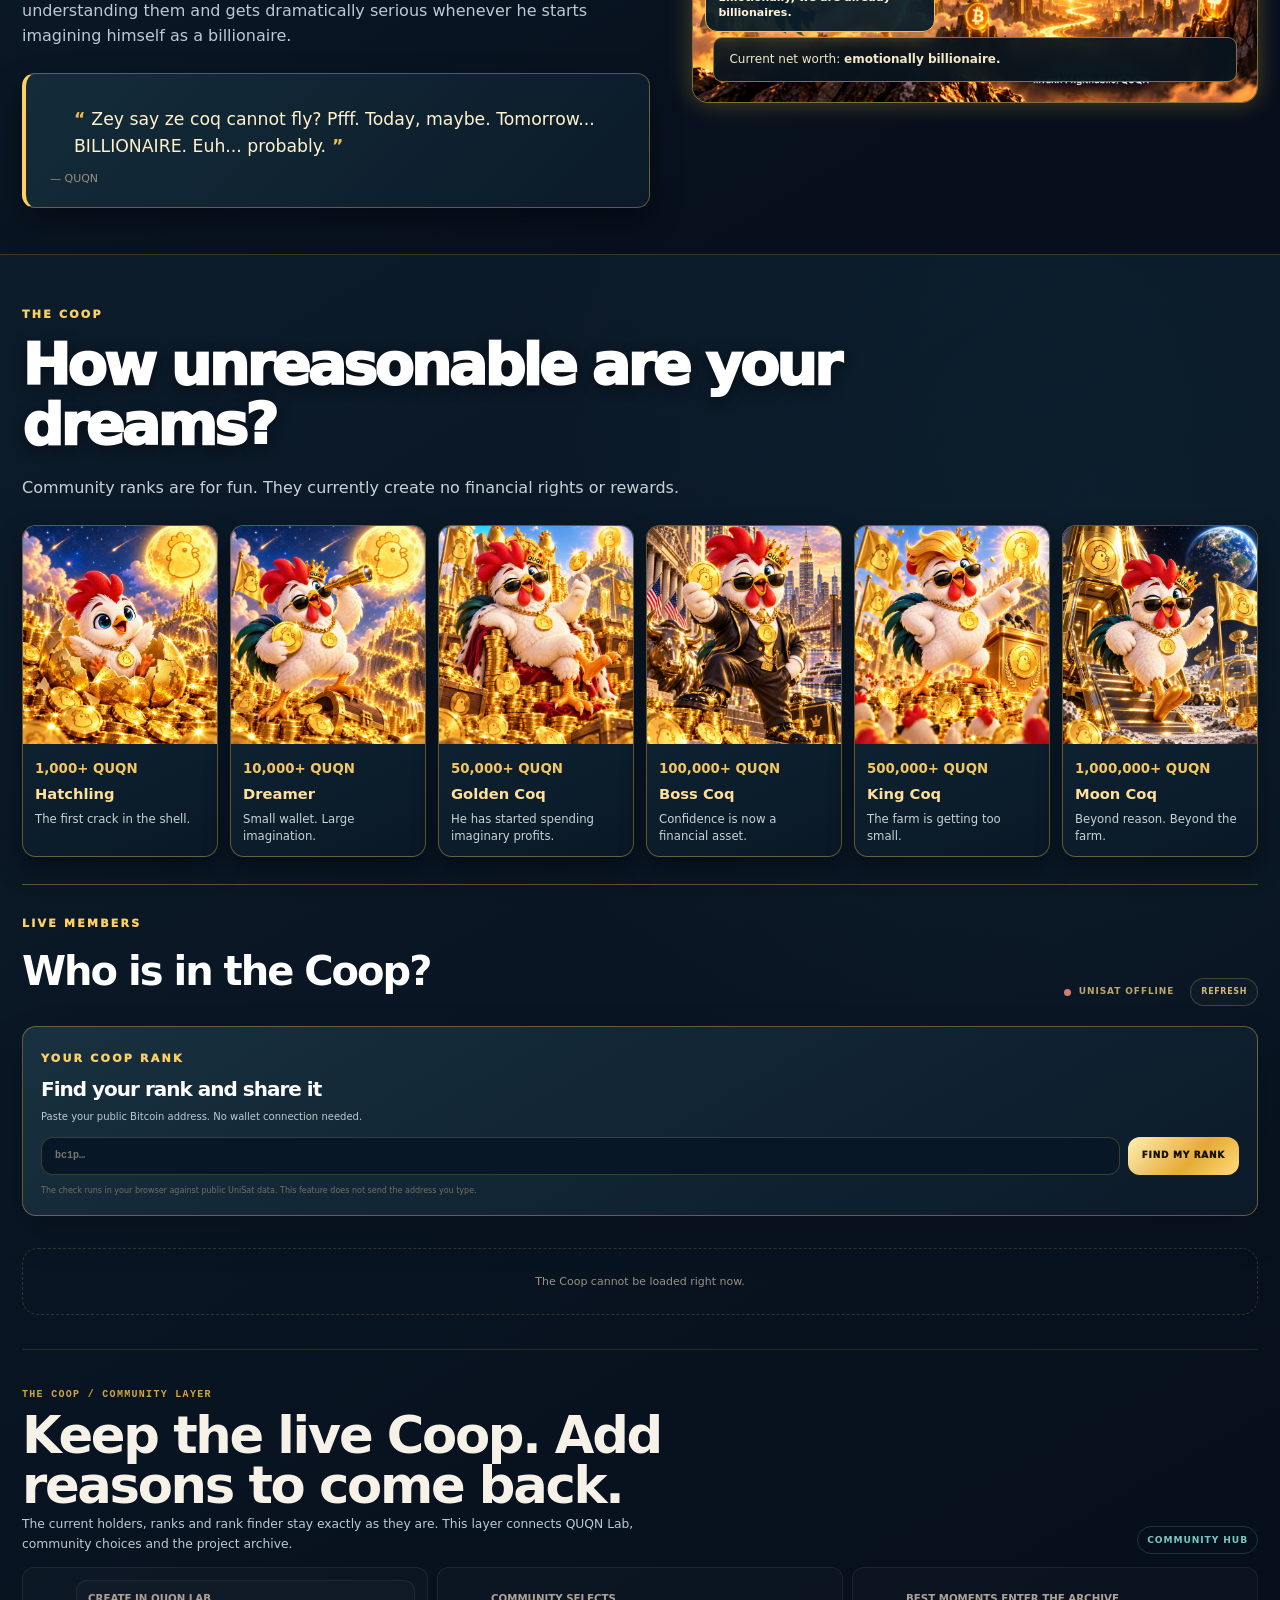
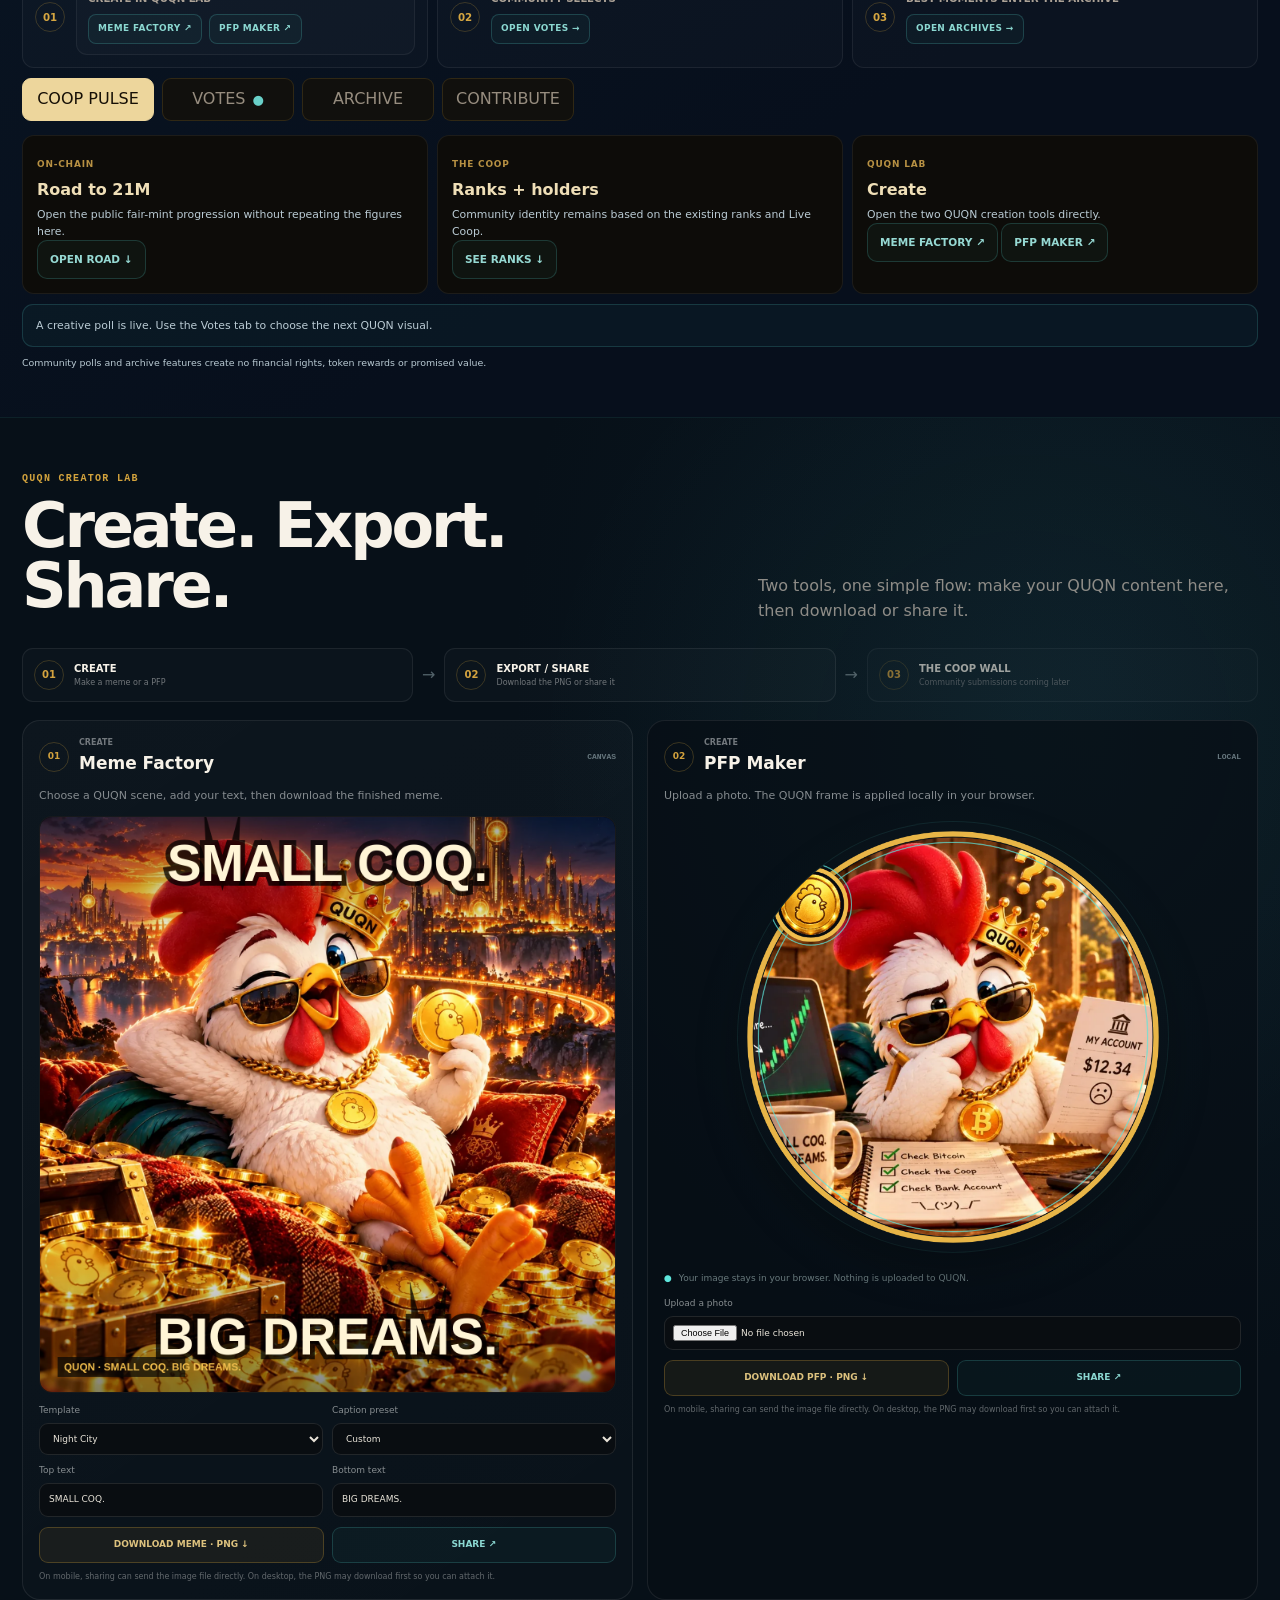
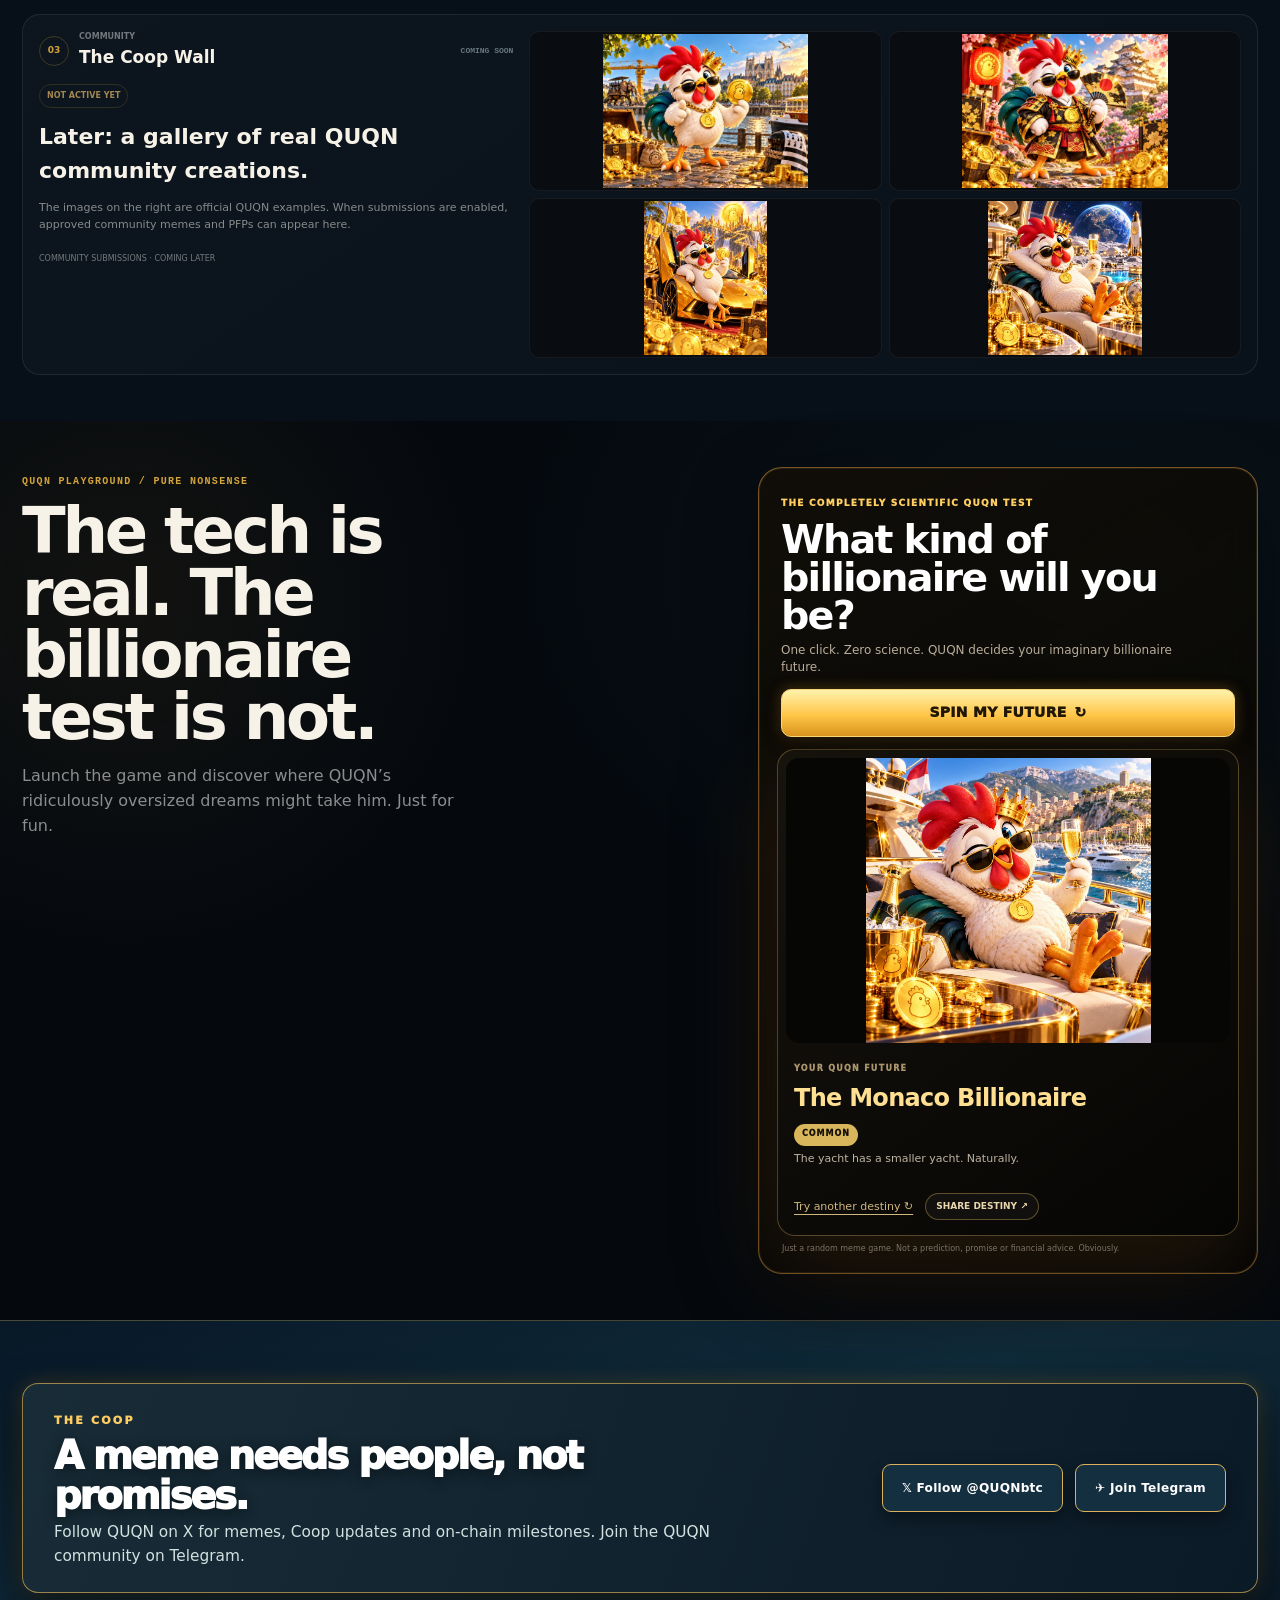
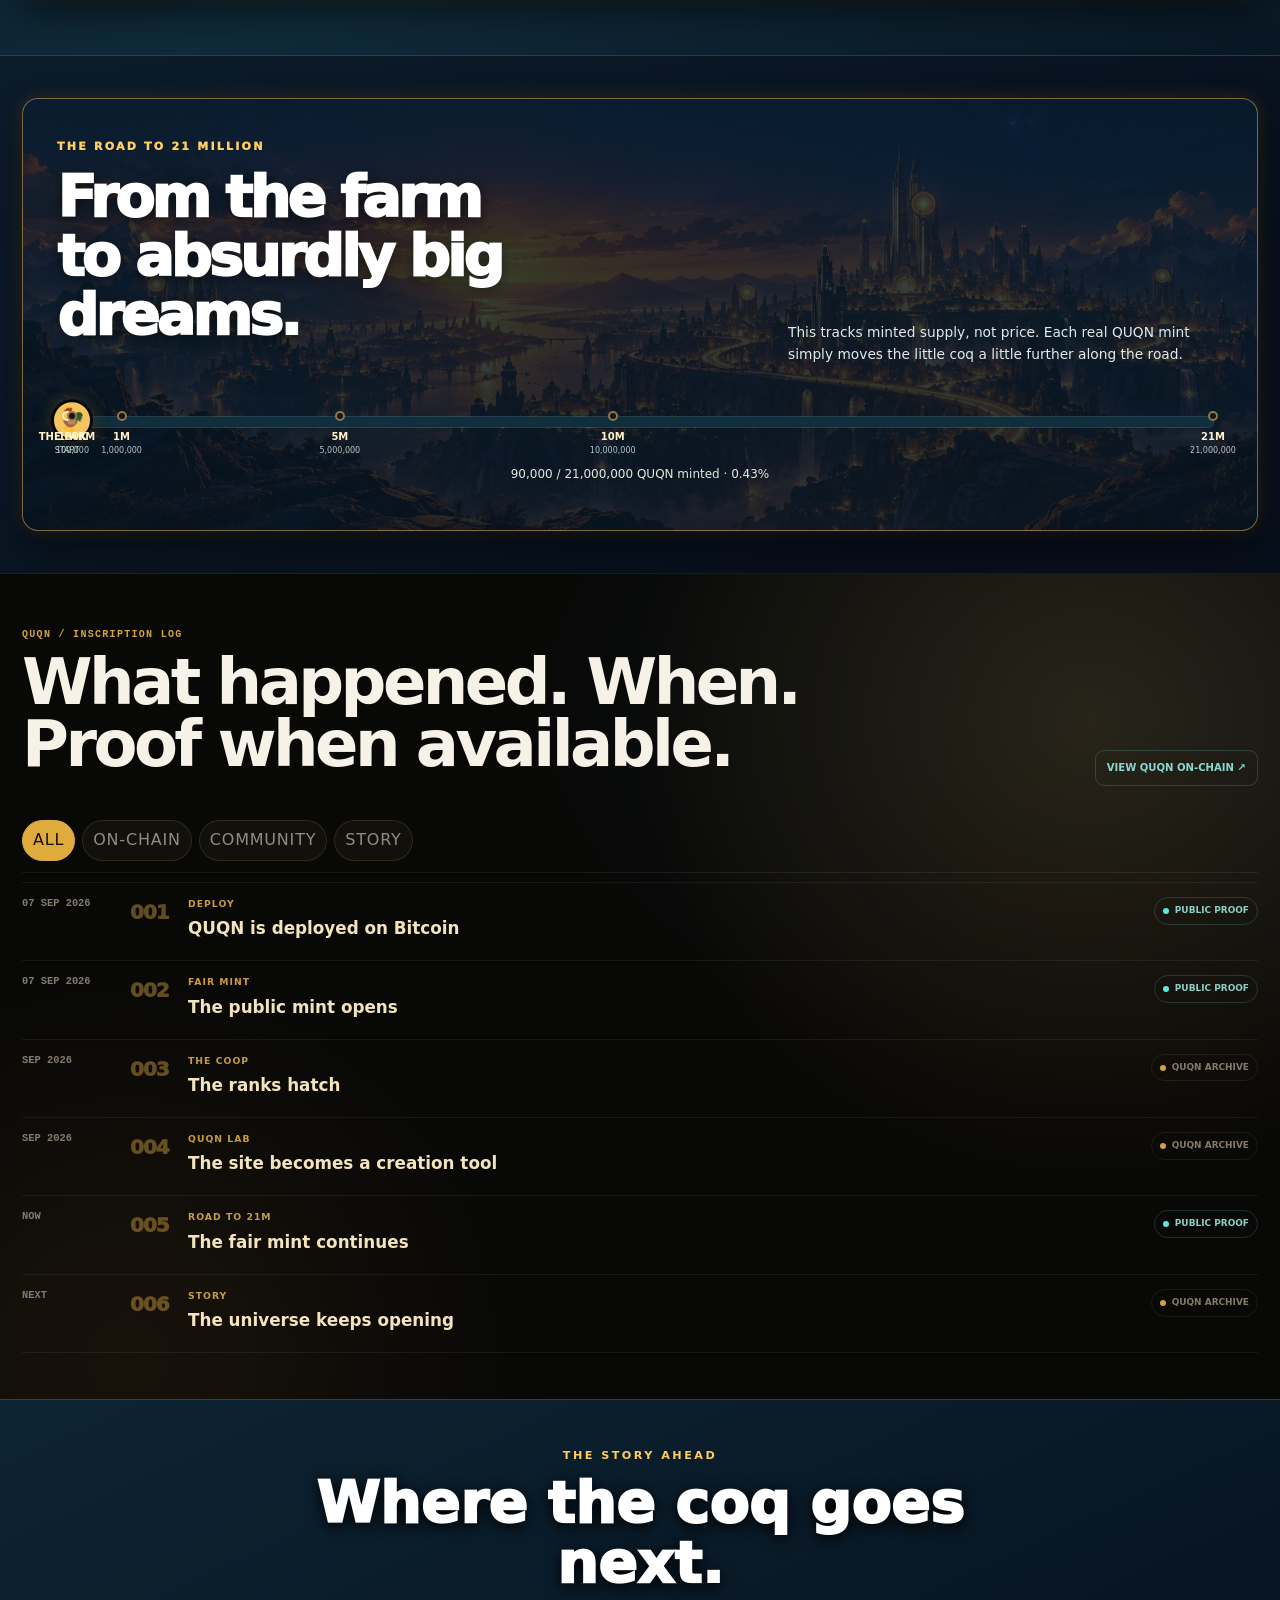
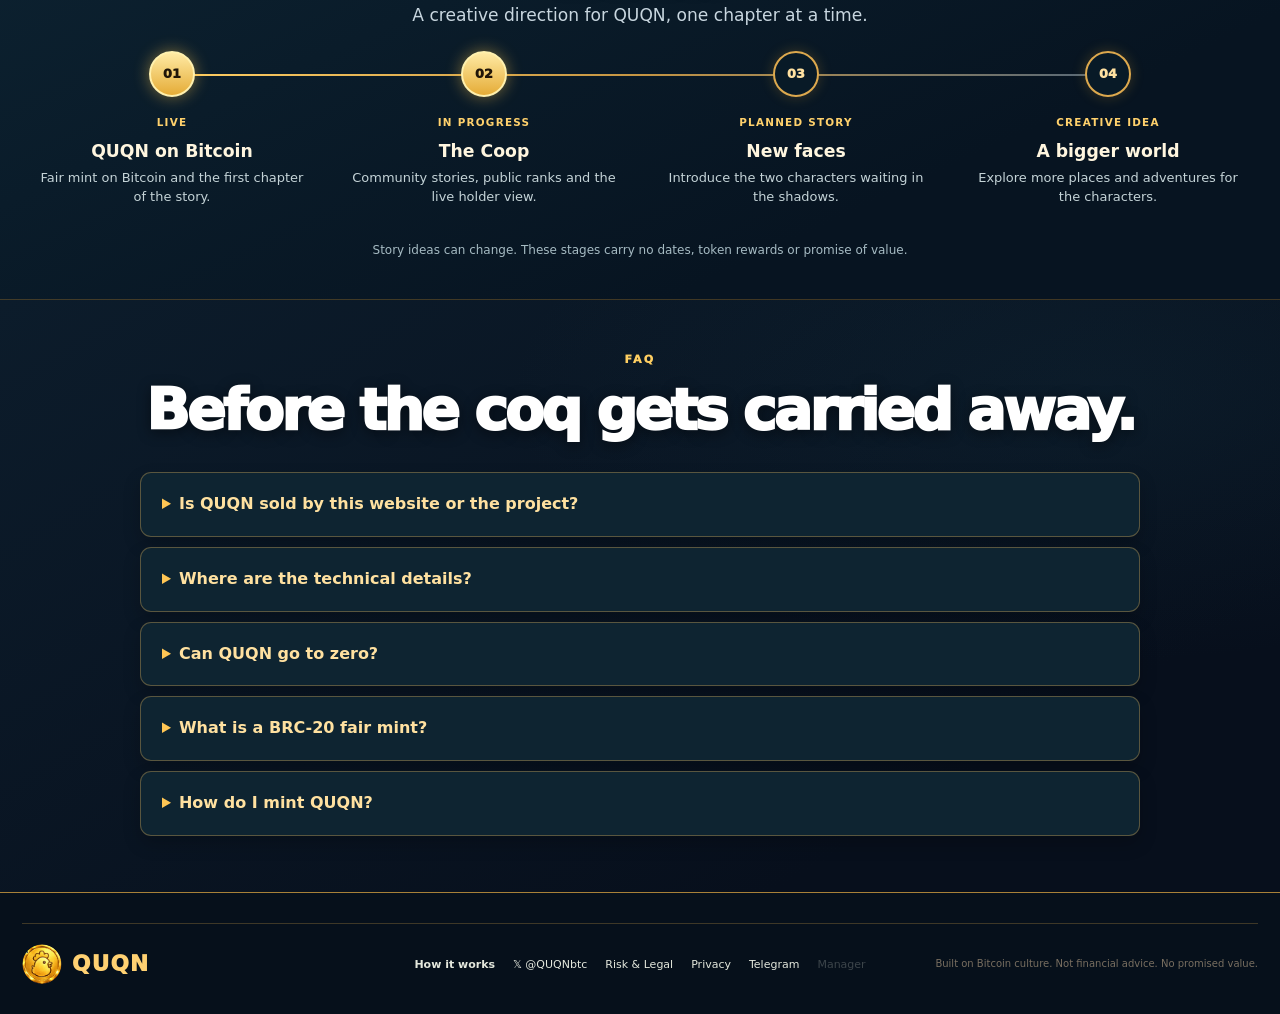
==== commit c16b1dac: "VOTE FIX" ====
--- a/index.html
+++ b/index.html
@@ -1900,8 +1900,7 @@
       <article><small>QUQN LAB</small><strong>${fr?'Créer':'Create'}</strong><p>${fr?'Ouvrir directement les deux outils de création QUQN.':'Open the two QUQN creation tools directly.'}</p><p><a class="qfr-soft-btn" href="index.html#memeFactoryCard" target="_blank" rel="noopener">MEME FACTORY ↗</a> <a class="qfr-soft-btn" href="index.html#pfpMakerCard" target="_blank" rel="noopener">PFP MAKER ↗</a></p></article>
     </div>
     <div class="qfr-vote-entry">
-      <p>${fr?'Un sondage créatif est actif. Ouvre l’onglet Votes pour choisir le prochain visuel QUQN.':'A creative poll is live. Open the Votes tab to choose the next QUQN visual.'}</p>
-      <button type="button" data-open-coop-tab="votes">${fr?'OUVRIR VOTES →':'OPEN VOTES →'}</button>
+      <p>${fr?'Un sondage créatif est actif. Utilise l’onglet Votes pour choisir le prochain visuel QUQN.':'A creative poll is live. Use the Votes tab to choose the next QUQN visual.'}</p>
     </div>`;
 
     /* Live creative poll backed by Cloudflare D1. */
